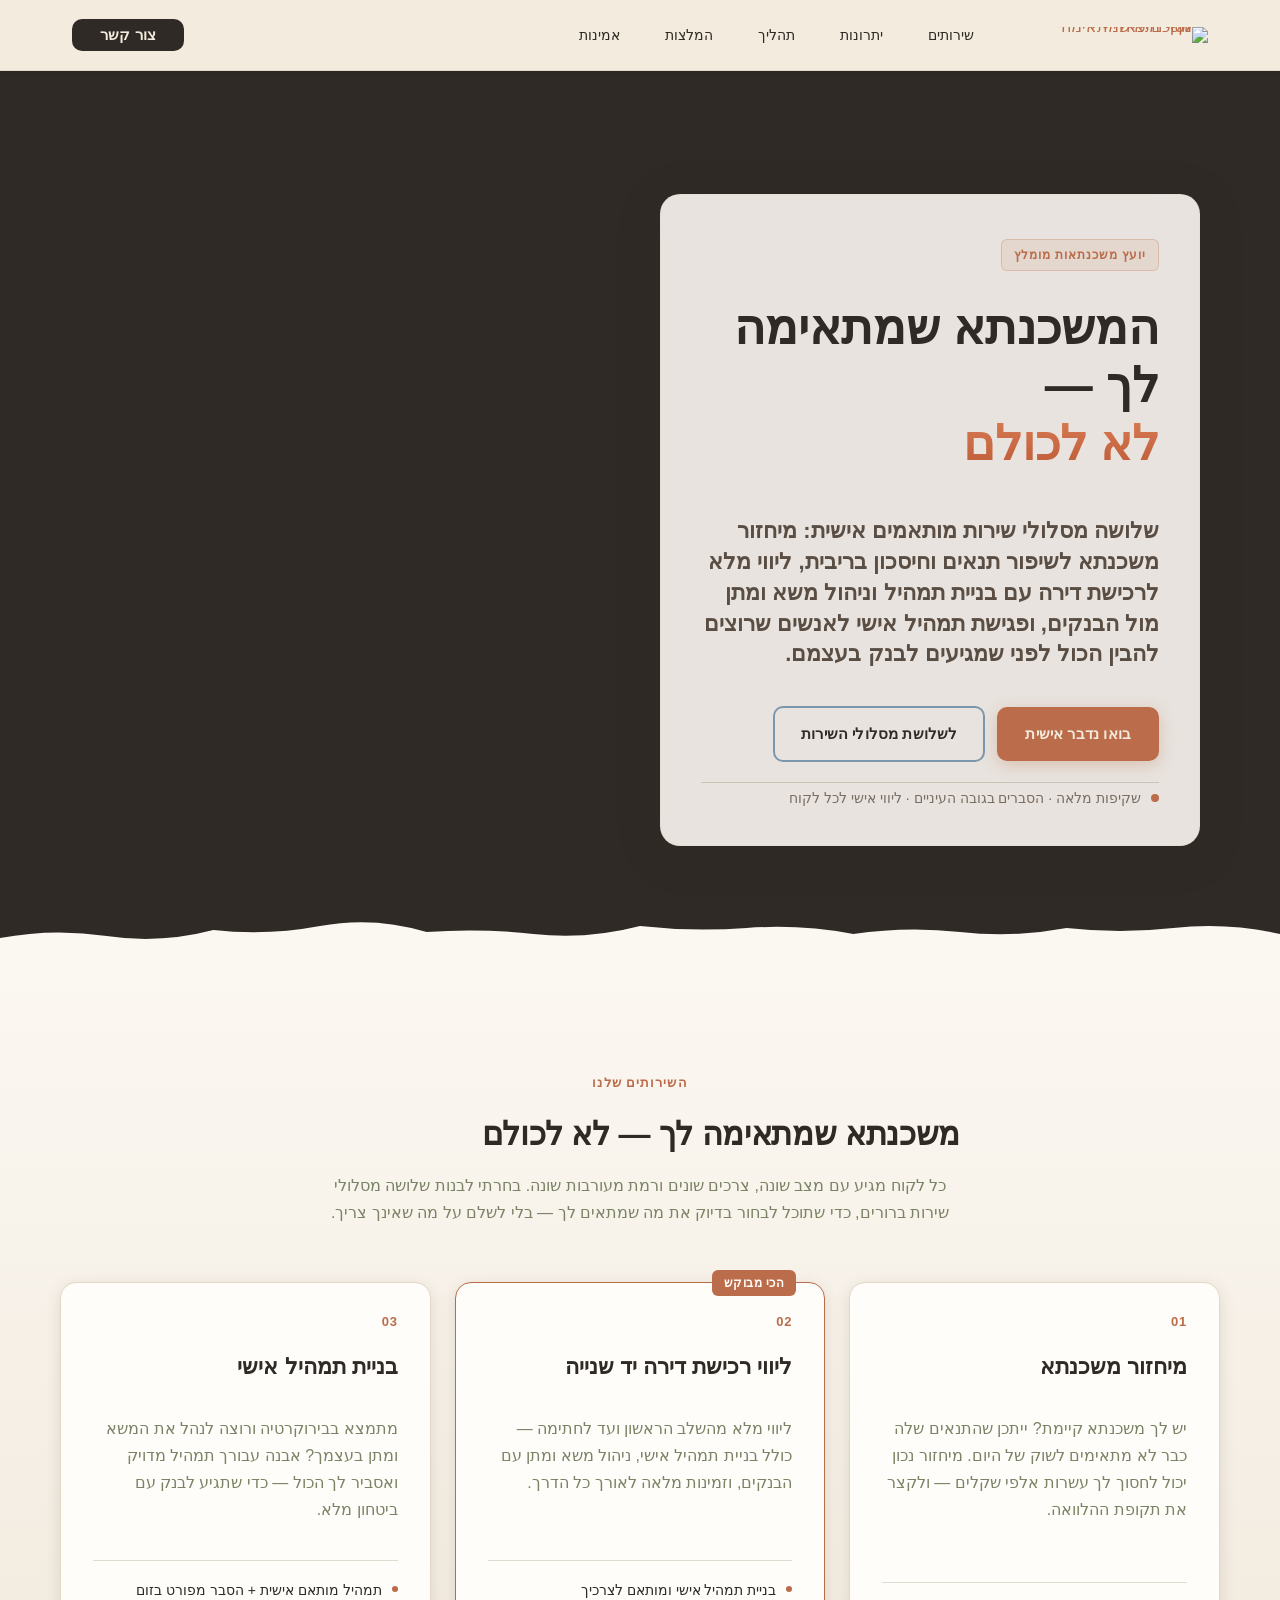
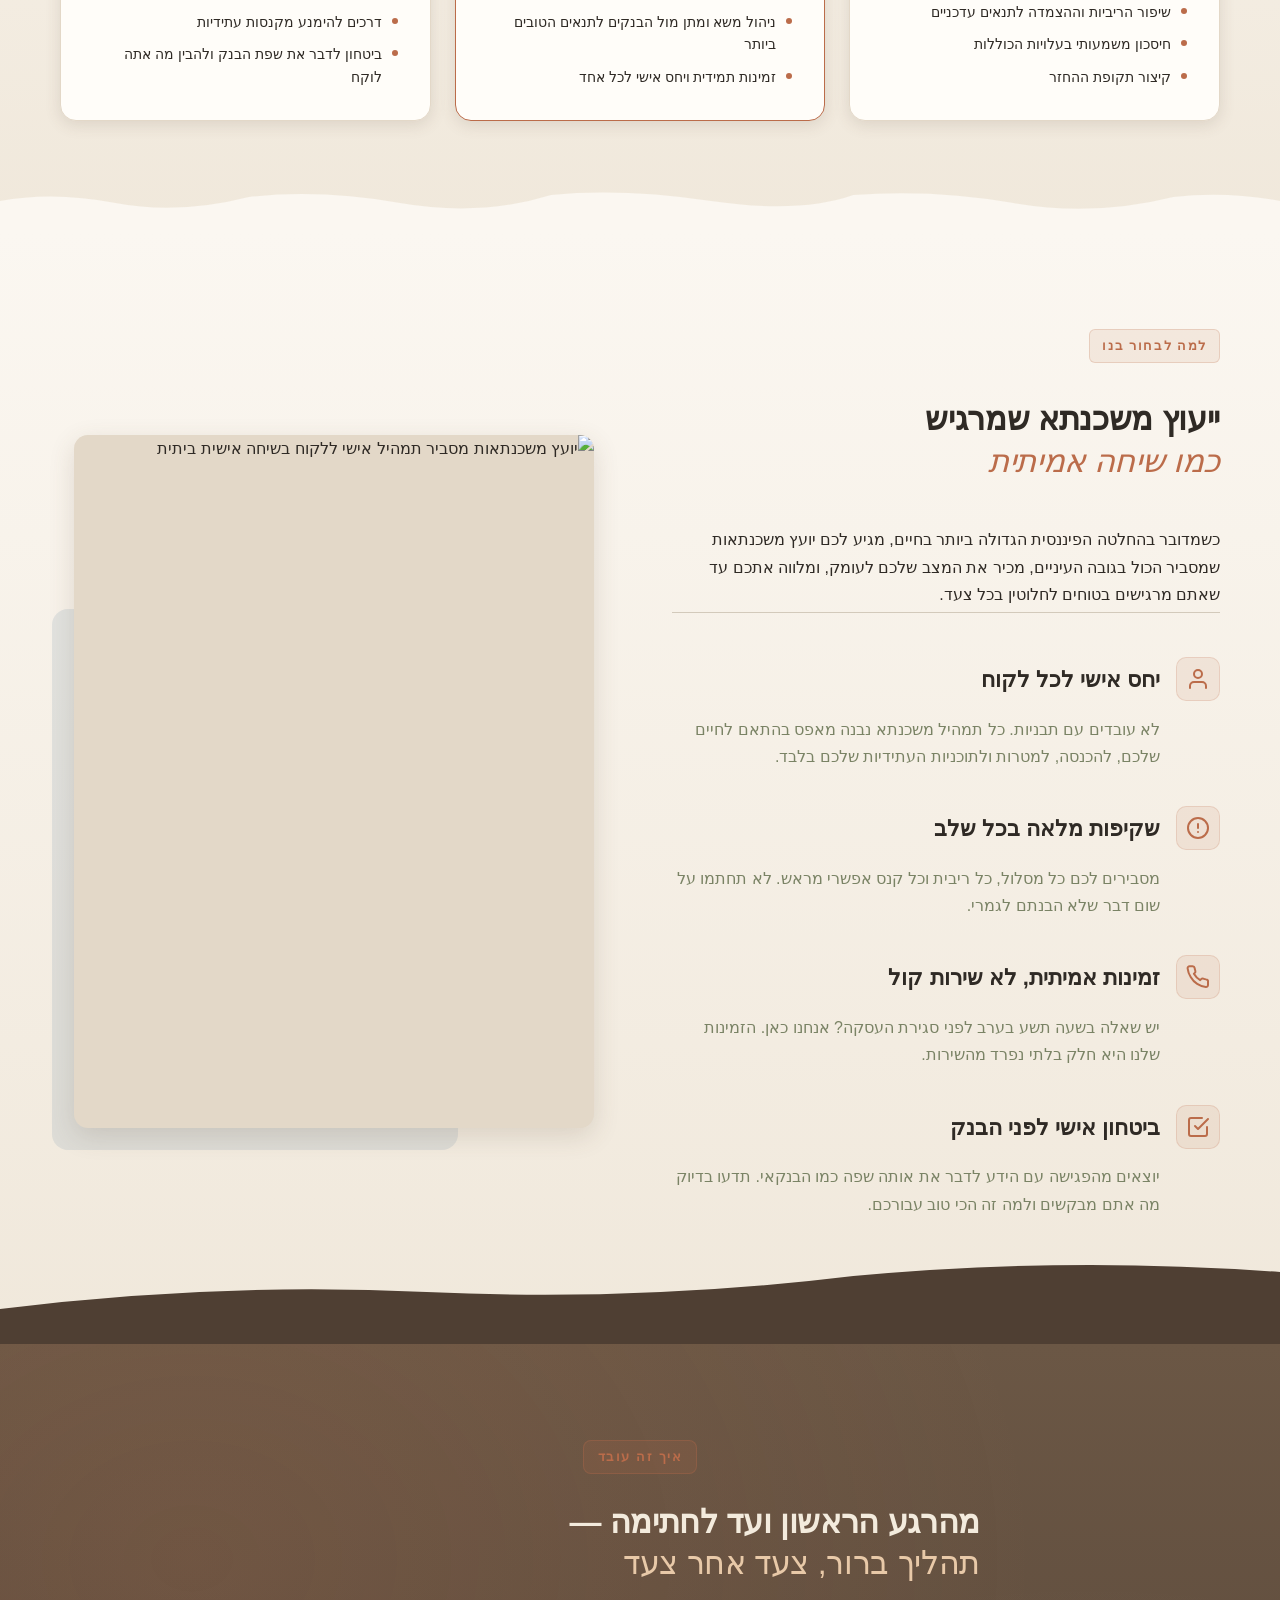
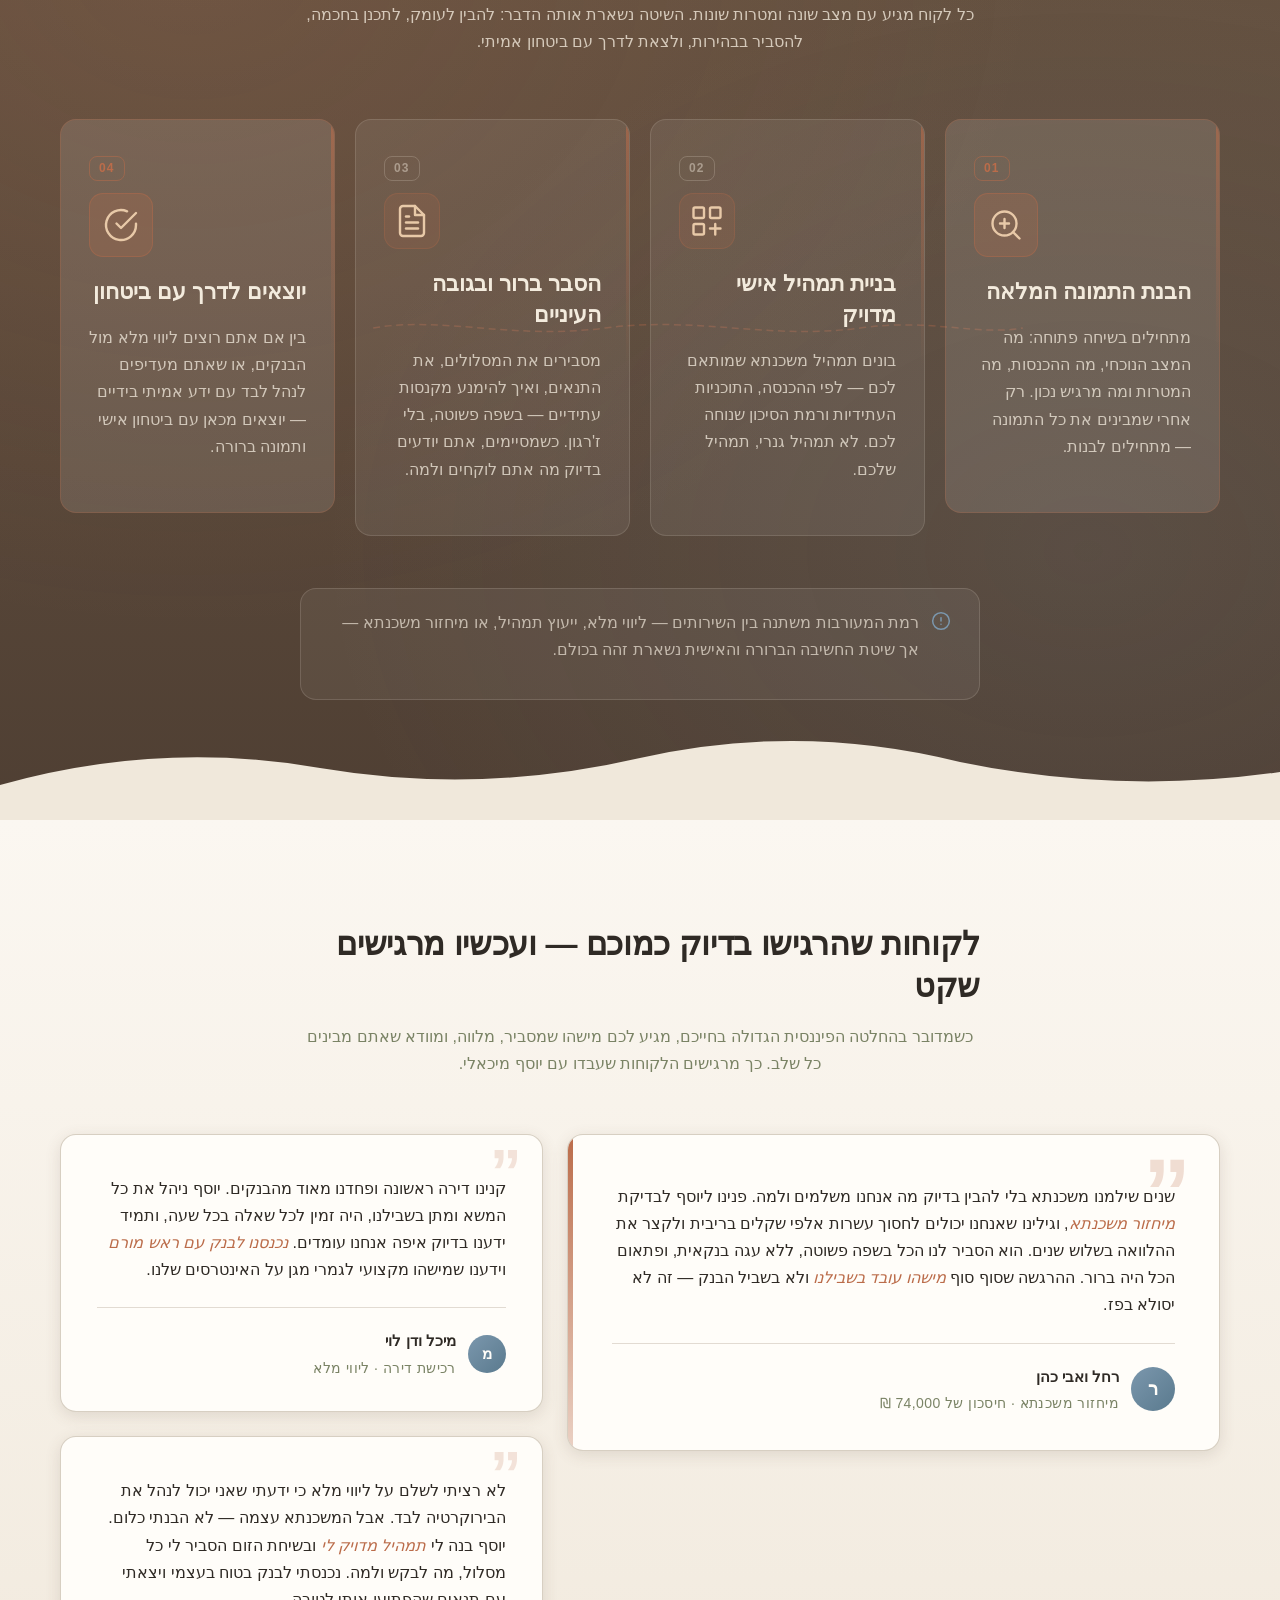
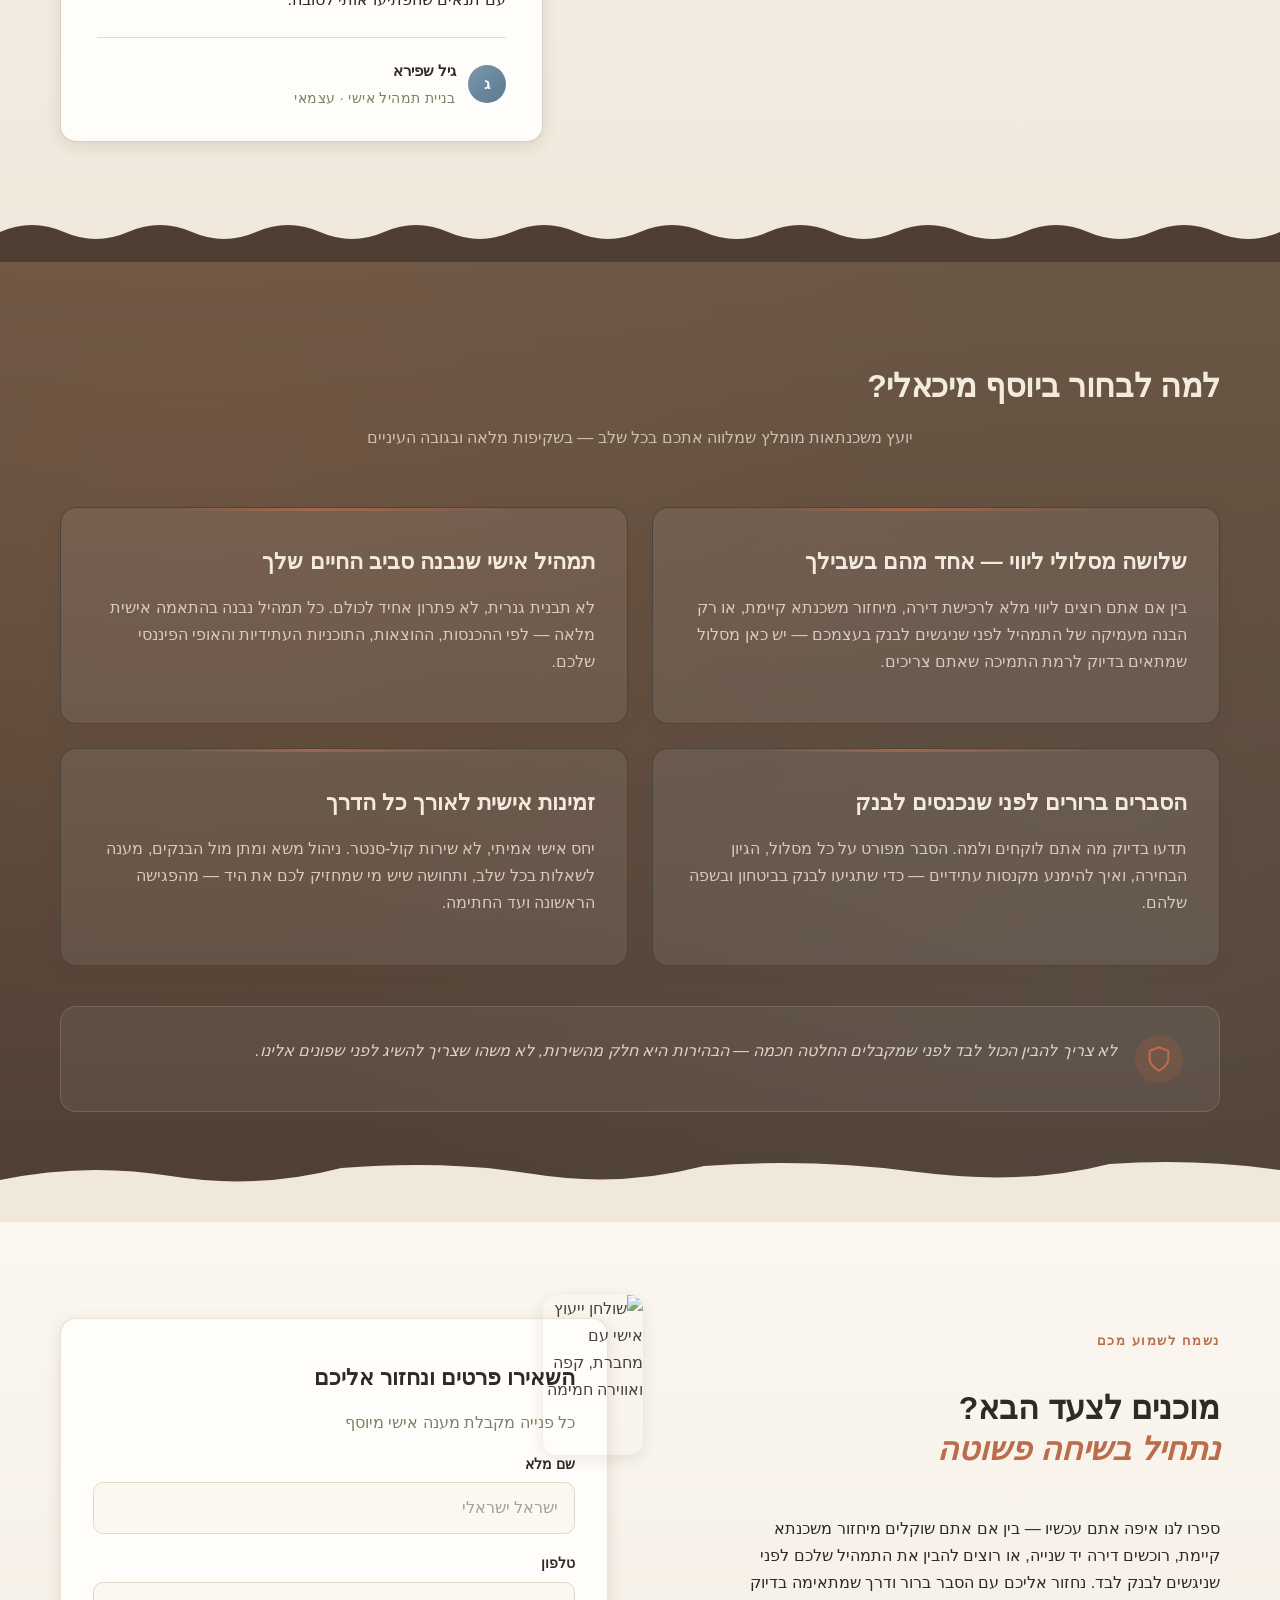
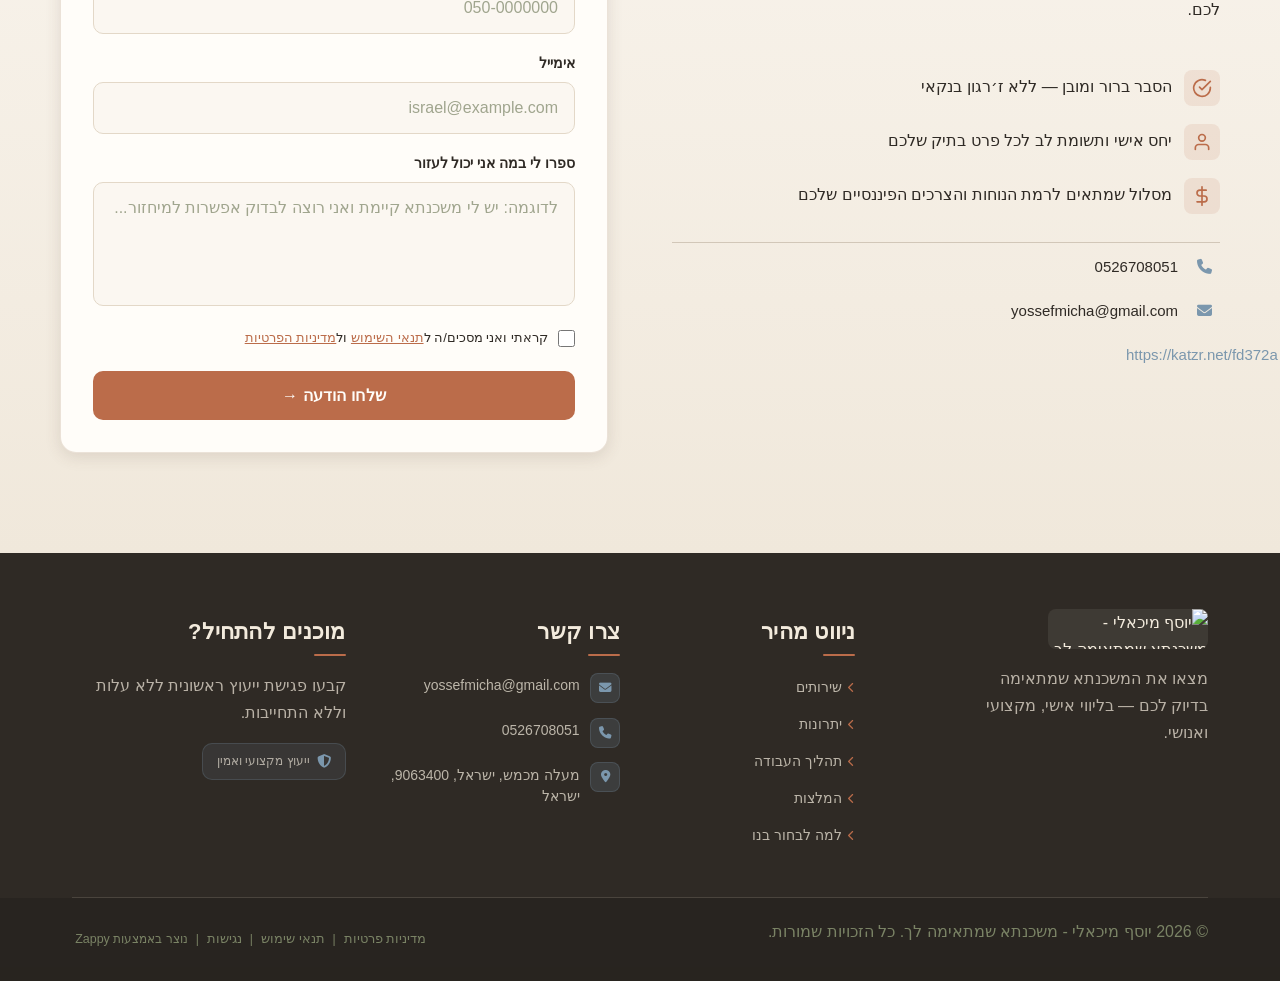
==== index.html @ ecaf6a0c "Incremental sync: 1 page(s) — update_text, update_alignment" ====
<!DOCTYPE html>
<html lang="he" dir="rtl">
<head>
    <meta charset="UTF-8">
    <meta name="viewport" content="width=device-width, initial-scale=1.0">
    <meta name="robots" content="index, follow">
    <title>יועץ משכנתאות מומלץ שחוסך לך כסף — יוסף מיכאלי - משכנתא שמתאימה לך</title>
    <meta name="description" content="רוצה משכנתא שעובדת בשבילך? יוסף מיכאלי מציע ייעוץ אישי, שקוף ומקצועי לרכישת דירה ומיחזור משכנתא. חסוך בריבית ותגיע לבנק בביטחון מלא.">
    <meta name="keywords" content="יועץ משכנתאות מומלץ, מיחזור משכנתא חיסכון בריבית, ייעוץ משכנתא לרכישת דירה יד שנייה, יועץ משכנתאות, תכנון תמהיל הלוואה">
    
    <!-- Favicons -->
    <link rel="icon" type="image/x-icon" href="/assets/favicon.ico">
    <link rel="icon" type="image/png" sizes="16x16" href="/assets/favicon-16x16.png">
    <link rel="icon" type="image/png" sizes="32x32" href="/assets/favicon-32x32.png">
    <link rel="icon" type="image/png" sizes="48x48" href="/assets/favicon-48x48.png">
    <link rel="icon" type="image/png" sizes="192x192" href="/assets/favicon-192x192.png">
    <link rel="icon" type="image/png" sizes="512x512" href="/assets/favicon-512x512.png">
    <link rel="apple-touch-icon" href="/assets/apple-touch-icon.png">
    <!-- Zappy Analytics -->
<script>
(function() {
  'use strict';
  
  // Configuration
  var config = {
    websiteId: '65981abc-c65f-439b-b1f8-ade1b8e1bbc7',
    apiUrl: 'https://api.zappy5.com/api/analytics/track',
    sessionDuration: 30 * 60 * 1000, // 30 minutes
    visitorDuration: 30 * 24 * 60 * 60 * 1000, // 30 days
    trackPageViews: true,
    trackClicks: true,
    trackFormSubmissions: true
  };
  
  // Generate or retrieve persistent visitor ID (30 days)
  function getVisitorId() {
    var visitorKey = 'zappy_visitor_' + config.websiteId;
    var visitor = null;
    
    try {
      visitor = localStorage.getItem(visitorKey);
      if (visitor) {
        var visitorData = JSON.parse(visitor);
        var now = Date.now();
        
        // Check if visitor ID is still valid (30 days)
        if (now - visitorData.created < config.visitorDuration) {
          // Update last seen timestamp
          visitorData.lastSeen = now;
          localStorage.setItem(visitorKey, JSON.stringify(visitorData));
          return visitorData.id;
        }
      }
    } catch (e) {
      console.warn('Zappy Analytics: LocalStorage not available');
    }
    
    // Generate new visitor ID
    var newVisitorId = 'zv_' + Date.now() + '_' + Math.random().toString(36).substr(2, 9);
    
    try {
      localStorage.setItem(visitorKey, JSON.stringify({
        id: newVisitorId,
        created: Date.now(),
        lastSeen: Date.now()
      }));
    } catch (e) {
      // Continue without local storage
    }
    
    return newVisitorId;
  }
  
  // Generate or retrieve session ID (30 minutes)
  function getSessionId() {
    var sessionKey = 'zappy_session_' + config.websiteId;
    var session = null;
    
    try {
      session = sessionStorage.getItem(sessionKey);
      if (session) {
        var sessionData = JSON.parse(session);
        var now = Date.now();
        
        // Check if session is still valid
        if (now - sessionData.timestamp < config.sessionDuration) {
          // Update timestamp
          sessionData.timestamp = now;
          sessionStorage.setItem(sessionKey, JSON.stringify(sessionData));
          return sessionData.id;
        }
      }
    } catch (e) {
      console.warn('Zappy Analytics: SessionStorage not available');
    }
    
    // Generate new session ID
    var newSessionId = 'zs_' + Date.now() + '_' + Math.random().toString(36).substr(2, 9);
    
    try {
      sessionStorage.setItem(sessionKey, JSON.stringify({
        id: newSessionId,
        timestamp: Date.now()
      }));
    } catch (e) {
      // Continue without session storage
    }
    
    return newSessionId;
  }
  
  var visitorId = getVisitorId();
  var sessionId = getSessionId();
  
  // Track an event
  function trackEvent(eventType, data) {
    data = data || {};
    
    var eventData = {
      website_id: config.websiteId,
      event_type: eventType,
      page_path: window.location.pathname,
      referrer: document.referrer || 'direct',
      visitor_id: visitorId,
      session_id: sessionId,
      metadata: data
    };
    
    // Use sendBeacon if available (better for page unload events)
    if (navigator.sendBeacon) {
      var blob = new Blob([JSON.stringify(eventData)], { type: 'application/json' });
      navigator.sendBeacon(config.apiUrl, blob);
    } else {
      // Fallback to fetch
      fetch(config.apiUrl, {
        method: 'POST',
        headers: {
          'Content-Type': 'application/json'
        },
        body: JSON.stringify(eventData),
        keepalive: true
      }).catch(function(error) {
        console.warn('Zappy Analytics: Failed to track event', error);
      });
    }
  }
  
  // Track page view
  if (config.trackPageViews) {
    trackEvent('pageview', {
      title: document.title,
      url: window.location.href
    });
  }
  
  // Track clicks on important elements
  if (config.trackClicks) {
    document.addEventListener('click', function(e) {
      var target = e.target;
      
      // Track button clicks (counted as actions)
      if (target.tagName === 'BUTTON' || target.closest('button')) {
        var button = target.tagName === 'BUTTON' ? target : target.closest('button');
        trackEvent('click', {
          element: 'button',
          text: button.textContent.trim().substring(0, 100),
          id: button.id || null,
          class: button.className || null
        });
      }
      
      // Track link clicks (navigation - not counted as actions)
      else if (target.tagName === 'A' || target.closest('a')) {
        var link = target.tagName === 'A' ? target : target.closest('a');
        trackEvent('navigation', {
          element: 'link',
          text: link.textContent.trim().substring(0, 100),
          href: link.href,
          external: link.hostname !== window.location.hostname
        });
      }
    }, true);
  }
  
  // Track form submissions
  if (config.trackFormSubmissions) {
    document.addEventListener('submit', function(e) {
      var form = e.target;
      
      trackEvent('form_submit', {
        form_id: form.id || null,
        form_name: form.name || null,
        form_action: form.action || null,
        form_method: form.method || 'GET'
      });
    }, true);
  }
  
  // Track time on page (send on page unload)
  var pageLoadTime = Date.now();
  
  window.addEventListener('beforeunload', function() {
    var timeOnPage = Math.floor((Date.now() - pageLoadTime) / 1000); // in seconds
    
    trackEvent('page_unload', {
      time_on_page: timeOnPage,
      page_path: window.location.pathname
    });
  });
  
  // Expose tracking function globally for custom events
  window.zappyAnalytics = {
    track: trackEvent,
    getVisitorId: function() { return visitorId; },
    getSessionId: function() { return sessionId; }
  };
  
})();
</script>
<!-- End Zappy Analytics -->
    <meta property="og:title" content="יועץ משכנתאות מומלץ שחוסך לך כסף — יוסף מיכאלי - משכנתא שמתאימה לך">
    <meta property="og:description" content="רוצה משכנתא שעובדת בשבילך? יוסף מיכאלי מציע ייעוץ אישי, שקוף ומקצועי לרכישת דירה ומיחזור משכנתא. חסוך בריבית ותגיע לבנק בביטחון מלא.">
    <meta name="twitter:card" content="summary_large_image">
    <meta name="twitter:title" content="יועץ משכנתאות מומלץ שחוסך לך כסף — יוסף מיכאלי - משכנתא שמתאימה לך">
    <meta name="twitter:description" content="רוצה משכנתא שעובדת בשבילך? יוסף מיכאלי מציע ייעוץ אישי, שקוף ומקצועי לרכישת דירה ומיחזור משכנתא. חסוך בריבית ותגיע לבנק בביטחון מלא.">
    <meta property="og:type" content="website">
  <meta property="og:locale" content="he_IL">
  
  
  
  
  
  <link rel="stylesheet" href="https://cdnjs.cloudflare.com/ajax/libs/font-awesome/6.4.0/css/all.min.css">

    <!-- Favicons -->
    <link rel="icon" type="image/x-icon" href="/assets/favicon.ico">
    <link rel="icon" type="image/png" sizes="16x16" href="/assets/favicon-16x16.png">
    <link rel="icon" type="image/png" sizes="32x32" href="/assets/favicon-32x32.png">
    <link rel="icon" type="image/png" sizes="48x48" href="/assets/favicon-48x48.png">
    <link rel="icon" type="image/png" sizes="192x192" href="/assets/favicon-192x192.png">
    <link rel="icon" type="image/png" sizes="512x512" href="/assets/favicon-512x512.png">
    <link rel="apple-touch-icon" href="/assets/apple-touch-icon.png">
    <!-- Cookie Consent -->
    <link rel="stylesheet" href="https://cdn.jsdelivr.net/npm/vanilla-cookieconsent@3/dist/cookieconsent.css">
    <script src="https://cdn.jsdelivr.net/npm/vanilla-cookieconsent@3/dist/cookieconsent.umd.js"></script>
    <!-- Mickidum Accessibility Toolbar -->
    <script src="https://cdn.jsdelivr.net/gh/mickidum/acc_toolbar/acctoolbar/acctoolbar.min.js"></script>
    <link rel="stylesheet" href="/styles.css">

    <style id="zappy-dropdown-submenu-styles">
      /* ========== DESKTOP DROPDOWN SUBMENU STYLES ========== */
      /* Base styles for dropdown submenus - parent must be positioned */
      .nav-menu li:has(.sub-menu), nav li:has(.sub-menu), .navbar li:has(.sub-menu), #navMenu li:has(.sub-menu) { position: relative; }
      /* Submenu base - hidden by default */
      .nav-menu .sub-menu, nav .sub-menu, .navbar .sub-menu, #navMenu .sub-menu { display: block !important; position: absolute !important; top: 100%; left: 0; min-width: 220px; background: white; border-radius: 8px; box-shadow: 0 8px 25px rgba(0,0,0,0.15); padding: 8px 0; opacity: 0; visibility: hidden; transform: translateY(10px); transition: all 0.3s ease; z-index: 1000; list-style: none; pointer-events: none; }
      /* CRITICAL: Desktop hover styles to show dropdown */
      .nav-menu li:hover > .sub-menu, nav li:hover > .sub-menu, .navbar li:hover > .sub-menu, #navMenu li:hover > .sub-menu { opacity: 1 !important; visibility: visible !important; transform: translateY(0) !important; pointer-events: auto !important; }
      /* Submenu item styling */
      .sub-menu li { list-style: none; margin: 0; padding: 0; }
      .sub-menu a { display: block !important; padding: 10px 16px !important; color: var(--text-dark, #333) !important; font-weight: 500; text-decoration: none; white-space: nowrap; transition: background-color 0.2s; }
      .sub-menu .zappy-nav-child > a { padding-left: 28px !important; font-size: 0.9em !important; opacity: 0.85 !important; }
      [dir="rtl"] .sub-menu .zappy-nav-child > a, html[lang="he"] .sub-menu .zappy-nav-child > a, html[lang="ar"] .sub-menu .zappy-nav-child > a { padding-left: 10px !important; padding-right: 28px !important; }
      .sub-menu .zappy-nav-parent > a { font-weight: 600 !important; }
      .sub-menu a:hover { background-color: #f5f5f5; }
      /* RTL (Hebrew/Arabic) dropdown positioning */
      [dir="rtl"] .nav-menu .sub-menu, [dir="rtl"] nav .sub-menu, [dir="rtl"] .navbar .sub-menu, html[lang="he"] .nav-menu .sub-menu, html[lang="he"] nav .sub-menu, html[lang="he"] .navbar .sub-menu, html[lang="ar"] .nav-menu .sub-menu, html[lang="ar"] nav .sub-menu, html[lang="ar"] .navbar .sub-menu { left: auto !important; right: 0 !important; }
      /* Hide empty dropdown menus (exclude catalog sub-menus that use <a> children instead of <li>) */
      .sub-menu:empty, .sub-menu:not(:has(li:not(.zappy-hidden-menu-item))):not(:has(> a)), .sub-menu:not(:has(li)):not(:has(> a)) { display: none !important; opacity: 0 !important; visibility: hidden !important; pointer-events: none !important; }
      /* Desktop: show submenu on Menu Group hover */
      li:has(.menu-group-title):hover > .sub-menu { opacity: 1 !important; visibility: visible !important; transform: translateY(0) !important; pointer-events: auto !important; }
      /* Menu Group title styling */
      .nav-menu > li > .menu-group-title, #navMenu > li > .menu-group-title { display: inline-block; padding: 0.5rem 1rem; cursor: default; user-select: none; }
      
      /* ========== MOBILE SUBMENU STYLES ========== */
      @media (max-width: 768px) {
        .nav-menu .sub-menu, nav .sub-menu, .navbar .sub-menu, #navMenu .sub-menu { position: static !important; transform: none !important; box-shadow: none !important; background: transparent !important; max-height: 0; overflow: hidden; opacity: 0; visibility: hidden; transition: max-height 0.3s ease, opacity 0.3s ease; padding: 0 !important; border-radius: 0 !important; }
        .navbar .sub-menu.mobile-expanded, .nav-menu .sub-menu.mobile-expanded, #navMenu .sub-menu.mobile-expanded { max-height: none !important; overflow-y: visible !important; opacity: 1 !important; visibility: visible !important; padding: 8px 0 8px 16px !important; }
        [dir="rtl"] .sub-menu.mobile-expanded, html[lang="he"] .sub-menu.mobile-expanded { padding: 8px 16px 8px 0 !important; }
        /* Disable hover behavior on mobile */
        .nav-menu li:hover > .sub-menu, nav li:hover > .sub-menu, .navbar li:hover > .sub-menu, #navMenu li:hover > .sub-menu { opacity: 0; visibility: hidden; pointer-events: none; }
        .nav-menu li > .sub-menu.mobile-expanded, nav li > .sub-menu.mobile-expanded, .navbar li > .sub-menu.mobile-expanded, #navMenu li > .sub-menu.mobile-expanded { opacity: 1 !important; visibility: visible !important; pointer-events: auto !important; }
        .nav-menu li:has(.sub-menu), nav li:has(.sub-menu), .navbar li:has(.sub-menu), #navMenu li:has(.sub-menu) { display: flex !important; flex-wrap: wrap !important; align-items: center !important; position: relative !important; min-height: 44px !important; }
        .nav-menu li:has(.sub-menu) > a, nav li:has(.sub-menu) > a, .navbar li:has(.sub-menu) > a, #navMenu li:has(.sub-menu) > a { flex: 1 !important; min-width: 0 !important; }
        .nav-menu li:has(.sub-menu) > .menu-group-title, nav li:has(.sub-menu) > .menu-group-title, .navbar li:has(.sub-menu) > .menu-group-title, #navMenu li:has(.sub-menu) > .menu-group-title { flex: 1 !important; min-width: 0 !important; padding: 0 !important; line-height: inherit !important; }
        .nav-menu li:has(.sub-menu) > .sub-menu, nav li:has(.sub-menu) > .sub-menu, .navbar li:has(.sub-menu) > .sub-menu, #navMenu li:has(.sub-menu) > .sub-menu { flex-basis: 100% !important; width: 100% !important; }
        .nav-menu li:has(.sub-menu) > a [class*="chevron"], .nav-menu li:has(.sub-menu) > a [class*="arrow"], .nav-menu li:has(.sub-menu) > a .fa-chevron-down, .nav-menu li:has(.sub-menu) > a .fa-angle-down, nav li:has(.sub-menu) > a [class*="chevron"], nav li:has(.sub-menu) > a [class*="arrow"], #navMenu li:has(.sub-menu) > a [class*="chevron"], #navMenu li:has(.sub-menu) > a [class*="arrow"] { display: none !important; visibility: hidden !important; }
        .mobile-submenu-toggle { display: flex !important; align-items: center !important; justify-content: center !important; width: 44px !important; height: auto !important; background: transparent !important; border: none !important; cursor: pointer !important; color: var(--text-dark) !important; position: static !important; flex-shrink: 0 !important; align-self: stretch !important; z-index: 2 !important; padding: 0 !important; margin: 0 !important; }
        .mobile-submenu-toggle::after { content: '' !important; width: 0 !important; height: 0 !important; border-left: 6px solid transparent !important; border-right: 6px solid transparent !important; border-top: 7px solid currentColor !important; transition: transform 0.3s ease !important; }
        .mobile-submenu-toggle.expanded::after { transform: rotate(180deg) !important; }
        .sub-menu a { padding: 10px 0 !important; display: block !important; color: var(--text-dark) !important; white-space: normal !important; }
        .sub-menu .zappy-nav-child > a { padding-left: 28px !important; font-size: 0.9em !important; opacity: 0.85 !important; }
        [dir="rtl"] .sub-menu .zappy-nav-child > a, html[lang="he"] .sub-menu .zappy-nav-child > a, html[lang="ar"] .sub-menu .zappy-nav-child > a { padding-left: 0 !important; padding-right: 28px !important; }
        .sub-menu .zappy-nav-parent > a { font-weight: 600 !important; }
        .nav-menu.active, #navMenu.active { max-width: 100vw !important; overflow-x: hidden !important; box-sizing: border-box !important; }
        .navbar .sub-menu li a, nav.navbar .sub-menu li a, .zappy-products-dropdown .sub-menu a { color: var(--text-dark) !important; }
      }
      @media (min-width: 769px) { .mobile-submenu-toggle { display: none !important; } }
    </style>

    <style id="mobile-lang-menu-deployed-css">
    @media (max-width: 768px) {
      .lang-switcher,
      .nav-cta-container .lang-switcher,
      .nav-container .lang-switcher,
      .navbar .lang-switcher,
      .navbar .nav-cta-container .lang-switcher,
      .nav-icons-left .lang-switcher,
      .nav-ecommerce-icons .lang-switcher { display: none !important; }
      .mobile-lang-menu { width: 100%; border-top: 1px solid rgba(128,128,128,0.2); padding: 8px 0 0 0; margin-top: 8px; }
      .mobile-lang-toggle { display: flex !important; align-items: center; justify-content: space-between; width: 100%; padding: 12px 16px; background: none; border: none; cursor: pointer; font-size: 15px; color: inherit; font-family: inherit; }
      .mobile-lang-toggle::after { content: ''; display: inline-block; width: 8px; height: 8px; border-right: 2px solid currentColor; border-bottom: 2px solid currentColor; transform: rotate(45deg); transition: transform 0.3s ease; margin-left: 8px; }
      .mobile-lang-toggle.expanded::after { transform: rotate(-135deg); }
      .mobile-lang-options { max-height: 0; overflow: hidden; transition: max-height 0.3s ease; }
      .mobile-lang-options.expanded { max-height: 300px; }
      .mobile-lang-option { display: flex !important; align-items: center; gap: 10px; padding: 10px 24px; text-decoration: none; color: inherit; font-size: 14px; font-family: inherit; }
      .mobile-lang-option:hover { background: rgba(128,128,128,0.1); }
      .mobile-lang-option.active { font-weight: 600; opacity: 0.7; pointer-events: none; }
      .mobile-lang-option img { width: 20px; height: 20px; border-radius: 50%; }
    }
    @media (min-width: 769px) {
      .mobile-lang-menu { display: none !important; }
    }
    </style>

    <style id="zappy-widget-visibility">
      #mic-access-tool-general-button, .mic-access-tool-general-button,
      #mic-init-access-tool .mic-access-tool-general-button, #mic-init-access-tool #mic-access-tool-general-button,
      ._access-icon, #mic-access-tool-box, .mic-access-tool-box,
      #mic-init-access-tool #mic-access-tool-box, div[id*="mic-access-tool-box"], ._access-menu {
        display: none !important; visibility: hidden !important; opacity: 0 !important; pointer-events: none !important;
      }
    </style>
</head>
<body>

  <nav class="navbar" dir="rtl">
  <button class="mobile-toggle" id="mobileToggle" aria-label="Menu">
    <svg class="hamburger-icon" width="24" height="24" viewBox="0 0 24 24" fill="none">
      <path d="M3 12h18M3 6h18M3 18h18" stroke="currentColor" stroke-width="2" stroke-linecap="round"></path>
    </svg>
    <svg class="close-icon" width="24" height="24" viewBox="0 0 24 24" fill="none" style="display: none;">
      <path d="M18 6L6 18M6 6l12 12" stroke="currentColor" stroke-width="2" stroke-linecap="round"></path>
    </svg>
  </button>

  <button class="phone-header-btn" data-phone="0526708051" aria-label="Call">
    <svg width="20" height="20" viewBox="0 0 24 24" fill="currentColor">
      <path d="M22 16.92v3a2 2 0 0 1-2.18 2 19.79 19.79 0 0 1-8.63-3.07 19.5 19.5 0 0 1-6-6 19.79 19.79 0 0 1-3.07-8.67A2 2 0 0 1 4.11 2h3a2 2 0 0 1 2 1.72 12.84 12.84 0 0 0 .7 2.81 2 2 0 0 1-.45 2.11L8.09 9.91a16 16 0 0 0 6 6l1.27-1.27a2 2 0 0 1 2.11-.45 12.84 12.84 0 0 0 2.81.7A2 2 0 0 1 22 16.92z"></path>
    </svg>
  </button>

  <div class="nav-container">
    <div class="nav-right-group"><div class="nav-brand">
      <a href="/" class="logo-link">
        <img src="/assets/logo.webp" alt="יוסף מיכאלי - משכנתא שמתאימה לך" class="logo">
      </a>
    </div><ul class="nav-menu" id="navMenu"><li><a href="#services">שירותים</a></li><li><a href="#benefits">יתרונות</a></li><li><a href="#process">תהליך</a></li><li><a href="#testimonials">המלצות</a></li><li><a href="#trust-signals">אמינות</a></li></ul></div>

    

    <div class="nav-cta-container">
      <a href="#contact" class="nav-cta-btn">צור קשר</a>
    </div>
  </div>
</nav>
<script>

// Navbar Mobile Menu Toggle and Contrast Fix
(function() {
  // Use 'load' event instead of 'DOMContentLoaded' to ensure we run AFTER all other scripts
  window.addEventListener('load', function() {
    
    // FIX MOBILE BUTTON CONTRAST
    // Detect navbar background color and apply contrasting color to mobile buttons
    const navbar = document.querySelector('.navbar, nav, header');
    if (!navbar) {
      console.log('[Navbar] Navbar element not found');
      return;
    }
    
    // DECLARE VARIABLES EARLY to avoid Temporal Dead Zone errors
    // These are used in multiple places below
    let mobileToggle = document.getElementById('mobileToggle') ||
                       document.querySelector('.mobile-toggle') ||
                       document.querySelector('.hamburger') ||
                       document.querySelector('.hamburger-menu') ||
                       document.querySelector('.menu-toggle') ||
                       document.querySelector('.burger-menu') ||
                       document.querySelector('[aria-label="Menu"]') ||
                       document.querySelector('[aria-label="תפריט"]');
    
    const phoneBtn = document.querySelector('.phone-header-btn');
    
    const computedStyle = window.getComputedStyle(navbar);
    let bgColor = computedStyle.backgroundColor;
    
    console.log('[Navbar] Initial navbar background:', bgColor);
    
    // Check if background is transparent or rgba with 0 alpha
    const isTransparent = bgColor === 'transparent' || 
                         bgColor === 'rgba(0, 0, 0, 0)' ||
                         (bgColor.startsWith('rgba') && bgColor.includes(', 0)'));
    
    if (isTransparent) {
      // Check for background-image or gradient
      const bgImage = computedStyle.backgroundImage;
      if (bgImage && bgImage !== 'none') {
        console.log('[Navbar] Navbar has background image/gradient, using dark text');
        bgColor = 'rgb(240, 240, 240)'; // Assume light background
      } else {
        // Transparent navbar - check body background
        const bodyBg = window.getComputedStyle(document.body).backgroundColor;
        console.log('[Navbar] Navbar transparent, using body background:', bodyBg);
        bgColor = bodyBg;
      }
    }
    
    // Calculate luminance to determine if background is light or dark
    const rgb = bgColor.match(/\d+/g);
    if (rgb && rgb.length >= 3) {
      const r = parseInt(rgb[0]);
      const g = parseInt(rgb[1]);
      const b = parseInt(rgb[2]);
      const luminance = (0.299 * r + 0.587 * g + 0.114 * b) / 255;
      
      // Mobile button colors are set by Claude's AI-generated CSS (same as .nav-menu a)
      // No dynamic color overrides needed - colors come from the generated navbar CSS
      console.log('[Navbar] Mobile button colors preserved from Claude CSS (luminance:', luminance.toFixed(2) + ')');
      
      // FIX ICON SIZES - Ensure SVGs are properly sized and visible
      // INJECT CRITICAL CSS TO OVERRIDE ANY CONFLICTING RULES
      const criticalCSS = document.createElement('style');
      criticalCSS.id = 'zappy-mobile-nav-fix';
      const htmlLang = document.documentElement.lang || 'en';
      const htmlDir = document.documentElement.dir || 'ltr';
      // Check both dir attribute AND lang for RTL detection
      // dir="rtl" is the most reliable indicator
      const isRTL = htmlDir === 'rtl' || htmlLang === 'he' || htmlLang === 'ar';
      
      criticalCSS.textContent = `
        /* Hide mobile buttons on desktop, show only on mobile */
        @media (min-width: 769px) {
          .mobile-toggle,
          .phone-header-btn {
            display: none !important;
          }
        }
        
        /* Show and position mobile buttons correctly on mobile */
        @media (max-width: 768px) {
          .mobile-toggle,
          .phone-header-btn {
            position: absolute !important;
            top: 50% !important;
            transform: translateY(-50%) !important;
            z-index: 1001 !important;
            display: flex !important;
            align-items: center !important;
            justify-content: center !important;
            width: 36px !important;
            height: 36px !important;
            border-radius: 50% !important;
            border: none !important;
            cursor: pointer !important;
            padding: 6px !important;
            background: none !important;
            color: var(--nav-text, var(--text-dark)) !important;
          }
          
          /* LTR positioning (default): hamburger LEFT, phone RIGHT */
          html:not([dir="rtl"]):not([lang="he"]):not([lang="ar"]) .mobile-toggle,
          html[dir="ltr"] .mobile-toggle {
            left: 12px !important;
            right: auto !important;
          }
          html:not([dir="rtl"]):not([lang="he"]):not([lang="ar"]) .phone-header-btn,
          html[dir="ltr"] .phone-header-btn {
            right: 12px !important;
            left: auto !important;
          }
          
          /* RTL positioning: hamburger RIGHT, phone LEFT */
          html[dir="rtl"] .mobile-toggle,
          html[lang="he"] .mobile-toggle,
          html[lang="ar"] .mobile-toggle {
            right: 12px !important;
            left: auto !important;
          }
          html[dir="rtl"] .phone-header-btn,
          html[lang="he"] .phone-header-btn,
          html[lang="ar"] .phone-header-btn {
            left: 12px !important;
            right: auto !important;
          }
          
          /* CRITICAL: Ensure nav-container has min-height on mobile */
          /* All children are positioned absolutely/fixed on mobile, so height:auto collapses to 0 */
          .nav-container {
            min-height: 70px !important;
            position: relative !important;
          }
          
          /* Ensure SVG icons are properly sized and inherit color */
          .mobile-toggle svg,
          .phone-header-btn svg {
            width: 24px !important;
            height: 24px !important;
            /* Don't force display - let JavaScript control hamburger/close toggle */
          }
          
          /* Reset nav-cta-container on mobile - remove desktop box-shadow/padding */
          /* that creates a visible ghost box when CTA button is hidden */
          .nav-cta-container {
            box-shadow: none !important;
            padding: 0 !important;
          }
          
          /* Hide nav-cta-container entirely on mobile when there's no lang-switcher */
          /* (only the CTA button is inside, and it's hidden on mobile) */
          .nav-cta-container:not(:has(.lang-switcher)) {
            display: none !important;
          }
          
          /* CRITICAL: Prevent hero image fade gradient from bleeding over headline text */
          /* The .image-fade-gradient has bottom: -30px (extends below parent) */
          /* On mobile stacked layout, this overlaps the h1 text below the image */
          .hero-image-column {
            overflow: hidden !important;
          }
          .image-fade-gradient {
            bottom: 0 !important;
          }
          
          /* Hide desktop language switcher on mobile - hamburger menu handles it */
          /* High specificity to override stored CSS */
          .lang-switcher,
          .nav-cta-container .lang-switcher,
          .nav-container .lang-switcher,
          .navbar .lang-switcher,
          .navbar .nav-cta-container .lang-switcher {
            display: none !important;
          }
        }
      `;
      
      // Remove existing fix if present and inject new one
      const existing = document.getElementById('zappy-mobile-nav-fix');
      if (existing) existing.remove();
      document.head.appendChild(criticalCSS);
      
      console.log('[Navbar] Critical CSS injected for mobile nav positioning');
      
      // ONLY apply inline positioning styles on mobile viewport
      // On desktop, the CSS handles hiding these buttons with display: none
      // Inline styles were breaking desktop layout by overriding CSS
      const isMobileViewport = window.innerWidth <= 768;
      
      if (mobileToggle) {
        // Icon sizing applies to all viewports for consistency
        const hamburgerIcon = mobileToggle.querySelector('.hamburger-icon');
        const closeIcon = mobileToggle.querySelector('.close-icon');
        
        if (hamburgerIcon) {
          hamburgerIcon.style.setProperty('width', '24px', 'important');
          hamburgerIcon.style.setProperty('height', '24px', 'important');
          hamburgerIcon.style.setProperty('display', 'block', 'important'); // Show hamburger by default
        }
        if (closeIcon) {
          closeIcon.style.setProperty('width', '24px', 'important');
          closeIcon.style.setProperty('height', '24px', 'important');
          closeIcon.style.setProperty('display', 'none', 'important'); // Hide close icon by default
        }
        
        // ONLY set positioning inline styles on mobile
        if (isMobileViewport) {
          mobileToggle.style.setProperty('position', 'absolute', 'important');
          mobileToggle.style.setProperty('top', '50%', 'important');
          mobileToggle.style.setProperty('transform', 'translateY(-50%)', 'important');
          mobileToggle.style.setProperty('z-index', '1001', 'important');
          
          // Clear any inline left/right so CSS can take over based on html[dir]
          mobileToggle.style.removeProperty('left');
          mobileToggle.style.removeProperty('right');
          
          console.log('[Navbar] Mobile toggle positioning applied (mobile viewport)');
        } else {
          // On desktop, clear any positioning styles to let CSS handle it
          mobileToggle.style.removeProperty('position');
          mobileToggle.style.removeProperty('top');
          mobileToggle.style.removeProperty('transform');
          mobileToggle.style.removeProperty('z-index');
          mobileToggle.style.removeProperty('left');
          mobileToggle.style.removeProperty('right');
          console.log('[Navbar] Desktop viewport - cleared mobile toggle inline positioning');
        }
      }
      
      if (phoneBtn) {
        // Icon sizing applies to all viewports
        const phoneIcon = phoneBtn.querySelector('svg');
        if (phoneIcon) {
          phoneIcon.style.width = '24px';
          phoneIcon.style.height = '24px';
          phoneIcon.setAttribute('width', '24');
          phoneIcon.setAttribute('height', '24');
        }
        
        // ONLY set positioning inline styles on mobile
        if (isMobileViewport) {
          phoneBtn.style.setProperty('position', 'absolute', 'important');
          phoneBtn.style.setProperty('top', '50%', 'important');
          phoneBtn.style.setProperty('transform', 'translateY(-50%)', 'important');
          phoneBtn.style.setProperty('z-index', '1001', 'important');
          
          // Clear any inline left/right so CSS can take over based on html[dir]
          phoneBtn.style.removeProperty('left');
          phoneBtn.style.removeProperty('right');
          
          console.log('[Navbar] Phone button positioning applied (mobile viewport)');
        } else {
          // On desktop, clear any positioning styles to let CSS handle it
          phoneBtn.style.removeProperty('position');
          phoneBtn.style.removeProperty('top');
          phoneBtn.style.removeProperty('transform');
          phoneBtn.style.removeProperty('z-index');
          phoneBtn.style.removeProperty('left');
          phoneBtn.style.removeProperty('right');
          console.log('[Navbar] Desktop viewport - cleared phone button inline positioning');
        }
      }
    } else {
      console.log('[Navbar] Could not parse background color:', bgColor);
    }
    
    // MOBILE MENU TOGGLE
    // Re-query in case DOM changed (mobileToggle already declared at top of function)
    mobileToggle = document.getElementById('mobileToggle') ||
                   document.querySelector('.mobile-toggle') ||
                   document.querySelector('.hamburger') ||
                   document.querySelector('.hamburger-menu') ||
                   document.querySelector('.menu-toggle') ||
                   document.querySelector('.burger-menu') ||
                   document.querySelector('[aria-label="Menu"]') ||
                   document.querySelector('[aria-label="תפריט"]');
    
    // EXPANDED SEARCH: Find nav menu by ID or class
    const navMenu = document.getElementById('navMenu') ||
                  document.querySelector('.nav-menu') ||
                  document.querySelector('.nav-links') ||
                  document.querySelector('nav ul:not(.submenu)');
    
    if (!mobileToggle || !navMenu) {
      console.log('[Navbar] Mobile toggle or menu not found:', { toggle: !!mobileToggle, menu: !!navMenu });
      return;
    }
    
    // Ensure navMenu has ID for CSS targeting
    if (!navMenu.id) {
      navMenu.id = 'navMenu';
    }
    
    console.log('[Navbar] Initializing mobile menu...');
    
    // Remove any existing event listeners by cloning the button
    const newToggle = mobileToggle.cloneNode(true);
    mobileToggle.parentNode.replaceChild(newToggle, mobileToggle);
    
    // Toggle menu on button click - use newToggle now
    newToggle.addEventListener('click', function(e) {
      e.preventDefault();
      e.stopPropagation();
      
      const hamburgerIcon = this.querySelector('.hamburger-icon');
      const closeIcon = this.querySelector('.close-icon');
      const isActive = navMenu.classList.contains('active');
      
      if (isActive) {
        // Close menu
        navMenu.classList.remove('active');
        if (hamburgerIcon) hamburgerIcon.style.setProperty('display', 'block', 'important');
        if (closeIcon) closeIcon.style.setProperty('display', 'none', 'important');
        document.body.style.overflow = '';
        console.log('[Navbar] Menu closed');
      } else {
        // Open menu
        navMenu.classList.add('active');
        if (hamburgerIcon) hamburgerIcon.style.setProperty('display', 'none', 'important');
        if (closeIcon) closeIcon.style.setProperty('display', 'block', 'important');
        document.body.style.overflow = 'hidden';
        console.log('[Navbar] Menu opened');
      }
    });
    
    // Close menu when clicking nav links (but NOT dropdown toggles)
    const navLinks = navMenu.querySelectorAll('a');
    navLinks.forEach(function(link) {
      link.addEventListener('click', function() {
        // Don't close if it's a dropdown child (unless it's a real navigation link)
        if (this.getAttribute('href') === '#') return;
        
        const hamburgerIcon = newToggle.querySelector('.hamburger-icon');
        const closeIcon = newToggle.querySelector('.close-icon');
        
        navMenu.classList.remove('active');
        if (hamburgerIcon) hamburgerIcon.style.setProperty('display', 'block', 'important');
        if (closeIcon) closeIcon.style.setProperty('display', 'none', 'important');
        document.body.style.overflow = '';
        console.log('[Navbar] Menu closed (link clicked)');
      });
    });
    
    // DROPDOWN MENU TOGGLE (for mobile and touch devices)
    var dropdownToggles = navMenu.querySelectorAll('.dropdown-toggle');
    dropdownToggles.forEach(function(toggle) {
      toggle.addEventListener('click', function(e) {
        e.preventDefault();
        e.stopPropagation();
        var parent = this.closest('.nav-dropdown');
        if (!parent) return;
        
        // Close other open dropdowns at the same level
        var siblings = parent.parentNode.querySelectorAll('.nav-dropdown.open');
        siblings.forEach(function(sib) {
          if (sib !== parent) sib.classList.remove('open');
        });
        
        parent.classList.toggle('open');
        console.log('[Navbar] Dropdown toggled:', parent.classList.contains('open') ? 'open' : 'closed');
      });
    });
    
    // Close dropdowns when clicking outside
    document.addEventListener('click', function(e) {
      if (!e.target.closest('.nav-dropdown')) {
        var openDropdowns = document.querySelectorAll('.nav-dropdown.open');
        openDropdowns.forEach(function(dd) { dd.classList.remove('open'); });
      }
    });
    
    console.log('[Navbar] Dropdown handlers initialized for ' + dropdownToggles.length + ' dropdowns');
    
    // Phone button functionality (phoneBtn already declared at top of function)
    if (phoneBtn) {
      phoneBtn.addEventListener('click', function() {
        // Get phone number from placeholder in page or use default
        const phoneLinks = document.querySelectorAll('a[href^="tel:"]');
        const phoneNumber = phoneLinks.length > 0 
          ? phoneLinks[0].getAttribute('href').replace('tel:', '')
          : '0526708051';
        
        window.location.href = 'tel:' + phoneNumber;
        console.log('[Navbar] Phone button clicked');
      });
    }
    
    console.log('[Navbar] Mobile menu initialized successfully');
    
    // === WHATSAPP BUTTON VISIBILITY FIX ===
    // Ensure WhatsApp floating button is hidden on desktop and visible on mobile
    // IMPORTANT: Only target the floating button by its class, NOT generic wa.me links
    const handleWhatsAppVisibility = function() {
      const whatsappBtn = document.querySelector('.whatsapp-float');
      if (whatsappBtn) {
        const isDesktop = window.innerWidth >= 769;
        if (isDesktop) {
          whatsappBtn.style.setProperty('display', 'none', 'important');
          whatsappBtn.style.setProperty('visibility', 'hidden', 'important');
          whatsappBtn.style.setProperty('opacity', '0', 'important');
          whatsappBtn.style.setProperty('pointer-events', 'none', 'important');
          console.log('[WhatsApp] Button hidden on desktop');
        } else {
          whatsappBtn.style.removeProperty('display');
          whatsappBtn.style.removeProperty('visibility');
          whatsappBtn.style.removeProperty('opacity');
          whatsappBtn.style.removeProperty('pointer-events');
          console.log('[WhatsApp] Button visible on mobile');
        }
      }
    };
    
    // Run on load
    handleWhatsAppVisibility();
    
    // Run on resize with debouncing
    let resizeTimer;
    window.addEventListener('resize', function() {
      clearTimeout(resizeTimer);
      resizeTimer = setTimeout(handleWhatsAppVisibility, 100);
    });
  });
})();

</script>
  
  <main>
    <section id="hero" class="index-hero-section" data-layout-spec="בית-hero" dir="rtl" data-hero-type="fullscreen-scrim">
  <!-- Background Image -->
  <div class="index-hero-bg">
    <img data-hero-bg="true" data-placeholder="index-hero-image-1" data-context="Warm daylight home consultation scene: a friendly Israeli mortgage advisor sitting across a dining table from a couple, notebook pages and printed mortgage documents spread on the table, a steaming coffee cup nearby, natural sunlight streaming through a window, relaxed and trusting body language, warm home interior with wooden furniture, soft cream and terracotta tones, photorealistic, wide angle, horizontal format, no text overlays" width="1440" height="900" src="/assets/site-index-hero-image-1.webp" alt="יועץ משכנתאות מקצועי בפגישה אישית עם לקוחות בבית">
  </div>

  <!-- Scrim overlay -->
  <div class="index-hero-scrim" aria-hidden="true"></div>

  <!-- Content Card -->
  <div class="index-hero-container">
    <div class="index-hero-card">
      <span class="index-hero-label">יועץ משכנתאות מומלץ</span>

      <h1 class="index-hero-h1">המשכנתא שמתאימה לך —<br><em>לא לכולם</em></h1>

      <h3 class="index-hero-subtitle">שלושה מסלולי שירות מותאמים אישית: מיחזור משכנתא לשיפור תנאים וחיסכון בריבית, ליווי מלא לרכישת דירה עם בניית תמהיל וניהול משא ומתן מול הבנקים, ופגישת תמהיל אישי לאנשים שרוצים להבין הכול לפני שמגיעים לבנק בעצמם.</h3>

      <div class="index-hero-ctas">
        <a href="#contact" class="index-hero-btn-primary">בואו נדבר אישית</a>
        <a href="#services" class="index-hero-btn-secondary">לשלושת מסלולי השירות</a>
      </div>

      <div class="index-hero-trust">
        <span class="index-hero-trust-dot" aria-hidden="true"></span>
        <small>שקיפות מלאה · הסברים בגובה העיניים · ליווי אישי לכל לקוח</small>
      </div>
    </div>
  </div>

  <!-- Bottom torn-paper divider -->
  <div class="index-hero-divider-wrapper">
    <svg data-no-icon-edit="true" aria-hidden="true" viewBox="0 0 1440 72" preserveAspectRatio="none" xmlns="http://www.w3.org/2000/svg">
      <path d="M0,72 L0,38 Q60,28 120,36 T240,30 Q300,36 360,26 T480,32 Q540,28 600,34 T720,26 Q780,32 840,28 T960,34 Q1020,26 1080,32 T1200,28 Q1260,34 1320,28 T1440,34 L1440,72 Z" fill="#FBF7F1"></path>
    </svg>
  </div>
</section>

<section id="services" class="index-services-section" data-layout-spec="בית-services" dir="rtl">
  <div class="index-services-container">
    <!-- Intro Block -->
    <div class="index-services-intro">
      <span class="index-services-eyebrow">השירותים שלנו</span>
      <h2 class="index-services-title">משכנתא שמתאימה לך — לא לכולם</h2>
      <p class="index-services-subtitle">כל לקוח מגיע עם מצב שונה, צרכים שונים ורמת מעורבות שונה. בחרתי לבנות שלושה מסלולי שירות ברורים, כדי שתוכל לבחור בדיוק את מה שמתאים לך — בלי לשלם על מה שאינך צריך.</p>
    </div>

    <!-- Cards Grid -->
    <div class="index-services-grid">

      <!-- Card 1: מיחזור -->
      <article class="index-services-card">
        <div class="index-services-card-number">01</div>
        <h3 class="index-services-card-title">מיחזור משכנתא</h3>
        <p class="index-services-card-desc">יש לך משכנתא קיימת? ייתכן שהתנאים שלה כבר לא מתאימים לשוק של היום. מיחזור נכון יכול לחסוך לך עשרות אלפי שקלים — ולקצר את תקופת ההלוואה.</p>
        <ul class="index-services-bullets">
          <li>שיפור הריביות וההצמדה לתנאים עדכניים</li>
          <li>חיסכון משמעותי בעלויות הכוללות</li>
          <li>קיצור תקופת ההחזר</li>
        </ul>
      </article>

      <!-- Card 2: רכישת דירה -->
      <article class="index-services-card index-services-card--featured">
        <div class="index-services-card-number">02</div>
        <h3 class="index-services-card-title">ליווי רכישת דירה יד שנייה</h3>
        <p class="index-services-card-desc">ליווי מלא מהשלב הראשון ועד לחתימה — כולל בניית תמהיל אישי, ניהול משא ומתן עם הבנקים, וזמינות מלאה לאורך כל הדרך.</p>
        <ul class="index-services-bullets">
          <li>בניית תמהיל אישי ומותאם לצרכיך</li>
          <li>ניהול משא ומתן מול הבנקים לתנאים הטובים ביותר</li>
          <li>זמינות תמידית ויחס אישי לכל אחד</li>
        </ul>
      </article>

      <!-- Card 3: תמהיל אישי -->
      <article class="index-services-card">
        <div class="index-services-card-number">03</div>
        <h3 class="index-services-card-title">בניית תמהיל אישי</h3>
        <p class="index-services-card-desc">מתמצא בבירוקרטיה ורוצה לנהל את המשא ומתן בעצמך? אבנה עבורך תמהיל מדויק ואסביר לך הכול — כדי שתגיע לבנק עם ביטחון מלא.</p>
        <ul class="index-services-bullets">
          <li>תמהיל מותאם אישית + הסבר מפורט בזום</li>
          <li>דרכים להימנע מקנסות עתידיות</li>
          <li>ביטחון לדבר את שפת הבנק ולהבין מה אתה לוקח</li>
        </ul>
      </article>

    </div>
    <!-- End Cards Grid -->
  </div>

  <!-- Bottom Wave Divider -->
  <div class="index-services-divider-wrapper">
    <svg data-no-icon-edit="true" aria-hidden="true" viewBox="0 0 1440 80" preserveAspectRatio="none" xmlns="http://www.w3.org/2000/svg">
      <path d="M0,80 L0,48 Q60,38 130,50 T280,44 Q360,36 450,50 T620,42 Q700,35 800,48 T960,42 Q1050,36 1140,50 T1320,44 Q1380,38 1440,48 L1440,80 Z" fill="#FBF7F1"></path>
    </svg>
  </div>
</section>

<section id="benefits" class="index-benefits-section" data-layout-spec="בית-benefits" dir="rtl">
  <div class="index-benefits-container">
    <div class="index-benefits-grid">

      <!-- Content Column (START = RIGHT in RTL) -->
      <div class="index-benefits-content">
        <span class="index-benefits-eyebrow">למה לבחור בנו</span>
        <h2 class="index-benefits-heading">ייעוץ משכנתא שמרגיש<br><em>כמו שיחה אמיתית</em></h2>
        <p class="index-benefits-intro">כשמדובר בהחלטה הפיננסית הגדולה ביותר בחיים, מגיע לכם יועץ משכנתאות שמסביר הכול בגובה העיניים, מכיר את המצב שלכם לעומק, ומלווה אתכם עד שאתם מרגישים בטוחים לחלוטין בכל צעד.</p>

        <ul class="index-benefits-list">
          <li class="index-benefits-item">
            <div class="index-benefits-icon-wrap">
              <svg data-element-type="icon" data-icon-type="svg" xmlns="http://www.w3.org/2000/svg" width="24" height="24" viewBox="0 0 24 24" fill="none" stroke="currentColor" stroke-width="2" stroke-linecap="round" stroke-linejoin="round" aria-hidden="true">
                <path d="M20 21v-2a4 4 0 0 0-4-4H8a4 4 0 0 0-4 4v2"></path>
                <circle cx="12" cy="7" r="4"></circle>
              </svg>
            </div>
            <div class="index-benefits-item-content">
              <h3 class="index-benefits-item-title">יחס אישי לכל לקוח</h3>
              <p class="index-benefits-item-text">לא עובדים עם תבניות. כל תמהיל משכנתא נבנה מאפס בהתאם לחיים שלכם, להכנסה, למטרות ולתוכניות העתידיות שלכם בלבד.</p>
            </div>
          </li>

          <li class="index-benefits-item">
            <div class="index-benefits-icon-wrap">
              <svg data-element-type="icon" data-icon-type="svg" xmlns="http://www.w3.org/2000/svg" width="24" height="24" viewBox="0 0 24 24" fill="none" stroke="currentColor" stroke-width="2" stroke-linecap="round" stroke-linejoin="round" aria-hidden="true">
                <circle cx="12" cy="12" r="10"></circle>
                <line x1="12" y1="8" x2="12" y2="12"></line>
                <line x1="12" y1="16" x2="12.01" y2="16"></line>
              </svg>
            </div>
            <div class="index-benefits-item-content">
              <h3 class="index-benefits-item-title">שקיפות מלאה בכל שלב</h3>
              <p class="index-benefits-item-text">מסבירים לכם כל מסלול, כל ריבית וכל קנס אפשרי מראש. לא תחתמו על שום דבר שלא הבנתם לגמרי.</p>
            </div>
          </li>

          <li class="index-benefits-item">
            <div class="index-benefits-icon-wrap">
              <svg data-element-type="icon" data-icon-type="svg" xmlns="http://www.w3.org/2000/svg" width="24" height="24" viewBox="0 0 24 24" fill="none" stroke="currentColor" stroke-width="2" stroke-linecap="round" stroke-linejoin="round" aria-hidden="true">
                <path d="M22 16.92v3a2 2 0 0 1-2.18 2 19.79 19.79 0 0 1-8.63-3.07A19.5 19.5 0 0 1 4.69 12 19.79 19.79 0 0 1 1.61 3.41 2 2 0 0 1 3.6 1.22h3a2 2 0 0 1 2 1.72c.127.96.361 1.903.7 2.81a2 2 0 0 1-.45 2.11L7.91 8.82a16 16 0 0 0 6.29 6.29l.98-.98a2 2 0 0 1 2.11-.45c.907.339 1.85.573 2.81.7A2 2 0 0 1 22 16.92z"></path>
              </svg>
            </div>
            <div class="index-benefits-item-content">
              <h3 class="index-benefits-item-title">זמינות אמיתית, לא שירות קול</h3>
              <p class="index-benefits-item-text">יש שאלה בשעה תשע בערב לפני סגירת העסקה? אנחנו כאן. הזמינות שלנו היא חלק בלתי נפרד מהשירות.</p>
            </div>
          </li>

          <li class="index-benefits-item">
            <div class="index-benefits-icon-wrap">
              <svg data-element-type="icon" data-icon-type="svg" xmlns="http://www.w3.org/2000/svg" width="24" height="24" viewBox="0 0 24 24" fill="none" stroke="currentColor" stroke-width="2" stroke-linecap="round" stroke-linejoin="round" aria-hidden="true">
                <polyline points="9 11 12 14 22 4"></polyline>
                <path d="M21 12v7a2 2 0 0 1-2 2H5a2 2 0 0 1-2-2V5a2 2 0 0 1 2-2h11"></path>
              </svg>
            </div>
            <div class="index-benefits-item-content">
              <h3 class="index-benefits-item-title">ביטחון אישי לפני הבנק</h3>
              <p class="index-benefits-item-text">יוצאים מהפגישה עם הידע לדבר את אותה שפה כמו הבנקאי. תדעו בדיוק מה אתם מבקשים ולמה זה הכי טוב עבורכם.</p>
            </div>
          </li>
        </ul>
      </div>

      <!-- Imagery Column (END = LEFT in RTL) -->
      <div class="index-benefits-image-col">
        <div class="index-benefits-image-wrapper">
          <div class="index-benefits-backplate" aria-hidden="true"></div>
          <figure class="index-benefits-figure">
            <img data-placeholder="index-benefits-image-1" data-context="Warm, intimate home setting showing a mortgage advisor and client sitting at a kitchen table, having a face-to-face conversation. Open notebooks with handwritten notes and highlighted pages visible on the table. Natural light, soft warm tones, genuine human connection. No formal office setting — feels like a trusted friend explaining financial options clearly. Israeli-style home environment, relaxed and personal atmosphere." src="/assets/site-index-benefits-image-1.webp" width="600" height="740" alt="יועץ משכנתאות מסביר תמהיל אישי ללקוח בשיחה אישית ביתית" class="index-benefits-photo">
          </figure>
        </div>
      </div>

    </div>
  </div>

  <!-- Bottom diagonal divider -->
  <div class="index-benefits-divider-wrapper">
    <svg data-no-icon-edit="true" aria-hidden="true" viewBox="0 0 1200 90" preserveAspectRatio="none" xmlns="http://www.w3.org/2000/svg">
      <path d="M0,90 L0,55 Q200,28 400,38 Q600,48 800,22 Q1000,2 1200,18 L1200,90 Z" fill="#4F3F33"></path>
    </svg>
  </div>
</section>

<section id="process" class="index-process-section" data-layout-spec="בית-process" dir="rtl">
  <div class="index-process-container">

    <!-- Section Header -->
    <div class="index-process-header">
      <span class="index-process-label">איך זה עובד</span>
      <h2 class="index-process-title">מהרגע הראשון ועד לחתימה —<br><em>תהליך ברור, צעד אחר צעד</em></h2>
      <p class="index-process-subtitle">כל לקוח מגיע עם מצב שונה ומטרות שונות. השיטה נשארת אותה הדבר: להבין לעומק, לתכנן בחכמה, להסביר בבהירות, ולצאת לדרך עם ביטחון אמיתי.</p>
    </div>

    <!-- Steps Grid -->
    <div class="index-process-steps">

      <!-- Connector Lines (desktop) -->
      <div class="index-process-connectors" aria-hidden="true">
        <svg data-no-icon-edit="true" aria-hidden="true" viewBox="0 0 900 40" preserveAspectRatio="none" xmlns="http://www.w3.org/2000/svg">
          <path d="M220,20 C280,8 340,32 420,20 C500,8 560,32 640,20 C700,10 740,28 780,20" stroke="rgba(187,108,74,0.35)" stroke-width="1.5" fill="none" stroke-dasharray="6 4"></path>
        </svg>
      </div>

      <!-- Step 1 -->
      <article class="index-process-step index-process-step--first">
        <div class="index-process-step-number" aria-label="שלב ראשון">01</div>
        <div class="index-process-step-icon">
          <svg data-element-type="icon" data-icon-type="svg" xmlns="http://www.w3.org/2000/svg" width="36" height="36" viewBox="0 0 24 24" fill="none" stroke="currentColor" stroke-width="1.6" stroke-linecap="round" stroke-linejoin="round"><circle cx="11" cy="11" r="8"></circle><path d="m21 21-4.35-4.35"></path><path d="M11 8v6M8 11h6"></path></svg>
        </div>
        <div class="index-process-step-content">
          <h3>הבנת התמונה המלאה</h3>
          <p>מתחילים בשיחה פתוחה: מה המצב הנוכחי, מה ההכנסות, מה המטרות ומה מרגיש נכון. רק אחרי שמבינים את כל התמונה — מתחילים לבנות.</p>
        </div>
        <div class="index-process-step-accent" aria-hidden="true"></div>
      </article>

      <!-- Step 2 -->
      <article class="index-process-step">
        <div class="index-process-step-number" aria-label="שלב שני">02</div>
        <div class="index-process-step-icon">
          <svg data-element-type="icon" data-icon-type="svg" xmlns="http://www.w3.org/2000/svg" width="36" height="36" viewBox="0 0 24 24" fill="none" stroke="currentColor" stroke-width="1.6" stroke-linecap="round" stroke-linejoin="round"><rect x="3" y="3" width="7" height="7" rx="1"></rect><rect x="14" y="3" width="7" height="7" rx="1"></rect><rect x="3" y="14" width="7" height="7" rx="1"></rect><path d="M14 17h7M17.5 14v7"></path></svg>
        </div>
        <div class="index-process-step-content">
          <h3>בניית תמהיל אישי מדויק</h3>
          <p>בונים תמהיל משכנתא שמותאם לכם — לפי ההכנסה, התוכניות העתידיות ורמת הסיכון שנוחה לכם. לא תמהיל גנרי, תמהיל שלכם.</p>
        </div>
        <div class="index-process-step-accent" aria-hidden="true"></div>
      </article>

      <!-- Step 3 -->
      <article class="index-process-step">
        <div class="index-process-step-number" aria-label="שלב שלישי">03</div>
        <div class="index-process-step-icon">
          <svg data-element-type="icon" data-icon-type="svg" xmlns="http://www.w3.org/2000/svg" width="36" height="36" viewBox="0 0 24 24" fill="none" stroke="currentColor" stroke-width="1.6" stroke-linecap="round" stroke-linejoin="round"><path d="M14 2H6a2 2 0 0 0-2 2v16a2 2 0 0 0 2 2h12a2 2 0 0 0 2-2V8z"></path><polyline points="14 2 14 8 20 8"></polyline><line x1="16" y1="13" x2="8" y2="13"></line><line x1="16" y1="17" x2="8" y2="17"></line><polyline points="10 9 9 9 8 9"></polyline></svg>
        </div>
        <div class="index-process-step-content">
          <h3>הסבר ברור ובגובה העיניים</h3>
          <p>מסבירים את המסלולים, את התנאים, ואיך להימנע מקנסות עתידיים — בשפה פשוטה, בלי ז'רגון. כשמסיימים, אתם יודעים בדיוק מה אתם לוקחים ולמה.</p>
        </div>
        <div class="index-process-step-accent" aria-hidden="true"></div>
      </article>

      <!-- Step 4 -->
      <article class="index-process-step index-process-step--last">
        <div class="index-process-step-number" aria-label="שלב רביעי">04</div>
        <div class="index-process-step-icon">
          <svg data-element-type="icon" data-icon-type="svg" xmlns="http://www.w3.org/2000/svg" width="36" height="36" viewBox="0 0 24 24" fill="none" stroke="currentColor" stroke-width="1.6" stroke-linecap="round" stroke-linejoin="round"><path d="M22 11.08V12a10 10 0 1 1-5.93-9.14"></path><polyline points="22 4 12 14.01 9 11.01"></polyline></svg>
        </div>
        <div class="index-process-step-content">
          <h3>יוצאים לדרך עם ביטחון</h3>
          <p>בין אם אתם רוצים ליווי מלא מול הבנקים, או שאתם מעדיפים לנהל לבד עם ידע אמיתי בידיים — יוצאים מכאן עם ביטחון אישי ותמונה ברורה.</p>
        </div>
        <div class="index-process-step-accent" aria-hidden="true"></div>
      </article>

    </div>
    <!-- End Steps Grid -->

    <!-- Footer Note -->
    <div class="index-process-footnote">
      <div class="index-process-footnote-inner">
        <span class="index-process-footnote-icon" aria-hidden="true">
          <svg data-element-type="icon" data-icon-type="svg" xmlns="http://www.w3.org/2000/svg" width="20" height="20" viewBox="0 0 24 24" fill="none" stroke="currentColor" stroke-width="1.8" stroke-linecap="round" stroke-linejoin="round"><circle cx="12" cy="12" r="10"></circle><line x1="12" y1="8" x2="12" y2="12"></line><line x1="12" y1="16" x2="12.01" y2="16"></line></svg>
        </span>
        <p>רמת המעורבות משתנה בין השירותים — ליווי מלא, ייעוץ תמהיל, או מיחזור משכנתא — אך שיטת החשיבה הברורה והאישית נשארת זהה בכולם.</p>
      </div>
    </div>

  </div>

  <!-- Bottom Divider: Cream arc into next light section -->
  <div class="index-process-divider-wrapper">
    <svg data-no-icon-edit="true" aria-hidden="true" viewBox="0 0 1440 90" preserveAspectRatio="none" xmlns="http://www.w3.org/2000/svg">
      <path d="M0,90 L0,55 Q180,10 360,38 Q540,65 720,28 Q900,-8 1080,32 Q1260,65 1440,42 L1440,90 Z" fill="#F0E8DB"></path>
    </svg>
  </div>

</section>

<section id="testimonials" class="index-testimonials-section" data-layout-spec="בית-testimonials" dir="rtl">
  <div class="index-testimonials-container">
    <div class="index-testimonials-header">
      <h2 class="index-testimonials-title">לקוחות שהרגישו בדיוק כמוכם — ועכשיו מרגישים שקט</h2>
      <p class="index-testimonials-subtitle">כשמדובר בהחלטה הפיננסית הגדולה בחייכם, מגיע לכם מישהו שמסביר, מלווה, ומוודא שאתם מבינים כל שלב. כך מרגישים הלקוחות שעבדו עם יוסף מיכאלי.</p>
    </div>

    <div class="index-testimonials-grid">

      <!-- Large card - refinancing -->
      <article class="index-testimonials-card index-testimonials-card--large">
        <div class="index-testimonials-quote-mark" aria-hidden="true">”</div>
        <blockquote class="index-testimonials-quote">
          <p>שנים שילמנו משכנתא בלי להבין בדיוק מה אנחנו משלמים ולמה. פנינו ליוסף לבדיקת <em class="index-testimonials-emphasis">מיחזור משכנתא</em>, וגילינו שאנחנו יכולים לחסוך עשרות אלפי שקלים בריבית ולקצר את ההלוואה בשלוש שנים. הוא הסביר לנו הכל בשפה פשוטה, ללא עגה בנקאית, ופתאום הכל היה ברור. ההרגשה שסוף סוף <em class="index-testimonials-emphasis">מישהו עובד בשבילנו</em> ולא בשביל הבנק — זה לא יסולא בפז.</p>
        </blockquote>
        <footer class="index-testimonials-author">
          <div class="index-testimonials-author-avatar" aria-hidden="true">
            <span>ר</span>
          </div>
          <div class="index-testimonials-author-info">
            <strong class="index-testimonials-author-name">רחל ואבי כהן</strong>
            <small class="index-testimonials-author-role">מיחזור משכנתא · חיסכון של 74,000 ₪</small>
          </div>
        </footer>
      </article>

      <!-- Right column: two stacked smaller cards -->
      <div class="index-testimonials-stack">

        <!-- Small card 1 - home purchase -->
        <article class="index-testimonials-card index-testimonials-card--small">
          <div class="index-testimonials-quote-mark index-testimonials-quote-mark--sm" aria-hidden="true">”</div>
          <blockquote class="index-testimonials-quote">
            <p>קנינו דירה ראשונה ופחדנו מאוד מהבנקים. יוסף ניהל את כל המשא ומתן בשבילנו, היה זמין לכל שאלה בכל שעה, ותמיד ידענו בדיוק איפה אנחנו עומדים. <em class="index-testimonials-emphasis">נכנסנו לבנק עם ראש מורם</em> וידענו שמישהו מקצועי לגמרי מגן על האינטרסים שלנו.</p>
          </blockquote>
          <footer class="index-testimonials-author">
            <div class="index-testimonials-author-avatar" aria-hidden="true">
              <span>מ</span>
            </div>
            <div class="index-testimonials-author-info">
              <strong class="index-testimonials-author-name">מיכל ודן לוי</strong>
              <small class="index-testimonials-author-role">רכישת דירה · ליווי מלא</small>
            </div>
          </footer>
        </article>

        <!-- Small card 2 - loan mix consultation -->
        <article class="index-testimonials-card index-testimonials-card--small">
          <div class="index-testimonials-quote-mark index-testimonials-quote-mark--sm" aria-hidden="true">”</div>
          <blockquote class="index-testimonials-quote">
            <p>לא רציתי לשלם על ליווי מלא כי ידעתי שאני יכול לנהל את הבירוקרטיה לבד. אבל המשכנתא עצמה — לא הבנתי כלום. יוסף בנה לי <em class="index-testimonials-emphasis">תמהיל מדויק לי</em> ובשיחת הזום הסביר לי כל מסלול, מה לבקש ולמה. נכנסתי לבנק בטוח בעצמי ויצאתי עם תנאים שהפתיעו אותי לטובה.</p>
          </blockquote>
          <footer class="index-testimonials-author">
            <div class="index-testimonials-author-avatar" aria-hidden="true">
              <span>ג</span>
            </div>
            <div class="index-testimonials-author-info">
              <strong class="index-testimonials-author-name">גיל שפירא</strong>
              <small class="index-testimonials-author-role">בניית תמהיל אישי · עצמאי</small>
            </div>
          </footer>
        </article>

      </div>
    </div>
  </div>

  <!-- Bottom scallop divider -->
  <div class="index-testimonials-divider-wrapper">
    <svg data-no-icon-edit="true" aria-hidden="true" viewBox="0 0 1200 72" preserveAspectRatio="none" xmlns="http://www.w3.org/2000/svg">
      <path d="M0,72 L0,42 Q30,28 60,42 Q90,56 120,42 Q150,28 180,42 Q210,56 240,42 Q270,28 300,42 Q330,56 360,42 Q390,28 420,42 Q450,56 480,42 Q510,28 540,42 Q570,56 600,42 Q630,28 660,42 Q690,56 720,42 Q750,28 780,42 Q810,56 840,42 Q870,28 900,42 Q930,56 960,42 Q990,28 1020,42 Q1050,56 1080,42 Q1110,28 1140,42 Q1170,56 1200,42 L1200,72 Z" fill="#4F3F33"></path>
    </svg>
  </div>
</section>

<section id="trust-signals" class="index-trust-signals-section" data-layout-spec="בית-trust-signals" dir="rtl">
  <div class="trust-container">
    <div class="trust-header">
      <h2 class="trust-title">למה לבחור ביוסף מיכאלי?</h2>
      <p class="trust-subtitle">יועץ משכנתאות מומלץ שמלווה אתכם בכל שלב — בשקיפות מלאה ובגובה העיניים</p>
    </div>

    <div class="trust-grid">
      <article class="trust-card">
        <div class="trust-card-accent"></div>
        <div class="trust-card-inner">
          <h3 class="trust-card-title">שלושה מסלולי ליווי — אחד מהם בשבילך</h3>
          <p class="trust-card-text">בין אם אתם רוצים ליווי מלא לרכישת דירה, מיחזור משכנתא קיימת, או רק הבנה מעמיקה של התמהיל לפני שניגשים לבנק בעצמכם — יש כאן מסלול שמתאים בדיוק לרמת התמיכה שאתם צריכים.</p>
        </div>
      </article>

      <article class="trust-card">
        <div class="trust-card-accent"></div>
        <div class="trust-card-inner">
          <h3 class="trust-card-title">תמהיל אישי שנבנה סביב החיים שלך</h3>
          <p class="trust-card-text">לא תבנית גנרית, לא פתרון אחיד לכולם. כל תמהיל נבנה בהתאמה אישית מלאה — לפי ההכנסות, ההוצאות, התוכניות העתידיות והאופי הפיננסי שלכם.</p>
        </div>
      </article>

      <article class="trust-card">
        <div class="trust-card-accent"></div>
        <div class="trust-card-inner">
          <h3 class="trust-card-title">הסברים ברורים לפני שנכנסים לבנק</h3>
          <p class="trust-card-text">תדעו בדיוק מה אתם לוקחים ולמה. הסבר מפורט על כל מסלול, הגיון הבחירה, ואיך להימנע מקנסות עתידיים — כדי שתגיעו לבנק בביטחון ובשפה שלהם.</p>
        </div>
      </article>

      <article class="trust-card">
        <div class="trust-card-accent"></div>
        <div class="trust-card-inner">
          <h3 class="trust-card-title">זמינות אישית לאורך כל הדרך</h3>
          <p class="trust-card-text">יחס אישי אמיתי, לא שירות קול-סנטר. ניהול משא ומתן מול הבנקים, מענה לשאלות בכל שלב, ותחושה שיש מי שמחזיק לכם את היד — מהפגישה הראשונה ועד החתימה.</p>
        </div>
      </article>
    </div>

    <div class="trust-reassurance-strip">
      <div class="trust-strip-icon">
        <svg data-element-type="icon" data-icon-type="svg" xmlns="http://www.w3.org/2000/svg" width="28" height="28" viewBox="0 0 24 24" fill="none" stroke="currentColor" stroke-width="1.8" stroke-linecap="round" stroke-linejoin="round" aria-hidden="true"><path d="M12 22s8-4 8-10V5l-8-3-8 3v7c0 6 8 10 8 10z"></path></svg>
      </div>
      <p class="trust-strip-text">לא צריך להבין הכול לבד לפני שמקבלים החלטה חכמה — הבהירות היא חלק מהשירות, לא משהו שצריך להשיג לפני שפונים אלינו.</p>
    </div>
  </div>

  <div class="trust-divider-wrapper">
    <svg data-no-icon-edit="true" aria-hidden="true" viewBox="0 0 1200 90" preserveAspectRatio="none" xmlns="http://www.w3.org/2000/svg">
      <path d="M0,90 L0,48 Q80,30 160,44 T320,36 Q420,28 500,42 T660,34 Q760,26 860,40 T1040,32 Q1120,26 1200,38 L1200,90 Z" fill="#F0E8DB"></path>
    </svg>
  </div>
</section>

<section id="contact" class="index-contact-section" data-layout-spec="בית-contact" dir="rtl">
  <div class="index-contact-container">

    <!-- START: Emotional closing content -->
    <div class="index-contact-start">
      <div class="index-contact-eyebrow">נשמח לשמוע מכם</div>
      <h2 class="index-contact-heading">מוכנים לצעד הבא?<br><span class="index-contact-heading-accent">נתחיל בשיחה פשוטה</span></h2>
      <p class="index-contact-intro">ספרו לנו איפה אתם עכשיו — בין אם אתם שוקלים מיחזור משכנתא קיימת, רוכשים דירה יד שנייה, או רוצים להבין את התמהיל שלכם לפני שניגשים לבנק לבד. נחזור אליכם עם הסבר ברור ודרך שמתאימה בדיוק לכם.</p>

      <ul class="index-contact-reassurance">
        <li class="index-contact-reassurance-item" data-grid-item-index="0">
          <span class="index-contact-reassurance-icon" aria-hidden="true">
            <svg data-element-type="icon" data-icon-type="svg" xmlns="http://www.w3.org/2000/svg" width="20" height="20" viewBox="0 0 24 24" fill="none" stroke="currentColor" stroke-width="2" stroke-linecap="round" stroke-linejoin="round"><path d="M22 11.08V12a10 10 0 1 1-5.93-9.14"></path><polyline points="22 4 12 14.01 9 11.01"></polyline></svg>
          </span>
          <span class="index-contact-reassurance-text">הסבר ברור ומובן — ללא ז׳רגון בנקאי</span>
        </li>
        <li class="index-contact-reassurance-item" data-grid-item-index="1">
          <span class="index-contact-reassurance-icon" aria-hidden="true">
            <svg data-element-type="icon" data-icon-type="svg" xmlns="http://www.w3.org/2000/svg" width="20" height="20" viewBox="0 0 24 24" fill="none" stroke="currentColor" stroke-width="2" stroke-linecap="round" stroke-linejoin="round"><path d="M20 21v-2a4 4 0 0 0-4-4H8a4 4 0 0 0-4 4v2"></path><circle cx="12" cy="7" r="4"></circle></svg>
          </span>
          <span class="index-contact-reassurance-text">יחס אישי ותשומת לב לכל פרט בתיק שלכם</span>
        </li>
        <li class="index-contact-reassurance-item" data-grid-item-index="2">
          <span class="index-contact-reassurance-icon" aria-hidden="true">
            <svg data-element-type="icon" data-icon-type="svg" xmlns="http://www.w3.org/2000/svg" width="20" height="20" viewBox="0 0 24 24" fill="none" stroke="currentColor" stroke-width="2" stroke-linecap="round" stroke-linejoin="round"><line x1="12" y1="1" x2="12" y2="23"></line><path d="M17 5H9.5a3.5 3.5 0 0 0 0 7h5a3.5 3.5 0 0 1 0 7H6"></path></svg>
          </span>
          <span class="index-contact-reassurance-text">מסלול שמתאים לרמת הנוחות והצרכים הפיננסיים שלכם</span>
        </li>
      </ul>

      <div class="index-contact-direct" style="justify-content: flex-start; width: 100%; margin-left: 0px; margin-right: 0px; text-align: right;">
        <div class="index-contact-direct-item">
          <span class="index-contact-direct-icon" aria-hidden="true"><i class="fa fa-phone" data-element-type="icon" data-element-id="icon-1777014167114-t7zdrrpwy" data-icon-type="fontawesome"></i></span>
          <a href="tel:0526708051" class="index-contact-direct-link">0526708051</a>
        </div>
        <div class="index-contact-direct-item">
          <span class="index-contact-direct-icon" aria-hidden="true"><i class="fa fa-envelope" data-element-type="icon" data-element-id="icon-1777014167114-vasmdg7sq" data-icon-type="fontawesome"></i></span>
          <a href="mailto:yossefmicha@gmail.com" class="index-contact-direct-link">yossefmicha@gmail.com</a>
        </div>
        <div class="index-contact-direct-item" style="outline: none;">
          <span class="index-contact-direct-icon" aria-hidden="true">&nbsp;https://katzr.net/fd372a<svg xmlns="http://www.w3.org/2000/svg" aria-hidden="true" role="img" width="64" height="64" viewBox="0 0 24 24" data-icon="ic:baseline-whatsapp" data-iconify="ic:baseline-whatsapp" data-element-type="icon" data-element-id="native-icon-1777014176998-gaj6l13b9" data-icon-type="iconify" data-size-adjusted="true" style="width: 64px !important; height: 64px !important; display: inline-block; vertical-align: -0.125em; color: rgb(47, 42, 37); cursor: pointer;" class="iconify iconify--ic"><path fill="currentColor" d="M19.05 4.91A9.82 9.82 0 0 0 12.04 2c-5.46 0-9.91 4.45-9.91 9.91c0 1.75.46 3.45 1.32 4.95L2.05 22l5.25-1.38c1.45.79 3.08 1.21 4.74 1.21c5.46 0 9.91-4.45 9.91-9.91c0-2.65-1.03-5.14-2.9-7.01m-7.01 15.24c-1.48 0-2.93-.4-4.2-1.15l-.3-.18l-3.12.82l.83-3.04l-.2-.31a8.26 8.26 0 0 1-1.26-4.38c0-4.54 3.7-8.24 8.24-8.24c2.2 0 4.27.86 5.82 2.42a8.18 8.18 0 0 1 2.41 5.83c.02 4.54-3.68 8.23-8.22 8.23m4.52-6.16c-.25-.12-1.47-.72-1.69-.81c-.23-.08-.39-.12-.56.12c-.17.25-.64.81-.78.97c-.14.17-.29.19-.54.06c-.25-.12-1.05-.39-1.99-1.23c-.74-.66-1.23-1.47-1.38-1.72c-.14-.25-.02-.38.11-.51c.11-.11.25-.29.37-.43s.17-.25.25-.41c.08-.17.04-.31-.02-.43s-.56-1.34-.76-1.84c-.2-.48-.41-.42-.56-.43h-.48c-.17 0-.43.06-.66.31c-.22.25-.86.85-.86 2.07s.89 2.4 1.01 2.56c.12.17 1.75 2.67 4.23 3.74c.59.26 1.05.41 1.41.52c.59.19 1.13.16 1.56.1c.48-.07 1.47-.6 1.67-1.18c.21-.58.21-1.07.14-1.18s-.22-.16-.47-.28"></path></svg></span>
          <a href="#" target="_blank" class="index-contact-direct-link" style="display:none !important;">שלחו הודעה בוואטסאפ</a>
        </div>
      </div>
    </div>

    <!-- END: Form card -->
    <div class="index-contact-end">
      <div class="index-contact-form-card">

        <!-- Lifestyle image tile peeking from top-end corner -->
        <div class="index-contact-image-tile" aria-hidden="true">
          <img data-placeholder="index-contact-image-1" data-context="Warm, intimate consultation moment at a kitchen table: an open notebook with handwritten mortgage notes, a ceramic coffee mug with steam, natural morning light, a pen resting on paper, soft warm tones of cream and terracotta, documentary-style photography, no people visible, cozy home atmosphere suggesting a personal financial consultation" width="180" height="280" src="/assets/site-index-contact-image-1.webp" alt="שולחן ייעוץ אישי עם מחברת, קפה ואווירה חמימה" data-element-type="image" data-element-id="img-1777014167116-ktdpdjtmp" style="">
        </div>

        <div class="index-contact-form-inner">
          <h3 class="index-contact-form-title">השאירו פרטים ונחזור אליכם</h3>
          <p class="index-contact-form-subtitle">כל פנייה מקבלת מענה אישי מיוסף</p>

          <form class="contact-form index-contact-form" novalidate="">
            <div class="index-contact-field">
              <label for="contact-name" class="index-contact-label">שם מלא</label>
              <input type="text" id="contact-name" name="name" class="index-contact-input" placeholder="ישראל ישראלי" required="">
            </div>
            <div class="index-contact-field">
              <label for="contact-phone" class="index-contact-label">טלפון</label>
              <input type="tel" id="contact-phone" name="phone" class="index-contact-input" placeholder="050-0000000" required="">
            </div>
            <div class="index-contact-field">
              <label for="contact-email" class="index-contact-label">אימייל</label>
              <input type="email" id="contact-email" name="email" class="index-contact-input" placeholder="israel@example.com">
            </div>
            <div class="index-contact-field">
              <label for="contact-message" class="index-contact-label">ספרו לי במה אני יכול לעזור</label>
              <textarea id="contact-message" name="message" class="index-contact-textarea" rows="4" placeholder="לדוגמה: יש לי משכנתא קיימת ואני רוצה לבדוק אפשרות למיחזור..."></textarea>
            </div>

            <div class="privacy-consent">
              <label class="privacy-consent-label">
                <input type="checkbox" name="privacy_consent" class="privacy-consent-checkbox" required="">
                <span>קראתי ואני מסכים/ה ל<a href="/terms" target="_blank">תנאי השימוש</a> ול<a href="/privacy" target="_blank">מדיניות הפרטיות</a></span>
              </label>
            </div>

            <button type="submit" class="index-contact-submit" data-element-type="button" data-element-id="btn-1777014167110-dwwghnpd4" data-native-element="true">שלחו הודעה →</button>
          </form>
        </div>
      </div>
    </div>

  </div>
</section>
  </main>
  
  <footer class="site-footer" dir="rtl">
  <div class="footer-top">
    <div class="footer-container">

      <!-- Column 1: Company Info -->
      <div class="footer-col footer-brand">
        <div class="footer-logo-wrap">
          <img src="/assets/logo.webp" alt="יוסף מיכאלי - משכנתא שמתאימה לך" class="logo">
        </div>
        <p class="footer-tagline">מצאו את המשכנתא שמתאימה בדיוק לכם — בליווי אישי, מקצועי ואנושי.</p>
        <div class="footer-social">
          <a href="#" aria-label="Facebook" class="social-link" style="display:none !important;"><i class="fab fa-facebook-f"></i></a>
          <a href="#" aria-label="Instagram" class="social-link" style="display:none !important;"><i class="fab fa-instagram"></i></a>
          <a href="#" aria-label="WhatsApp" class="social-link" style="display:none !important;"><i class="fab fa-whatsapp"></i></a>
        </div>
      </div>

      <!-- Column 2: Quick Links -->
      <div class="footer-col footer-links-col">
        <h3 class="footer-heading">ניווט מהיר</h3>
        <ul class="footer-links">
          <li><a href="#services"><i class="fas fa-chevron-left footer-link-icon"></i>שירותים</a></li>
          <li><a href="#benefits"><i class="fas fa-chevron-left footer-link-icon"></i>יתרונות</a></li>
          <li><a href="#process"><i class="fas fa-chevron-left footer-link-icon"></i>תהליך העבודה</a></li>
          <li><a href="#testimonials"><i class="fas fa-chevron-left footer-link-icon"></i>המלצות</a></li>
          <li><a href="#trust-signals"><i class="fas fa-chevron-left footer-link-icon"></i>למה לבחור בנו</a></li>
        </ul>
      </div>

      <!-- Column 3: Contact Info -->
      <div class="footer-col footer-contact-col">
        <h3 class="footer-heading">צרו קשר</h3>
        <ul class="footer-contact">
          <li>
            <span class="contact-icon"><i class="fas fa-envelope"></i></span>
            <span class="contact-text"><a href="mailto:yossefmicha@gmail.com">yossefmicha@gmail.com</a></span>
          </li>
          <li>
            <span class="contact-icon"><i class="fas fa-phone"></i></span>
            <span class="contact-text"><a href="tel:0526708051">0526708051</a></span>
          </li>
          <li><a href="/"><span class="contact-icon"><i class="fas fa-map-marker-alt"></i></span>
            <span class="contact-text">מעלה מכמש, ישראל, 9063400, ישראל</span></a></li>
        </ul>
      </div>

      <!-- Column 4: CTA / Trust -->
      <div class="footer-col footer-cta-col">
        <h3 class="footer-heading">מוכנים להתחיל?</h3>
        <p class="footer-cta-text">קבעו פגישת ייעוץ ראשונית ללא עלות וללא התחייבות.</p>
        <a href="#" class="footer-cta-btn" style="display:none !important;"><i class="fab fa-whatsapp"></i> שלחו הודעה עכשיו</a>
        <div class="footer-trust-badge">
          <i class="fas fa-shield-alt"></i>
          <span>ייעוץ מקצועי ואמין</span>
        </div>
      </div>

    </div>
  </div>

  <!-- Divider -->
  <div class="footer-divider-wrap">
    <div class="footer-container">
      <div class="footer-divider"></div>
    </div>
  </div>

  <!-- Bottom Bar -->
  <div class="footer-bottom">
    <div class="footer-container footer-bottom-inner">
      <p class="footer-copyright">© 2026 יוסף מיכאלי - משכנתא שמתאימה לך. כל הזכויות שמורות.</p>
      <div class="footer-legal">
        <a href="/privacy">מדיניות פרטיות</a>
        <span class="footer-legal-sep">|</span>
        <a href="/terms">תנאי שימוש</a>
        <span class="footer-legal-sep">|</span>
        <a href="/accessibility">נגישות</a>
        <span class="footer-legal-sep">|</span>
        <a href="https://zappy5.com" target="_blank" class="zappy-attribution">נוצר באמצעות Zappy</a>
      </div>
    </div>
  </div>
</footer>
  
  <a href="https://wa.me/[whatsapp_handle]" class="whatsapp-float" aria-label="WhatsApp">
    <i class="fab fa-whatsapp"></i>
  </a>
  
  <div data-integration="accessibility:toolbar"></div>

    <script src="/script.js"></script>

    <script id="zappy-mobile-submenu-script">
    (function() {
      function initMobileSubmenuToggles() {
        if (window.innerWidth > 768) {
          document.querySelectorAll('.mobile-submenu-toggle').forEach(function(btn) { btn.remove(); });
          document.querySelectorAll('.sub-menu.mobile-expanded').forEach(function(menu) { menu.classList.remove('mobile-expanded'); });
          return;
        }
        var items = document.querySelectorAll('.nav-menu li:has(.sub-menu), nav li:has(.sub-menu), .navbar li:has(.sub-menu), #navMenu li:has(.sub-menu)');
        items.forEach(function(li) {
          if (li.querySelector('.mobile-submenu-toggle')) return;
          var submenu = li.querySelector('.sub-menu');
          var parentLink = li.querySelector(':scope > a');
          if (!submenu || !parentLink) return;
          var toggleBtn = document.createElement('button');
          toggleBtn.className = 'mobile-submenu-toggle';
          toggleBtn.setAttribute('aria-label', 'Toggle submenu');
          toggleBtn.setAttribute('type', 'button');
          parentLink.insertAdjacentElement('afterend', toggleBtn);
          toggleBtn.addEventListener('click', function(e) {
            e.preventDefault(); e.stopPropagation();
            document.querySelectorAll('.sub-menu.mobile-expanded').forEach(function(menu) {
              if (menu !== submenu) { menu.classList.remove('mobile-expanded'); var t = menu.parentElement.querySelector('.mobile-submenu-toggle'); if(t) t.classList.remove('expanded'); }
            });
            submenu.classList.toggle('mobile-expanded');
            toggleBtn.classList.toggle('expanded');
          });
        });
      }
      if (document.readyState === 'loading') { document.addEventListener('DOMContentLoaded', initMobileSubmenuToggles); }
      else { initMobileSubmenuToggles(); }
      var resizeTimer; window.addEventListener('resize', function() { clearTimeout(resizeTimer); resizeTimer = setTimeout(initMobileSubmenuToggles, 250); });
      // Re-initialize when mobile menu becomes visible (MutationObserver)
      var observer = new MutationObserver(function(mutations) {
        mutations.forEach(function(mutation) {
          if (mutation.type === 'attributes') {
            var target = mutation.target;
            if (target.classList && (target.classList.contains('active') || target.classList.contains('open'))) {
              setTimeout(initMobileSubmenuToggles, 100);
            }
          }
        });
      });
      setTimeout(function() {
        document.querySelectorAll('.mobile-menu, .nav-menu, #navMenu, nav').forEach(function(menu) {
          observer.observe(menu, { attributes: true, attributeFilter: ['class', 'style'] });
        });
      }, 500);
    })();
    </script>

    <script id="zappy-mobile-lang-menu-script">
    (function() {
      function initMobileLangMenu() {
        if (window.innerWidth > 768) {
          var existingMenu = document.querySelector('.mobile-lang-menu');
          if (existingMenu) existingMenu.remove();
          return;
        }
        if (document.querySelector('.mobile-lang-menu')) return;
        var switcher = document.querySelector('.lang-switcher');
        if (!switcher) return;
        var dropdown = switcher.querySelector('.lang-switcher-dropdown');
        if (!dropdown) return;
        var options = dropdown.querySelectorAll('.lang-option');
        if (options.length === 0) return;
        var navMenu = document.getElementById('navMenu') || document.querySelector('.nav-menu') || document.querySelector('nav ul');
        if (!navMenu) return;
        var currentLang = document.documentElement.lang || 'en';
        var langConfigs = {
          he: {name:'עברית',flag:'https://api.iconify.design/circle-flags/il.svg'},
          en: {name:'English',flag:'https://api.iconify.design/circle-flags/us.svg'},
          ar: {name:'العربية',flag:'https://api.iconify.design/circle-flags/sa.svg'},
          fr: {name:'Français',flag:'https://api.iconify.design/circle-flags/fr.svg'},
          es: {name:'Español',flag:'https://api.iconify.design/circle-flags/es.svg'},
          de: {name:'Deutsch',flag:'https://api.iconify.design/circle-flags/de.svg'},
          ru: {name:'Русский',flag:'https://api.iconify.design/circle-flags/ru.svg'},
          zh: {name:'中文',flag:'https://api.iconify.design/circle-flags/cn.svg'},
          ja: {name:'日本語',flag:'https://api.iconify.design/circle-flags/jp.svg'},
          pt: {name:'Português',flag:'https://api.iconify.design/circle-flags/br.svg'},
          it: {name:'Italiano',flag:'https://api.iconify.design/circle-flags/it.svg'},
          ko: {name:'한국어',flag:'https://api.iconify.design/circle-flags/kr.svg'}
        };
        var container = document.createElement('div');
        container.className = 'mobile-lang-menu';
        var currentConfig = langConfigs[currentLang] || {name:currentLang,flag:''};
        var toggleBtn = document.createElement('button');
        toggleBtn.className = 'mobile-lang-toggle';
        toggleBtn.type = 'button';
        var currentFlagHtml = currentConfig.flag ? '<img src="' + currentConfig.flag + '" width="20" height="20" alt="" style="border-radius:50%;margin-right:8px;margin-left:8px;">' : '';
        toggleBtn.innerHTML = currentFlagHtml + currentConfig.name;
        container.appendChild(toggleBtn);
        var optionsDiv = document.createElement('div');
        optionsDiv.className = 'mobile-lang-options';
        var currentLink = document.createElement('a');
        currentLink.className = 'mobile-lang-option active';
        currentLink.href = '#';
        currentLink.innerHTML = currentFlagHtml + currentConfig.name;
        optionsDiv.appendChild(currentLink);
        options.forEach(function(opt) {
          var link = document.createElement('a');
          link.className = 'mobile-lang-option';
          link.href = opt.getAttribute('href');
          link.innerHTML = opt.innerHTML;
          optionsDiv.appendChild(link);
        });
        container.appendChild(optionsDiv);
        navMenu.appendChild(container);
        toggleBtn.addEventListener('click', function(e) {
          e.preventDefault();
          e.stopPropagation();
          toggleBtn.classList.toggle('expanded');
          optionsDiv.classList.toggle('expanded');
        });
      }
      if (document.readyState === 'loading') { document.addEventListener('DOMContentLoaded', initMobileLangMenu); }
      else { initMobileLangMenu(); }
      window.addEventListener('resize', function() { clearTimeout(window._mlrt); window._mlrt = setTimeout(initMobileLangMenu, 250); });
    })();
    </script>
</body>
</html>
---- styles.css ----
/* Self-hosted fonts (Inter + Rubik for multi-language support) */

/* Inter font (English / LTR languages) */
@font-face {
  font-family: 'Inter';
  font-style: normal;
  font-weight: 400;
  font-display: swap;
  src: url('assets/fonts/Inter-Regular.woff2') format('woff2');
}

@font-face {
  font-family: 'Inter';
  font-style: normal;
  font-weight: 500;
  font-display: swap;
  src: url('assets/fonts/Inter-Medium.woff2') format('woff2');
}

@font-face {
  font-family: 'Inter';
  font-style: normal;
  font-weight: 600;
  font-display: swap;
  src: url('assets/fonts/Inter-SemiBold.woff2') format('woff2');
}

@font-face {
  font-family: 'Inter';
  font-style: normal;
  font-weight: 700;
  font-display: swap;
  src: url('assets/fonts/Inter-Bold.woff2') format('woff2');
}

/* Rubik font (Hebrew / RTL languages) */
@font-face {
  font-family: 'Rubik';
  font-style: normal;
  font-weight: 400;
  font-display: swap;
  src: url('assets/fonts/Rubik-Regular.woff2') format('woff2');
}

@font-face {
  font-family: 'Rubik';
  font-style: normal;
  font-weight: 500;
  font-display: swap;
  src: url('assets/fonts/Rubik-Medium.woff2') format('woff2');
}

@font-face {
  font-family: 'Rubik';
  font-style: normal;
  font-weight: 600;
  font-display: swap;
  src: url('assets/fonts/Rubik-SemiBold.woff2') format('woff2');
}

@font-face {
  font-family: 'Rubik';
  font-style: normal;
  font-weight: 700;
  font-display: swap;
  src: url('assets/fonts/Rubik-Bold.woff2') format('woff2');
}


/* Self-hosted fonts (Inter + Rubik for multi-language support) */

/* Inter font (English / LTR languages) */
@font-face {
  font-family: 'Inter';
  font-style: normal;
  font-weight: 400;
  font-display: swap;
  src: url('assets/fonts/Inter-Regular.woff2') format('woff2');
}

@font-face {
  font-family: 'Inter';
  font-style: normal;
  font-weight: 500;
  font-display: swap;
  src: url('assets/fonts/Inter-Medium.woff2') format('woff2');
}

@font-face {
  font-family: 'Inter';
  font-style: normal;
  font-weight: 600;
  font-display: swap;
  src: url('assets/fonts/Inter-SemiBold.woff2') format('woff2');
}

@font-face {
  font-family: 'Inter';
  font-style: normal;
  font-weight: 700;
  font-display: swap;
  src: url('assets/fonts/Inter-Bold.woff2') format('woff2');
}

/* Rubik font (Hebrew / RTL languages) */
@font-face {
  font-family: 'Rubik';
  font-style: normal;
  font-weight: 400;
  font-display: swap;
  src: url('assets/fonts/Rubik-Regular.woff2') format('woff2');
}

@font-face {
  font-family: 'Rubik';
  font-style: normal;
  font-weight: 500;
  font-display: swap;
  src: url('assets/fonts/Rubik-Medium.woff2') format('woff2');
}

@font-face {
  font-family: 'Rubik';
  font-style: normal;
  font-weight: 600;
  font-display: swap;
  src: url('assets/fonts/Rubik-SemiBold.woff2') format('woff2');
}

@font-face {
  font-family: 'Rubik';
  font-style: normal;
  font-weight: 700;
  font-display: swap;
  src: url('assets/fonts/Rubik-Bold.woff2') format('woff2');
}
@import url('https://fonts.googleapis.com/css2?family=Assistant:wght@300;400;500;600;700&family=Heebo:wght@300;400;500;600;700&display=swap');

:root {
  --primary: #2F2A25;
  --secondary: #7B97AD;
  --accent: #BB6C4A;
  --bg-light: #F3EBDD;
  --bg-dark: #2F2A25;
  --text-dark: #2F2A25;
  --text-light: #F3EBDD;
  --text-muted: #7A8365;
  --border-light: #E3D8C8;
  --border-dark: #4A443D;
  --nav-bg: #F3EBDD;
  --nav-text: #2F2A25;
  --nav-text-hover: #BB6C4A;

  --radius-sm: 6px;
  --radius-card: 16px;
  --radius-btn: 10px;
  --radius-img: 14px;
  --radius-badge: 8px;
  --radius-input: 10px;
  --shadow-subtle: 0 1px 3px rgba(59,50,43,0.08), inset 0 1px 3px rgba(59,50,43,0.08);
  --shadow-card: 0 4px 16px rgba(94,73,54,0.14);
  --shadow-elevated: 0 8px 26px rgba(94,73,54,0.16);
  --shadow-btn-hover: 0 8px 26px rgba(94,73,54,0.16);
  --spacing-section: 96px;
  --spacing-section-mobile: 56px;
  --spacing-card-padding: 32px;
  --spacing-card-gap: 24px;
  --spacing-element-gap: 16px;
  --transition-default: all 0.22s ease;
  --transition-hover: transform 0.22s ease, box-shadow 0.22s ease, background 0.22s ease;

  --gradient-primary: linear-gradient(180deg, #8AA06D 0%, #6F8558 100%);
  --gradient-gold-shine: linear-gradient(180deg, #F5E9D3 0%, #E7D3B2 100%);
  --gradient-secondary: linear-gradient(180deg, #D77B52 0%, #BE5C39 100%);
  --gradient-gold-accent: linear-gradient(135deg, #F2E4CA 0%, #E4CFAD 100%);
  --gradient-dark-section: linear-gradient(180deg, #6B5745 0%, #4F3F33 100%);
  --gradient-overlay-dark: linear-gradient(180deg, rgba(59,50,43,0.08) 0%, rgba(59,50,43,0.28) 100%);
  --gradient-light-section: linear-gradient(180deg, #FBF7F1 0%, #F0E8DB 100%);
  --gradient-overlay-light: linear-gradient(180deg, rgba(255,253,249,0.82) 0%, rgba(255,253,249,0.94) 100%);
}

*,
*::before,
*::after {
  box-sizing: border-box;
  margin: 0;
  padding: 0;
}

html {
  font-size: 16px !important;
  direction: rtl;
  scroll-behavior: smooth;
  -webkit-text-size-adjust: 100%;
  -moz-text-size-adjust: 100%;
  text-size-adjust: 100%;
}

body {
  font-size: 16px !important;
  line-height: 1.7 !important;
  font-family: 'Rubik', sans-serif;
  color: var(--text-dark);
  background-color: var(--bg-light);
  direction: rtl;
  text-align: right;
  -webkit-font-smoothing: antialiased;
  -moz-osx-font-smoothing: grayscale;
  min-height: 100vh;
}

h1,
h2,
h3,
h4,
h5,
h6 {
  font-family: 'Rubik', sans-serif;
  color: var(--text-dark);
  font-weight: 600;
  direction: rtl;
  text-align: right;
}

h1 {
  font-size: 48px !important;
  font-weight: 700 !important;
  line-height: 1.2 !important;
  margin-bottom: 1rem !important;
  margin-top: 0.5rem !important;
}

h2 {
  font-size: 32px !important;
  font-weight: 600 !important;
  line-height: 1.3 !important;
  margin-bottom: 1rem !important;
  margin-top: 0.5rem !important;
}

h3 {
  font-size: 22px !important;
  font-weight: 600 !important;
  line-height: 1.4 !important;
  margin-bottom: 1rem !important;
  margin-top: 0.5rem !important;
}

p {
  font-size: 16px !important;
  font-weight: 400 !important;
  line-height: 1.7 !important;
  margin-bottom: 1rem !important;
  font-family: 'Rubik', sans-serif;
  color: var(--text-dark);
}

small,
.small-text {
  font-size: 14px !important;
  font-weight: 400 !important;
  line-height: 1.6 !important;
  font-family: 'Rubik', sans-serif;
}

span,
div,
li,
td,
th,
label,
input,
textarea,
select,
button {
  font-family: 'Rubik', sans-serif;
}

a {
  color: var(--accent, var(--primary));
  text-decoration: none;
  transition: var(--transition-default);
}

a:hover {
  color: var(--primary);
  text-decoration: none;
}

.site-footer a {
  color: inherit;
}

.site-footer a:hover {
  color: inherit;
  opacity: 0.85;
}

ul,
ol {
  list-style: none;
  padding: 0;
  margin: 0;
}

img,
svg,
video {
  max-width: 100%;
  display: block;
}

img {
  height: auto;
}

button {
  cursor: pointer;
  border: none;
  background: none;
  font-family: 'Rubik', sans-serif;
}

input,
textarea,
select {
  font-family: 'Rubik', sans-serif;
  font-size: 16px;
  direction: rtl;
  text-align: right;
}

table {
  border-collapse: collapse;
  border-spacing: 0;
}

hr {
  border: none;
  border-top: 1px solid var(--border-light);
  margin: 2rem 0;
}

@media (max-width: 1024px) {
  h1 {
    font-size: 36px !important;
  }

  h2 {
    font-size: 28px !important;
  }

  h3 {
    font-size: 20px !important;
  }

  p {
    font-size: 15px !important;
  }
}

@media (max-width: 768px) {
  h1 {
    font-size: 28px !important;
    margin-bottom: 1rem !important;
    margin-top: 0.5rem !important;
  }

  h2 {
    font-size: 22px !important;
    margin-bottom: 1rem !important;
    margin-top: 0.5rem !important;
  }

  h3 {
    font-size: 18px !important;
    margin-bottom: 1rem !important;
    margin-top: 0.5rem !important;
  }

  p {
    font-size: 14px !important;
  }
}

.container {
  max-width: 1160px;
  margin: 0 auto;
  padding: 0 20px;
  width: 100%;
}

.btn {
  display: inline-flex;
  align-items: center;
  justify-content: center;
  gap: 8px;
  border-radius: var(--radius-btn);
  padding: 14px 28px;
  font-weight: 600;
  font-size: 16px;
  text-transform: none;
  transition: var(--transition-hover);
  cursor: pointer;
  border: none;
  text-decoration: none;
  font-family: 'Rubik', sans-serif;
  line-height: 1;
  white-space: nowrap;
}

.btn:hover {
  box-shadow: var(--shadow-btn-hover);
  transform: translateY(-2px);
  text-decoration: none;
}

.btn:active {
  transform: translateY(0);
}

.btn-primary {
  background: var(--accent);
  color: var(--text-light);
}

.btn-primary:hover {
  background: #a85c3c;
  color: var(--text-light);
}

.btn-secondary {
  background: var(--secondary);
  color: var(--text-light);
}

.btn-secondary:hover {
  background: #6a8498;
  color: var(--text-light);
}

.btn-outline {
  background: transparent;
  color: var(--accent);
  border: 2px solid var(--accent);
}

.btn-outline:hover {
  background: var(--accent);
  color: var(--text-light);
}

.section {
  padding: var(--spacing-section) 0;
}

.section-dark {
  background: var(--bg-dark);
  color: var(--text-light);
}

.section-dark h1,
.section-dark h2,
.section-dark h3,
.section-dark p {
  color: var(--text-light);
}

.section-light {
  background: var(--bg-light);
  color: var(--text-dark);
}

.card {
  background: #fff;
  border-radius: var(--radius-card);
  padding: var(--spacing-card-padding);
  box-shadow: var(--shadow-card);
  transition: var(--transition-hover);
}

.card:hover {
  box-shadow: var(--shadow-elevated);
  transform: translateY(-3px);
}

.badge {
  display: inline-block;
  border-radius: var(--radius-badge);
  padding: 4px 12px;
  font-size: 13px;
  font-weight: 600;
  background: var(--bg-light);
  color: var(--text-muted);
}

.text-center {
  text-align: center;
}

.text-right {
  text-align: right;
}

.text-left {
  text-align: left;
}

.text-muted {
  color: var(--text-muted);
}

.text-accent {
  color: var(--accent);
}

.text-light {
  color: var(--text-light);
}

.text-dark {
  color: var(--text-dark);
}

.d-flex {
  display: flex;
}

.d-grid {
  display: grid;
}

.align-center {
  align-items: center;
}

.justify-center {
  justify-content: center;
}

.gap-sm {
  gap: var(--spacing-element-gap);
}

.gap-md {
  gap: var(--spacing-card-gap);
}

.w-100 {
  width: 100%;
}

.img-rounded {
  border-radius: var(--radius-img);
}

.shadow-card {
  box-shadow: var(--shadow-card);
}

.shadow-subtle {
  box-shadow: var(--shadow-subtle);
}

.visually-hidden {
  position: absolute;
  width: 1px;
  height: 1px;
  padding: 0;
  margin: -1px;
  overflow: hidden;
  clip: rect(0, 0, 0, 0);
  white-space: nowrap;
  border: 0;
}

@media (max-width: 768px) {
  .section {
    padding: var(--spacing-section-mobile) 0;
  }

  .container {
    padding: 0 16px;
  }

  .card {
    padding: 20px;
  }

  .btn {
    padding: 12px 22px;
    font-size: 15px;
  }

  .hide-mobile {
    display: none !important;
  }
}

@media (min-width: 769px) {
  .hide-desktop {
    display: none !important;
  }
}

@media (max-width: 480px) {
  .container {
    padding: 0 12px;
  }

  .btn {
    padding: 11px 18px;
    font-size: 14px;
  }
}

.whatsapp-float {
  position: fixed;
  bottom: 20px;
  left: 20px;
  width: 60px;
  height: 60px;
  background: #25D366;
  color: white;
  border-radius: 50%;
  display: flex;
  align-items: center;
  justify-content: center;
  font-size: 30px;
  z-index: 999;
  box-shadow: 0 4px 12px rgba(0,0,0,0.15);
  text-decoration: none;
  transition: transform 0.3s, box-shadow 0.3s;
}

.whatsapp-float:hover {
  transform: scale(1.1);
  box-shadow: 0 6px 20px rgba(0,0,0,0.2);
  color: white;
}

@media (min-width: 769px) {
  .whatsapp-float {
    display: none !important;
  }
}

/* Navbar Styles */
:root {
  --nav-bg: #F3EBDD;
  --nav-text: #2F2A25;
  --nav-text-hover: #BB6C4A;
  --primary: #2F2A25;
  --secondary: #7B97AD;
  --accent: #BB6C4A;
  --bg-light: #F3EBDD;
  --bg-dark: #2F2A25;
  --text-dark: #2F2A25;
  --text-light: #F3EBDD;
  --text-muted: #7A8365;
  --border-light: #E3D8C8;
  --border-dark: #4A443D;
}

.navbar {
  position: fixed;
  top: 0;
  right: 0;
  left: 0;
  z-index: 1000;
  background-color: var(--nav-bg);
  border-bottom: 1px solid var(--border-light);
  box-shadow: 0 2px 16px rgba(47, 42, 37, 0.07);
  width: 100%;
  direction: rtl;
}

.nav-container {
  display: flex;
  align-items: center;
  justify-content: space-between;
  max-width: 1200px;
  margin: 0 auto;
  padding: 0 24px;
  height: 68px;
  gap: 32px;
}

.nav-brand {
  flex-shrink: 0;
  display: flex;
  align-items: center;
}

.logo-link {
  display: flex;
  align-items: center;
  text-decoration: none;
}

.logo {
  max-height: 40px;
  height: auto;
  width: auto;
  display: block;
}

.nav-menu {
  display: flex;
  align-items: center;
  list-style: none;
  margin: 0;
  padding: 0;
  gap: 4px;
  flex: 1;
  justify-content: center;
}

.nav-item {
  position: relative;
}

.nav-link {
  display: inline-block;
  color: var(--nav-text);
  text-decoration: none;
  font-size: 0.95rem;
  font-weight: 500;
  padding: 8px 14px;
  border-radius: 8px;
  transition: color 0.22s ease, background 0.22s ease;
  white-space: nowrap;
  letter-spacing: 0.01em;
  position: relative;
}

.nav-link::after {
  content: '';
  position: absolute;
  bottom: 4px;
  right: 14px;
  left: 14px;
  height: 2px;
  background-color: var(--accent);
  border-radius: 2px;
  transform: scaleX(0);
  transform-origin: center;
  transition: transform 0.22s ease;
}

.nav-link:hover {
  color: var(--nav-text-hover);
  background-color: rgba(187, 108, 74, 0.07);
}

.nav-link:hover::after {
  transform: scaleX(1);
}

.nav-cta-container {
  flex-shrink: 0;
  margin-left: auto;
  display: flex;
  align-items: center;
}

.nav-cta-btn {
  display: inline-block;
  background-color: var(--primary);
  color: var(--text-light);
  text-decoration: none;
  font-size: 0.95rem;
  font-weight: 600;
  padding: 14px 28px;
  border-radius: 10px;
  letter-spacing: 0.01em;
  text-transform: none;
  transition: transform 0.22s ease, box-shadow 0.22s ease, background 0.22s ease;
  white-space: nowrap;
  border: none;
  cursor: pointer;
  line-height: 1;
}

.nav-cta-btn:hover {
  background-color: var(--accent);
  transform: translateY(-2px);
  box-shadow: 0 8px 26px rgba(94, 73, 54, 0.16);
  color: var(--text-light);
}

.mobile-toggle {
  display: none;
  position: absolute;
  right: 16px;
  top: 50%;
  transform: translateY(-50%);
  background: none;
  border: none;
  cursor: pointer;
  color: var(--nav-text);
  padding: 8px;
  border-radius: 8px;
  align-items: center;
  justify-content: center;
  transition: background 0.2s ease, color 0.2s ease;
  z-index: 1001;
}

.mobile-toggle:hover {
  background-color: rgba(187, 108, 74, 0.1);
  color: var(--accent);
}

.phone-header-btn {
  display: none;
  position: absolute;
  left: 16px;
  top: 50%;
  transform: translateY(-50%);
  background: none;
  border: none;
  cursor: pointer;
  color: var(--nav-text);
  padding: 8px;
  border-radius: 8px;
  align-items: center;
  justify-content: center;
  transition: background 0.2s ease, color 0.2s ease;
  z-index: 1001;
}

.phone-header-btn:hover {
  background-color: rgba(187, 108, 74, 0.1);
  color: var(--accent);
}

@media (max-width: 768px) {
  .navbar {
    position: fixed;
  }

  .mobile-toggle {
    display: flex;
  }

  .phone-header-btn {
    display: flex;
  }

  .nav-container {
    padding: 0 64px;
    height: 60px;
    justify-content: center;
  }

  .nav-brand {
    justify-content: center;
  }

  .nav-menu {
    display: none;
    position: absolute;
    top: 60px;
    right: 0;
    left: 0;
    background-color: var(--nav-bg);
    flex-direction: column;
    align-items: stretch;
    padding: 12px 16px 20px;
    gap: 4px;
    border-bottom: 1px solid var(--border-light);
    box-shadow: 0 8px 24px rgba(47, 42, 37, 0.10);
    z-index: 999;
  }

  .nav-menu.is-open {
    display: flex;
  }

  .nav-link {
    display: block;
    padding: 12px 16px;
    font-size: 1rem;
    border-radius: 8px;
  }

  .nav-link::after {
    display: none;
  }

  .nav-cta-container {
    display: none;
  }

  .nav-menu.is-open + .nav-cta-container {
    display: flex;
  }
}
:root {
  --nav-bg: #F3EBDD;
  --nav-text: #2F2A25;
  --nav-text-hover: #BB6C4A;
  --primary: #2F2A25;
  --secondary: #7B97AD;
  --accent: #BB6C4A;
  --bg-light: #F3EBDD;
  --bg-dark: #2F2A25;
  --text-dark: #2F2A25;
  --text-light: #F3EBDD;
  --text-muted: #7A8365;
  --border-light: #E3D8C8;
  --border-dark: #4A443D;
}

.navbar {
  position: fixed;
  top: 0;
  right: 0;
  left: 0;
  z-index: 1000;
  background-color: var(--nav-bg);
  border-bottom: 1px solid var(--border-light);
  box-shadow: 0 2px 16px rgba(47, 42, 37, 0.07);
  width: 100%;
  direction: rtl;
}

.nav-container {
  display: flex;
  align-items: center;
  justify-content: space-between;
  max-width: 1200px;
  margin: 0 auto;
  padding: 0 24px;
  height: 68px;
  gap: 32px;
}

.nav-brand {
  flex-shrink: 0;
  display: flex;
  align-items: center;
}

.logo-link {
  display: flex;
  align-items: center;
  text-decoration: none;
}

.logo {
  max-height: 40px;
  height: auto;
  width: auto;
  display: block;
}

.nav-menu {
  display: flex;
  align-items: center;
  list-style: none;
  margin: 0;
  padding: 0;
  gap: 4px;
  flex: 1;
  justify-content: center;
}

.nav-item {
  position: relative;
}

.nav-link {
  display: inline-block;
  color: var(--nav-text);
  text-decoration: none;
  font-size: 0.95rem;
  font-weight: 500;
  padding: 8px 14px;
  border-radius: 8px;
  transition: color 0.22s ease, background 0.22s ease;
  white-space: nowrap;
  letter-spacing: 0.01em;
  position: relative;
}

.nav-link::after {
  content: '';
  position: absolute;
  bottom: 4px;
  right: 14px;
  left: 14px;
  height: 2px;
  background-color: var(--accent);
  border-radius: 2px;
  transform: scaleX(0);
  transform-origin: center;
  transition: transform 0.22s ease;
}

.nav-link:hover {
  color: var(--nav-text-hover);
  background-color: rgba(187, 108, 74, 0.07);
}

.nav-link:hover::after {
  transform: scaleX(1);
}

.nav-cta-container {
  flex-shrink: 0;
  margin-left: auto;
  display: flex;
  align-items: center;
}

.nav-cta-btn {
  display: inline-block;
  background-color: var(--primary);
  color: var(--text-light);
  text-decoration: none;
  font-size: 0.95rem;
  font-weight: 600;
  padding: 14px 28px;
  border-radius: 10px;
  letter-spacing: 0.01em;
  text-transform: none;
  transition: transform 0.22s ease, box-shadow 0.22s ease, background 0.22s ease;
  white-space: nowrap;
  border: none;
  cursor: pointer;
  line-height: 1;
}

.nav-cta-btn:hover {
  background-color: var(--accent);
  transform: translateY(-2px);
  box-shadow: 0 8px 26px rgba(94, 73, 54, 0.16);
  color: var(--text-light);
}

.mobile-toggle {
  display: none;
  position: absolute;
  right: 16px;
  top: 50%;
  transform: translateY(-50%);
  background: none;
  border: none;
  cursor: pointer;
  color: var(--nav-text);
  padding: 8px;
  border-radius: 8px;
  align-items: center;
  justify-content: center;
  transition: background 0.2s ease, color 0.2s ease;
  z-index: 1001;
}

.mobile-toggle:hover {
  background-color: rgba(187, 108, 74, 0.1);
  color: var(--accent);
}

.phone-header-btn {
  display: none;
  position: absolute;
  left: 16px;
  top: 50%;
  transform: translateY(-50%);
  background: none;
  border: none;
  cursor: pointer;
  color: var(--nav-text);
  padding: 8px;
  border-radius: 8px;
  align-items: center;
  justify-content: center;
  transition: background 0.2s ease, color 0.2s ease;
  z-index: 1001;
}

.phone-header-btn:hover {
  background-color: rgba(187, 108, 74, 0.1);
  color: var(--accent);
}

@media (max-width: 768px) {
  .navbar {
    position: fixed;
  }

  .mobile-toggle {
    display: flex;
  }

  .phone-header-btn {
    display: flex;
  }

  .nav-container {
    padding: 0 64px;
    height: 60px;
    justify-content: center;
  }

  .nav-brand {
    justify-content: center;
  }

  .nav-menu {
    display: none;
    position: absolute;
    top: 60px;
    right: 0;
    left: 0;
    background-color: var(--nav-bg);
    flex-direction: column;
    align-items: stretch;
    padding: 12px 16px 20px;
    gap: 4px;
    border-bottom: 1px solid var(--border-light);
    box-shadow: 0 8px 24px rgba(47, 42, 37, 0.10);
    z-index: 999;
  }

  .nav-menu.is-open {
    display: flex;
  }

  .nav-link {
    display: block;
    padding: 12px 16px;
    font-size: 1rem;
    border-radius: 8px;
  }

  .nav-link::after {
    display: none;
  }

  .nav-cta-container {
    display: none;
  }

  .nav-menu.is-open + .nav-cta-container {
    display: flex;
  }
}


/* ============================================
   NAVBAR LAYOUT - POST-GENERATION FIXES
   Structural layout only - colors from Claude
   ============================================ */

/* Base navbar styles - structural only, colors from AI */
.navbar {
  position: sticky;
  top: 0;
  width: 100%;
  z-index: 1000;
  /* Background color is set by Claude's CSS - don't override */
  box-shadow: 0 2px 4px rgba(0,0,0,0.1);
}

/* ============================================
   DESKTOP LAYOUT (>768px)
   ============================================ */

/* Nav container - constrains max width and provides padding */
.nav-container {
  display: flex;
  align-items: center;
  gap: 1rem;
  position: relative;
  max-width: 1400px;
  margin: 0 auto;
  padding: 1rem 2rem;
  width: 100%;
  box-sizing: border-box;
  min-height: 70px;
}

/* Logo styling (desktop) — mobile logo stays at 110px/35px, do not adjust */
.logo {
  max-height: 40px;
  max-width: 160px !important;
  height: auto;
  width: auto;
  display: block;
  object-fit: contain;
  transition: opacity 0.3s ease;
}

.logo:hover {
  opacity: 0.8;
}

.logo-link {
  display: inline-flex;
  align-items: center;
  text-decoration: none;
  line-height: 0;
}

.logo-link:focus {
  outline: none;
}

/* Remove browser default dark focus box on mouse-click; preserve for keyboard (:focus-visible). */
.navbar a:focus:not(:focus-visible),
.navbar button:focus:not(:focus-visible),
.nav-menu a:focus:not(:focus-visible) {
  outline: none;
}
.navbar a:focus-visible,
.navbar button:focus-visible,
.nav-menu a:focus-visible {
  outline: 2px solid var(--primary-color, var(--primary, #2F2A25));
  outline-offset: 2px;
}

/* Nav brand container */
.nav-brand {
  display: flex;
  align-items: center;
  flex-shrink: 0;
  margin: 0;
}

/* Navigation menu - positioned adjacent to logo */
.nav-menu {
  display: flex;
  list-style: none;
  gap: 0.2rem;
  margin: 0;
  padding: 0;
  align-items: center;
  flex-wrap: nowrap;
  flex: 1;
  min-width: 0;
}

.nav-menu li {
  margin: 0;
  padding: 0;
}

.nav-menu > li > a,
.nav-menu > .nav-item > a {
  text-decoration: none;
  transition: color 0.3s ease;
  font-weight: 500;
  font-size: 0.9rem;
  padding: 0.5rem 0.65rem;
  white-space: nowrap;
  color: var(--nav-text, var(--text-dark)) !important;
}

.nav-menu > li > a:hover,
.nav-menu > .nav-item > a:hover {
  color: var(--nav-text-hover, var(--secondary)) !important;
}

/* CTA Container - pushed to end of navbar */
.nav-cta-container {
  margin-left: auto;
  display: flex;
  align-items: center;
  align-self: center;
  height: auto;
  max-height: none;
  padding-top: 0;
  padding-bottom: 0;
}

.nav-cta-item {
  list-style: none;
  margin: 0;
  padding: 0;
}

/* Search container inside CTA area — vertically center to match CTA button */
.nav-cta-container .zappy-search-container {
  align-self: center;
}
.nav-cta-container p {
  margin: 0 !important;
}

/* CTA button - prevent stretching to fill navbar height.
   AI CSS provides colors/gradients/etc - we only constrain sizing.
   display: inline-flex + max-height: 44px keeps it as a compact pill. */
.nav-cta-btn {
  display: inline-flex;
  align-items: center;
  align-self: center;
  height: auto;
  max-height: 44px;
  padding-top: 0.5rem;
  padding-bottom: 0.5rem;
  white-space: nowrap;
  box-sizing: border-box;
  overflow: hidden;
}

/* ============================================
   LTR DESKTOP LAYOUT (English, Spanish, French)
   ============================================ */
html[dir="ltr"] .nav-container,
html[lang="en"] .nav-container,
html[lang="es"] .nav-container,
html[lang="fr"] .nav-container {
  justify-content: flex-start;
}

html[dir="ltr"] .nav-menu,
html[lang="en"] .nav-menu,
html[lang="es"] .nav-menu,
html[lang="fr"] .nav-menu {
  margin-left: 0;
  margin-right: 0;
}

html[dir="ltr"] .nav-cta-container,
html[lang="en"] .nav-cta-container,
html[lang="es"] .nav-cta-container,
html[lang="fr"] .nav-cta-container {
  margin-left: auto;
  margin-right: 0;
}

/* ============================================
   RTL DESKTOP LAYOUT (Hebrew, Arabic)
   ============================================ */
html[dir="rtl"] .nav-container,
html[lang="he"] .nav-container,
html[lang="ar"] .nav-container {
  flex-direction: row-reverse;
  justify-content: space-between;
}

/* CTA on the left in RTL */
html[dir="rtl"] .nav-cta-container,
html[lang="he"] .nav-cta-container,
html[lang="ar"] .nav-cta-container {
  order: -1;
  margin: 0;
}

/* Wrapper groups menu and logo together on the right */
html[dir="rtl"] .nav-right-group,
html[lang="he"] .nav-right-group,
html[lang="ar"] .nav-right-group {
  display: flex;
  align-items: center;
  gap: 1rem;
  order: 1;
  flex: 1;
  min-width: 0;
  flex-direction: row-reverse;
}

/* Within wrapper: Logo on far right, menu to its left */
html[dir="rtl"] .nav-right-group .nav-brand,
html[lang="he"] .nav-right-group .nav-brand,
html[lang="ar"] .nav-right-group .nav-brand {
  order: 2;
}

html[dir="rtl"] .nav-right-group .nav-menu,
html[lang="he"] .nav-right-group .nav-menu,
html[lang="ar"] .nav-right-group .nav-menu {
  order: 1;
}

/* ============================================
   DROPDOWN MENUS (Desktop)
   ============================================ */
.nav-dropdown {
  position: relative;
}

.dropdown-toggle {
  background: none;
  border: none;
  cursor: pointer;
  font-family: 'Rubik', sans-serif;
  font-size: 0.9rem;
  font-weight: 500;
  display: inline-flex;
  align-items: center;
  gap: 4px;
  padding: 0.5rem 0.65rem;
  color: var(--nav-text, var(--text-dark)) !important;
  transition: color 0.3s ease;
  white-space: nowrap;
}

.dropdown-toggle:hover {
  color: var(--nav-text-hover, var(--secondary)) !important;
}

.dropdown-arrow {
  width: 10px;
  height: 10px;
  flex-shrink: 0;
  transition: transform 0.2s ease;
}

.nav-dropdown:hover .dropdown-arrow,
.nav-dropdown.open .dropdown-arrow {
  transform: rotate(180deg);
}

.nav-dropdown {
  overflow: visible !important;
}

.dropdown-menu {
  display: none;
  position: absolute;
  top: calc(100% + 8px);
  min-width: 220px;
  background: var(--bg-light, #ffffff);
  box-shadow: 0 8px 24px rgba(0,0,0,0.15);
  border-radius: 8px;
  padding: 8px 0;
  z-index: 100001;
  list-style: none;
  margin: 0;
}

html[dir="rtl"] .dropdown-menu,
html[lang="he"] .dropdown-menu,
html[lang="ar"] .dropdown-menu {
  right: 0;
  left: auto;
}

html[dir="ltr"] .dropdown-menu,
html:not([dir="rtl"]):not([lang="he"]):not([lang="ar"]) .dropdown-menu {
  left: 0;
  right: auto;
}

@media (min-width: 769px) {
  .nav-dropdown:hover > .dropdown-menu {
    display: block;
  }
}

.dropdown-menu li {
  margin: 0;
  padding: 0;
}

.dropdown-menu li a {
  display: block;
  padding: 10px 20px;
  text-decoration: none;
  white-space: nowrap;
  font-weight: 400;
  font-size: 0.9em;
  color: var(--text-dark, #1a1a1a) !important;
  transition: background 0.2s ease, color 0.2s ease;
}

.dropdown-menu li a:hover {
  background: rgba(128,128,128,0.1);
  color: var(--nav-text-hover, var(--accent, var(--primary))) !important;
}

/* Desktop: Hide mobile-only elements */
@media (min-width: 769px) {
  .mobile-toggle,
  .phone-header-btn {
    display: none !important;
  }
  
  /* Hide Contact in nav-menu on desktop (it shows in CTA container instead) */
  .nav-menu .mobile-contact-link {
    display: none !important;
  }
  
  /* When .nav-right-group wrapper is absent, the nav-container has 3 direct
     children (brand, menu, CTA) with space-between. flex:1 makes the menu
     fill the gap, and justify-content:flex-start pushes items toward the
     logo side instead of centering them in the available space. */
  .nav-menu {
    flex: 1 !important;
    justify-content: flex-start !important;
  }
}

/* ============================================
   MOBILE RESPONSIVE (≤768px)
   ============================================ */
@media (max-width: 768px) {
  /* Reset nav-container for mobile */
  /* CRITICAL: Reset position properties to prevent conflict with AI-generated mobile CSS */
  /* Some AI generations set .nav-container to position:fixed for slide-out menus, */
  /* position:relative is needed so .nav-brand (position:absolute) centers within it */
  .nav-container {
    padding: 0.75rem 1rem;
    gap: 0;
    justify-content: center !important;
    position: relative !important;
    top: auto !important;
    right: auto !important;
    left: auto !important;
    height: auto !important;
    min-height: 70px !important; /* Ensure height for absolutely positioned mobile buttons */
    width: 100% !important;
  }
  
  /* Show mobile elements - positioned as direct children of navbar */
  .mobile-toggle {
    position: absolute;
    top: 50%;
    transform: translateY(-50%);
    left: 12px; /* LTR default - hamburger on left */
    right: auto;
    display: flex !important;
    align-items: center;
    justify-content: center;
    background: none;
    border: none;
    cursor: pointer;
    padding: 6px;
    z-index: 1001;
    width: 36px !important;
    height: 36px !important;
    color: var(--nav-text, var(--text-dark)) !important;
  }
  
  .phone-header-btn {
    position: absolute;
    top: 50%;
    transform: translateY(-50%);
    right: 12px; /* LTR default - phone on right */
    left: auto;
    display: flex !important;
    align-items: center;
    justify-content: center;
    background: none;
    border: none;
    cursor: pointer;
    padding: 6px;
    z-index: 1001;
    width: 36px !important;
    height: 36px !important;
    color: var(--nav-text, var(--text-dark)) !important;
  }
  
  /* Ensure logo-link is centered */
  .logo-link, .nav-brand a {
    display: flex !important;
    justify-content: center !important;
    margin: 0 auto !important;
  }
  
  .mobile-toggle svg,
  .phone-header-btn svg {
    width: 24px !important;
    height: 24px !important;
    color: inherit !important;
    fill: none !important;
    stroke: currentColor !important;
    stroke-width: 2 !important;
    transition: opacity 0.3s ease;
  }
  
  .mobile-toggle svg path,
  .phone-header-btn svg path {
    stroke: currentColor !important;
  }
  
  .mobile-toggle img,
  .phone-header-btn img {
    width: 24px !important;
    height: 24px !important;
    /* Filter removed - preserve original image colors */
    /* ColorContrastService will handle contrast adjustments */
  }
  
  .mobile-toggle:hover svg,
  .phone-header-btn:hover svg {
    opacity: 0.8;
  }
  
  /* Remove default button styles */
  .mobile-toggle:focus,
  .mobile-toggle:active,
  .phone-header-btn:focus,
  .phone-header-btn:active {
    outline: none;
    border: none;
    box-shadow: none;
  }
  
  /* Center logo on mobile - applies to both LTR and RTL */
  /* RTL selectors added for higher specificity to override desktop RTL rules */
  /* IMPORTANT: Do NOT use margin shorthand (margin: 0 auto) — it resets margin-top
     which breaks AI centering hacks (top:50% + margin-top:-Npx).
     Use explicit left/right + transform for robust vertical centering. */
  .nav-brand,
  html[dir="rtl"] .nav-brand,
  html[lang="he"] .nav-brand,
  html[lang="ar"] .nav-brand,
  html[dir="rtl"] .nav-right-group .nav-brand,
  html[lang="he"] .nav-right-group .nav-brand,
  html[lang="ar"] .nav-right-group .nav-brand {
    position: absolute !important;
    left: 50% !important;
    top: 50% !important;
    transform: translate(-50%, -50%) !important;
    margin: 0 !important;
    text-align: center;
    order: 0 !important;
  }
  
  /* Mobile logo size: fixed at 35px/110px — do not adjust, especially for e-commerce/catalog sites */
  .logo {
    max-height: 35px !important;
    max-width: 110px !important;
  }
  
  /* Hide RTL wrapper on mobile */
  .nav-right-group {
    display: contents !important;
  }
  
  /* Hide CTA container on mobile - Contact will be in hamburger menu */
  .nav-cta-container {
    display: none !important;
  }
  
  /* Mobile menu - hidden by default */
  /* CRITICAL: flex-direction: column must have !important to override any desktop rules */
  .nav-menu {
    position: fixed;
    top: 70px;
    width: 50%;
    max-width: 300px;
    /* Mobile menu is position:fixed so it CANNOT inherit background from navbar.
       When --nav-bg is transparent (hero-overlay navbars), the menu would be invisible.
       Always use a solid background derived from the palette. */
    background-color: var(--bg-light, #ffffff) !important;
    flex-direction: column !important;
    gap: 0;
    padding: 20px 0;
    box-shadow: 0 4px 12px rgba(0,0,0,0.15);
    display: none;
    z-index: 999;
    margin: 0 !important;
    /* Align menu items to top, not center */
    align-items: stretch !important;
    justify-content: flex-start !important;
  }
  
  .nav-menu.active {
    display: flex !important;
    flex-direction: column !important;
  }
  
  .nav-menu li {
    width: 100%;
  }
  
  /* Show mobile-contact-link in hamburger menu */
  .nav-menu .mobile-contact-link {
    display: block !important;
  }
  
  /* LTR mobile menu text alignment - left aligned */
  html[dir="ltr"] .nav-menu a,
  html:not([dir="rtl"]):not([lang="he"]):not([lang="ar"]) .nav-menu a {
    text-align: left !important;
  }
  
  .nav-menu a {
    display: block;
    padding: 15px 30px;
    width: 100%;
    font-weight: 500;
  }
  
  /* Mobile dropdown menus */
  .nav-dropdown {
    position: static;
  }
  
  .dropdown-toggle {
    display: flex;
    width: 100%;
    padding: 15px 30px;
    font-weight: 500;
    justify-content: space-between;
  }
  
  .dropdown-menu {
    position: static !important;
    box-shadow: none !important;
    border-radius: 0 !important;
    padding: 0 !important;
    background: rgba(128,128,128,0.06) !important;
    min-width: auto !important;
    max-height: 0 !important;
    overflow: hidden !important;
    opacity: 1 !important;
    visibility: visible !important;
    transform: none !important;
    transition: max-height 0.3s ease !important;
  }
  
  .nav-dropdown .dropdown-menu {
    display: block;
    max-height: 0 !important;
    overflow: hidden !important;
  }
  
  .nav-dropdown.open > .dropdown-menu {
    display: block !important;
    max-height: none !important;
    overflow-y: visible !important;
    padding: 0.5rem 0 !important;
  }
  
  .dropdown-menu li a {
    padding: 12px 30px 12px 50px !important;
    font-size: 0.9em;
  }
  
  html[dir="rtl"] .dropdown-menu li a,
  html[lang="he"] .dropdown-menu li a,
  html[lang="ar"] .dropdown-menu li a {
    padding: 12px 50px 12px 30px !important;
  }

  /* Mobile submenu links: use nav panel text color instead of desktop submenu color.
     Desktop submenu uses light bg + dark text, but mobile submenu is inline (transparent)
     within the nav panel which may be dark. Cannot use 'inherit' because the container
     chain (.sub-menu, li) has dark color — only nav <a> tags get light color explicitly. */
  .navbar .sub-menu li a,
  nav.navbar .sub-menu li a,
  .nav-menu .sub-menu a,
  .zappy-products-dropdown .sub-menu a,
  .sub-menu a {
    color: var(--nav-text, var(--text-dark)) !important;
    white-space: normal !important;
  }
  .mobile-submenu-toggle {
    color: var(--nav-text, var(--text-dark)) !important;
  }

  /* Force sub-menu hidden by default on mobile */
  .navbar .zappy-products-dropdown .sub-menu,
  .navbar .zappy-products-dropdown > .sub-menu {
    display: none !important;
    position: static !important;
    max-height: 0 !important;
    overflow: hidden !important;
     !important;
    visibility: hidden !important;
    pointer-events: none !important;
    box-shadow: none !important;
    border: none !important;
    padding: 0 !important;
    transform: none !important;
  }
  /* Disable hover-triggered dropdowns on mobile — only open via click (.open class) */
  .navbar .zappy-products-dropdown:hover .sub-menu,
  .navbar .zappy-products-dropdown:hover > .sub-menu,
  .navbar .zappy-products-dropdown:focus-within .sub-menu,
  .navbar .zappy-products-dropdown:focus-within > .sub-menu,
  .navbar .menu-item-has-children:hover > .sub-menu,
  .navbar .nav-dropdown:hover > .dropdown-menu {
    display: none !important;
     !important;
    visibility: hidden !important;
    max-height: 0 !important;
    pointer-events: none !important;
  }
  .navbar .zappy-products-dropdown.open .sub-menu,
  .navbar .zappy-products-dropdown.open > .sub-menu,
  .navbar .zappy-products-dropdown .sub-menu.mobile-expanded,
  .navbar .zappy-products-dropdown > .sub-menu.mobile-expanded,
  .navbar .menu-item-has-children.open > .sub-menu,
  .navbar .menu-item-has-children > .sub-menu.mobile-expanded,
  .navbar .nav-dropdown.open > .dropdown-menu {
    display: block !important;
    opacity: 1 !important;
    visibility: visible !important;
    max-height: none !important;
    pointer-events: auto !important;
    position: static !important;
    overflow-y: visible !important;
    padding: 0.5rem 0 !important;
  }

  /* Prevent hero image fade gradient from bleeding over headline text below */
  /* The .image-fade-gradient has bottom: -30px which extends below parent; */
  /* on mobile stacked layout this overlaps the h1 text */
  .hero-image-column {
    overflow: hidden !important;
  }
  .image-fade-gradient {
    bottom: 0 !important;
  }
}

/* ============================================
   LTR POSITIONING (English, Spanish, French, etc.)
   For LTR mobile: hamburger on LEFT, phone on RIGHT
   Uses !important to override any inline styles
   ============================================ */
@media (max-width: 768px) {
  html[dir="ltr"] .mobile-toggle,
  html:not([dir="rtl"]):not([lang="he"]):not([lang="ar"]) .mobile-toggle {
    left: 12px !important;
    right: auto !important;
  }
  
  html[dir="ltr"] .phone-header-btn,
  html:not([dir="rtl"]):not([lang="he"]):not([lang="ar"]) .phone-header-btn {
    right: 12px !important;
    left: auto !important;
  }
  
  html[dir="ltr"] .nav-menu,
  html:not([dir="rtl"]):not([lang="he"]):not([lang="ar"]) .nav-menu {
    left: 0 !important;
    right: auto !important;
  }
}

/* ============================================
   RTL POSITIONING (Hebrew, Arabic)
   For RTL mobile: hamburger on RIGHT, phone on LEFT
   (natural mirror of LTR layout)
   Uses !important to override any inline styles
   ============================================ */
@media (max-width: 768px) {
  html[dir="rtl"] .mobile-toggle,
  html[lang="he"] .mobile-toggle,
  html[lang="ar"] .mobile-toggle {
    left: auto !important;
    right: 12px !important;
  }
  
  html[dir="rtl"] .phone-header-btn,
  html[lang="he"] .phone-header-btn,
  html[lang="ar"] .phone-header-btn {
    left: 12px !important;
    right: auto !important;
  }
  
  html[dir="rtl"] .nav-menu,
  html[lang="he"] .nav-menu,
  html[lang="ar"] .nav-menu {
    right: 0 !important;
    left: auto !important;
  }
  
  html[dir="rtl"] .nav-menu a,
  html[lang="he"] .nav-menu a,
  html[lang="ar"] .nav-menu a {
    text-align: right !important;
  }
  
  /* Hide desktop language switcher on mobile - hamburger menu handles it */
  /* High specificity to override stored CSS */
  .lang-switcher,
  .nav-cta-container .lang-switcher,
  .nav-container .lang-switcher,
  .navbar .lang-switcher,
  .navbar .nav-cta-container .lang-switcher {
    display: none !important;
  }
}

/* ============================================
   CLONED SITE NAVBAR FIXES
   For sites without nav-right-group wrapper
   ============================================ */

/* Force navbar to be truly full width */
header {
  width: 100% !important;
  max-width: 100% !important;
  margin: 0 !important;
  padding: 0 !important;
  box-sizing: border-box !important;
}

.navbar {
  width: 100% !important;
  max-width: 100% !important;
  margin: 0 !important;
  left: 0 !important;
  right: 0 !important;
}

nav.navbar {
  position: fixed;
  top: 0;
  left: 0;
  right: 0;
  width: 100% !important;
  max-width: none !important;
  overflow-x: hidden !important;
}

/* iOS Safari fix: When the page has hidden horizontal overflow (which iOS
   does not clip on the <html> element), width: 100% / 100vw on a fixed
   element resolves to the visual viewport width, which can exceed the
   actual layout viewport. This pushes children positioned with right:0
   off-screen to the right.

   Two-part fix:
   1. Navbar — left:0 + right:0 + width:auto + overflow-x:hidden anchors
      the navbar to the real layout viewport on all mobile browsers.
   2. Mobile dropdown menu — position:fixed + right:0 on the menu still
      anchors to the iOS visual viewport (regardless of its navbar parent).
      We use a CSS variable --ios-viewport-gap, set by a runtime JS snippet
      (see ensureIOSNavbarGapFix in githubService) to
      (window.innerWidth - document.documentElement.clientWidth). Shifting
      the menu's 'right' by that gap lands it on the real layout-viewport
      right edge on iOS, and is a no-op on every other browser (gap=0).  */
@media (max-width: 768px) {
  .navbar,
  nav.navbar {
    width: auto !important;
    max-width: none !important;
    left: 0 !important;
    right: 0 !important;
    overflow-x: hidden !important;
    box-sizing: border-box !important;
  }
  /* Selector list mirrors the RTL selectors used elsewhere in Zappy CSS so
     this rule wins the cascade via equal-or-higher specificity. */
  #navMenu,
  .nav-menu,
  html[dir="rtl"] .nav-menu,
  html[dir="rtl"] .navbar .nav-menu,
  html[dir="rtl"] nav .nav-menu,
  html[dir="rtl"] header .nav-menu,
  html[dir="rtl"] .nav-container .nav-menu,
  [dir="rtl"] .navbar .nav-menu,
  [dir="rtl"] nav .nav-menu,
  [dir="rtl"] header .nav-menu,
  [dir="rtl"] .nav-container .nav-menu,
  [dir="rtl"] .nav-menu,
  html[lang="he"] .nav-menu,
  html[lang="ar"] .nav-menu {
    position: fixed !important;
    top: var(--zappy-navbar-bottom, 70px) !important;
    right: var(--ios-viewport-gap, 0px) !important;
  }
}

/* Constrained nav-container - content limited to 1200px and centered */
.nav-container {
  width: 100% !important;
  max-width: 1200px !important;
  margin: 0 auto !important;
  padding: 0 2rem !important;
  box-sizing: border-box !important;
  display: flex !important;
  align-items: center !important;
  justify-content: space-between !important;
}

/* RTL layout for cloned sites (without nav-right-group) */
/* Base RTL styles - apply to all screens */
html[dir="rtl"] .nav-container,
html[lang="he"] .nav-container,
html[lang="ar"] .nav-container {
  justify-content: space-between !important;
}

/* Logo stays on right in RTL - DESKTOP ONLY */
/* On mobile, logo should be centered (handled by mobile media query) */
@media (min-width: 769px) {
  html[dir="rtl"] .nav-brand,
  html[dir="rtl"] .logo-link,
  html[lang="he"] .nav-brand,
  html[lang="he"] .logo-link,
  html[lang="ar"] .nav-brand,
  html[lang="ar"] .logo-link {
    order: 2 !important;
    margin-left: 1.5rem !important;
  }
}

/* Base RTL nav-menu styles - display:flex but NOT flex-direction (that's desktop-only) */
html[dir="rtl"] .nav-menu,
html[lang="he"] .nav-menu,
html[lang="ar"] .nav-menu {
  order: 1 !important;
  margin-right: 0 !important;
  margin-left: 0 !important;
}

/* CTA button pushed to far left in RTL */
html[dir="rtl"] .cta-button,
html[dir="rtl"] a.cta-button,
html[dir="rtl"] .nav-cta-btn,
html[lang="he"] .cta-button,
html[lang="he"] a.cta-button,
html[lang="he"] .nav-cta-btn,
html[lang="ar"] .cta-button,
html[lang="ar"] a.cta-button,
html[lang="ar"] .nav-cta-btn {
  order: 0 !important;
  margin-right: auto !important;
  margin-left: 0 !important;
}

/* DESKTOP ONLY: Horizontal flex layout for RTL navbar - prevents breaking mobile vertical menu */
@media (min-width: 769px) {
  html[dir="rtl"] .nav-container,
  html[lang="he"] .nav-container,
  html[lang="ar"] .nav-container {
    flex-direction: row-reverse !important;
  }
  
  html[dir="rtl"] .nav-menu,
  html[lang="he"] .nav-menu,
  html[lang="ar"] .nav-menu {
    display: flex !important;
    flex-direction: row !important;
    align-items: center !important;
    gap: 1.5rem !important;
    /* flex:1 ensures menu fills space between brand and CTA so items
       stay adjacent to the logo instead of centering when the
       .nav-right-group wrapper is absent (cloned sites, etc.).
       justify-content: flex-start pushes items toward the logo
       (in RTL, flex-start = right side, adjacent to the brand). */
    flex: 1 !important;
    justify-content: flex-start !important;
  }
}

/* ============================================
   END NAVBAR FIXES
   ============================================ */

/* Post-generation fix: Remove main element margin-top and padding-top */
main { margin-top: 0 !important; padding-top: 0 !important; }


/* Footer Styles */
:root {
  --primary: #2F2A25;
  --secondary: #7B97AD;
  --accent: #BB6C4A;
  --bg-light: #F3EBDD;
  --bg-dark: #2F2A25;
  --text-dark: #2F2A25;
  --text-light: #F3EBDD;
  --text-muted: #7A8365;
  --border-light: #E3D8C8;
  --border-dark: #4A443D;
}

.site-footer {
  background-color: var(--bg-dark);
  color: var(--text-light);
  font-family: 'Rubik', sans-serif;
  direction: rtl;
  text-align: right;
}

.footer-container {
  max-width: 1200px;
  margin: 0 auto;
  padding: 0 2rem;
}

/* ── TOP SECTION ── */
.footer-top {
  padding: 3.5rem 0 2.5rem;
}

.footer-top .footer-container {
  display: grid;
  grid-template-columns: 1.6fr 1fr 1.2fr 1.4fr;
  gap: 2.5rem;
  align-items: start;
}

/* ── COLUMN: BRAND ── */
.footer-logo-wrap {
  margin-bottom: 1rem;
  min-height: 40px;
  display: flex;
  align-items: center;
}

.footer-logo-wrap .logo {
  display: block;
  max-width: 150px;
  height: auto;
  border-radius: 8px;
  background: rgba(243,235,221,0.08);
}

.footer-tagline {
  color: rgba(243,235,221,0.70);
  font-size: 0.875rem;
  line-height: 1.7;
  margin: 0 0 1.4rem 0;
  max-width: 240px;
}

/* ── SOCIAL ── */
.footer-social {
  display: flex;
  gap: 0.65rem;
  flex-wrap: wrap;
}

.footer-social .social-link {
  display: inline-flex;
  align-items: center;
  justify-content: center;
  width: 38px;
  height: 38px;
  border-radius: 10px;
  background: rgba(187,108,74,0.18);
  color: var(--text-light);
  font-size: 0.9rem;
  text-decoration: none;
  border: 1px solid rgba(187,108,74,0.30);
  transition: transform 0.22s ease, box-shadow 0.22s ease, background 0.22s ease;
}

.footer-social .social-link:hover {
  background: var(--accent);
  border-color: var(--accent);
  color: #fff;
  transform: translateY(-2px);
  box-shadow: 0 4px 14px rgba(187,108,74,0.35);
}

/* ── HEADINGS ── */
.footer-heading {
  font-size: 0.95rem;
  font-weight: 700;
  color: var(--text-light);
  margin: 0 0 1.1rem 0;
  letter-spacing: 0.01em;
  position: relative;
  padding-bottom: 0.55rem;
}

.footer-heading::after {
  content: '';
  position: absolute;
  bottom: 0;
  right: 0;
  width: 32px;
  height: 2px;
  background: var(--accent);
  border-radius: 2px;
}

/* ── QUICK LINKS ── */
.footer-links {
  list-style: none;
  margin: 0;
  padding: 0;
}

.footer-links li {
  margin-bottom: 0.55rem;
}

.footer-links a {
  color: rgba(243,235,221,0.72);
  text-decoration: none;
  font-size: 0.875rem;
  display: inline-flex;
  align-items: center;
  gap: 0.4rem;
  transition: color 0.22s ease, transform 0.22s ease;
  border-radius: 6px;
}

.footer-links a:hover {
  color: var(--text-light);
  transform: translateX(-3px);
}

.footer-link-icon {
  font-size: 0.65rem;
  color: var(--accent);
  flex-shrink: 0;
}

/* ── CONTACT ── */
.footer-contact {
  list-style: none;
  margin: 0;
  padding: 0;
}

.footer-contact li {
  display: flex;
  align-items: flex-start;
  gap: 0.65rem;
  margin-bottom: 0.85rem;
}

.contact-icon {
  display: inline-flex;
  align-items: center;
  justify-content: center;
  width: 30px;
  height: 30px;
  min-width: 30px;
  border-radius: 8px;
  background: rgba(123,151,173,0.18);
  color: var(--secondary);
  font-size: 0.78rem;
  margin-top: 1px;
  border: 1px solid rgba(123,151,173,0.22);
  flex-shrink: 0;
}

.contact-text {
  color: rgba(243,235,221,0.72);
  font-size: 0.875rem;
  line-height: 1.5;
  padding-top: 0.2rem;
}

.contact-text a {
  color: rgba(243,235,221,0.72);
  text-decoration: none;
  transition: color 0.22s ease;
}

.contact-text a:hover {
  color: var(--text-light);
}

/* ── CTA COLUMN ── */
.footer-cta-text {
  color: rgba(243,235,221,0.70);
  font-size: 0.875rem;
  line-height: 1.65;
  margin: 0 0 1.1rem 0;
}

.footer-cta-btn {
  display: inline-flex;
  align-items: center;
  gap: 0.5rem;
  background: var(--accent);
  color: #fff;
  text-decoration: none;
  font-size: 0.875rem;
  font-weight: 600;
  padding: 0.65rem 1.2rem;
  border-radius: 10px;
  margin-bottom: 1.2rem;
  transition: transform 0.22s ease, box-shadow 0.22s ease, background 0.22s ease;
  box-shadow: 0 1px 3px rgba(59,50,43,0.08);
}

.footer-cta-btn:hover {
  background: #c97a57;
  transform: translateY(-2px);
  box-shadow: 0 6px 18px rgba(187,108,74,0.38);
}

.footer-trust-badge {
  display: inline-flex;
  align-items: center;
  gap: 0.45rem;
  background: rgba(123,151,173,0.12);
  border: 1px solid rgba(123,151,173,0.22);
  border-radius: 10px;
  padding: 0.45rem 0.85rem;
  font-size: 0.78rem;
  color: rgba(243,235,221,0.65);
}

.footer-trust-badge i {
  color: var(--secondary);
  font-size: 0.85rem;
}

/* ── DIVIDER ── */
.footer-divider-wrap {
  padding: 0;
}

.footer-divider {
  border: none;
  border-top: 1px solid var(--border-dark);
  margin: 0;
}

/* ── BOTTOM BAR ── */
.footer-bottom {
  padding: 1.25rem 0;
  background: rgba(0,0,0,0.15);
}

.footer-bottom-inner {
  display: flex;
  align-items: center;
  justify-content: space-between;
  flex-wrap: wrap;
  gap: 0.75rem;
}

.footer-copyright {
  color: rgba(243,235,221,0.50);
  font-size: 0.8rem;
  margin: 0;
}

.footer-legal {
  display: flex;
  align-items: center;
  flex-wrap: wrap;
  gap: 0.3rem;
}

.footer-legal a {
  color: rgba(243,235,221,0.55);
  text-decoration: none;
  font-size: 0.8rem;
  transition: color 0.22s ease;
  border-radius: 6px;
  padding: 0.1rem 0.2rem;
}

.footer-legal a:hover {
  color: var(--text-light);
}

.footer-legal-sep {
  color: rgba(243,235,221,0.25);
  font-size: 0.75rem;
  user-select: none;
}

.zappy-attribution {
  color: rgba(123,151,173,0.70) !important;
  font-size: 0.78rem !important;
  transition: color 0.22s ease !important;
}

.zappy-attribution:hover {
  color: var(--secondary) !important;
}

/* ── RESPONSIVE ── */
@media (max-width: 1024px) {
  .footer-top .footer-container {
    grid-template-columns: 1fr 1fr;
    gap: 2rem;
  }
}

@media (max-width: 767px) {
  .footer-top .footer-container {
    grid-template-columns: 1fr;
    gap: 2rem;
  }

  .footer-top {
    padding: 2.5rem 0 2rem;
  }

  .footer-tagline {
    max-width: 100%;
  }

  .footer-bottom-inner {
    flex-direction: column;
    align-items: flex-start;
    gap: 0.6rem;
  }

  .footer-legal {
    gap: 0.25rem;
  }

  .footer-links a:hover {
    transform: none;
  }
}


/* Footer Contrast Guard — overrides dark-on-dark text */
.site-footer .contact-list a,
.site-footer .contact-list li,
.site-footer .contact-list span,
.site-footer .footer-legal a,
.site-footer .copyright p,
.site-footer .footer-description,
.site-footer .footer-bottom a,
.site-footer .footer-bottom p,
.site-footer .footer-bottom span:not(.separator) {
  color: #7A8365 !important;
}
.site-footer .contact-list a:hover,
.site-footer .footer-legal a:hover,
.site-footer .footer-bottom a:hover {
  color: #F3EBDD !important;
}
.site-footer .footer-legal .separator {
  color: #4A443D !important;
}
/* Footer contact alignment fix */
.footer-contact li > a { display: flex; align-items: flex-start; gap: inherit; }
/* RTL footer contact: icon on the right (start) side, text on the left */
html[dir="rtl"] .footer-contact li,
html[dir="rtl"] .site-footer .footer-contact li,
html[dir="rtl"] .site-footer .footer-col:nth-child(3) .footer-contact li {
  flex-direction: row !important;
  justify-content: flex-start !important;
}
html[dir="rtl"] .footer-contact .contact-icon { order: 0 !important; }
html[dir="rtl"] .footer-contact .contact-text { order: 1 !important; }
html[dir="rtl"] .footer-contact li > a { flex-direction: row !important; }
/* index-hero */
.index-hero-section {
  position: relative;
  width: 100%;
  min-height: 100vh;
  overflow: visible;
  display: flex;
  align-items: center;
  background-color: #2F2A25;
  color: var(--text-light);
  padding-bottom: 72px;
}

/* ── Background image ── */
.index-hero-section .index-hero-bg {
  position: absolute;
  inset: 0;
  z-index: 0;
  overflow: hidden;
}

.index-hero-section .index-hero-bg img {
  display: block;
  width: 100%;
  height: 100%;
  object-fit: cover;
  object-position: center center;
}

/* ── Scrim overlay ── */
.index-hero-section .index-hero-scrim {
  position: absolute;
  inset: 0;
  z-index: 1;
  pointer-events: none;
  background-image:
    linear-gradient(270deg,
      rgba(47, 42, 37, 0.82) 0%,
      rgba(47, 42, 37, 0.62) 45%,
      rgba(47, 42, 37, 0.18) 75%,
      rgba(47, 42, 37, 0.04) 100%
    );
}

/* ── Container ── */
.index-hero-section .index-hero-container {
  position: relative;
  z-index: 10;
  width: 100%;
  max-width: 1200px;
  margin: 0 auto;
  padding: 140px 40px 40px;
  display: flex;
  justify-content: flex-start;
  align-items: center;
  min-height: 100vh;
  box-sizing: border-box;
}

/* ── Card ── */
.index-hero-section .index-hero-card {
  background: rgba(251, 247, 241, 0.91);
  backdrop-filter: blur(6px);
  -webkit-backdrop-filter: blur(6px);
  border: 1px solid rgba(230, 221, 208, 0.75);
  border-radius: 20px;
  padding: 44px 40px 36px;
  max-width: 540px;
  width: 100%;
  box-shadow: 0 8px 40px rgba(47, 42, 37, 0.28);
  color: var(--text-dark);
  display: flex;
  flex-direction: column;
  gap: 20px;
  margin-block-start: 40px;
}

/* ── Label chip ── */
.index-hero-section .index-hero-label {
  display: inline-block;
  font-size: 12px;
  font-weight: 600;
  letter-spacing: 0.08em;
  text-transform: uppercase;
  color: var(--accent);
  background: rgba(187, 108, 74, 0.10);
  border: 1px solid rgba(187, 108, 74, 0.25);
  border-radius: 6px;
  padding: 5px 12px;
  align-self: flex-start;
  font-family: 'Rubik', sans-serif;
}

/* ── H1 ── */
.index-hero-section .index-hero-h1 {
  font-family: 'Rubik', sans-serif;
  font-size: clamp(2rem, 4.5vw, 3rem);
  font-weight: 700;
  line-height: 1.2;
  color: var(--text-dark);
  margin: 0;
  text-align: right;
}

.index-hero-section .index-hero-h1 em {
  font-style: normal;
  background: linear-gradient(180deg, #D77B52 0%, #BE5C39 100%);
  -webkit-background-clip: text;
  -webkit-text-fill-color: transparent;
  background-clip: text;
}

/* ── Subtitle ── */
.index-hero-section .index-hero-subtitle {
  font-family: 'Rubik', sans-serif;
  font-size: 15px;
  font-weight: 400;
  line-height: 1.75;
  color: #5A4E44;
  margin: 0;
  text-align: right;
}

/* ── CTAs ── */
.index-hero-section .index-hero-ctas {
  display: flex;
  flex-direction: row;
  flex-wrap: wrap;
  gap: 12px;
  align-items: center;
  justify-content: flex-start;
}

.index-hero-section .index-hero-btn-primary {
  display: inline-block;
  background: var(--accent);
  color: var(--text-light);
  font-family: 'Rubik', sans-serif;
  font-size: 15px;
  font-weight: 600;
  letter-spacing: 0.01em;
  padding: 14px 28px;
  border-radius: 10px;
  text-decoration: none;
  box-shadow: 0 4px 16px rgba(187, 108, 74, 0.30);
  transition: background 0.22s ease, box-shadow 0.22s ease, transform 0.18s ease;
  white-space: nowrap;
}

.index-hero-section .index-hero-btn-primary:hover {
  background: #a85a38;
  box-shadow: 0 8px 26px rgba(187, 108, 74, 0.38);
  transform: translateY(-2px);
}

.index-hero-section .index-hero-btn-secondary {
  display: inline-block;
  background: transparent;
  color: var(--primary);
  font-family: 'Rubik', sans-serif;
  font-size: 15px;
  font-weight: 600;
  letter-spacing: 0.01em;
  padding: 13px 26px;
  border-radius: 10px;
  border: 2px solid var(--secondary);
  text-decoration: none;
  transition: background 0.22s ease, box-shadow 0.22s ease, transform 0.18s ease, border-color 0.22s ease;
  white-space: nowrap;
}

.index-hero-section .index-hero-btn-secondary:hover {
  background: rgba(123, 151, 173, 0.12);
  border-color: var(--primary);
  transform: translateY(-2px);
  box-shadow: 0 4px 14px rgba(94, 73, 54, 0.12);
}

/* ── Trust line ── */
.index-hero-section .index-hero-trust {
  display: flex;
  flex-direction: row;
  align-items: center;
  gap: 10px;
  padding-block-start: 4px;
  border-block-start: 1px solid rgba(182, 169, 150, 0.55);
}

.index-hero-section .index-hero-trust-dot {
  display: inline-block;
  width: 8px;
  height: 8px;
  border-radius: 50%;
  background: var(--accent);
  flex-shrink: 0;
}

.index-hero-section .index-hero-trust small {
  font-family: 'Rubik', sans-serif;
  font-size: 13px;
  font-weight: 500;
  color: #7A6E64;
  line-height: 1.5;
  text-align: right;
}

/* ── Bottom divider ── */
.index-hero-section .index-hero-divider-wrapper {
  position: absolute;
  bottom: 0;
  left: 0;
  width: 100%;
  height: 72px;
  pointer-events: none;
  z-index: 5;
}

.index-hero-section .index-hero-divider-wrapper svg {
  display: block;
  width: 100%;
  height: 100%;
}

/* ── RESPONSIVE ── */
@media (max-width: 768px) {
  .index-hero-section {
    min-height: 100svh;
    align-items: flex-start;
  }

  .index-hero-section .index-hero-scrim {
    background-image:
      linear-gradient(180deg,
        rgba(47, 42, 37, 0.72) 0%,
        rgba(47, 42, 37, 0.55) 50%,
        rgba(47, 42, 37, 0.20) 100%
      );
  }

  .index-hero-section .index-hero-container {
    padding: 110px 16px 24px;
    min-height: 100svh;
    align-items: flex-start;
  }

  .index-hero-section .index-hero-card {
    max-width: 100%;
    padding: 28px 20px 24px;
    gap: 16px;
    margin-block-start: 0;
    background: rgba(251, 247, 241, 0.94);
  }

  .index-hero-section .index-hero-h1 {
    font-size: 1.75rem;
    line-height: 1.25;
  }

  .index-hero-section .index-hero-subtitle {
    font-size: 14px;
    line-height: 1.7;
  }

  .index-hero-section .index-hero-ctas {
    flex-direction: column;
    align-items: stretch;
  }

  .index-hero-section .index-hero-btn-primary,
  .index-hero-section .index-hero-btn-secondary {
    text-align: center;
    padding: 14px 20px;
  }
}

@media (min-width: 769px) and (max-width: 1024px) {
  .index-hero-section .index-hero-card {
    max-width: 460px;
  }

  .index-hero-section .index-hero-container {
    padding: 130px 32px 40px;
  }
}

/* index-services */
.index-services-section {
  position: relative;
  overflow: visible;
  background-color: #FBF7F1;
  background-image: linear-gradient(180deg, #FBF7F1 0%, #F0E8DB 100%);
  color: var(--text-dark);
  padding: 96px 24px 112px;
  direction: rtl;
}

.index-services-section .index-services-container {
  max-width: 1160px;
  margin: 0 auto;
  padding: 0;
}

/* ── Intro Block ── */
.index-services-section .index-services-intro {
  text-align: center;
  max-width: 640px;
  margin: 0 auto 56px;
}

.index-services-section .index-services-eyebrow {
  display: inline-block;
  font-size: 13px;
  font-weight: 600;
  letter-spacing: 0.08em;
  color: var(--accent);
  text-transform: uppercase;
  margin-bottom: 12px;
}

.index-services-section .index-services-title {
  font-family: 'Rubik', sans-serif;
  font-size: 32px;
  font-weight: 500;
  line-height: 1.3;
  color: var(--text-dark);
  margin: 0 0 16px;
  letter-spacing: -0.01em;
}

.index-services-section .index-services-subtitle {
  font-family: 'Rubik', sans-serif;
  font-size: 16px;
  line-height: 1.7;
  color: var(--text-muted);
  margin: 0;
  text-align: center;
  max-width: none !important;
}

/* ── Cards Grid ── */
.index-services-section .index-services-grid {
  display: grid;
  grid-template-columns: 1fr;
  gap: 24px;
  direction: rtl;
}

@media (min-width: 768px) {
  .index-services-section .index-services-grid {
    grid-template-columns: repeat(3, 1fr);
  }
}

/* ── Card Base ── */
.index-services-section .index-services-card {
  background: #FFFDF9;
  border-radius: 16px;
  border: 1px solid var(--border-light);
  box-shadow: 0 4px 16px rgba(94,73,54,0.14);
  padding: 32px;
  display: flex;
  flex-direction: column;
  gap: 16px;
  transition: transform 0.22s ease, box-shadow 0.22s ease;
  text-align: right;
  position: relative;
}

.index-services-section .index-services-card:hover {
  transform: translateY(-3px);
  box-shadow: 0 8px 26px rgba(94,73,54,0.16);
}

/* ── Featured Card (middle) ── */
.index-services-section .index-services-card--featured {
  border-color: var(--accent);
  border-width: 1.5px;
  background: #FFFDF9;
}

.index-services-section .index-services-card--featured::before {
  content: 'הכי מבוקש';
  position: absolute;
  top: -13px;
  right: 28px;
  background: var(--accent);
  color: #FFFDF9;
  font-size: 12px;
  font-weight: 600;
  letter-spacing: 0.04em;
  padding: 3px 12px;
  border-radius: 6px;
  font-family: 'Rubik', sans-serif;
}

/* ── Card Number ── */
.index-services-section .index-services-card-number {
  font-family: 'Rubik', sans-serif;
  font-size: 13px;
  font-weight: 700;
  letter-spacing: 0.06em;
  color: var(--accent);
  line-height: 1;
}

/* ── Card Title ── */
.index-services-section .index-services-card-title {
  font-family: 'Rubik', sans-serif;
  font-size: 22px;
  font-weight: 600;
  line-height: 1.35;
  color: var(--text-dark);
  margin: 0;
}

/* ── Card Description ── */
.index-services-section .index-services-card-desc {
  font-family: 'Rubik', sans-serif;
  font-size: 16px;
  line-height: 1.7;
  color: var(--text-muted);
  margin: 0;
  flex-grow: 1;
}

/* ── Bullet List ── */
.index-services-section .index-services-bullets {
  list-style: none;
  margin: 0;
  padding: 0;
  display: flex;
  flex-direction: column;
  gap: 10px;
  border-top: 1px solid rgba(182,169,150,0.4);
  padding-top: 18px;
  margin-top: 4px;
}

.index-services-section .index-services-bullets li {
  display: flex;
  flex-direction: row;
  align-items: flex-start;
  gap: 10px;
  font-family: 'Rubik', sans-serif;
  font-size: 14px;
  line-height: 1.6;
  color: var(--text-dark);
  text-align: right;
}

.index-services-section .index-services-bullets li::before {
  content: '';
  display: inline-block;
  width: 6px;
  height: 6px;
  min-width: 6px;
  border-radius: 50%;
  background-color: var(--accent);
  margin-top: 7px;
  flex-shrink: 0;
}

/* ── Bottom Wave Divider ── */
.index-services-section .index-services-divider-wrapper {
  position: absolute;
  bottom: 0;
  left: 0;
  width: 100%;
  height: 80px;
  pointer-events: none;
  z-index: 5;
}

.index-services-section .index-services-divider-wrapper svg {
  display: block;
  width: 100%;
  height: 100%;
}

/* ── Mobile ── */
@media (max-width: 767px) {
  .index-services-section {
    padding: 56px 16px 100px;
  }

  .index-services-section .index-services-intro {
    margin-bottom: 36px;
  }

  .index-services-section .index-services-title {
    font-size: 26px;
  }

  .index-services-section .index-services-grid {
    grid-template-columns: 1fr !important;
    gap: 20px;
  }

  .index-services-section .index-services-card {
    padding: 24px 20px;
  }

  .index-services-section .index-services-card--featured::before {
    right: 20px;
  }
}

/* index-benefits */
.index-benefits-section {
  position: relative;
  overflow: visible;
  background-color: #FBF7F1;
  background-image: linear-gradient(180deg, #FBF7F1 0%, #F0E8DB 100%);
  color: var(--text-dark);
  padding: 96px 24px 110px;
  direction: rtl;
}

.index-benefits-section .index-benefits-container {
  max-width: 1160px;
  margin: 0 auto;
  position: relative;
  z-index: 1;
}

/* ── Grid Layout ────────────────────────────────── */
.index-benefits-section .index-benefits-grid {
  display: grid;
  grid-template-columns: 1fr 1fr;
  gap: 64px;
  align-items: center;
  direction: rtl;
}

/* ── Content Column ─────────────────────────────── */
.index-benefits-section .index-benefits-content {
  display: flex;
  flex-direction: column;
  gap: 28px;
}

.index-benefits-section .index-benefits-eyebrow {
  display: inline-block;
  font-family: 'Rubik', sans-serif;
  font-size: 13px;
  font-weight: 600;
  letter-spacing: 0.12em;
  text-transform: uppercase;
  color: var(--accent);
  background: rgba(187, 108, 74, 0.1);
  border: 1px solid rgba(187, 108, 74, 0.22);
  border-radius: 6px;
  padding: 5px 12px;
  width: fit-content;
}

.index-benefits-section .index-benefits-heading {
  font-family: 'Rubik', sans-serif;
  font-size: 32px;
  font-weight: 500;
  line-height: 1.3;
  letter-spacing: -0.01em;
  color: var(--text-dark);
  margin: 0;
}

.index-benefits-section .index-benefits-heading em {
  font-style: italic;
  font-weight: 400;
  color: var(--accent);
  font-family: 'Rubik', sans-serif;
}

.index-benefits-section .index-benefits-intro {
  font-family: 'Rubik', sans-serif;
  font-size: 16px;
  line-height: 1.75;
  color: var(--text-dark);
  margin: 0;
  padding-bottom: 4px;
  border-bottom: 1px solid rgba(182, 169, 150, 0.55);
}

/* ── Benefits List ──────────────────────────────── */
.index-benefits-section .index-benefits-list {
  list-style: none;
  margin: 0;
  padding: 0;
  display: flex;
  flex-direction: column;
  gap: 20px;
}

.index-benefits-section .index-benefits-item {
  display: grid;
  grid-template-columns: 44px 1fr;
  gap: 16px;
  align-items: flex-start;
  direction: rtl;
}

.index-benefits-section .index-benefits-icon-wrap {
  width: 44px;
  height: 44px;
  background: rgba(187, 108, 74, 0.1);
  border: 1px solid rgba(187, 108, 74, 0.18);
  border-radius: 10px;
  display: flex;
  align-items: center;
  justify-content: center;
  flex-shrink: 0;
  color: var(--accent);
  transition: background 0.22s ease, box-shadow 0.22s ease;
}

.index-benefits-section .index-benefits-item:hover .index-benefits-icon-wrap {
  background: rgba(187, 108, 74, 0.18);
  box-shadow: 0 4px 16px rgba(94, 73, 54, 0.14);
}

.index-benefits-section .index-benefits-item-content {
  display: flex;
  flex-direction: column;
  gap: 4px;
}

.index-benefits-section .index-benefits-item-title {
  font-family: 'Rubik', sans-serif;
  font-size: 17px;
  font-weight: 600;
  line-height: 1.4;
  color: var(--text-dark);
  margin: 0;
}

.index-benefits-section .index-benefits-item-text {
  font-family: 'Rubik', sans-serif;
  font-size: 16px;
  line-height: 1.65;
  color: var(--text-muted);
  margin: 0;
}

/* ── Image Column ───────────────────────────────── */
.index-benefits-section .index-benefits-image-col {
  position: relative;
  display: flex;
  align-items: center;
  justify-content: center;
}

.index-benefits-section .index-benefits-image-wrapper {
  position: relative;
  width: 100%;
  max-width: 520px;
}

/* Backplate peeking from END-bottom corner (left-bottom in RTL visual = inline-end) */
.index-benefits-section .index-benefits-backplate {
  position: absolute;
  bottom: -22px;
  inset-inline-end: -22px;
  width: 78%;
  height: 78%;
  background: var(--secondary);
  opacity: 0.18;
  border-radius: 16px;
  z-index: 0;
}

.index-benefits-section .index-benefits-figure {
  position: relative;
  z-index: 1;
  margin: 0;
  border-radius: 14px;
  overflow: hidden;
  box-shadow: 0 8px 26px rgba(94, 73, 54, 0.16);
  background: var(--border-light);
}

.index-benefits-section .index-benefits-photo {
  display: block;
  width: 100%;
  height: auto;
  aspect-ratio: 3 / 4;
  object-fit: cover;
  border-radius: 14px;
}

/* ── Bottom Divider ─────────────────────────────── */
.index-benefits-section .index-benefits-divider-wrapper {
  position: absolute;
  bottom: 0;
  left: 0;
  width: 100%;
  height: 90px;
  pointer-events: none;
  z-index: 5;
}

.index-benefits-section .index-benefits-divider-wrapper svg {
  display: block;
  width: 100%;
  height: 100%;
}

/* ── Mobile Styles ──────────────────────────────── */
@media (max-width: 768px) {
  .index-benefits-section {
    padding: 56px 16px 90px;
  }

  .index-benefits-section .index-benefits-grid {
    grid-template-columns: 1fr;
    gap: 40px;
  }

  .index-benefits-section .index-benefits-heading {
    font-size: 26px;
  }

  .index-benefits-section .index-benefits-image-col {
    
  }

  .index-benefits-section .index-benefits-image-wrapper {
    max-width: 100%;
  }

  .index-benefits-section .index-benefits-photo {
    aspect-ratio: 4 / 3;
  }

  .index-benefits-section .index-benefits-backplate {
    bottom: -14px;
    inset-inline-end: -12px;
    width: 72%;
    height: 72%;
  }

  .index-benefits-section .index-benefits-item {
    grid-template-columns: 40px 1fr;
    gap: 12px;
  }

  .index-benefits-section .index-benefits-icon-wrap {
    width: 40px;
    height: 40px;
  }

  .index-benefits-section .index-benefits-divider-wrapper {
    height: 60px;
  }
}
/* ZAPPY_POSTGEN_GUARD_RTL_ORDER:בית-benefits — stripped 1 order declaration(s) conflicting with RTL grid */


/* index-process */
.index-process-section {
  position: relative;
  overflow: visible;
  direction: rtl;
  background-color: #4F3F33;
  background-image:
    radial-gradient(ellipse at 15% 20%, rgba(187,108,74,0.12) 0%, transparent 55%),
    radial-gradient(ellipse at 85% 75%, rgba(123,151,173,0.10) 0%, transparent 50%),
    linear-gradient(180deg, #6B5745 0%, #4F3F33 100%);
  color: var(--text-light);
  padding: 96px 24px 110px;
}

.index-process-section .index-process-container {
  max-width: 1160px;
  margin: 0 auto;
  position: relative;
  z-index: 1;
}

/* ── Header ── */
.index-process-section .index-process-header {
  text-align: center;
  margin-bottom: 64px;
  max-width: 680px;
  margin-inline: auto;
  margin-bottom: 64px;
}

.index-process-section .index-process-label {
  display: inline-block;
  font-size: 0.8125rem;
  font-weight: 600;
  letter-spacing: 0.12em;
  text-transform: uppercase;
  color: var(--accent);
  background: rgba(187,108,74,0.14);
  border: 1px solid rgba(187,108,74,0.3);
  border-radius: var(--radius-badge, 8px);
  padding: 5px 14px;
  margin-bottom: 20px;
}

.index-process-section .index-process-title {
  font-family: 'Rubik', sans-serif;
  font-size: 2rem;
  font-weight: 500;
  line-height: 1.3;
  color: var(--text-light);
  margin: 0 0 20px;
  letter-spacing: -0.01em;
}

.index-process-section .index-process-title em {
  font-style: normal;
  font-family: 'Rubik', sans-serif;
  font-weight: 400;
  color: #E8C9A8;
}

.index-process-section .index-process-subtitle {
  font-size: 1rem;
  line-height: 1.75;
  color: rgba(243,235,221,0.78);
  margin: 0;
  text-align: center;
}

/* ── Steps Layout ── */
.index-process-section .index-process-steps {
  position: relative;
  display: grid;
  grid-template-columns: 1fr;
  gap: 20px;
  direction: rtl;
}

/* Connector SVG (desktop only) */
.index-process-section .index-process-connectors {
  display: none;
  position: absolute;
  top: 50%;
  right: 5%;
  width: 90%;
  height: 40px;
  transform: translateY(-50%);
  pointer-events: none;
  z-index: 0;
}

.index-process-section .index-process-connectors svg {
  width: 100%;
  height: 100%;
  display: block;
}

/* ── Step Card ── */
.index-process-section .index-process-step {
  position: relative;
  background: rgba(255,253,249,0.07);
  border: 1px solid rgba(243,235,221,0.13);
  border-radius: var(--radius-card, 16px);
  padding: 32px 28px 28px;
  transition: transform 0.22s ease, box-shadow 0.22s ease, background 0.22s ease;
  overflow: hidden;
  z-index: 1;
  display: flex;
  flex-direction: column;
  align-items: flex-end;
  text-align: right;
  gap: 12px;
}

.index-process-section .index-process-step:hover {
  background: rgba(255,253,249,0.11);
  transform: translateY(-3px);
  box-shadow: 0 8px 26px rgba(0,0,0,0.22);
}

.index-process-section .index-process-step--first,
.index-process-section .index-process-step--last {
  background: rgba(255,253,249,0.11);
  border-color: rgba(187,108,74,0.28);
}

.index-process-section .index-process-step--first .index-process-step-number,
.index-process-section .index-process-step--last .index-process-step-number {
  color: var(--accent);
  border-color: rgba(187,108,74,0.5);
}

/* Step number */
.index-process-section .index-process-step-number {
  font-family: 'Rubik', sans-serif;
  font-size: 0.75rem;
  font-weight: 700;
  letter-spacing: 0.1em;
  color: rgba(243,235,221,0.45);
  border: 1px solid rgba(243,235,221,0.2);
  border-radius: var(--radius-badge, 8px);
  padding: 3px 9px;
  line-height: 1.4;
  align-self: flex-end;
}

/* Step icon */
.index-process-section .index-process-step-icon {
  width: 56px;
  height: 56px;
  border-radius: 14px;
  background: rgba(187,108,74,0.15);
  border: 1px solid rgba(187,108,74,0.25);
  display: flex;
  align-items: center;
  justify-content: center;
  color: #E8C9A8;
  flex-shrink: 0;
  align-self: flex-end;
}

.index-process-section .index-process-step--first .index-process-step-icon,
.index-process-section .index-process-step--last .index-process-step-icon {
  width: 64px;
  height: 64px;
  background: rgba(187,108,74,0.22);
  border-color: rgba(187,108,74,0.4);
}

.index-process-section .index-process-step-icon svg {
  display: block;
}

/* Step content */
.index-process-section .index-process-step-content {
  flex: 1;
  width: 100%;
}

.index-process-section .index-process-step-content h3 {
  font-family: 'Rubik', sans-serif;
  font-size: 1.1875rem;
  font-weight: 600;
  line-height: 1.35;
  color: var(--text-light);
  margin: 0 0 10px;
  text-align: right;
}

.index-process-section .index-process-step--first .index-process-step-content h3,
.index-process-section .index-process-step--last .index-process-step-content h3 {
  font-size: 1.25rem;
}

.index-process-section .index-process-step-content p {
  font-size: 1rem;
  line-height: 1.72;
  color: rgba(243,235,221,0.75);
  margin: 0;
  text-align: right;
}

/* Decorative accent stripe */
.index-process-section .index-process-step-accent {
  position: absolute;
  top: 0;
  right: 0;
  width: 3px;
  height: 60%;
  background: linear-gradient(180deg, rgba(187,108,74,0.6) 0%, transparent 100%);
  border-radius: 0 16px 0 0;
  pointer-events: none;
}

/* ── Footnote ── */
.index-process-section .index-process-footnote {
  margin-top: 52px;
  display: flex;
  justify-content: center;
}

.index-process-section .index-process-footnote-inner {
  display: flex;
  flex-direction: row;
  align-items: flex-start;
  gap: 12px;
  background: rgba(255,253,249,0.06);
  border: 1px solid rgba(243,235,221,0.15);
  border-radius: var(--radius-card, 16px);
  padding: 20px 28px;
  max-width: 680px;
  text-align: right;
  direction: rtl;
}

.index-process-section .index-process-footnote-icon {
  color: var(--secondary);
  flex-shrink: 0;
  margin-top: 2px;
}

.index-process-section .index-process-footnote-inner p {
  font-size: 0.9375rem;
  line-height: 1.7;
  color: rgba(243,235,221,0.68);
  margin: 0;
  text-align: right;
}

/* ── Bottom Divider ── */
.index-process-section .index-process-divider-wrapper {
  position: absolute;
  bottom: 0;
  left: 0;
  width: 100%;
  height: 90px;
  pointer-events: none;
  z-index: 5;
}

.index-process-section .index-process-divider-wrapper svg {
  display: block;
  width: 100%;
  height: 100%;
}

/* ═══════════════════════════════════════
   DESKTOP LAYOUT (≥ 768px)
═══════════════════════════════════════ */
@media (min-width: 768px) {
  .index-process-section {
    padding: 96px 32px 120px;
  }

  .index-process-section .index-process-steps {
    grid-template-columns: repeat(4, 1fr);
    gap: 20px;
    align-items: start;
  }

  .index-process-section .index-process-connectors {
    display: block;
  }

  .index-process-section .index-process-step {
    padding: 32px 24px;
    min-height: 280px;
  }

  .index-process-section .index-process-step--first,
  .index-process-section .index-process-step--last {
    min-height: 308px;
    padding: 36px 26px;
  }

  .index-process-section .index-process-step-content h3 {
    font-size: 1.125rem;
  }

  .index-process-section .index-process-step--first .index-process-step-content h3,
  .index-process-section .index-process-step--last .index-process-step-content h3 {
    font-size: 1.25rem;
  }
}

/* ═══════════════════════════════════════
   LARGE DESKTOP (≥ 1024px)
═══════════════════════════════════════ */
@media (min-width: 1024px) {
  .index-process-section .index-process-title {
    font-size: 2.25rem;
  }

  .index-process-section .index-process-step {
    padding: 36px 28px;
  }

  .index-process-section .index-process-step-content h3 {
    font-size: 1.1875rem;
  }

  .index-process-section .index-process-step--first .index-process-step-content h3,
  .index-process-section .index-process-step--last .index-process-step-content h3 {
    font-size: 1.375rem;
  }
}

/* ═══════════════════════════════════════
   MOBILE (≤ 767px)
═══════════════════════════════════════ */
@media (max-width: 767px) {
  .index-process-section {
    padding: 56px 16px 100px;
  }

  .index-process-section .index-process-header {
    margin-bottom: 40px;
  }

  .index-process-section .index-process-title {
    font-size: 1.625rem;
  }

  .index-process-section .index-process-steps {
    grid-template-columns: 1fr !important;
    gap: 16px;
  }

  .index-process-section .index-process-step,
  .index-process-section .index-process-step--first,
  .index-process-section .index-process-step--last {
    min-height: unset;
    padding: 24px 20px;
  }

  .index-process-section .index-process-step-icon {
    width: 48px;
    height: 48px;
  }

  .index-process-section .index-process-step--first .index-process-step-icon,
  .index-process-section .index-process-step--last .index-process-step-icon {
    width: 52px;
    height: 52px;
  }

  .index-process-section .index-process-footnote-inner {
    padding: 16px 18px;
    flex-direction: column;
    gap: 8px;
  }

  .index-process-section .index-process-divider-wrapper {
    height: 60px;
  }
}

/* index-testimonials */
.index-testimonials-section {
  position: relative;
  overflow: visible;
  background-color: #F0E8DB;
  background-image: linear-gradient(180deg, #FBF7F1 0%, #F0E8DB 100%);
  color: var(--text-dark);
  padding: 96px 24px 120px;
  direction: rtl;
}

.index-testimonials-section .index-testimonials-container {
  max-width: 1160px;
  margin: 0 auto;
  position: relative;
  z-index: 1;
}

/* Header */
.index-testimonials-section .index-testimonials-header {
  text-align: center;
  margin-bottom: 56px;
  max-width: 680px;
  margin-inline: auto;
  margin-bottom: 56px;
}

.index-testimonials-section .index-testimonials-title {
  font-family: 'Rubik', sans-serif;
  font-size: 32px;
  font-weight: 500;
  line-height: 1.3;
  color: var(--text-dark);
  letter-spacing: -0.01em;
  margin: 0 0 16px;
}

.index-testimonials-section .index-testimonials-subtitle {
  font-family: 'Rubik', sans-serif;
  font-size: 16px;
  line-height: 1.7;
  color: var(--text-muted);
  margin: 0;
  text-align: center;
}

/* Grid layout: large card on right, two stacked on left */
.index-testimonials-section .index-testimonials-grid {
  display: grid;
  grid-template-columns: 1.15fr 0.85fr;
  gap: 24px;
  align-items: start;
  direction: rtl;
}

/* Stack of two small cards */
.index-testimonials-section .index-testimonials-stack {
  display: flex;
  flex-direction: column;
  gap: 24px;
}

/* Base card */
.index-testimonials-section .index-testimonials-card {
  background: #FFFDF9;
  border-radius: 16px;
  border: 1px solid rgba(182, 169, 150, 0.55);
  box-shadow: 0 4px 16px rgba(94, 73, 54, 0.14);
  padding: 40px 36px 32px;
  position: relative;
  transition: transform 0.22s ease, box-shadow 0.22s ease;
  overflow: hidden;
}

.index-testimonials-section .index-testimonials-card:hover {
  transform: translateY(-3px);
  box-shadow: 0 8px 26px rgba(94, 73, 54, 0.16);
}

/* Large card extra styling */
.index-testimonials-section .index-testimonials-card--large {
  padding: 48px 44px 36px;
}

.index-testimonials-section .index-testimonials-card--large::before {
  content: '';
  position: absolute;
  inset-inline-end: 0;
  top: 0;
  width: 5px;
  height: 100%;
  background: linear-gradient(180deg, var(--accent) 0%, rgba(187, 108, 74, 0.3) 100%);
  border-radius: 0 16px 16px 0;
}

/* Oversized quotation mark */
.index-testimonials-section .index-testimonials-quote-mark {
  font-family: 'Rubik', sans-serif;
  font-size: 96px;
  line-height: 0.7;
  color: var(--accent);
  opacity: 0.22;
  position: absolute;
  top: 24px;
  inset-inline-start: 28px;
  pointer-events: none;
  user-select: none;
  font-weight: 700;
}

.index-testimonials-section .index-testimonials-quote-mark--sm {
  font-size: 64px;
  top: 16px;
  inset-inline-start: 20px;
  opacity: 0.18;
}

/* Blockquote */
.index-testimonials-section .index-testimonials-quote {
  margin: 0 0 24px;
  padding: 0;
  border: none;
}

.index-testimonials-section .index-testimonials-quote p {
  font-family: 'Rubik', sans-serif;
  font-size: 16px;
  line-height: 1.75;
  color: var(--text-dark);
  margin: 0;
  text-align: right;
  position: relative;
  z-index: 1;
}

.index-testimonials-section .index-testimonials-card--large .index-testimonials-quote p {
  font-size: 16px;
  line-height: 1.8;
}

/* Serif emphasis inside quotes */
.index-testimonials-section .index-testimonials-emphasis {
  font-family: 'Rubik', sans-serif;
  font-style: italic;
  color: var(--accent);
  font-weight: 400;
}

/* Author row */
.index-testimonials-section .index-testimonials-author {
  display: flex;
  flex-direction: row;
  align-items: center;
  gap: 12px;
  direction: rtl;
  border-top: 1px solid rgba(182, 169, 150, 0.4);
  padding-top: 20px;
  margin-top: 0;
}

.index-testimonials-section .index-testimonials-author-avatar {
  width: 44px;
  height: 44px;
  border-radius: 50%;
  background: linear-gradient(135deg, var(--secondary) 0%, #5a7a8e 100%);
  display: flex;
  align-items: center;
  justify-content: center;
  flex-shrink: 0;
  color: #FFFDF9;
  font-family: 'Rubik', sans-serif;
  font-size: 18px;
  font-weight: 600;
}

.index-testimonials-section .index-testimonials-card--small .index-testimonials-author-avatar {
  width: 38px;
  height: 38px;
  font-size: 15px;
}

.index-testimonials-section .index-testimonials-author-info {
  display: flex;
  flex-direction: column;
  gap: 3px;
}

.index-testimonials-section .index-testimonials-author-name {
  font-family: 'Rubik', sans-serif;
  font-size: 15px;
  font-weight: 600;
  color: var(--text-dark);
  display: block;
}

.index-testimonials-section .index-testimonials-author-role {
  font-family: 'Rubik', sans-serif;
  font-size: 13px;
  font-weight: 500;
  color: var(--text-muted);
  letter-spacing: 0.03em;
  display: block;
}

/* Bottom scallop divider */
.index-testimonials-section .index-testimonials-divider-wrapper {
  position: absolute;
  bottom: 0;
  left: 0;
  width: 100%;
  height: 72px;
  pointer-events: none;
  z-index: 5;
}

.index-testimonials-section .index-testimonials-divider-wrapper svg {
  display: block;
  width: 100%;
  height: 100%;
}

/* ── RESPONSIVE ── */
@media (max-width: 900px) {
  .index-testimonials-section .index-testimonials-grid {
    grid-template-columns: 1fr;
  }

  .index-testimonials-section .index-testimonials-card--large::before {
    width: 100%;
    height: 4px;
    top: 0;
    inset-inline-end: 0;
    border-radius: 16px 16px 0 0;
  }
}

@media (max-width: 768px) {
  .index-testimonials-section {
    padding: 56px 16px 100px;
  }

  .index-testimonials-section .index-testimonials-header {
    margin-bottom: 36px;
  }

  .index-testimonials-section .index-testimonials-title {
    font-size: 26px;
  }

  .index-testimonials-section .index-testimonials-card {
    padding: 32px 24px 24px;
  }

  .index-testimonials-section .index-testimonials-card--large {
    padding: 36px 24px 28px;
  }

  .index-testimonials-section .index-testimonials-quote-mark {
    font-size: 72px;
    top: 18px;
    inset-inline-start: 16px;
  }

  .index-testimonials-section .index-testimonials-quote-mark--sm {
    font-size: 52px;
  }

  .index-testimonials-section .index-testimonials-stack {
    gap: 16px;
  }

  .index-testimonials-section .index-testimonials-grid {
    gap: 16px;
  }
}

/* index-trust-signals */
.index-trust-signals-section {
  position: relative;
  overflow: visible;
  background-color: #4F3F33;
  background-image:
    radial-gradient(ellipse at 15% 20%, rgba(187,108,74,0.10) 0%, transparent 55%),
    radial-gradient(ellipse at 85% 75%, rgba(123,151,173,0.08) 0%, transparent 50%),
    linear-gradient(180deg, #6B5745 0%, #4F3F33 100%);
  color: var(--text-light);
  padding: 96px 24px 110px;
  direction: rtl;
}

.index-trust-signals-section .trust-container {
  max-width: 1160px;
  margin: 0 auto;
  position: relative;
  z-index: 1;
}

/* Header */
.index-trust-signals-section .trust-header {
  text-align: center;
  margin-bottom: 56px;
}

.index-trust-signals-section .trust-title {
  font-family: 'Rubik', sans-serif;
  font-size: 32px;
  font-weight: 600;
  line-height: 1.3;
  color: var(--text-light);
  margin: 0 0 14px;
  letter-spacing: -0.01em;
}

.index-trust-signals-section .trust-subtitle {
  font-family: 'Rubik', sans-serif;
  font-size: 16px;
  line-height: 1.7;
  color: rgba(243,235,221,0.72);
  margin: 0;
  max-width: 580px;
  margin-inline-start: auto;
  margin-inline-end: auto;
}

/* Grid */
.index-trust-signals-section .trust-grid {
  display: grid;
  grid-template-columns: repeat(2, 1fr);
  gap: 24px;
  direction: rtl;
  margin-bottom: 40px;
}

/* Cards */
.index-trust-signals-section .trust-card {
  background: rgba(255,253,249,0.07);
  border: 1px solid var(--border-dark);
  border-radius: 16px;
  padding: 0;
  box-shadow: 0 4px 16px rgba(94,73,54,0.14);
  transition: transform 0.22s ease, box-shadow 0.22s ease;
  overflow: hidden;
  position: relative;
}

.index-trust-signals-section .trust-card:hover {
  transform: translateY(-3px);
  box-shadow: 0 8px 26px rgba(94,73,54,0.22);
}

.index-trust-signals-section .trust-card-accent {
  height: 3px;
  background: linear-gradient(90deg, transparent 0%, var(--accent) 40%, transparent 100%);
  opacity: 0.65;
  width: 60%;
  margin-inline-start: auto;
  margin-inline-end: auto;
  border-radius: 2px;
  margin-top: 0;
}

.index-trust-signals-section .trust-card-inner {
  padding: 28px 32px 32px;
}

.index-trust-signals-section .trust-card-title {
  font-family: 'Rubik', sans-serif;
  font-size: 22px;
  font-weight: 600;
  line-height: 1.4;
  color: var(--text-light);
  margin: 0 0 12px;
  text-align: start;
}

.index-trust-signals-section .trust-card-text {
  font-family: 'Rubik', sans-serif;
  font-size: 16px;
  line-height: 1.7;
  color: rgba(243,235,221,0.78);
  margin: 0;
  text-align: start;
}

/* Reassurance Strip */
.index-trust-signals-section .trust-reassurance-strip {
  display: flex;
  align-items: center;
  gap: 18px;
  background: rgba(255,253,249,0.06);
  border: 1px solid rgba(243,235,221,0.15);
  border-radius: 16px;
  padding: 28px 36px;
  direction: rtl;
  text-align: start;
}

.index-trust-signals-section .trust-strip-icon {
  flex-shrink: 0;
  width: 48px;
  height: 48px;
  background: rgba(187,108,74,0.18);
  border-radius: 50%;
  display: flex;
  align-items: center;
  justify-content: center;
  color: var(--accent);
}

.index-trust-signals-section .trust-strip-text {
  font-family: 'Rubik', sans-serif;
  font-size: 16px;
  line-height: 1.75;
  color: rgba(243,235,221,0.85);
  margin: 0;
  font-style: italic;
  text-align: start;
}

/* Divider */
.index-trust-signals-section .trust-divider-wrapper {
  position: absolute;
  bottom: 0;
  left: 0;
  width: 100%;
  height: 90px;
  pointer-events: none;
  z-index: 5;
}

.index-trust-signals-section .trust-divider-wrapper svg {
  display: block;
  width: 100%;
  height: 100%;
}

/* Responsive — Mobile */
@media (max-width: 768px) {
  .index-trust-signals-section {
    padding: 56px 16px 100px;
  }

  .index-trust-signals-section .trust-header {
    margin-bottom: 36px;
  }

  .index-trust-signals-section .trust-title {
    font-size: 26px;
  }

  .index-trust-signals-section .trust-grid {
    grid-template-columns: 1fr !important;
    gap: 16px;
  }

  .index-trust-signals-section .trust-card-inner {
    padding: 20px 20px 24px;
  }

  .index-trust-signals-section .trust-card-title {
    font-size: 19px;
  }

  .index-trust-signals-section .trust-reassurance-strip {
    flex-direction: column;
    align-items: flex-start;
    gap: 12px;
    padding: 20px 20px;
  }

  .index-trust-signals-section .trust-divider-wrapper {
    height: 60px;
  }
}

/* index-contact */
.index-contact-section {
  background-color: #F0E8DB;
  background-image: linear-gradient(180deg, #FBF7F1 0%, #F0E8DB 100%);
  color: var(--text-dark);
  padding: 96px 24px 100px;
  position: relative;
  overflow: visible;
  direction: rtl;
}

.index-contact-section .index-contact-container {
  max-width: 1160px;
  margin: 0 auto;
  display: grid;
  grid-template-columns: 1fr 1fr;
  gap: 64px;
  align-items: start;
  direction: rtl;
}

/* ── START COLUMN ── */
.index-contact-section .index-contact-start {
  display: flex;
  flex-direction: column;
  gap: 28px;
  padding-top: 12px;
}

.index-contact-section .index-contact-eyebrow {
  font-family: 'Rubik', sans-serif;
  font-size: 13px;
  font-weight: 600;
  letter-spacing: 0.12em;
  text-transform: uppercase;
  color: var(--accent);
  text-align: right;
}

.index-contact-section .index-contact-heading {
  font-family: 'Rubik', sans-serif;
  font-size: 32px;
  font-weight: 500;
  line-height: 1.3;
  color: var(--text-dark);
  margin: 0;
  text-align: right;
}

.index-contact-section .index-contact-heading-accent {
  color: var(--accent);
  font-style: italic;
}

.index-contact-section .index-contact-intro {
  font-family: 'Rubik', sans-serif;
  font-size: 16px;
  line-height: 1.75;
  color: var(--text-dark);
  margin: 0;
  text-align: right;
  max-width: 480px;
}

/* Reassurance list */
.index-contact-section .index-contact-reassurance {
  list-style: none;
  margin: 0;
  padding: 0;
  display: flex;
  flex-direction: column;
  gap: 16px;
}

.index-contact-section .index-contact-reassurance-item {
  display: flex;
  flex-direction: row;
  align-items: flex-start;
  gap: 12px;
  text-align: right;
}

.index-contact-section .index-contact-reassurance-icon {
  flex-shrink: 0;
  width: 36px;
  height: 36px;
  background: rgba(187, 108, 74, 0.12);
  border-radius: 8px;
  display: flex;
  align-items: center;
  justify-content: center;
  color: var(--accent);
  margin-top: 2px;
}

.index-contact-section .index-contact-reassurance-text {
  font-family: 'Rubik', sans-serif;
  font-size: 16px;
  line-height: 1.6;
  color: var(--text-dark);
  padding-top: 6px;
}

/* Direct contact links */
.index-contact-section .index-contact-direct {
  display: flex;
  flex-direction: column;
  gap: 12px;
  padding-top: 8px;
  border-top: 1px solid rgba(182, 169, 150, 0.55);
}

.index-contact-section .index-contact-direct-item {
  display: flex;
  flex-direction: row;
  align-items: center;
  gap: 10px;
}

.index-contact-section .index-contact-direct-icon {
  flex-shrink: 0;
  width: 32px;
  height: 32px;
  display: flex;
  align-items: center;
  justify-content: center;
  color: var(--secondary);
  font-size: 15px;
}

.index-contact-section .index-contact-direct-link {
  font-family: 'Rubik', sans-serif;
  font-size: 15px;
  color: var(--text-dark);
  text-decoration: none;
  transition: color 0.22s ease;
  direction: ltr;
  text-align: right;
}

.index-contact-section .index-contact-direct-link:hover {
  color: var(--accent);
}

/* ── END COLUMN: Form card ── */
.index-contact-section .index-contact-end {
  position: relative;
}

.index-contact-section .index-contact-form-card {
  background: #FFFDF9;
  border-radius: 16px;
  border: 1px solid rgba(230, 221, 208, 0.8);
  box-shadow: 0 4px 16px rgba(94, 73, 54, 0.14);
  overflow: visible;
  position: relative;
}

/* Image tile peeking from top-start (left in RTL = visual left) corner */
.index-contact-section .index-contact-image-tile {
  position: absolute;
  top: -24px;
  inset-inline-start: -36px;
  width: 100px;
  z-index: 0;
  pointer-events: none;
}

.index-contact-section .index-contact-image-tile img {
  width: 100px;
  height: 160px;
  object-fit: cover;
  border-radius: 14px;
  box-shadow: 0 4px 16px rgba(94, 73, 54, 0.14);
  display: block;
  opacity: 0.88;
}

/* Form inner content sits above the image tile */
.index-contact-section .index-contact-form-inner {
  position: relative;
  z-index: 1;
  padding: 36px 32px 32px;
}

.index-contact-section .index-contact-form-title {
  font-family: 'Rubik', sans-serif;
  font-size: 22px;
  font-weight: 600;
  line-height: 1.4;
  color: var(--text-dark);
  margin: 0 0 6px;
  text-align: right;
}

.index-contact-section .index-contact-form-subtitle {
  font-family: 'Rubik', sans-serif;
  font-size: 14px;
  line-height: 1.6;
  color: var(--text-muted);
  margin: 0 0 28px;
  text-align: right;
}

/* Form fields */
.index-contact-section .index-contact-form {
  display: flex;
  flex-direction: column;
  gap: 18px;
}

.index-contact-section .index-contact-field {
  display: flex;
  flex-direction: column;
  gap: 6px;
}

.index-contact-section .index-contact-label {
  font-family: 'Rubik', sans-serif;
  font-size: 14px;
  font-weight: 600;
  color: var(--text-dark);
  text-align: right;
}

.index-contact-section .index-contact-input,
.index-contact-section .index-contact-textarea {
  font-family: 'Rubik', sans-serif;
  font-size: 16px;
  line-height: 1.5;
  color: var(--text-dark);
  background: #FBF7F1;
  border: 1px solid var(--border-light);
  border-radius: 10px;
  padding: 13px 16px;
  width: 100%;
  box-sizing: border-box;
  transition: border-color 0.22s ease, box-shadow 0.22s ease;
  text-align: right;
  direction: rtl;
  outline: none;
  resize: none;
}

.index-contact-section .index-contact-input::placeholder,
.index-contact-section .index-contact-textarea::placeholder {
  color: var(--text-muted);
  opacity: 0.7;
}

.index-contact-section .index-contact-input:focus,
.index-contact-section .index-contact-textarea:focus {
  border-color: var(--secondary);
  box-shadow: 0 0 0 3px rgba(123, 151, 173, 0.18);
  background: #FFFDF9;
}

.index-contact-section .index-contact-textarea {
  min-height: 110px;
}

/* Privacy consent */
.index-contact-section .privacy-consent {
  margin-top: 4px;
  color: var(--text-dark);
}

.index-contact-section .privacy-consent-label {
  display: flex;
  flex-direction: row;
  align-items: flex-start;
  gap: 10px;
  cursor: pointer;
  font-family: 'Rubik', sans-serif;
  font-size: 13px;
  line-height: 1.6;
  color: var(--text-dark);
  text-align: right;
}

.index-contact-section .privacy-consent-checkbox {
  flex-shrink: 0;
  width: 17px;
  height: 17px;
  margin-top: 2px;
  accent-color: var(--accent);
  cursor: pointer;
}

.index-contact-section .privacy-consent a {
  color: var(--accent);
  text-decoration: underline;
}

.index-contact-section .privacy-consent a:hover {
  color: var(--primary);
}

/* Submit button */
.index-contact-section .index-contact-submit {
  font-family: 'Rubik', sans-serif;
  font-size: 16px;
  font-weight: 600;
  letter-spacing: 0.01em;
  color: #FFFDF9;
  background: var(--accent);
  border: none;
  border-radius: 10px;
  padding: 15px 32px;
  cursor: pointer;
  width: 100%;
  text-align: center;
  transition: background 0.22s ease, box-shadow 0.22s ease, transform 0.18s ease;
  margin-top: 4px;
}

.index-contact-section .index-contact-submit:hover {
  background: #a55a3a;
  box-shadow: 0 8px 26px rgba(94, 73, 54, 0.16);
  transform: translateY(-2px);
}

.index-contact-section .index-contact-submit:active {
  transform: translateY(0);
}

/* ── RESPONSIVE ── */
@media (max-width: 900px) {
  .index-contact-section .index-contact-container {
    grid-template-columns: 1fr;
    gap: 48px;
  }

  .index-contact-section .index-contact-intro {
    max-width: 100%;
  }
}

@media (max-width: 768px) {
  .index-contact-section {
    padding: 56px 16px 72px;
  }

  .index-contact-section .index-contact-container {
    grid-template-columns: 1fr;
    gap: 36px;
  }

  .index-contact-section .index-contact-heading {
    font-size: 26px;
  }

  .index-contact-section .index-contact-image-tile {
    position: static;
    display: none;
  }

  .index-contact-section .index-contact-form-inner {
    padding: 24px 20px 24px;
  }

  .index-contact-section .index-contact-form-card {
    overflow: hidden;
  }

  .index-contact-section .index-contact-start {
    gap: 20px;
  }

  .index-contact-section .index-contact-reassurance {
    gap: 12px;
  }
}

@media (min-width: 901px) {
  .index-contact-section .index-contact-image-tile {
    display: block;
  }
}



/* Global font override - exclude icon fonts and special elements */
*:not(.fas):not(.far):not(.fab):not(.fa):not([class*="fa-"]):not(.iconify):not([class*="icon"]):not(code):not(pre):not(i[class*="fa"]) {
  font-family: 'Rubik', sans-serif !important;
}


/* Logo size constraint - enforce max-height only */
.logo, img.logo, .logo img, .logo-link img, .nav-brand img {
  max-height: 40px !important;
  height: auto !important;
  width: auto !important;
  object-fit: contain !important;
}


/* Hide WhatsApp float button on desktop (mobile-only) */
@media (min-width: 769px) {
  .whatsapp-float {
    display: none !important;
    visibility: hidden !important;
    opacity: 0 !important;
    pointer-events: none !important;
  }
}


/* Footer contact alignment fix */
.footer-contact li > a { display: flex; align-items: flex-start; gap: inherit; }

/* RTL footer contact: icon on the right (start) side, text on the left */
html[dir="rtl"] .footer-contact li, html[dir="rtl"] .site-footer .footer-contact li, html[dir="rtl"] .site-footer .footer-col:nth-child(3) .footer-contact li { flex-direction: row !important; justify-content: flex-start !important; }
html[dir="rtl"] .footer-contact .contact-icon { order: 0 !important; }
html[dir="rtl"] .footer-contact .contact-text { order: 1 !important; }
html[dir="rtl"] .footer-contact li > a { flex-direction: row !important; }


/* ============================================
   MOBILE RESPONSIVE FIXES (Auto-generated)
   Safe, minimal fixes for common overflow issues
   ============================================ */

@media (max-width: 768px) {
  
  /* 1. GLOBAL FIXES - Essential for preventing horizontal scroll */
  html, body {
    width: 100% !important;
    max-width: 100vw !important;
    overflow-x: hidden !important;
    box-sizing: border-box !important;
  }
  
  *, *::before, *::after {
    box-sizing: border-box !important;
  }

  /* 2. FORM FIXES - Forms often have fixed widths */
  input[type="text"],
  input[type="email"],
  input[type="tel"],
  input[type="number"],
  input[type="url"],
  input[type="search"],
  select,
  textarea {
    width: 100% !important;
    max-width: 100% !important;
    min-width: 0 !important;
    box-sizing: border-box !important;
  }

  .form-field,
  .form-group,
  .input-group {
    width: 100% !important;
    max-width: 100% !important;
    box-sizing: border-box !important;
  }

  /* 3. GRID TO COLUMN CONVERSION */
  /* Only convert grids that don't have proper mobile handling */
  [style*="display: grid"]:not([data-zappy-auto-grid="true"]):not(.zappy-preserve-css-grid),
  [style*="display:grid"]:not([data-zappy-auto-grid="true"]):not(.zappy-preserve-css-grid),
  .grid:not([data-zappy-auto-grid="true"]):not(.zappy-preserve-css-grid) {
    display: flex !important;
    flex-direction: column !important;
    gap: 1rem !important;
  }
  
  /* Ensure auto-grids use single column on mobile */
  [data-zappy-auto-grid="true"] {
    display: grid !important;
    grid-template-columns: 1fr !important;
    gap: 1.5rem !important;
  }
  
  /* Force single-column for AI-generated grids with class names like gallery-grid, features-grid, etc. */
  /* These often have fixed column counts (repeat(3, 1fr) or repeat(4, 1fr)) that don't fit mobile */
  [class*="-grid"]:not([data-zappy-auto-grid="true"]):not([data-zappy-explicit-columns="true"]) {
    grid-template-columns: 1fr !important;
  }
  
  /* Reset any column/row spanning items on mobile - they cause overflow */
  [class*="-grid"] > [class*="-large"],
  [class*="-grid"] > [class*="-item-large"],
  [class*="-grid"] > [style*="grid-column: span"],
  [class*="-grid"] > [style*="grid-row: span"] {
    grid-column: span 1 !important;
    grid-row: span 1 !important;
  }
  
  /* Fix zoom wrapper images to be responsive on mobile */
  [data-zappy-zoom-wrapper="true"] {
    width: 100% !important;
    max-width: 100% !important;
    height: auto !important;
  }
  
  [data-zappy-zoom-wrapper="true"] img {
    position: relative !important;
    width: 100% !important;
    height: auto !important;
    max-height: 300px !important;
    object-fit: cover !important;
    top: 0 !important;
    left: 0 !important;
  }

  /* Hero sections need extra padding-top to clear the sticky navbar */
  /* The navbar is ~70px tall, so hero needs at least 100px padding-top */
  /* IMPORTANT: Use section tag to avoid matching child elements like buttons that contain "-hero-section" in their BEM class */
  section[class*="-hero-section"]:first-of-type,
  main > section:first-child {
    padding-top: 100px !important;
  }

  /* 4. TYPOGRAPHY SCALING - Only headings, NOT spans (breaks icons) */
  h1 {
    font-size: clamp(28px, 8vw, 48px) !important;
  }
  
  h2 {
    font-size: clamp(24px, 6vw, 36px) !important;
  }
  
  h3 {
    font-size: clamp(20px, 5vw, 28px) !important;
  }
  
  h4 {
    font-size: clamp(18px, 4vw, 24px) !important;
  }

  /* Body text scaling - exclude spans to avoid breaking icons */
  p, li {
    font-size: clamp(14px, 4vw, 18px) !important;
  }

  /* 5. IMAGE RESPONSIVENESS */
  img {
    max-width: 100% !important;
    height: auto !important;
  }

  /* 5b. HERO BG IMAGE EXCEPTION - fullscreen hero backgrounds must fill their
     absolute-positioned wrapper, not shrink to natural aspect-ratio height.
     data-hero-bg is added deterministically by sectionGenerationService. */
  img[data-hero-bg] {
    height: 100% !important;
    width: 100% !important;
    object-fit: cover !important;
  }

  /* 6. MULTI-COLUMN LAYOUTS */
  .columns,
  [style*="column-count"],
  [style*="columns:"] {
    column-count: 1 !important;
    columns: 1 !important;
  }

  /* 7. TABLES */
  table {
    width: 100% !important;
    display: block !important;
    overflow-x: auto !important;
  }

  /* 8. CARDS/BLOCKS */
  .card,
  .block,
  .box {
    width: 100% !important;
    max-width: 100% !important;
  }

  /* 9. HERO SECTIONS - Targeted selectors only */
  section.hero,
  section.hero-section,
  section[class*="hero-section"] {
    min-height: auto !important;
    height: auto !important;
    padding: 2rem 1rem !important;
  }

  /* 9b. HERO SECTION CHILDREN - prevent 100vh min-height on inner wrappers
     AI often sets content-wrappers / scrim divs to min-height:100vh which
     creates huge empty space on mobile. Reset direct children so the section
     sizes to its content. Absolute-positioned backgrounds are unaffected. */
  section.hero > *,
  section.hero-section > *,
  section[class*="hero-section"] > * {
    min-height: auto !important;
  }

  /* 9c. FULLSCREEN HERO EXCEPTION — from sharedMobileCss.js */

  section[data-hero-type*="fullscreen"] {
    height: auto !important;
    min-height: 100svh !important;
    padding: 0 0 90px 0 !important;
  }
  section[data-hero-type*="fullscreen"] > [class*="-container"]:not([class*="bg"]):not([class*="scrim"]):not([class*="divider"]),
  section[data-hero-type*="fullscreen"] > .container {
    padding-bottom: 100px !important;
    min-height: auto !important;
  }

  /* 10. HERO TITLE ACCENTS - ensure inline display for proper text flow */
  h1 span[class*="accent"],
  h2 span[class*="accent"],
  .hero-title span,
  .hero-heading span {
    display: inline !important;
  }

  /* 11. PACKAGES/CARDS GRIDS - Specific class targeting */
  .packages-grid,
  .cards-grid,
  .pricing-grid {
    display: flex !important;
    flex-direction: column !important;
    width: 100% !important;
  }

  /* 12. PREVENT HORIZONTAL SCROLL - Safety net */
  body > * {
    max-width: 100vw !important;
  }
}

/* END MOBILE RESPONSIVE FIXES */


/* Legal Pages Content Styles */

/* Legal Pages Content Styles */
.legal-page-content {
  padding: 120px 0 60px;
  min-height: 60vh;
  color: inherit;
}

.legal-page-content .container {
  max-width: 800px;
  margin: 0 auto;
  padding: 0 20px;
}

.legal-page-content h1 {
  font-size: 2.5rem;
  margin-bottom: 1rem;
  color: inherit;
}

.legal-page-content .last-updated {
  color: #666;
  margin-bottom: 2rem;
  font-style: italic;
}

.legal-page-content h2 {
  font-size: 1.5rem;
  margin-top: 2rem;
  margin-bottom: 1rem;
  color: inherit;
}

.legal-page-content p {
  margin-bottom: 1rem;
  line-height: 1.7;
}

.legal-page-content ul {
  margin-bottom: 1.5rem;
  padding-left: 1.5rem;
}

[dir="rtl"] .legal-page-content ul {
  padding-left: 0;
  padding-right: 1.5rem;
}

.legal-page-content li {
  margin-bottom: 0.5rem;
  line-height: 1.6;
}

.legal-page-content .contact-box,
.legal-page-content .contact-info {
  background: rgba(0, 0, 0, 0.03);
  padding: 1.5rem;
  border-radius: 8px;
  margin-top: 1.5rem;
  border: 1px solid rgba(0, 0, 0, 0.08);
}

.legal-page-content .contact-box a,
.legal-page-content .contact-info a {
  color: inherit;
  text-decoration: underline;
}

.legal-page-content .contact-box a:hover,
.legal-page-content .contact-info a:hover {
  opacity: 0.8;
}

.legal-page-content .important-notice,
.legal-page-content .legal-reference {
  background: rgba(0, 0, 0, 0.03);
  padding: 1rem 1.5rem;
  border-radius: 8px;
  margin: 1.5rem 0;
  border-left: 4px solid currentColor;
}

[dir="rtl"] .legal-page-content .important-notice,
[dir="rtl"] .legal-page-content .legal-reference {
  border-left: none;
  border-right: 4px solid currentColor;
}


/* Cookie Consent Styles */

/* Cookie Consent Customizations */
:root {
  --cc-btn-primary-bg: #3b82f6;
  --cc-btn-primary-border: #3b82f6;
  --cc-btn-primary-hover-bg: #2269dd;
}

#cc--main {
  font-family: inherit !important;
}

.cc-btn.cc--btn-primary {
  background-color: var(--cc-btn-primary-bg) !important;
  border-color: var(--cc-btn-primary-border) !important;
}

.cc-btn.cc--btn-primary:hover {
  background-color: var(--cc-btn-primary-hover-bg) !important;
}

/* Responsive adjustments */
@media (max-width: 768px) {
  #cc--main .cc__btn {
    font-size: 14px !important;
    padding: 8px 16px !important;
  }
  
  .cc__modal .cc__modal-content {
    margin: 10px !important;
  }
}

/* Cookie preferences button in footer */
.cookie-preferences-btn:hover {
  text-decoration: none !important;
}

/* Accessibility Styles */

/* Basic Accessibility Enhancements */
:root {
  --accessibility-focus: #2F2A25;
}

/* Skip link styles */
.skip-link:focus {
  position: absolute !important;
  top: 6px !important;
  left: 6px !important;
  background: #000 !important;
  color: white !important;
  padding: 8px !important;
  text-decoration: none !important;
  z-index: 10000 !important;
  border-radius: 4px !important;
}

/* Enhanced focus indicators */
*:focus {
  outline: 2px solid var(--accessibility-focus) !important;
  outline-offset: 2px !important;
}

/* High contrast mode support */
@media (prefers-contrast: high) {
  * {
    border-color: currentColor !important;
  }
}

/* Reduced motion support */
@media (prefers-reduced-motion: reduce) {
  *,
  *::before,
  *::after {
    animation-duration: 0.01ms !important;
    animation-iteration-count: 1 !important;
    transition-duration: 0.01ms !important;
    scroll-behavior: auto !important;
  }
}

/* Screen reader only content */
.sr-only {
  position: absolute !important;
  width: 1px !important;
  height: 1px !important;
  padding: 0 !important;
  margin: -1px !important;
  overflow: hidden !important;
  clip: rect(0, 0, 0, 0) !important;
  white-space: nowrap !important;
  border: 0 !important;
}


/* Custom Accessibility Toolbar Styling - Zappy Style */

/* Main button icon - ONLY target the floating button, not menu elements */
#mic-access-tool-general-button {
  background-color: transparent !important;
  background: transparent !important;
  border: none !important;
  width: 32px !important;
  height: 32px !important;
  min-width: 32px !important;
  min-height: 32px !important;
  display: flex !important;
  align-items: center !important;
  justify-content: center !important;
  padding: 0 !important;
  line-height: 0 !important;
  position: relative !important;
  overflow: hidden !important;
}

/* AGGRESSIVELY hide all text in the button */
#mic-access-tool-general-button,
#mic-access-tool-general-button *:not(svg):not(path):not(circle):not(rect):not(polygon):not(ellipse):not(line):not(polyline):not(g) {
  font-size: 0 !important;
  color: transparent !important;
  text-indent: -9999px !important;
  line-height: 0 !important;
  letter-spacing: -999em !important;
  white-space: nowrap !important;
}

/* Hide text nodes specifically */
#mic-access-tool-general-button::before,
#mic-access-tool-general-button::after {
  content: none !important;
  display: none !important;
}

/* Hover state - keep text hidden */
#mic-access-tool-general-button:hover {
  background-color: rgba(47, 42, 37, 0.1) !important;
  background: rgba(47, 42, 37, 0.1) !important;
  box-shadow: 0 2px 8px rgba(47, 42, 37, 0.2) !important;
  font-size: 0 !important;
  color: transparent !important;
  text-indent: -9999px !important;
}

/* Target the SVG and make it the selected color */
#mic-access-tool-general-button svg {
  width: 18px !important;
  height: 18px !important;
  max-width: 18px !important;
  max-height: 18px !important;
  position: absolute !important;
  top: 50% !important;
  left: 50% !important;
  transform: translate(-50%, -50%) !important;
  margin: 0 !important;
  /* Convert green to selected color using dynamic CSS filter */
  filter: invert(50%) sepia(100%) saturate(500%) hue-rotate(0deg) brightness(100%) contrast(100%) !important;
}

/* Also directly target all SVG elements to be the selected color */
#mic-access-tool-general-button svg,
#mic-access-tool-general-button svg *,
#mic-access-tool-general-button svg path,
#mic-access-tool-general-button svg circle,
#mic-access-tool-general-button svg rect,
#mic-access-tool-general-button svg polygon,
#mic-access-tool-general-button svg ellipse,
#mic-access-tool-general-button svg line,
#mic-access-tool-general-button svg polyline,
#mic-access-tool-general-button svg g {
  fill: #2F2A25 !important;
  stroke: #2F2A25 !important;
  color: #2F2A25 !important;
}

/* Target images if the icon is an img instead of SVG */
#mic-access-tool-general-button img,
#mic-access-tool-general-button i {
  width: 18px !important;
  height: 18px !important;
  position: absolute !important;
  top: 50% !important;
  left: 50% !important;
  transform: translate(-50%, -50%) !important;
  /* Convert green to selected color using dynamic filter */
  filter: invert(50%) sepia(100%) saturate(500%) hue-rotate(0deg) brightness(100%) contrast(100%) !important;
}

/* Menu header with selected color */
#mic-access-tool-box .mic-access-tool-box-header,
.mic-access-tool-box-header,
div[id*="mic-access-tool-box"] header,
div[id*="mic-access-tool-box"] .header {
  background: #2F2A25 !important;
  color: white !important;
}

/* Make header text white - title and close button */
#mic-access-tool-box .mic-access-tool-box-header *,
.mic-access-tool-box-header *,
div[id*="mic-access-tool-box"] header *,
div[id*="mic-access-tool-box"] .header * {
  color: white !important;
}

/* Close button text */
#mic-access-tool-box .mic-access-tool-box-header button,
#mic-access-tool-box .mic-access-tool-box-header a,
#mic-access-tool-box [class*="close"],
#mic-access-tool-box button[title*="close"],
#mic-access-tool-box button[title*="Close"] {
  color: white !important;
  background: transparent !important;
}

/* Active buttons and highlights in menu */
#mic-access-tool-box button.active,
#mic-access-tool-box button:hover,
div[id*="mic-access-tool-box"] button.active,
div[id*="mic-access-tool-box"] button:hover {
  border-color: #2F2A25 !important;
  color: #2F2A25 !important;
  background-color: rgba(47, 42, 37, 0.1) !important;
}

/* Reset button */
#mic-access-tool-box button[title*="reset"],
#mic-access-tool-box button[title*="Reset"],
#mic-access-tool-box [class*="reset"],
div[id*="mic-access-tool-box"] button[class*="reset"] {
  background: #2F2A25 !important;
  color: white !important;
}

/* Reset button text and icon */
#mic-access-tool-box button[title*="reset"] *,
#mic-access-tool-box button[title*="Reset"] *,
#mic-access-tool-box [class*="reset"] *,
div[id*="mic-access-tool-box"] button[class*="reset"] * {
  color: white !important;
}

/* Hide accessibility widget by default on all screen sizes */
/* TODO: Can be re-enabled in the future by removing display: none */
/* The widget can be shown via ALT+A keyboard shortcut (desktop only) */
/* Target Mickidum accessibility button with high specificity */
#mic-access-tool-general-button,
.mic-access-tool-general-button,
#mic-init-access-tool .mic-access-tool-general-button,
#mic-init-access-tool #mic-access-tool-general-button,
._access-icon {
  display: none !important; /* Hidden by default - can be re-enabled */
}

/* Target Mickidum accessibility menu with high specificity */
#mic-access-tool-box,
.mic-access-tool-box,
#mic-init-access-tool #mic-access-tool-box,
div[id*="mic-access-tool-box"],
._access-menu {
  display: none !important; /* Hidden by default - can be re-enabled */
}

/* Show accessibility widget when ALT+A keyboard shortcut is used (desktop only) */
body.accessibility-widget-visible #mic-access-tool-general-button,
body.accessibility-widget-visible .mic-access-tool-general-button,
body.accessibility-widget-visible #mic-init-access-tool .mic-access-tool-general-button,
body.accessibility-widget-visible #mic-init-access-tool #mic-access-tool-general-button,
body.accessibility-widget-visible ._access-icon {
  display: flex !important; /* Show button when visible class is added */
}

body.accessibility-widget-visible #mic-access-tool-box,
body.accessibility-widget-visible .mic-access-tool-box,
body.accessibility-widget-visible #mic-init-access-tool #mic-access-tool-box,
body.accessibility-widget-visible div[id*="mic-access-tool-box"],
body.accessibility-widget-visible ._access-menu {
  display: block !important; /* Show menu when visible class is added */
}

/* On mobile, ensure it stays hidden */
@media (max-width: 768px) {
  /* Hide the accessibility button on mobile - higher specificity */
  #mic-access-tool-general-button,
  .mic-access-tool-general-button,
  #mic-init-access-tool .mic-access-tool-general-button,
  #mic-init-access-tool #mic-access-tool-general-button,
  ._access-icon {
    display: none !important; /* Hidden on mobile - can be re-enabled */
  }
  
  /* Hide the accessibility menu on mobile - higher specificity */
  #mic-access-tool-box,
  .mic-access-tool-box,
  #mic-init-access-tool #mic-access-tool-box,
  div[id*="mic-access-tool-box"],
  ._access-menu {
    display: none !important; /* Hidden on mobile - can be re-enabled */
  }
  
  /* Ensure mobile never shows widget even with keyboard shortcut */
  body.accessibility-widget-visible #mic-access-tool-general-button,
  body.accessibility-widget-visible .mic-access-tool-general-button,
  body.accessibility-widget-visible #mic-init-access-tool .mic-access-tool-general-button,
  body.accessibility-widget-visible #mic-init-access-tool #mic-access-tool-general-button,
  body.accessibility-widget-visible ._access-icon,
  body.accessibility-widget-visible #mic-access-tool-box,
  body.accessibility-widget-visible .mic-access-tool-box,
  body.accessibility-widget-visible #mic-init-access-tool #mic-access-tool-box,
  body.accessibility-widget-visible div[id*="mic-access-tool-box"],
  body.accessibility-widget-visible ._access-menu {
    display: none !important;
  }
}
/* mobile-submenu-overflow-fix */
@media (max-width: 768px) {
  .navbar .sub-menu.mobile-expanded,
  .nav-menu .sub-menu.mobile-expanded,
  #navMenu .sub-menu.mobile-expanded,
  .zappy-products-dropdown .sub-menu.mobile-expanded,
  .zappy-products-dropdown > .sub-menu.mobile-expanded,
  .menu-item-has-children > .sub-menu.mobile-expanded {
    max-height: none !important;
    overflow-y: visible !important;
  }
  .menu-item-has-children,
  .zappy-products-dropdown,
  .nav-menu > li.menu-item-has-children {
    flex-shrink: 0 !important;
  }
  .sub-menu a,
  .navbar .sub-menu a,
  .navbar .sub-menu li a,
  nav.navbar .sub-menu li a,
  .zappy-products-dropdown .sub-menu a {
    white-space: normal !important;
  }
}


/* zappy-nav-child-indent */
.zappy-products-dropdown .zappy-nav-child > a,
.sub-menu .zappy-nav-child > a {
  padding-left: 28px !important;
  font-size: 0.9em !important;
  opacity: 0.85 !important;
}
[dir="rtl"] .zappy-products-dropdown .zappy-nav-child > a,
[dir="rtl"] .sub-menu .zappy-nav-child > a,
html[lang="he"] .zappy-products-dropdown .zappy-nav-child > a,
html[lang="he"] .sub-menu .zappy-nav-child > a,
html[lang="ar"] .zappy-products-dropdown .zappy-nav-child > a,
html[lang="ar"] .sub-menu .zappy-nav-child > a {
  padding-left: 0 !important;
  padding-right: 28px !important;
}
.zappy-products-dropdown .zappy-nav-parent > a,
.sub-menu .zappy-nav-parent > a {
  font-weight: 600 !important;
}
@media (max-width: 768px) {
  .nav-menu.active,
  #navMenu.active {
    max-width: 100vw !important;
    overflow-x: hidden !important;
    box-sizing: border-box !important;
  }
}


/* ========== EMPTY SUBMENU HIDING (Auto-added by Zappy) ========== */
.sub-menu:empty,
.dropdown-menu:empty,
.sub-menu.zappy-empty-submenu,
.dropdown-menu.zappy-empty-submenu,
.nav-menu .sub-menu.zappy-empty-submenu,
nav .sub-menu.zappy-empty-submenu,
.navbar .sub-menu.zappy-empty-submenu,
#navMenu .sub-menu.zappy-empty-submenu,
#navMenu .dropdown-menu.zappy-empty-submenu {
  display: none !important;
}


/* ========== RTL MOBILE NAVBAR FIX (zappy-rtl-mobile-fix) ========== */
/* High-specificity rules to ensure RTL positioning wins over any [lang="en"] conflicts */
/* For RTL sites: hamburger on RIGHT, phone on LEFT (mirror of LTR layout) */
/* NOTE: Includes both html[dir="rtl"] AND [dir="rtl"] selectors as fallback */
/* because some pages may be wrapped with <html lang="en"> (missing dir="rtl" on html) */
/* but still have dir="rtl" on <body> or other ancestor elements */

@media (max-width: 768px) {
  /* RTL Mobile Toggle (hamburger) - positioned on RIGHT */
  /* Using multiple parent selectors for higher specificity */
  html[dir="rtl"] .navbar .mobile-toggle,
  html[dir="rtl"] nav .mobile-toggle,
  html[dir="rtl"] header .mobile-toggle,
  html[dir="rtl"] .nav-container .mobile-toggle,
  html[dir="rtl"] .mobile-toggle,
  [dir="rtl"] .navbar .mobile-toggle,
  [dir="rtl"] nav .mobile-toggle,
  [dir="rtl"] header .mobile-toggle,
  [dir="rtl"] .nav-container .mobile-toggle,
  [dir="rtl"] .mobile-toggle,
  html[lang="he"] .mobile-toggle,
  html[lang="ar"] .mobile-toggle {
    left: auto !important;
    right: 15px !important;
  }
  
  /* RTL Phone Button - positioned on LEFT */
  html[dir="rtl"] .navbar .phone-header-btn,
  html[dir="rtl"] nav .phone-header-btn,
  html[dir="rtl"] header .phone-header-btn,
  html[dir="rtl"] .nav-container .phone-header-btn,
  html[dir="rtl"] .phone-header-btn,
  [dir="rtl"] .navbar .phone-header-btn,
  [dir="rtl"] nav .phone-header-btn,
  [dir="rtl"] header .phone-header-btn,
  [dir="rtl"] .nav-container .phone-header-btn,
  [dir="rtl"] .phone-header-btn,
  html[lang="he"] .phone-header-btn,
  html[lang="ar"] .phone-header-btn {
    left: 15px !important;
    right: auto !important;
  }
  
  /* RTL Mobile Menu - slides from RIGHT */
  html[dir="rtl"] .navbar .nav-menu,
  html[dir="rtl"] nav .nav-menu,
  html[dir="rtl"] header .nav-menu,
  html[dir="rtl"] .nav-container .nav-menu,
  html[dir="rtl"] .nav-menu,
  [dir="rtl"] .navbar .nav-menu,
  [dir="rtl"] nav .nav-menu,
  [dir="rtl"] header .nav-menu,
  [dir="rtl"] .nav-container .nav-menu,
  [dir="rtl"] .nav-menu,
  html[lang="he"] .nav-menu,
  html[lang="ar"] .nav-menu {
    left: auto !important;
    right: 0 !important;
  }
  
  /* RTL Mobile Menu Links - text align right */
  html[dir="rtl"] .nav-menu a,
  html[dir="rtl"] .nav-menu li,
  [dir="rtl"] .nav-menu a,
  [dir="rtl"] .nav-menu li,
  html[lang="he"] .nav-menu a,
  html[lang="he"] .nav-menu li,
  html[lang="ar"] .nav-menu a,
  html[lang="ar"] .nav-menu li {
    text-align: right !important;
  }
}

/* ========== END RTL MOBILE NAVBAR FIX ========== */


/* ========== NAV CONTAINER MIN-HEIGHT FIX (nav-container-min-height-fix) ========== */
/* On mobile, all nav children are position:absolute/fixed (out of flow), */
/* so height:auto collapses to 0px. min-height ensures the navbar is visible. */

/* DEFENSIVE: Ensure CTA container is visible on desktop */
/* This guards against CSS minifiers (CleanCSS level 2) that may pull */
/* the mobile display:none rule out of its @media query */
@media (min-width: 769px) {
  .nav-cta-container,
  .nav-cta-container:not(:has(.lang-switcher)) {
    display: flex !important;
    align-items: center !important;
  }
}

@media (max-width: 768px) {
  .nav-container {
    min-height: 70px !important;
    position: relative !important;
  }
  /* Reset nav-cta-container desktop styling (box-shadow/padding) on mobile */
  .nav-cta-container {
    box-shadow: none !important;
    padding: 0 !important;
  }
  /* Hide nav-cta-container when no lang-switcher (only CTA btn, which is hidden on mobile) */
  .nav-cta-container:not(:has(.lang-switcher)) {
    display: none !important;
  }
}

/* ========== END NAV CONTAINER MIN-HEIGHT FIX ========== */


/* ========== HERO IMAGE GRADIENT FIX (hero-image-gradient-fix) ========== */
/* Prevent hero image fade gradient from bleeding over headline text below. */
/* The .image-fade-gradient has bottom: -30px which extends below its parent; */
/* on mobile stacked layout this overlaps the h1 text. */

@media (max-width: 768px) {
  .hero-image-column {
    overflow: hidden !important;
  }
  .image-fade-gradient {
    bottom: 0 !important;
  }
}

/* ========== END HERO IMAGE GRADIENT FIX ========== */


/* ========== FULLSCREEN HERO OVERFLOW FIX (fullscreen-hero-overflow-fix) ========== */
@media (max-width: 768px) {

  section[data-hero-type*="fullscreen"] {
    height: auto !important;
    min-height: 100svh !important;
    padding: 0 0 90px 0 !important;
  }
  section[data-hero-type*="fullscreen"] > [class*="-container"]:not([class*="bg"]):not([class*="scrim"]):not([class*="divider"]),
  section[data-hero-type*="fullscreen"] > .container {
    padding-bottom: 100px !important;
    min-height: auto !important;
  }
}
/* ========== END FULLSCREEN HERO OVERFLOW FIX ========== */


/* ========== PRODUCT ICON STYLES (product-icon-styles) ========== */
.product-title-row { display: flex; align-items: flex-start; justify-content: space-between; gap: 16px; width: 100%; }
.product-title-row h1 { flex: 1; min-width: 0; }
.product-icon-actions { display: flex; gap: 8px; flex-shrink: 0; padding-top: 6px; }
.icon-btn { width: 36px; height: 36px; border: none; background: transparent; cursor: pointer; display: flex; align-items: center; justify-content: center; transition: color 0.2s; color: currentColor; padding: 0; }
.icon-btn:hover { color: var(--primary-color, #ff0083); }
.icon-btn.active { color: #e74c3c; }
.icon-btn.active .heart-outline { display: none !important; }
.icon-btn.active .heart-filled { display: block !important; }
.profile-section, .addresses-section, .favorites-section, .orders-section { border: 1px solid var(--border-color, rgba(128,128,128,0.2)); border-radius: 12px; padding: 24px; margin-bottom: 24px; background: transparent; }
.favorites-section h2 { font-size: 1.25rem; color: var(--text-color, #1f2937); margin-bottom: 20px; }
.favorites-loading { text-align: center; padding: 20px; color: var(--text-secondary, #6b7280); }
.favorites-empty { text-align: center; padding: 32px; color: var(--text-secondary, #6b7280); }
.favorites-empty p { margin-bottom: 16px; }
.favorites-grid { display: grid; grid-template-columns: repeat(auto-fill, minmax(180px, 1fr)); gap: 16px; }
.favorite-card { background: transparent; border: 1px solid var(--border-color, rgba(128,128,128,0.2)); border-radius: 10px; overflow: hidden; transition: box-shadow 0.2s; position: relative; }
.favorite-card:hover { box-shadow: 0 2px 12px rgba(0,0,0,0.08); }
.favorite-card-img { width: 100%; aspect-ratio: 1; object-fit: cover; }
.favorite-card-body { padding: 12px; }
.favorite-card-body h4 { font-size: 0.875rem; font-weight: 500; color: var(--text-color, #1f2937); margin: 0 0 6px 0; overflow: hidden; text-overflow: ellipsis; white-space: nowrap; }
.favorite-price { font-weight: 600; color: var(--primary-color, #ff0083); font-size: 0.9rem; }
.favorite-remove-btn { position: absolute; top: 8px; right: 8px; width: 28px; height: 28px; border-radius: 50%; border: none; background: rgba(255,255,255,0.9); color: #dc2626; cursor: pointer; display: flex; align-items: center; justify-content: center; font-size: 16px; transition: all 0.2s; box-shadow: 0 1px 4px rgba(0,0,0,0.1); }
.favorite-remove-btn:hover { background: #dc2626; color: white; }
@media (max-width: 480px) { .favorites-grid { grid-template-columns: repeat(2, 1fr); gap: 10px; } }
/* ========== END PRODUCT ICON STYLES ========== */

/* ========== ORPHANED_ZOOM_IMG_FIX ========== */
@media (max-width: 768px) {
  .zappy-preserve-css-grid > img[data-zappy-zoom],
  [class*="-grid"] > img[data-zappy-zoom] {
    position: relative !important;
    width: 100% !important;
    height: auto !important;
    max-width: 100% !important;
    max-height: 300px !important;
    object-fit: cover !important;
    left: auto !important;
    top: auto !important;
  }
}
/* ========== END ORPHANED_ZOOM_IMG_FIX ========== */


/* ========== GRID RESPONSIVE FIX (zappy-grid-mobile-fix) ========== */
/* Ensures grids with explicit columns use CSS variable and are responsive on mobile */

/* DESKTOP: Explicit column grids use CSS variable for grid-template-columns */
/* The deployment process ensures --zappy-grid-cols is always set in inline styles */
[data-zappy-explicit-columns="true"] {
  display: grid !important;
  grid-template-columns: var(--zappy-grid-cols, repeat(2, minmax(0, 1fr))) !important;
}
/* Carousel mode overrides grid display to allow flex-based track layout */
.zappy-carousel-mode,
[data-zappy-display-mode="carousel"] {
  display: block !important;
}

/* ZOOM WRAPPER: Ensure overflow:hidden and position:relative for crop zoom effect */
/* The wrapper clips the oversized image to create the zoom/crop effect */
/* position:relative is needed so absolutely positioned images stay within the wrapper */
[data-zappy-zoom-wrapper="true"] {
  overflow: hidden !important;
  position: relative !important;
}

/* Prevent inserted elements from exceeding their container width.
   max-width uses no !important so inline styles can set a specific constraint. */
.zappy-inserted-element {
  max-width: 100%;
  box-sizing: border-box !important;
}

@media (max-width: 768px) {
  /* Auto-grid (AI-generated) grids - force single column on mobile */
  .zappy-preserve-css-grid[data-zappy-auto-grid="true"],
  [data-zappy-auto-grid="true"] {
    grid-template-columns: 1fr !important;
    gap: 1.5rem !important;
  }
  
  /* Grid children: override min-width:auto so children with fixed-width
     content (e.g. zoom wrappers with width:448px!important) can shrink
     to fit the 1fr column instead of overflowing the grid container. */
  .zappy-preserve-css-grid[data-zappy-auto-grid="true"] > *,
  [data-zappy-auto-grid="true"] > *,
  [data-zappy-explicit-columns="true"] > * {
    min-width: 0 !important;
    max-width: 100% !important;
  }
  
  /* Featured grids - force single column on mobile */
  .featured-grid {
    grid-template-columns: 1fr !important;
  }
  
  /* Neutralize centering transforms on mobile */
  [data-zappy-center-transform] {
    transform: none !important;
  }
  
  /* Media-only grid items - constrain height on mobile */
  .zappy-preserve-css-grid[data-zappy-auto-grid="true"] > .zappy-grid-item-media-only,
  [data-zappy-auto-grid="true"] > .zappy-grid-item-media-only {
    height: auto !important;
    max-height: 300px !important;
  }
  
  .zappy-preserve-css-grid[data-zappy-auto-grid="true"] > .zappy-grid-item-media-only img,
  [data-zappy-auto-grid="true"] > .zappy-grid-item-media-only img {
    height: auto !important;
    max-height: 300px !important;
  }
  
  /* Full-width mode zoom wrappers - ensure image is visible (not collapsed) */
  [data-zappy-zoom-wrapper-width-mode="full"] img {
    position: relative !important;
    width: 100% !important;
    height: auto !important;
    max-width: 100% !important;
    max-height: 300px !important;
    left: auto !important;
    top: auto !important;
    object-fit: cover !important;
  }
  
  /* MOBILE: Explicit column grids - force single column on mobile */
  [data-zappy-explicit-columns="true"] {
    grid-template-columns: 1fr !important;
  }
  
  /* Inline grid with fixed pixel columns - make responsive */
  .zappy-inline-grid-active.zappy-preserve-css-grid {
    grid-template-columns: 1fr !important;
  }
  
  /* AI-generated section grids with common naming patterns */
  /* These often have fixed pixel column widths that don't adapt to mobile */
  [class*="-grid"]:not([data-zappy-auto-grid]):not(.zappy-preserve-css-grid):not([data-zappy-explicit-columns="true"]) {
    grid-template-columns: 1fr !important;
  }
  
  /* Reset any column/row spanning items on mobile - they cause overflow */
  /* Gallery grids often have -large items that span multiple columns */
  [class*="-grid"] > [class*="-large"],
  [class*="-grid"] > [class*="-item-large"],
  [class*="-grid"] > [style*="grid-column: span"],
  [class*="-grid"] > [style*="grid-row: span"] {
    grid-column: span 1 !important;
    grid-row: span 1 !important;
  }
  
  /* Common AI-generated visual/frame containers that may overflow */
  [class*="-visual"],
  [class*="-frame"] {
    width: 100% !important;
    max-width: 100% !important;
    min-width: 0 !important;
  }
  
  /* CRITICAL: Constrain zoom wrappers on mobile - they often have fixed pixel widths */
  [data-zappy-zoom-wrapper="true"] {
    width: 100% !important;
    max-width: 100% !important;
    min-width: 0 !important;
    height: auto !important;
  }
  
  /* Fix zoom wrapper images on mobile - make responsive */
  /* Exclude images with mobile overrides — those are handled by JS to honor user settings */
  [data-zappy-zoom-wrapper="true"] img:not([data-zappy-mobile-object-position]):not([data-zappy-mobile-zoom]) {
    position: relative !important;
    width: 100% !important;
    height: auto !important;
    max-height: 300px !important;
    max-width: 100% !important;
    object-fit: cover !important;
    top: auto !important;
    left: auto !important;
    right: auto !important;
    bottom: auto !important;
  }
  
  /* Carousel: ensure block display on mobile */
  .zappy-carousel-mode,
  [data-zappy-display-mode="carousel"] {
    display: block !important;
  }
  /* JS-initialized carousel: constrain wrapper on mobile */
  .zappy-carousel-js-init .zappy-carousel-container-wrapper {
    max-width: calc(100% - 20px) !important;
  }
  .zappy-carousel-js-init .zappy-carousel-item {
    min-width: 0 !important;
    max-width: 100% !important;
  }
  /* CSS-only fallback: if JS didn't initialize, stack items vertically */
  .zappy-carousel-mode:not(.zappy-carousel-js-init) .zappy-carousel-container-wrapper {
    width: 100% !important;
    max-width: 100% !important;
    overflow: visible !important;
  }
  .zappy-carousel-mode:not(.zappy-carousel-js-init) .zappy-carousel-track {
    flex-direction: column !important;
    transform: none !important;
    gap: 1.5rem !important;
  }
  .zappy-carousel-mode:not(.zappy-carousel-js-init) .zappy-carousel-item {
    width: 100% !important;
    min-width: 0 !important;
    max-width: 100% !important;
    flex: 0 0 auto !important;
  }
  .zappy-carousel-mode:not(.zappy-carousel-js-init) > :not(style):not(script):not(.zappy-carousel-btn):not(.zappy-carousel-dots):not(.zappy-carousel-container-wrapper) {
    width: 100% !important;
    min-width: 0 !important;
    max-width: 100% !important;
    flex: none !important;
  }
  .zappy-carousel-mode:not(.zappy-carousel-js-init) .zappy-carousel-btn,
  .zappy-carousel-mode:not(.zappy-carousel-js-init) .zappy-carousel-dots {
    display: none !important;
  }
  /* Carousel items: fix zoom wrapper padding creating excess spacing */
  .zappy-carousel-item [data-zappy-zoom-wrapper="true"],
  .zappy-carousel-mode > div [data-zappy-zoom-wrapper="true"] {
    padding-bottom: 0 !important;
    min-height: 0 !important;
    height: auto !important;
  }
  /* Carousel buttons: position inside the card area on mobile */
  .zappy-carousel-js-init > .zappy-carousel-btn {
    left: 4px !important;
    right: auto !important;
    width: 36px !important;
    height: 36px !important;
    font-size: 16px !important;
    background: rgba(255,255,255,0.9) !important;
  }
  .zappy-carousel-js-init > .zappy-carousel-btn.zappy-carousel-right {
    left: auto !important;
    right: 4px !important;
  }
  
  /* ========== MAIN PADDING FIX ========== */
  /* Fix double-padding from old V2 mobile CSS that applied padding to both main and sections */
  /* Exclude ecommerce-page which needs its own horizontal padding for proper mobile layout */
  main:not(.ecommerce-page) {
    padding-left: 0 !important;
    padding-right: 0 !important;
  }
  
  /* Hero sections need flex-column on mobile for proper stacking */
  section[class*="hero"],
  .home-Hero-section {
    flex-direction: column !important;
  }
  
  /* Hero sections need extra padding-top to clear the sticky navbar */
  /* The navbar is ~70px tall, so hero needs at least 100px padding-top */
  /* IMPORTANT: Use section tag to avoid matching child elements like buttons that contain "-hero-section" in their BEM class */
  section[class*="-hero-section"]:first-of-type,
  main > section:first-child {
    padding-top: 100px !important;
  }
  
  /* ========== HERO CONTAINER FULL-WIDTH (FULLSCREEN HEROES ONLY) ========== */
  /* Only strip container padding/width for heroes with actual background images.
     Text-only and side-by-side hero sections on inner pages need normal padding. */
  .hero-container,
  /* V2 generation-time fullscreen heroes */
  section[data-hero-type="fullscreen-scrim"] > .container,
  section[data-hero-type="fullscreen-card"] > .container,
  /* Editor-applied background images on hero sections */
  section[class*="hero"][data-zappy-bg-type="image"] > .container,
  section[class*="hero"][data-zappy-bg-type="video"] > .container,
  /* V1 fallback: hero sections with known bg structures */
  section[class*="hero"]:has(.hero-bg-container) > .container,
  section[class*="hero"]:has([data-hero-bg]) > .container {
    width: 100% !important;
    max-width: 100% !important;
  }
  
  /* ========== HERO WIDTH FIX ========== */
  /* Remove nested horizontal padding for fullscreen-type heroes only */
  .home-Hero-section .hero-container,
  .home-Hero-section .hero-content,
  .home-Hero-section .hero-metrics,
  .home-Hero-section .hero-image-column,
  .home-Hero-section .hero-image-frame,
  .home-Hero-section .container,
  .home-Hero-section .wrapper,
  /* V2 fullscreen heroes */
  section[data-hero-type="fullscreen-scrim"] .hero-container,
  section[data-hero-type="fullscreen-scrim"] .hero-content,
  section[data-hero-type="fullscreen-scrim"] .container,
  section[data-hero-type="fullscreen-card"] .hero-container,
  section[data-hero-type="fullscreen-card"] .hero-content,
  section[data-hero-type="fullscreen-card"] .container,
  /* Editor-applied background images on hero sections */
  section[class*="hero"][data-zappy-bg-type="image"] .hero-container,
  section[class*="hero"][data-zappy-bg-type="image"] .hero-content,
  section[class*="hero"][data-zappy-bg-type="image"] .container,
  section[class*="hero"][data-zappy-bg-type="video"] .hero-container,
  section[class*="hero"][data-zappy-bg-type="video"] .hero-content,
  section[class*="hero"][data-zappy-bg-type="video"] .container,
  /* V1 fallback: hero sections with known bg structures */
  section[class*="hero"]:has(.hero-bg-container) .hero-container,
  section[class*="hero"]:has(.hero-bg-container) .hero-content,
  section[class*="hero"]:has(.hero-bg-container) .container,
  section[class*="hero"]:has([data-hero-bg]) .hero-container,
  section[class*="hero"]:has([data-hero-bg]) .hero-content,
  section[class*="hero"]:has([data-hero-bg]) .container {
    padding-left: 0 !important;
    padding-right: 0 !important;
    padding-inline-start: 0 !important;
    padding-inline-end: 0 !important;
  }
  
  /* ========== HERO VERTICAL SPACING FIX ========== */
  .home-Hero-section .hero-content,
  .home-Hero-section .hero-container,
  .home-Hero-section .hero-image-column {
    padding-top: 8px !important;
    padding-bottom: 8px !important;
  }
  
  .hero-cta-row {
    padding: 8px 0 !important;
    margin: 8px 0 12px !important;
  }
  
  .hero-content {
    gap: 12px !important;
  }
  
  .hero-metrics {
    gap: 10px !important;
  }
  
  .metric-card {
    padding: 12px !important;
  }
  
  .hero-container {
    gap: 16px !important;
  }

  /* ========== GRID OVERFLOW FIX ========== */
  /* CSS Grid items default to min-width:auto, preventing them from shrinking
     below their content's intrinsic size. Fixed-width zoom wrappers or large
     images inside grid items can force the column wider than the viewport. */
  .hero-container > * {
    min-width: 0 !important;
    overflow: hidden !important;
  }

  /* Zappy-inserted image elements with fixed-width zoom wrappers must
     respect the parent container width on mobile */
  .zappy-inserted-element,
  [data-zappy-zoom-wrapper] {
    max-width: 100% !important;
  }

  /* ========== FULLSCREEN HERO OVERFLOW FIX ========== */

  section[data-hero-type*="fullscreen"] {
    height: auto !important;
    min-height: 100svh !important;
    padding: 0 0 90px 0 !important;
  }
  section[data-hero-type*="fullscreen"] > [class*="-container"]:not([class*="bg"]):not([class*="scrim"]):not([class*="divider"]),
  section[data-hero-type*="fullscreen"] > .container {
    padding-bottom: 100px !important;
    min-height: auto !important;
  }
}

/* ========== HERO SECTION WIDTH CONSTRAINT (ALL VIEWPORTS) ========== */
/* Prevent hero sections from exceeding viewport width.                */
/* Root cause: AI-generated CSS may use width:100vw or add horizontal  */
/* padding to the section, causing it to overflow the viewport.        */
/* NOTE: Do NOT add overflow:hidden here — it clips SVG bottom dividers */
/* that need overflow:visible to extend into the next section.          */
section[class*="hero" i],
section[class*="Hero"],
section[data-hero-type] {
  max-width: 100% !important;
  box-sizing: border-box !important;
}

/* ========== SVG DIVIDER OVERLAY FIX ========== */
/* Many AI sections place .section-divider absolutely at the bottom of a section,
   which can overlap/cut off the last row of content. The safest CSS-only fix
   is to prevent overlay by forcing the divider into normal flow. */
.section-divider {
  position: relative !important;
  bottom: auto !important;
  top: auto !important;
  left: auto !important;
  right: auto !important;
  z-index: auto !important;
  margin-top: 16px !important;
}

.section-divider svg {
  display: block !important;
  width: 100% !important;
  height: auto !important;
}

/* Exclude small icon SVGs from full-width sizing - these are decorative icons, not wave dividers */
.section-divider svg.divider-icon,
.section-divider svg[width="32"],
.section-divider svg[width="24"],
.section-divider svg[width="48"],
.section-divider svg[viewBox="0 0 32 32"],
.section-divider svg[viewBox="0 0 24 24"],
.section-divider svg[viewBox="0 0 48 48"] {
  width: auto !important;
  height: auto !important;
  max-width: 64px !important;
  max-height: 64px !important;
}

/* ========== END SVG DIVIDER OVERLAY FIX ========== */

/* ========== HORIZONTAL-PAIR GRID MEDIA FIX ========== */
/* Ensures media in horizontal-pair grids fills columns correctly */

/* Image/video media cells: stretch to fill the grid cell */
.zappy-horizontal-grid[data-zappy-grid-kind="horizontal-pair"] [data-zappy-media-cell="true"]:not([data-element-type="icon"]) {
  position: relative !important;
  display: flex !important;
  flex-direction: column !important;
  align-items: stretch !important;
  justify-content: stretch !important;
  min-height: 0 !important;
}

/* Icon media cells: use flex for centering but allow alignment to be controlled by the editor */
.zappy-horizontal-grid[data-zappy-grid-kind="horizontal-pair"] [data-zappy-media-cell="true"][data-element-type="icon"] {
  position: relative !important;
  display: flex !important;
  min-height: 0 !important;
}

/* Images/videos: preserve aspect ratio while filling column width */
.zappy-horizontal-grid[data-zappy-grid-kind="horizontal-pair"] [data-zappy-media-cell="true"] > img,
.zappy-horizontal-grid[data-zappy-grid-kind="horizontal-pair"] [data-zappy-media-cell="true"] > video {
  width: 100% !important;
  max-width: 100% !important;
  height: auto !important;
  max-height: none !important;
  flex: 0 0 auto !important;
  min-height: 0 !important;
  display: block !important;
  object-fit: contain !important;
  object-position: center !important;
}

/* Icons/SVG: respect their explicit pixel size from the editor */
/* Do NOT force width/height: 100% - icons should use their inline size */
.zappy-horizontal-grid[data-zappy-grid-kind="horizontal-pair"] [data-zappy-media-cell="true"] > svg,
.zappy-horizontal-grid[data-zappy-grid-kind="horizontal-pair"] [data-zappy-media-cell="true"] > .iconify,
.zappy-horizontal-grid[data-zappy-grid-kind="horizontal-pair"] [data-zappy-media-cell="true"] > .iconify svg {
  flex: 0 0 auto !important;
  min-height: 0 !important;
  display: inline-block !important;
}

/* Non-media grid items (buttons, text, etc.) should NOT stretch */
.zappy-horizontal-grid[data-zappy-grid-kind="horizontal-pair"] > .zappy-inserted-element:not([data-zappy-media-cell]) {
  align-self: start !important;
  height: auto !important;
  width: auto !important;
  max-width: 100% !important;
}

/* Buttons inside non-media grid items should NOT stretch horizontally */
.zappy-horizontal-grid[data-zappy-grid-kind="horizontal-pair"] > .zappy-inserted-element:not([data-zappy-media-cell]) .btn,
.zappy-horizontal-grid[data-zappy-grid-kind="horizontal-pair"] > .zappy-inserted-element:not([data-zappy-media-cell]) [data-element-type="button"] {
  width: auto !important;
  flex: 0 0 auto !important;
}

/* ========== END HORIZONTAL-PAIR GRID MEDIA FIX ========== */

/* ========== END GRID RESPONSIVE FIX ========== */


/* ZAPPY_NAVBAR_CTA_ALIGNMENT_FIX */
.nav-cta-container .zappy-search-container,
.zappy-search-container { align-self: center; }
.nav-cta-container p { margin: 0 !important; }


/* ZAPPY_SECTION_BG_TYPE_FIX */
[data-zappy-bg-type="color"] { background-image: none !important; background-color: var(--zappy-bg-color, transparent) !important; }
[data-zappy-bg-type="image"] { background-image: linear-gradient(var(--zappy-bg-overlay, rgba(0,0,0,0)), var(--zappy-bg-overlay, rgba(0,0,0,0))), var(--zappy-bg-image, none) !important; background-size: cover !important; background-position: center !important; background-repeat: no-repeat !important; }
[data-zappy-bg-type="video"] { background-image: none !important; }


/* ZAPPY_IOS_NAVBAR_GAP_FIX */
/* iOS Safari does not clip overflow-x:hidden on <html>, so a page with any
   horizontal overflow ends up with visual viewport > layout viewport.
   position:fixed children anchored with right:0 (the mobile dropdown menu)
   then pin to the visual viewport right edge — off-screen past the navbar.
   Companion JS (ZAPPY_IOS_VIEWPORT_GAP_FIX in script.js) measures the gap
   and exposes it as --ios-viewport-gap; this rule uses it to shift the
   menu inward so it lands on the real layout-viewport right edge. On every
   other browser the gap is 0 and the rule is a no-op.

   The selector list below intentionally mirrors the RTL selectors used
   elsewhere in the stylesheet — we need equal-or-higher specificity to
   win the cascade (!important alone can't beat higher specificity). */
@media (max-width: 768px) {
  .navbar,
  nav.navbar {
    width: auto !important;
    max-width: none !important;
    left: 0 !important;
    right: 0 !important;
    overflow-x: hidden !important;
    box-sizing: border-box !important;
  }
  #navMenu,
  .nav-menu,
  html[dir="rtl"] .nav-menu,
  html[dir="rtl"] .navbar .nav-menu,
  html[dir="rtl"] nav .nav-menu,
  html[dir="rtl"] header .nav-menu,
  html[dir="rtl"] .nav-container .nav-menu,
  [dir="rtl"] .navbar .nav-menu,
  [dir="rtl"] nav .nav-menu,
  [dir="rtl"] header .nav-menu,
  [dir="rtl"] .nav-container .nav-menu,
  [dir="rtl"] .nav-menu,
  html[lang="he"] .nav-menu,
  html[lang="ar"] .nav-menu {
    /* Force position:fixed so the --ios-viewport-gap shift is measured
       against the (visual) viewport, not whatever container the menu may
       have been reparented into by earlier v1/v2 patches.
       --zappy-navbar-bottom is set by the runtime JS companion and
       defaults to 70px — this lets us override the v2 `top: 100%` (which
       with position:fixed would resolve to the full viewport height and
       push the menu off-screen). */
    position: fixed !important;
    top: var(--zappy-navbar-bottom, 70px) !important;
    right: var(--ios-viewport-gap, 0px) !important;
  }
}

/* Spec table BiDi fix: isolate cells so mixed LTR/RTL content renders correctly */
.specs-table th, .specs-table td { unicode-bidi: plaintext !important; }
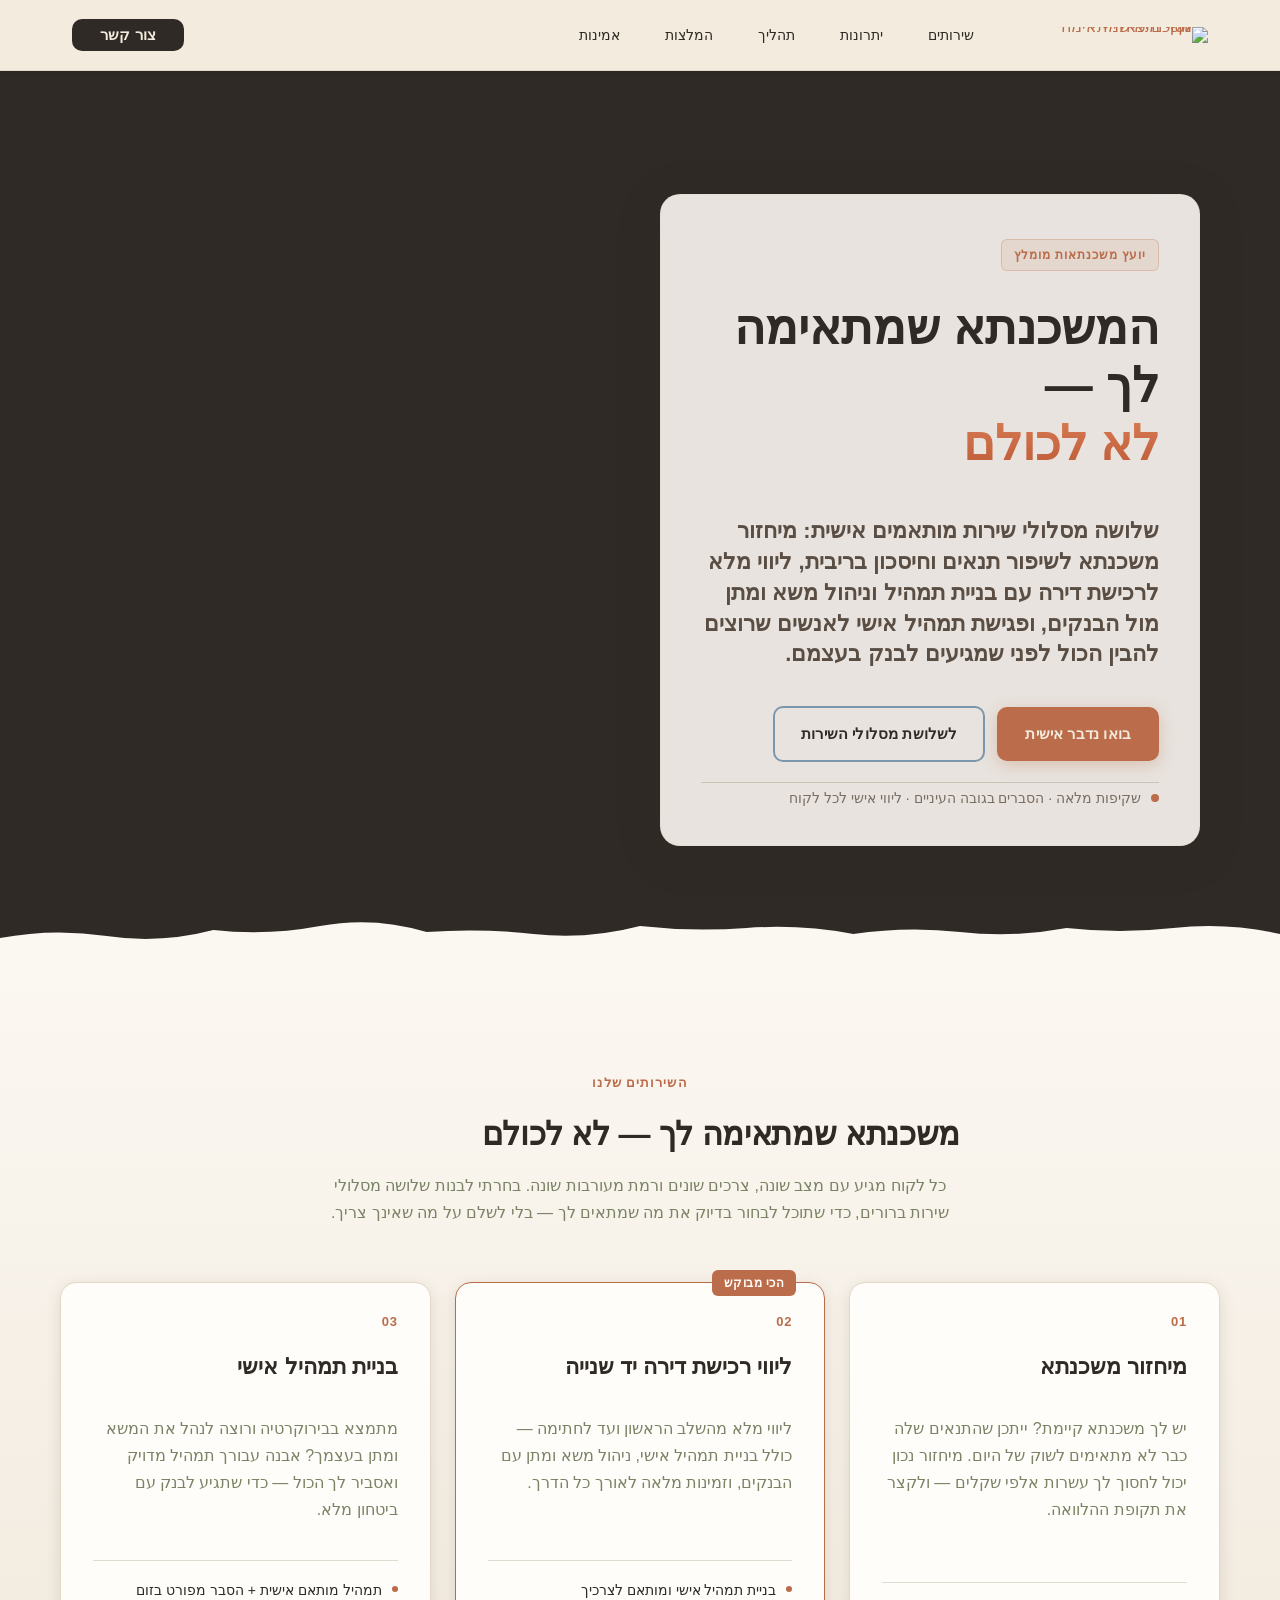
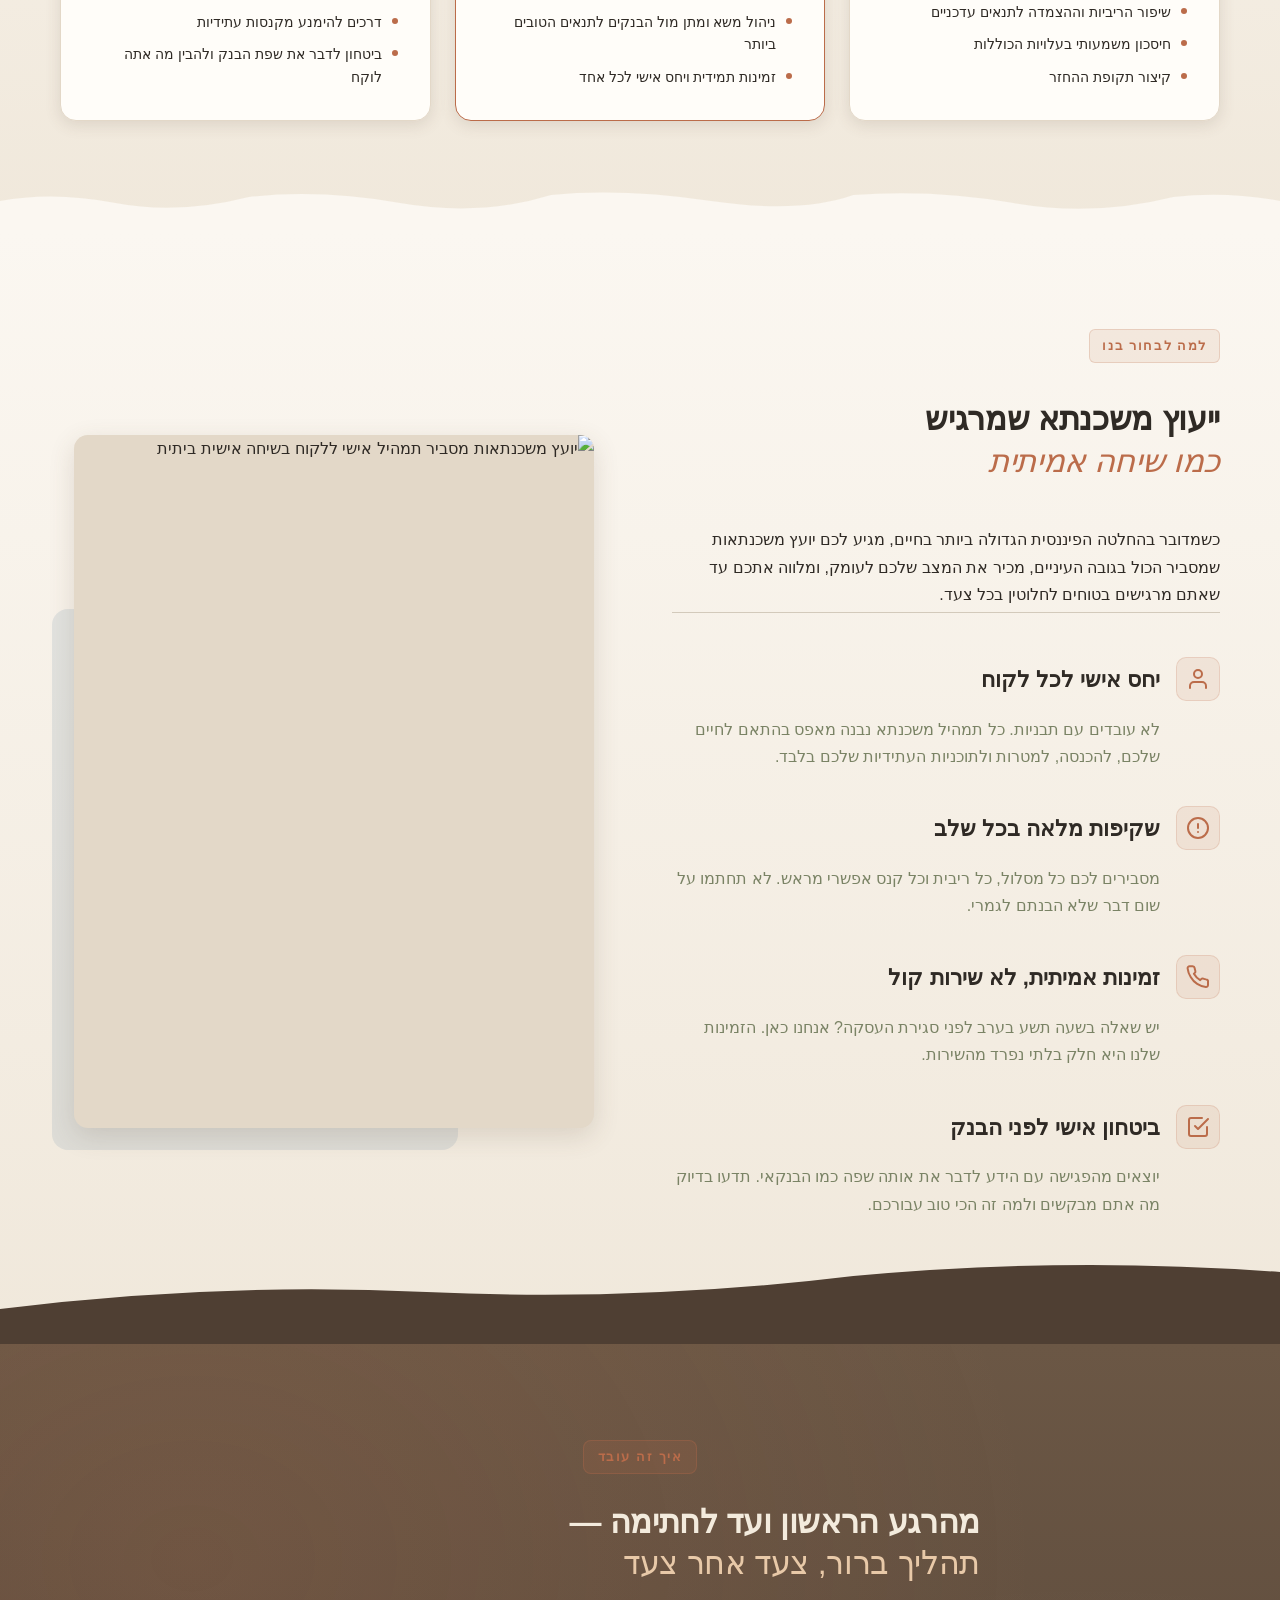
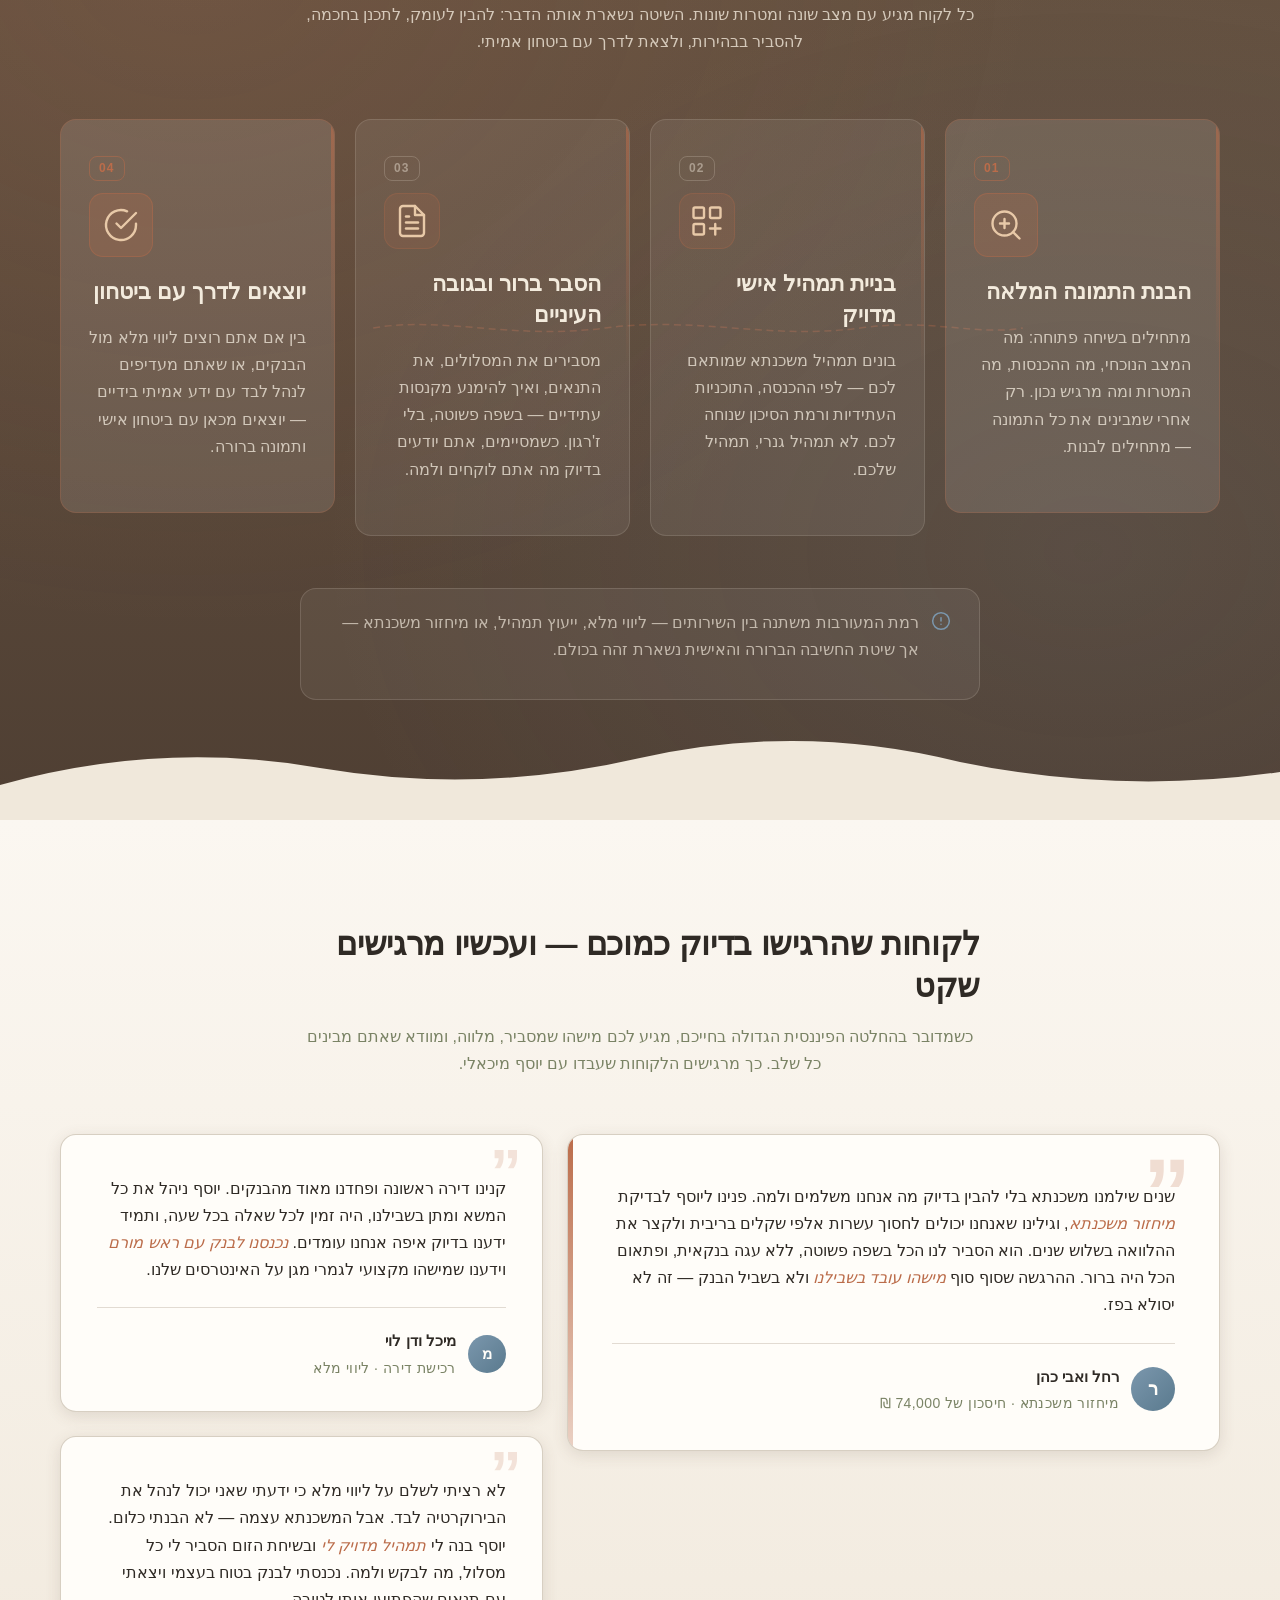
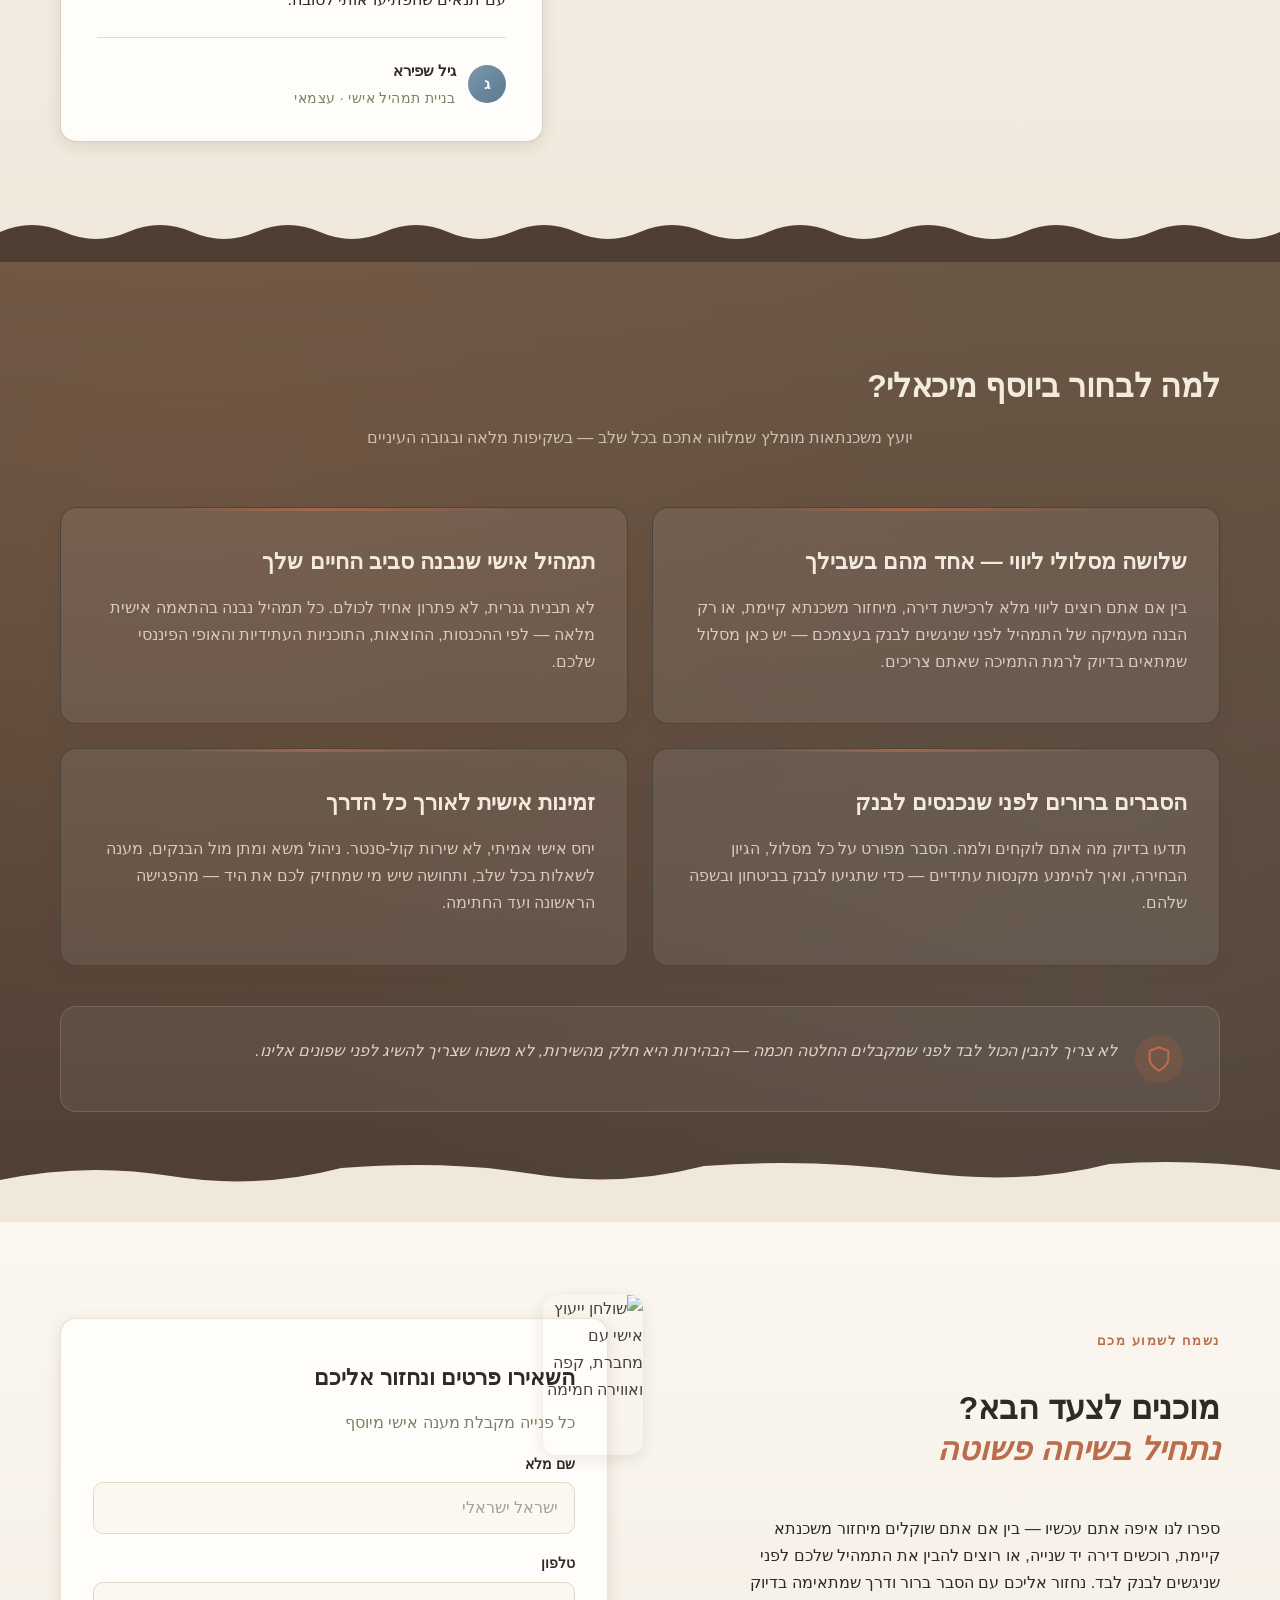
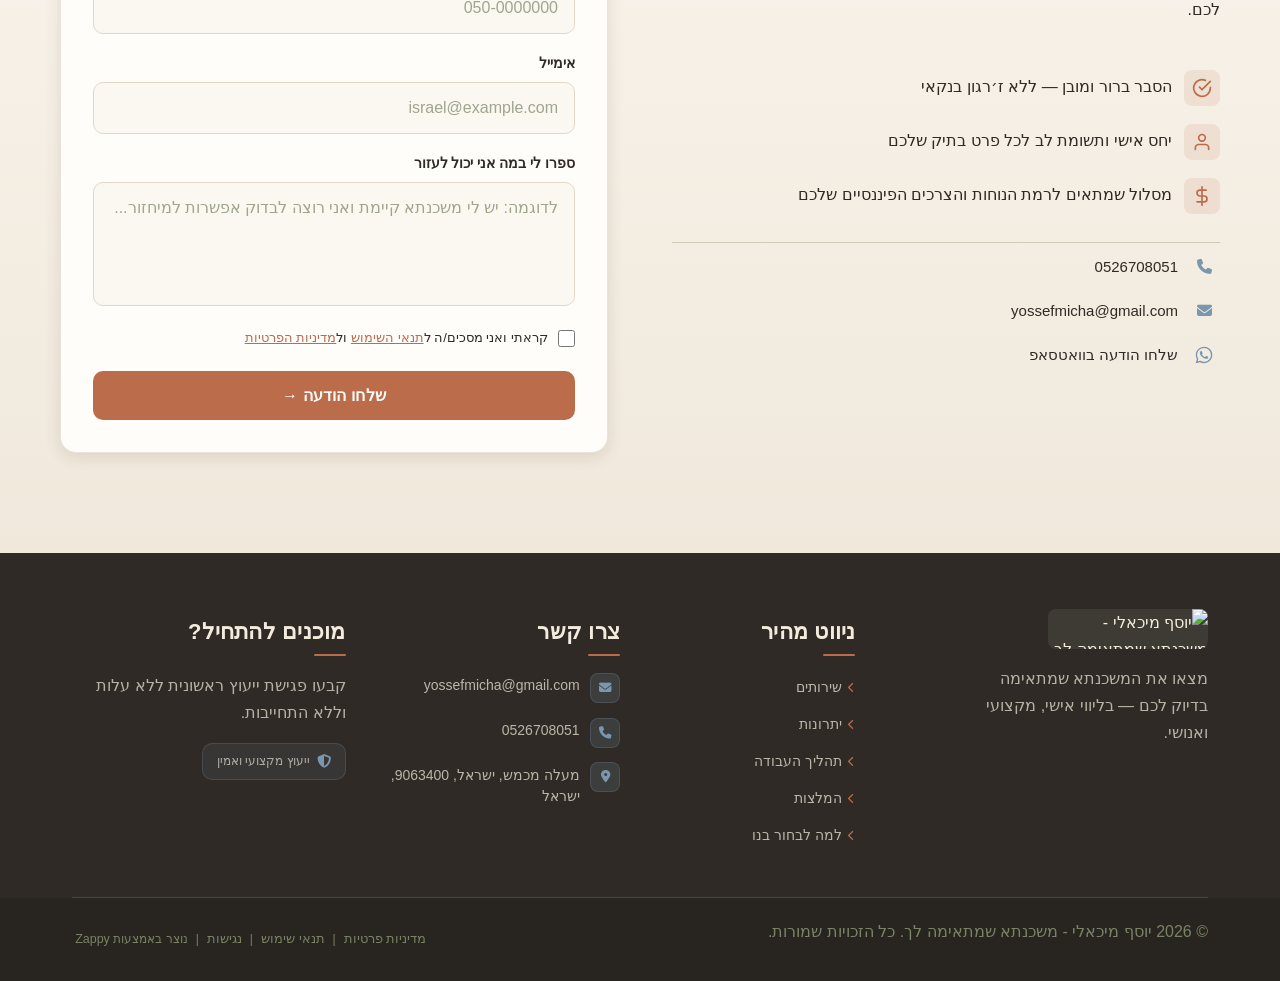
==== commit 8a66877f: "Background sync: Progressive GitHub Sync" ====
--- a/index.html
+++ b/index.html
@@ -1244,8 +1244,10 @@
           <a href="mailto:yossefmicha@gmail.com" class="index-contact-direct-link">yossefmicha@gmail.com</a>
         </div>
         <div class="index-contact-direct-item" style="outline: none;">
-          <span class="index-contact-direct-icon" aria-hidden="true">&nbsp;https://katzr.net/fd372a<svg xmlns="http://www.w3.org/2000/svg" aria-hidden="true" role="img" width="64" height="64" viewBox="0 0 24 24" data-icon="ic:baseline-whatsapp" data-iconify="ic:baseline-whatsapp" data-element-type="icon" data-element-id="native-icon-1777014176998-gaj6l13b9" data-icon-type="iconify" data-size-adjusted="true" style="width: 64px !important; height: 64px !important; display: inline-block; vertical-align: -0.125em; color: rgb(47, 42, 37); cursor: pointer;" class="iconify iconify--ic"><path fill="currentColor" d="M19.05 4.91A9.82 9.82 0 0 0 12.04 2c-5.46 0-9.91 4.45-9.91 9.91c0 1.75.46 3.45 1.32 4.95L2.05 22l5.25-1.38c1.45.79 3.08 1.21 4.74 1.21c5.46 0 9.91-4.45 9.91-9.91c0-2.65-1.03-5.14-2.9-7.01m-7.01 15.24c-1.48 0-2.93-.4-4.2-1.15l-.3-.18l-3.12.82l.83-3.04l-.2-.31a8.26 8.26 0 0 1-1.26-4.38c0-4.54 3.7-8.24 8.24-8.24c2.2 0 4.27.86 5.82 2.42a8.18 8.18 0 0 1 2.41 5.83c.02 4.54-3.68 8.23-8.22 8.23m4.52-6.16c-.25-.12-1.47-.72-1.69-.81c-.23-.08-.39-.12-.56.12c-.17.25-.64.81-.78.97c-.14.17-.29.19-.54.06c-.25-.12-1.05-.39-1.99-1.23c-.74-.66-1.23-1.47-1.38-1.72c-.14-.25-.02-.38.11-.51c.11-.11.25-.29.37-.43s.17-.25.25-.41c.08-.17.04-.31-.02-.43s-.56-1.34-.76-1.84c-.2-.48-.41-.42-.56-.43h-.48c-.17 0-.43.06-.66.31c-.22.25-.86.85-.86 2.07s.89 2.4 1.01 2.56c.12.17 1.75 2.67 4.23 3.74c.59.26 1.05.41 1.41.52c.59.19 1.13.16 1.56.1c.48-.07 1.47-.6 1.67-1.18c.21-.58.21-1.07.14-1.18s-.22-.16-.47-.28"></path></svg></span>
-          <a href="#" target="_blank" class="index-contact-direct-link" style="display:none !important;">שלחו הודעה בוואטסאפ</a>
+          <span class="index-contact-direct-icon" aria-hidden="true">
+            <svg xmlns="http://www.w3.org/2000/svg" viewBox="0 0 24 24" width="20" height="20" fill="currentColor" aria-hidden="true"><path d="M19.05 4.91A9.82 9.82 0 0 0 12.04 2c-5.46 0-9.91 4.45-9.91 9.91c0 1.75.46 3.45 1.32 4.95L2.05 22l5.25-1.38c1.45.79 3.08 1.21 4.74 1.21c5.46 0 9.91-4.45 9.91-9.91c0-2.65-1.03-5.14-2.9-7.01m-7.01 15.24c-1.48 0-2.93-.4-4.2-1.15l-.3-.18l-3.12.82l.83-3.04l-.2-.31a8.26 8.26 0 0 1-1.26-4.38c0-4.54 3.7-8.24 8.24-8.24c2.2 0 4.27.86 5.82 2.42a8.18 8.18 0 0 1 2.41 5.83c.02 4.54-3.68 8.23-8.22 8.23m4.52-6.16c-.25-.12-1.47-.72-1.69-.81c-.23-.08-.39-.12-.56.12c-.17.25-.64.81-.78.97c-.14.17-.29.19-.54.06c-.25-.12-1.05-.39-1.99-1.23c-.74-.66-1.23-1.47-1.38-1.72c-.14-.25-.02-.38.11-.51c.11-.11.25-.29.37-.43s.17-.25.25-.41c.08-.17.04-.31-.02-.43s-.56-1.34-.76-1.84c-.2-.48-.41-.42-.56-.43h-.48c-.17 0-.43.06-.66.31c-.22.25-.86.85-.86 2.07s.89 2.4 1.01 2.56c.12.17 1.75 2.67 4.23 3.74c.59.26 1.05.41 1.41.52c.59.19 1.13.16 1.56.1c.48-.07 1.47-.6 1.67-1.18c.21-.58.21-1.07.14-1.18s-.22-.16-.47-.28"></path></svg>
+          </span>
+          <a href="https://katzr.net/fd372a" target="_blank" class="index-contact-direct-link">שלחו הודעה בוואטסאפ</a>
         </div>
       </div>
     </div>
@@ -1256,7 +1258,7 @@
 
         <!-- Lifestyle image tile peeking from top-end corner -->
         <div class="index-contact-image-tile" aria-hidden="true">
-          <img data-placeholder="index-contact-image-1" data-context="Warm, intimate consultation moment at a kitchen table: an open notebook with handwritten mortgage notes, a ceramic coffee mug with steam, natural morning light, a pen resting on paper, soft warm tones of cream and terracotta, documentary-style photography, no people visible, cozy home atmosphere suggesting a personal financial consultation" width="180" height="280" src="/assets/site-index-contact-image-1.webp" alt="שולחן ייעוץ אישי עם מחברת, קפה ואווירה חמימה" data-element-type="image" data-element-id="img-1777014167116-ktdpdjtmp" style="">
+          <img data-placeholder="index-contact-image-1" data-context="Warm, intimate consultation moment at a kitchen table: an open notebook with handwritten mortgage notes, a ceramic coffee mug with steam, natural morning light, a pen resting on paper, soft warm tones of cream and terracotta, documentary-style photography, no people visible, cozy home atmosphere suggesting a personal financial consultation" width="180" height="280" src="/assets/site-index-contact-image-1.webp" alt="שולחן ייעוץ אישי עם מחברת, קפה ואווירה חמימה" data-element-type="image" data-element-id="img-1777014167116-ktdpdjtmp" >
         </div>
 
         <div class="index-contact-form-inner">
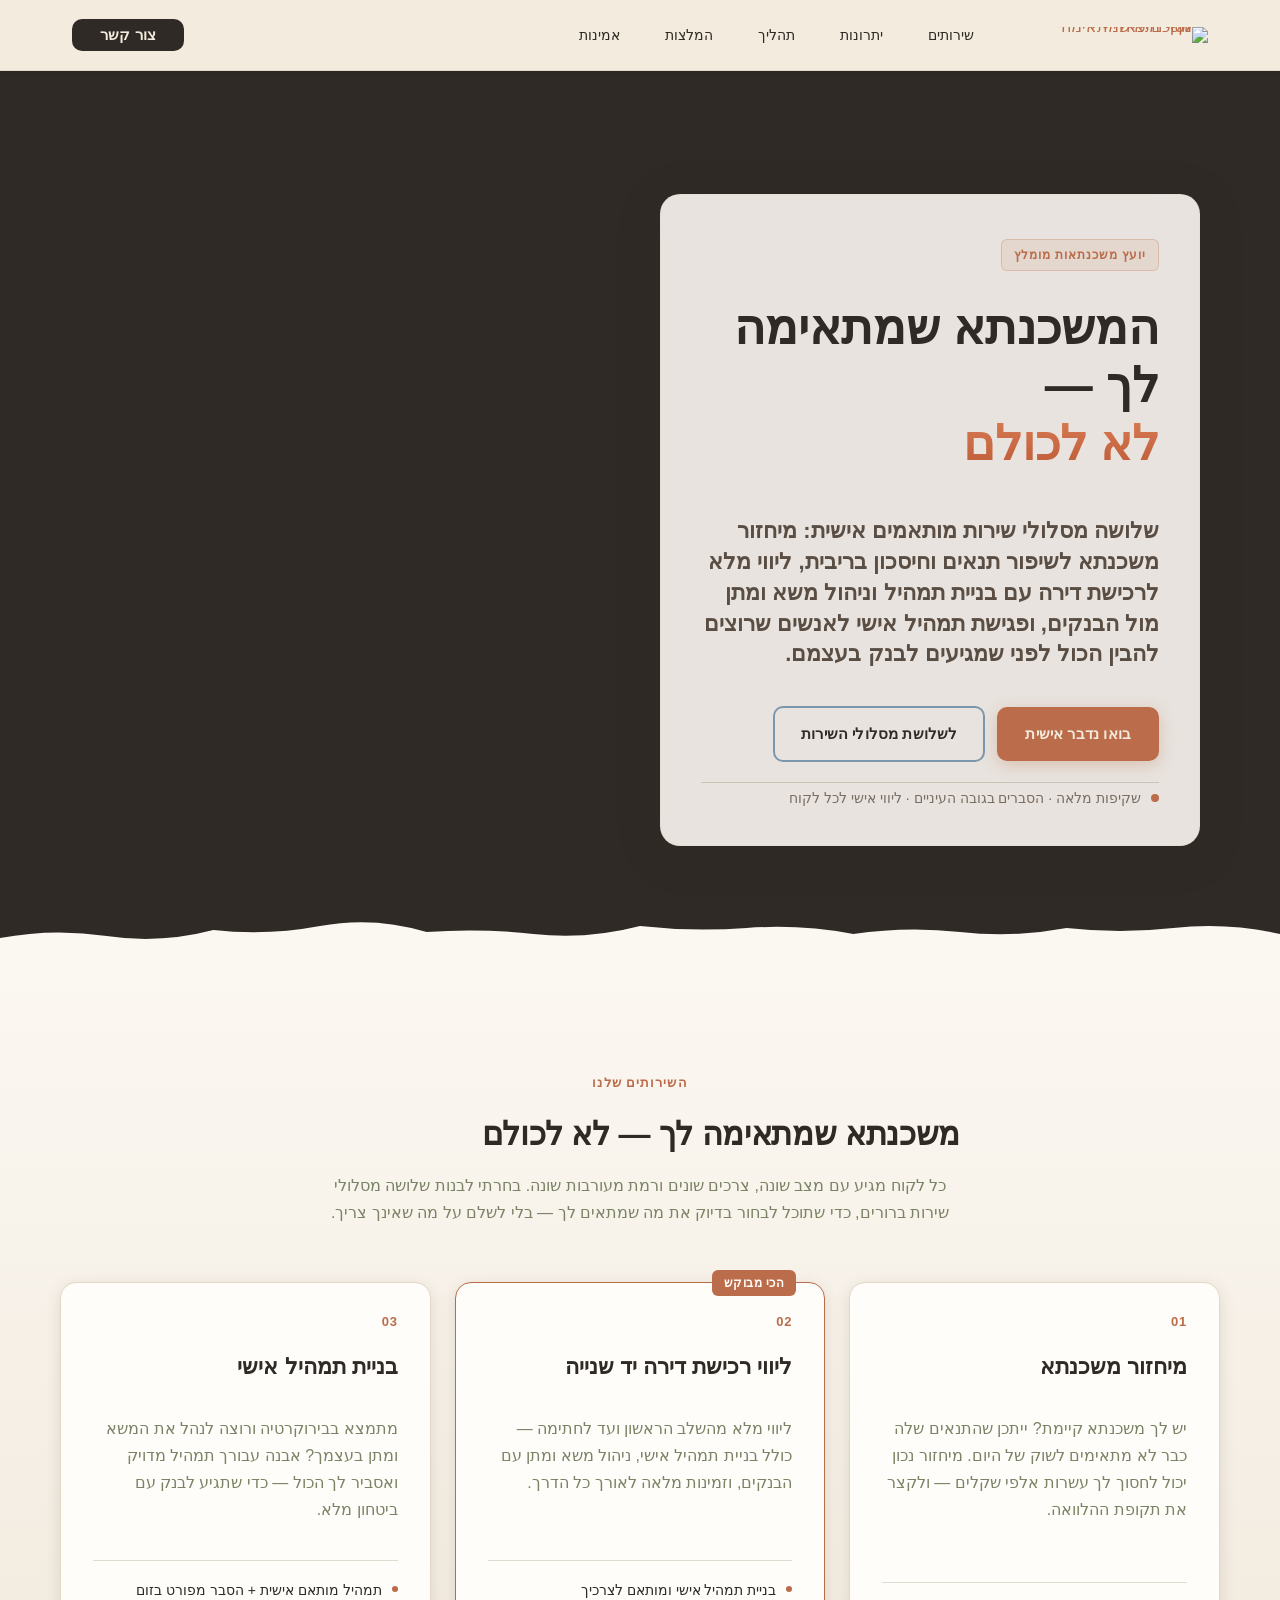
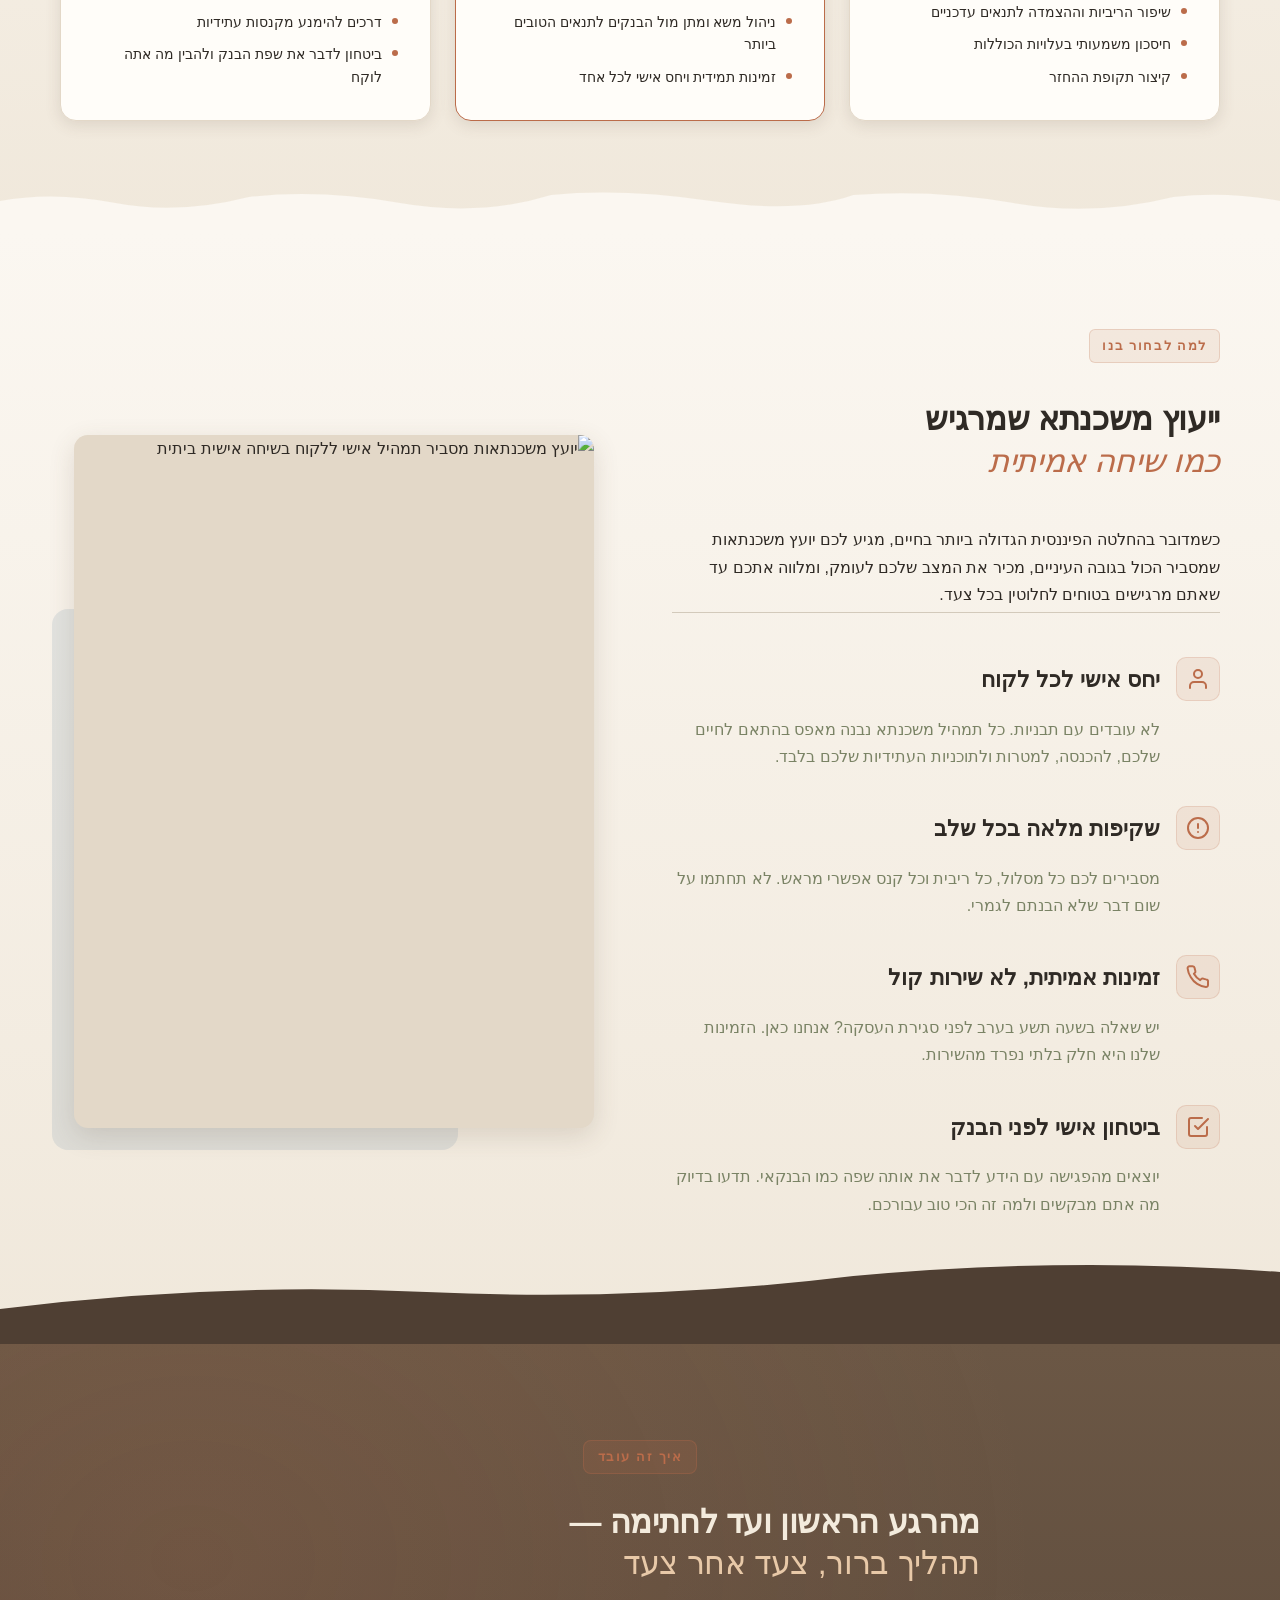
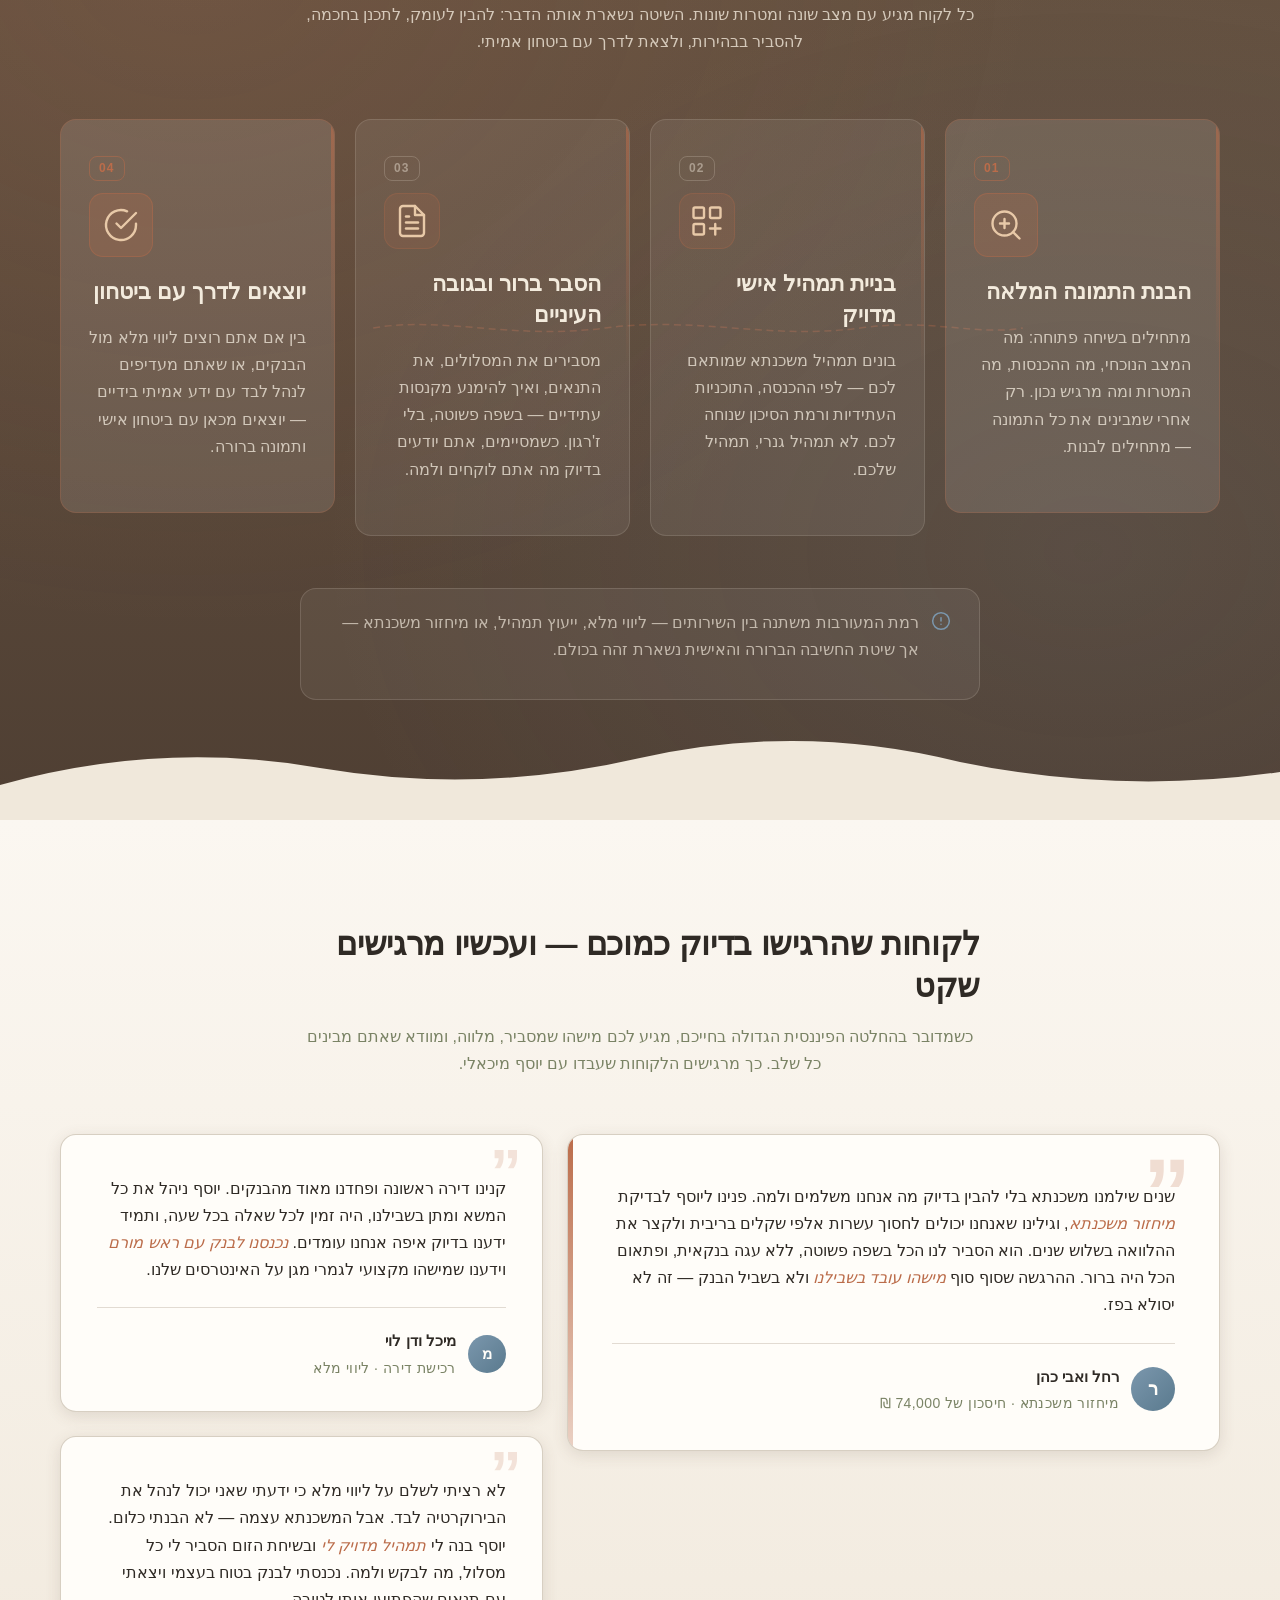
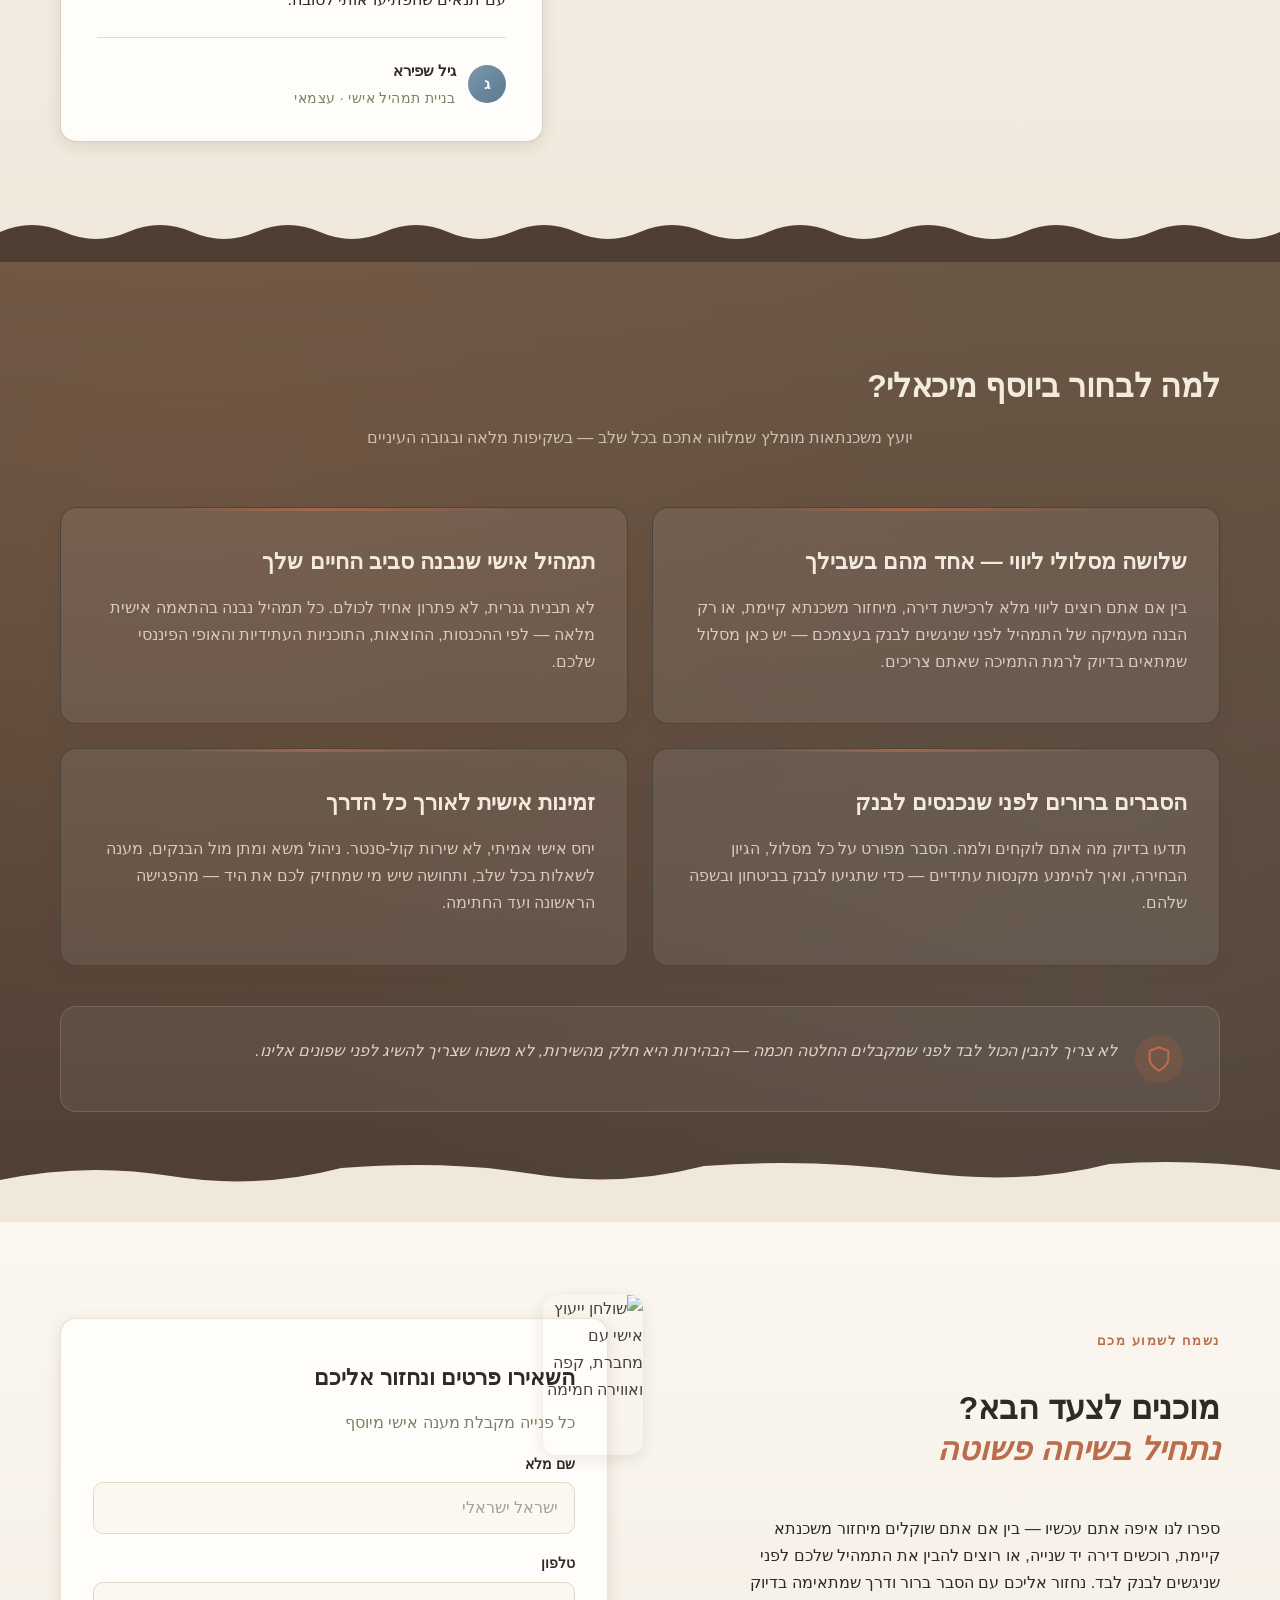
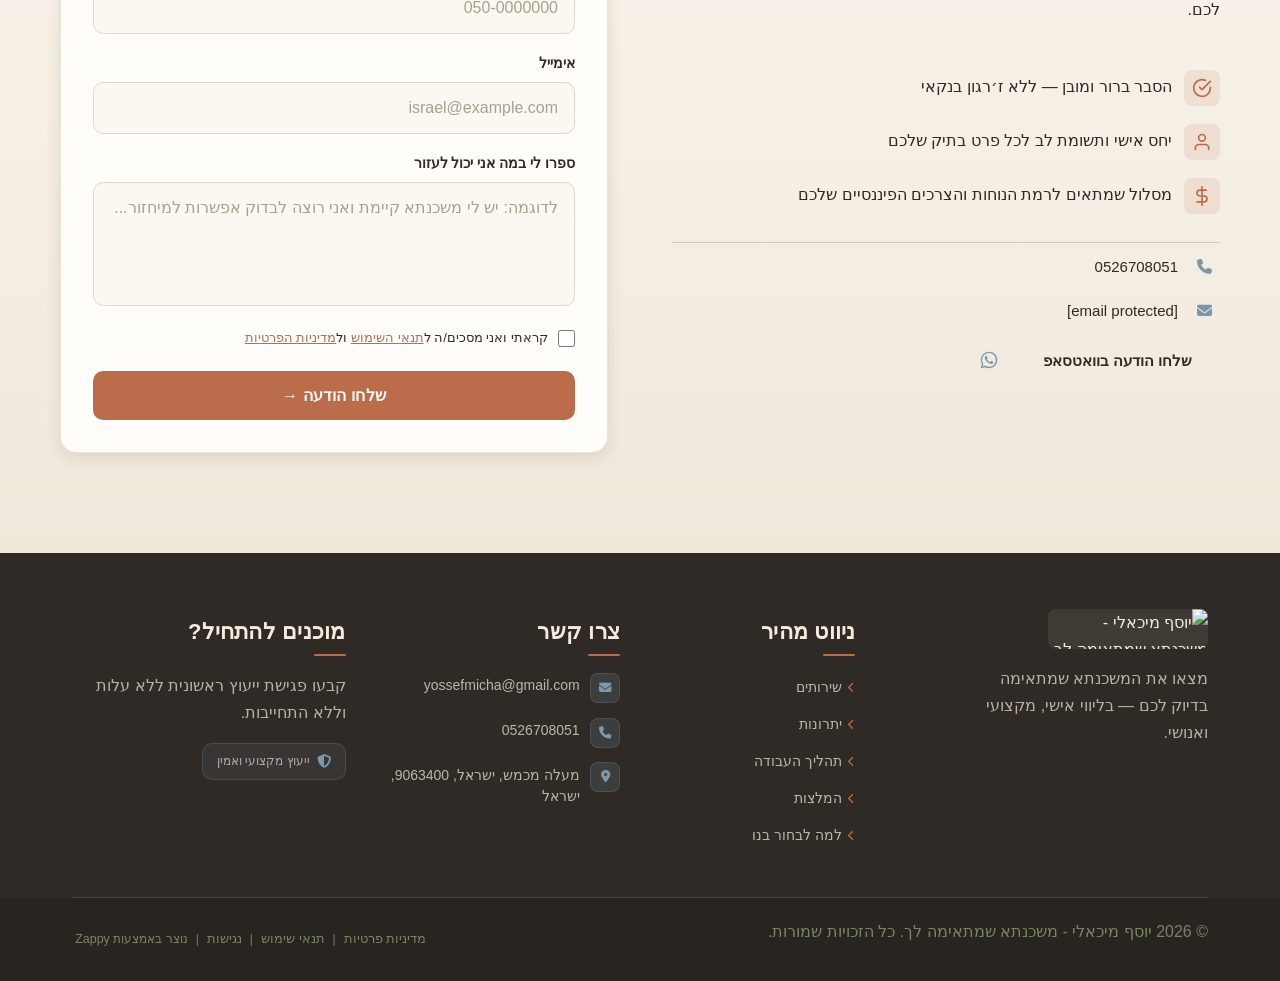
==== commit f0431b66: "Incremental sync: 1 page(s) — update_button, move_element, update_text" ====
--- a/index.html
+++ b/index.html
@@ -1239,15 +1239,15 @@
           <span class="index-contact-direct-icon" aria-hidden="true"><i class="fa fa-phone" data-element-type="icon" data-element-id="icon-1777014167114-t7zdrrpwy" data-icon-type="fontawesome"></i></span>
           <a href="tel:0526708051" class="index-contact-direct-link">0526708051</a>
         </div>
-        <div class="index-contact-direct-item">
-          <span class="index-contact-direct-icon" aria-hidden="true"><i class="fa fa-envelope" data-element-type="icon" data-element-id="icon-1777014167114-vasmdg7sq" data-icon-type="fontawesome"></i></span>
-          <a href="mailto:yossefmicha@gmail.com" class="index-contact-direct-link">yossefmicha@gmail.com</a>
-        </div>
-        <div class="index-contact-direct-item" style="outline: none;">
-          <span class="index-contact-direct-icon" aria-hidden="true">
-            <svg xmlns="http://www.w3.org/2000/svg" viewBox="0 0 24 24" width="20" height="20" fill="currentColor" aria-hidden="true"><path d="M19.05 4.91A9.82 9.82 0 0 0 12.04 2c-5.46 0-9.91 4.45-9.91 9.91c0 1.75.46 3.45 1.32 4.95L2.05 22l5.25-1.38c1.45.79 3.08 1.21 4.74 1.21c5.46 0 9.91-4.45 9.91-9.91c0-2.65-1.03-5.14-2.9-7.01m-7.01 15.24c-1.48 0-2.93-.4-4.2-1.15l-.3-.18l-3.12.82l.83-3.04l-.2-.31a8.26 8.26 0 0 1-1.26-4.38c0-4.54 3.7-8.24 8.24-8.24c2.2 0 4.27.86 5.82 2.42a8.18 8.18 0 0 1 2.41 5.83c.02 4.54-3.68 8.23-8.22 8.23m4.52-6.16c-.25-.12-1.47-.72-1.69-.81c-.23-.08-.39-.12-.56.12c-.17.25-.64.81-.78.97c-.14.17-.29.19-.54.06c-.25-.12-1.05-.39-1.99-1.23c-.74-.66-1.23-1.47-1.38-1.72c-.14-.25-.02-.38.11-.51c.11-.11.25-.29.37-.43s.17-.25.25-.41c.08-.17.04-.31-.02-.43s-.56-1.34-.76-1.84c-.2-.48-.41-.42-.56-.43h-.48c-.17 0-.43.06-.66.31c-.22.25-.86.85-.86 2.07s.89 2.4 1.01 2.56c.12.17 1.75 2.67 4.23 3.74c.59.26 1.05.41 1.41.52c.59.19 1.13.16 1.56.1c.48-.07 1.47-.6 1.67-1.18c.21-.58.21-1.07.14-1.18s-.22-.16-.47-.28"></path></svg>
+        <div class="index-contact-direct-item" style="">
+          <span class="index-contact-direct-icon" aria-hidden="true"><i class="fa fa-envelope" data-element-type="icon" data-element-id="icon-1777014167114-vasmdg7sq" data-icon-type="fontawesome" style="cursor: pointer;"></i></span>
+          <a href="/cdn-cgi/l/email-protection#fa839589899f9c979399929bba9d979b9396d4999597" class="index-contact-direct-link"><span class="__cf_email__" data-cfemail="3d44524e4e585b50545e555c7d5a505c5451135e5250">[email&nbsp;protected]</span></a>
+        </div>
+        <div class="index-contact-direct-item" style="">
+          <a href="https://katzr.net/fd372a" target="_blank" class="index-contact-direct-link btn btn-ghost" data-native-element="true" data-element-id="zappy-drop-e2hrbl2po" data-element-type="button" style="outline: none; color: rgb(47, 42, 37) !important; border-color: transparent !important; background-color: transparent !important; background-image: none !important;" rel="noopener noreferrer">שלחו הודעה בוואטסאפ</a><span class="index-contact-direct-icon" aria-hidden="true">
+            <svg xmlns="http://www.w3.org/2000/svg" viewBox="0 0 24 24" width="20" height="20" fill="currentColor" aria-hidden="true" data-element-type="icon" data-element-id="icon-1777014382703-pzln6rma2" data-icon-type="svg" style="cursor: pointer;"><path d="M19.05 4.91A9.82 9.82 0 0 0 12.04 2c-5.46 0-9.91 4.45-9.91 9.91c0 1.75.46 3.45 1.32 4.95L2.05 22l5.25-1.38c1.45.79 3.08 1.21 4.74 1.21c5.46 0 9.91-4.45 9.91-9.91c0-2.65-1.03-5.14-2.9-7.01m-7.01 15.24c-1.48 0-2.93-.4-4.2-1.15l-.3-.18l-3.12.82l.83-3.04l-.2-.31a8.26 8.26 0 0 1-1.26-4.38c0-4.54 3.7-8.24 8.24-8.24c2.2 0 4.27.86 5.82 2.42a8.18 8.18 0 0 1 2.41 5.83c.02 4.54-3.68 8.23-8.22 8.23m4.52-6.16c-.25-.12-1.47-.72-1.69-.81c-.23-.08-.39-.12-.56.12c-.17.25-.64.81-.78.97c-.14.17-.29.19-.54.06c-.25-.12-1.05-.39-1.99-1.23c-.74-.66-1.23-1.47-1.38-1.72c-.14-.25-.02-.38.11-.51c.11-.11.25-.29.37-.43s.17-.25.25-.41c.08-.17.04-.31-.02-.43s-.56-1.34-.76-1.84c-.2-.48-.41-.42-.56-.43h-.48c-.17 0-.43.06-.66.31c-.22.25-.86.85-.86 2.07s.89 2.4 1.01 2.56c.12.17 1.75 2.67 4.23 3.74c.59.26 1.05.41 1.41.52c.59.19 1.13.16 1.56.1c.48-.07 1.47-.6 1.67-1.18c.21-.58.21-1.07.14-1.18s-.22-.16-.47-.28"></path></svg>
           </span>
-          <a href="https://katzr.net/fd372a" target="_blank" class="index-contact-direct-link">שלחו הודעה בוואטסאפ</a>
+          
         </div>
       </div>
     </div>
@@ -1258,7 +1258,7 @@
 
         <!-- Lifestyle image tile peeking from top-end corner -->
         <div class="index-contact-image-tile" aria-hidden="true">
-          <img data-placeholder="index-contact-image-1" data-context="Warm, intimate consultation moment at a kitchen table: an open notebook with handwritten mortgage notes, a ceramic coffee mug with steam, natural morning light, a pen resting on paper, soft warm tones of cream and terracotta, documentary-style photography, no people visible, cozy home atmosphere suggesting a personal financial consultation" width="180" height="280" src="/assets/site-index-contact-image-1.webp" alt="שולחן ייעוץ אישי עם מחברת, קפה ואווירה חמימה" data-element-type="image" data-element-id="img-1777014167116-ktdpdjtmp" >
+          <img data-placeholder="index-contact-image-1" data-context="Warm, intimate consultation moment at a kitchen table: an open notebook with handwritten mortgage notes, a ceramic coffee mug with steam, natural morning light, a pen resting on paper, soft warm tones of cream and terracotta, documentary-style photography, no people visible, cozy home atmosphere suggesting a personal financial consultation" width="180" height="280" src="/assets/site-index-contact-image-1.webp" alt="שולחן ייעוץ אישי עם מחברת, קפה ואווירה חמימה" data-element-type="image" data-element-id="img-1777014167116-ktdpdjtmp">
         </div>
 
         <div class="index-contact-form-inner">
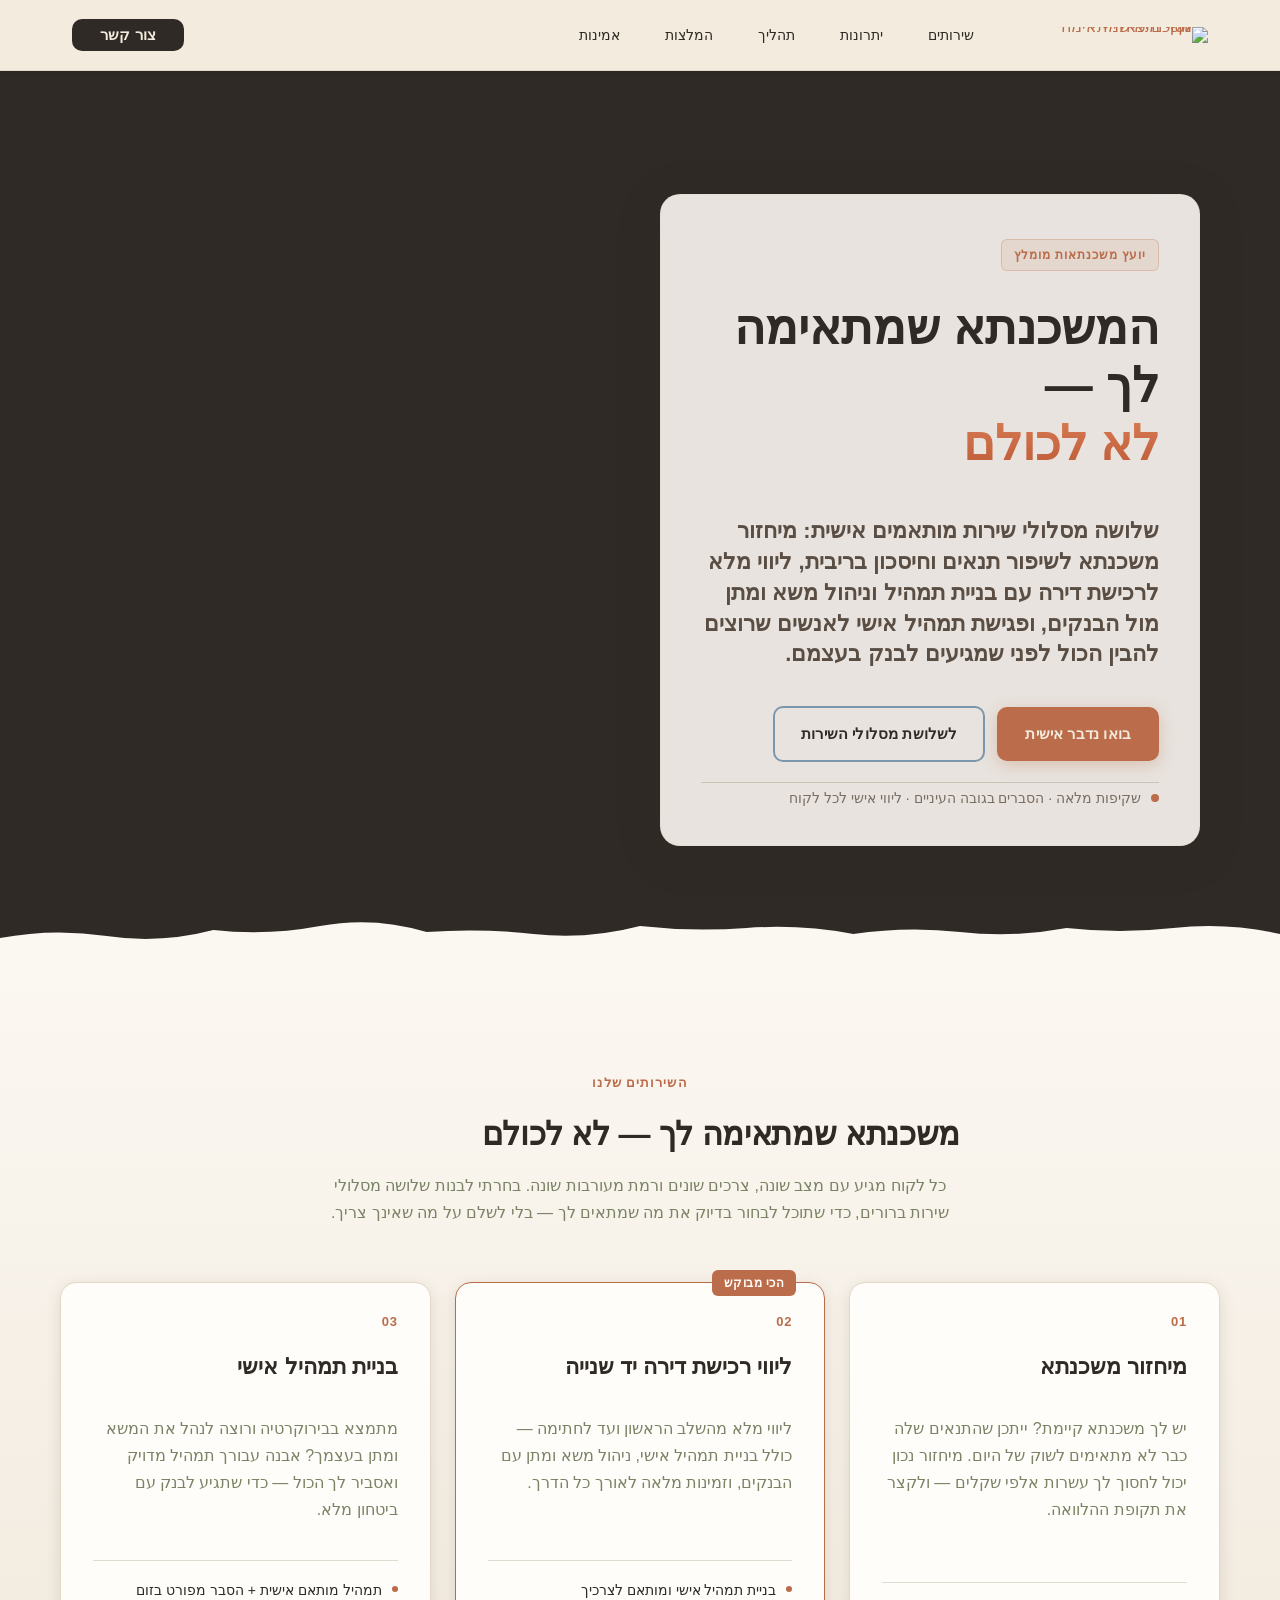
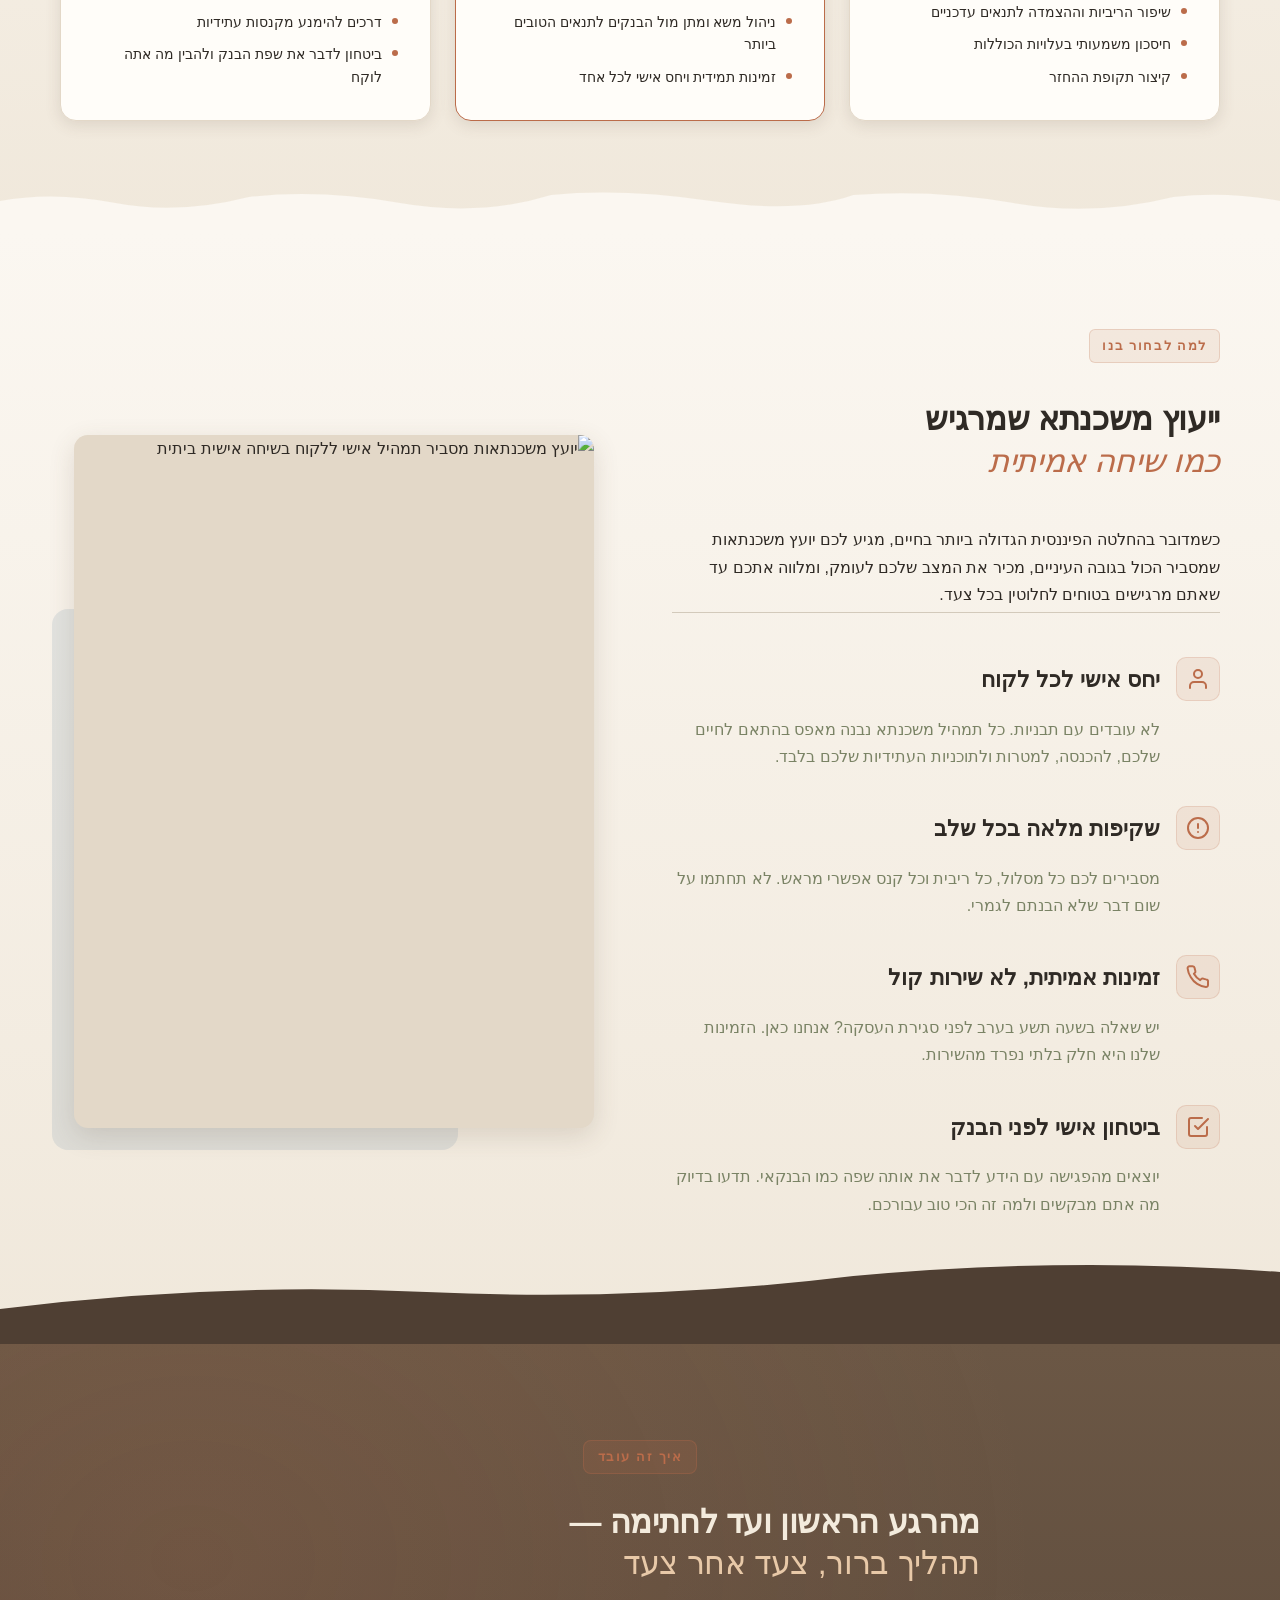
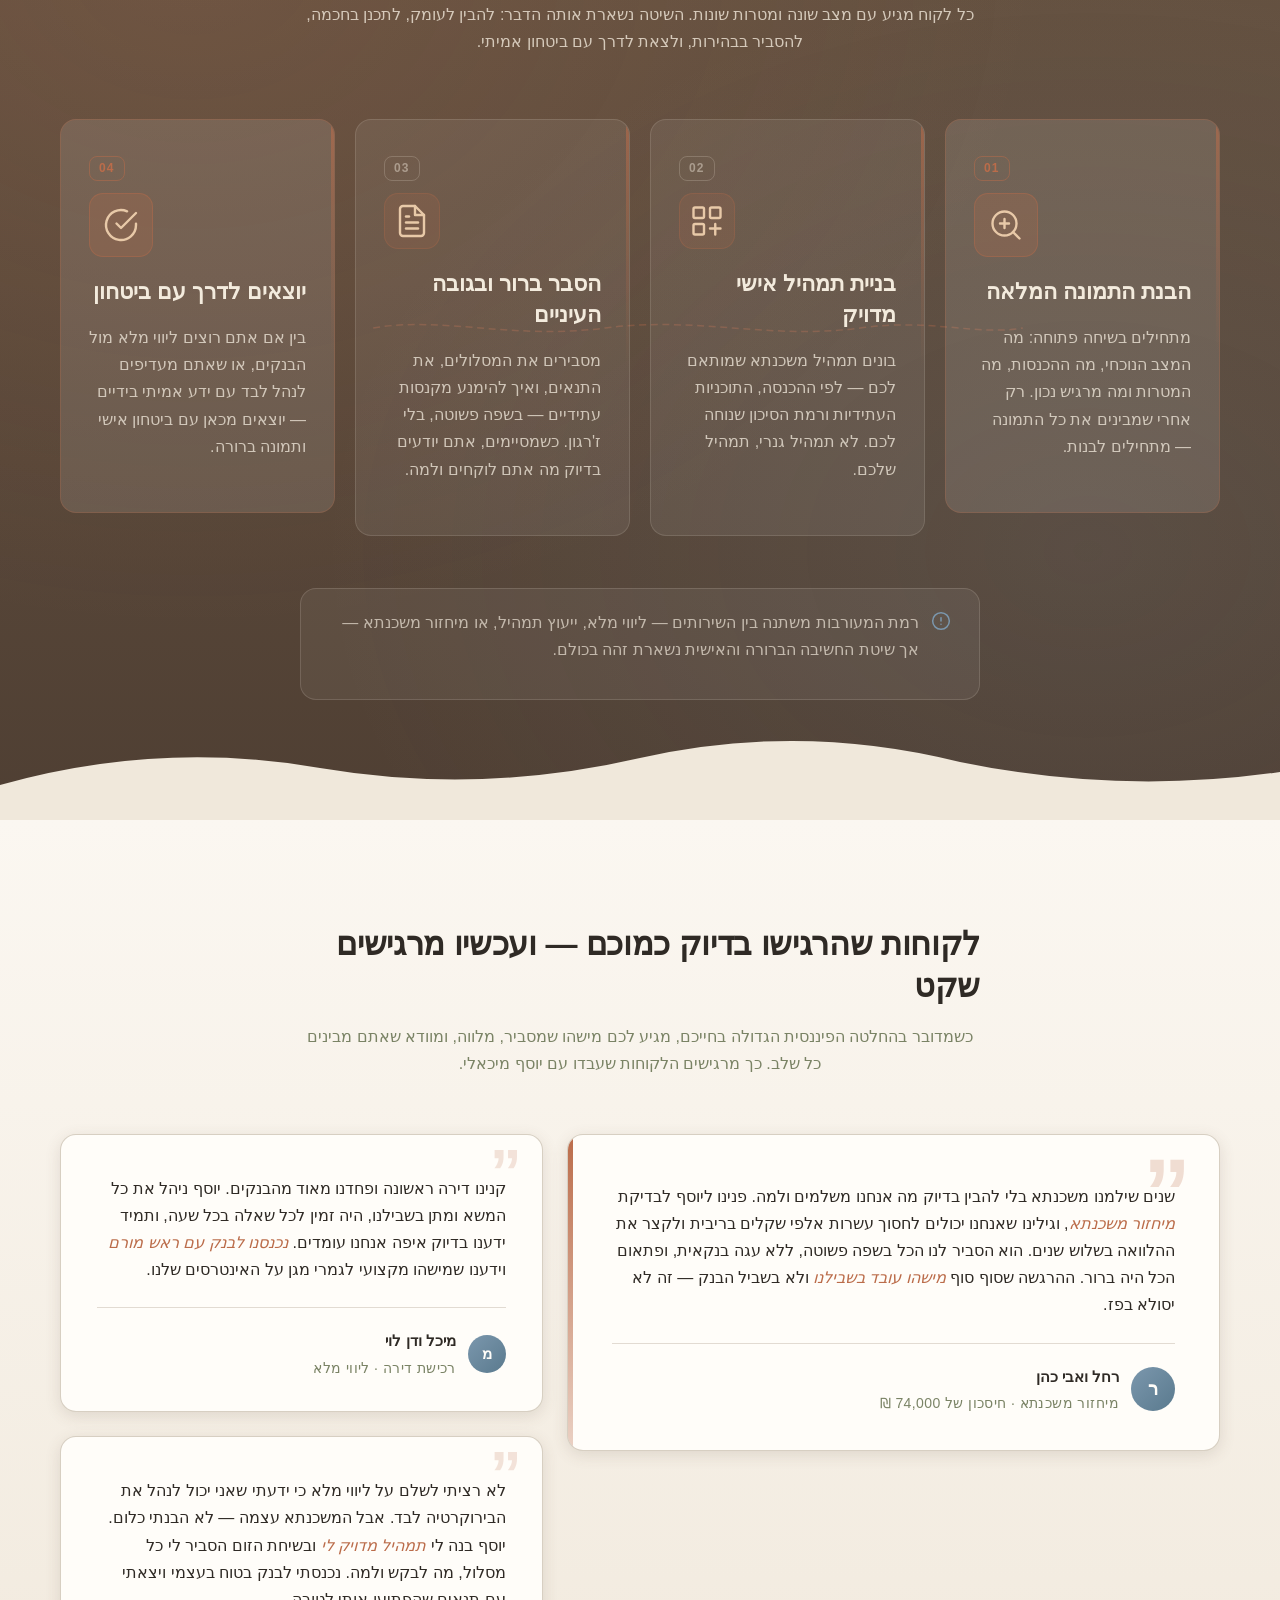
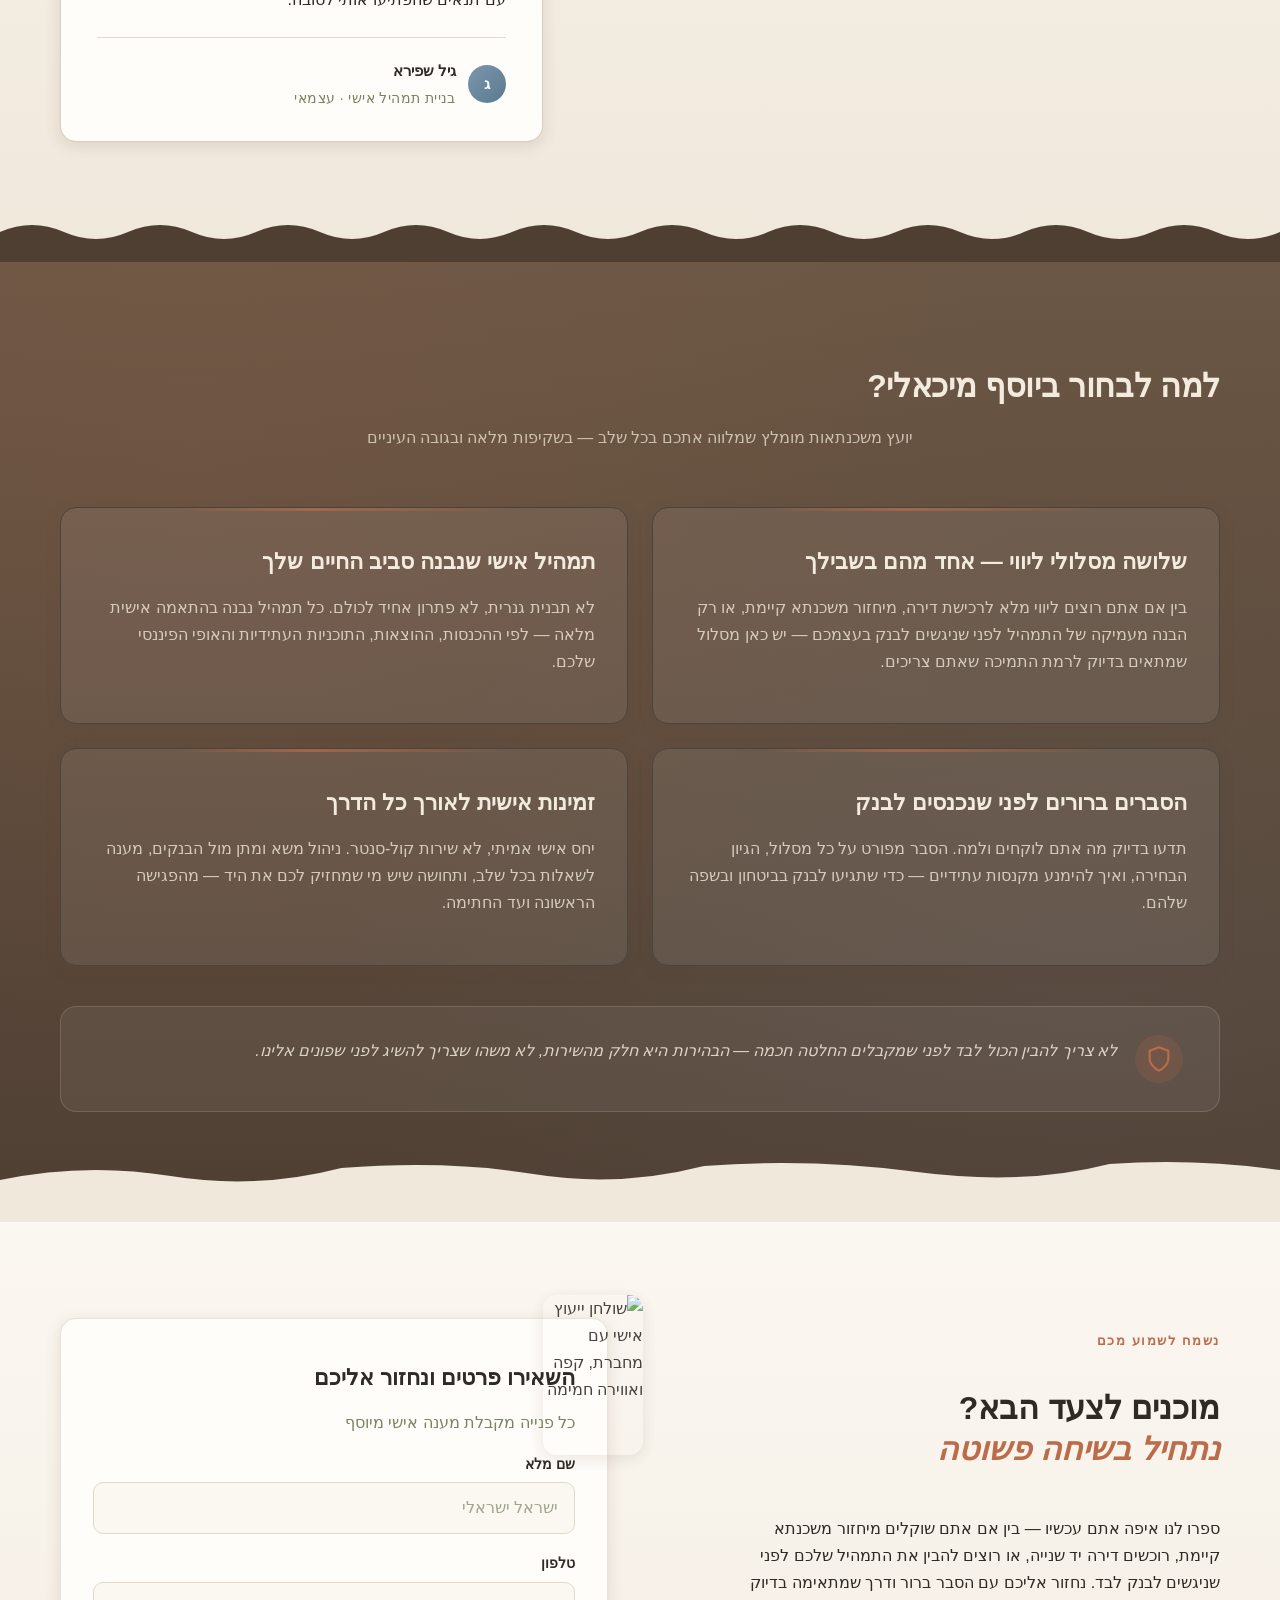
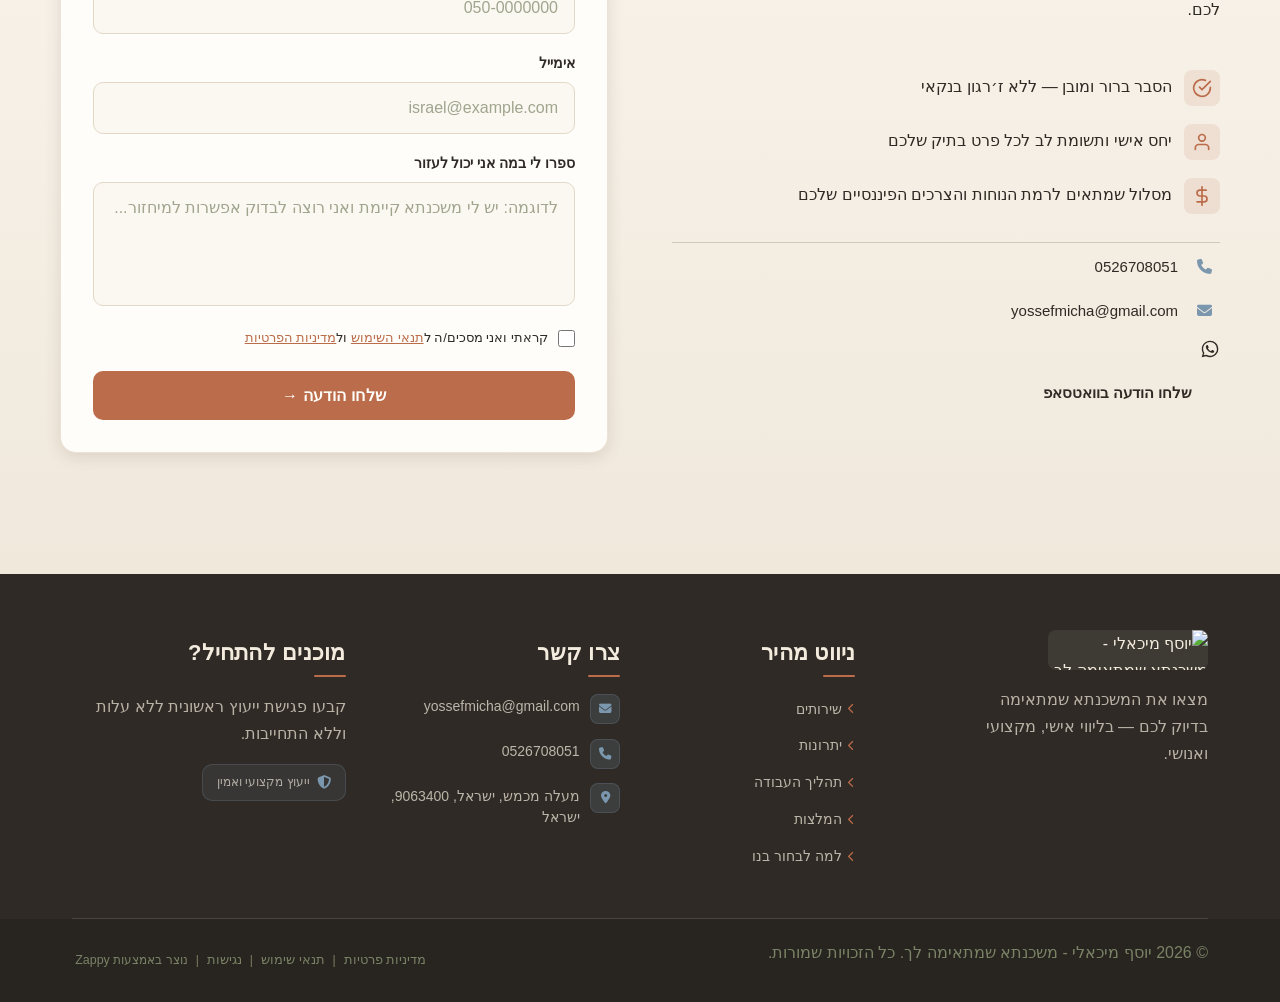
==== commit b0a4edf4: "Incremental sync: 1 page(s) — move_element" ====
--- a/index.html
+++ b/index.html
@@ -1241,11 +1241,11 @@
         </div>
         <div class="index-contact-direct-item" style="">
           <span class="index-contact-direct-icon" aria-hidden="true"><i class="fa fa-envelope" data-element-type="icon" data-element-id="icon-1777014167114-vasmdg7sq" data-icon-type="fontawesome" style="cursor: pointer;"></i></span>
-          <a href="/cdn-cgi/l/email-protection#fa839589899f9c979399929bba9d979b9396d4999597" class="index-contact-direct-link"><span class="__cf_email__" data-cfemail="3d44524e4e585b50545e555c7d5a505c5451135e5250">[email&nbsp;protected]</span></a>
-        </div>
-        <div class="index-contact-direct-item" style="">
-          <a href="https://katzr.net/fd372a" target="_blank" class="index-contact-direct-link btn btn-ghost" data-native-element="true" data-element-id="zappy-drop-e2hrbl2po" data-element-type="button" style="outline: none; color: rgb(47, 42, 37) !important; border-color: transparent !important; background-color: transparent !important; background-image: none !important;" rel="noopener noreferrer">שלחו הודעה בוואטסאפ</a><span class="index-contact-direct-icon" aria-hidden="true">
-            <svg xmlns="http://www.w3.org/2000/svg" viewBox="0 0 24 24" width="20" height="20" fill="currentColor" aria-hidden="true" data-element-type="icon" data-element-id="icon-1777014382703-pzln6rma2" data-icon-type="svg" style="cursor: pointer;"><path d="M19.05 4.91A9.82 9.82 0 0 0 12.04 2c-5.46 0-9.91 4.45-9.91 9.91c0 1.75.46 3.45 1.32 4.95L2.05 22l5.25-1.38c1.45.79 3.08 1.21 4.74 1.21c5.46 0 9.91-4.45 9.91-9.91c0-2.65-1.03-5.14-2.9-7.01m-7.01 15.24c-1.48 0-2.93-.4-4.2-1.15l-.3-.18l-3.12.82l.83-3.04l-.2-.31a8.26 8.26 0 0 1-1.26-4.38c0-4.54 3.7-8.24 8.24-8.24c2.2 0 4.27.86 5.82 2.42a8.18 8.18 0 0 1 2.41 5.83c.02 4.54-3.68 8.23-8.22 8.23m4.52-6.16c-.25-.12-1.47-.72-1.69-.81c-.23-.08-.39-.12-.56.12c-.17.25-.64.81-.78.97c-.14.17-.29.19-.54.06c-.25-.12-1.05-.39-1.99-1.23c-.74-.66-1.23-1.47-1.38-1.72c-.14-.25-.02-.38.11-.51c.11-.11.25-.29.37-.43s.17-.25.25-.41c.08-.17.04-.31-.02-.43s-.56-1.34-.76-1.84c-.2-.48-.41-.42-.56-.43h-.48c-.17 0-.43.06-.66.31c-.22.25-.86.85-.86 2.07s.89 2.4 1.01 2.56c.12.17 1.75 2.67 4.23 3.74c.59.26 1.05.41 1.41.52c.59.19 1.13.16 1.56.1c.48-.07 1.47-.6 1.67-1.18c.21-.58.21-1.07.14-1.18s-.22-.16-.47-.28"></path></svg>
+          <a href="mailto:yossefmicha@gmail.com" class="index-contact-direct-link">yossefmicha@gmail.com</a>
+        </div>
+        <svg xmlns="http://www.w3.org/2000/svg" viewBox="0 0 24 24" width="20" height="20" fill="currentColor" aria-hidden="true" data-element-type="icon" data-element-id="icon-1777014382703-pzln6rma2" data-icon-type="svg" style="cursor: pointer;"><path d="M19.05 4.91A9.82 9.82 0 0 0 12.04 2c-5.46 0-9.91 4.45-9.91 9.91c0 1.75.46 3.45 1.32 4.95L2.05 22l5.25-1.38c1.45.79 3.08 1.21 4.74 1.21c5.46 0 9.91-4.45 9.91-9.91c0-2.65-1.03-5.14-2.9-7.01m-7.01 15.24c-1.48 0-2.93-.4-4.2-1.15l-.3-.18l-3.12.82l.83-3.04l-.2-.31a8.26 8.26 0 0 1-1.26-4.38c0-4.54 3.7-8.24 8.24-8.24c2.2 0 4.27.86 5.82 2.42a8.18 8.18 0 0 1 2.41 5.83c.02 4.54-3.68 8.23-8.22 8.23m4.52-6.16c-.25-.12-1.47-.72-1.69-.81c-.23-.08-.39-.12-.56.12c-.17.25-.64.81-.78.97c-.14.17-.29.19-.54.06c-.25-.12-1.05-.39-1.99-1.23c-.74-.66-1.23-1.47-1.38-1.72c-.14-.25-.02-.38.11-.51c.11-.11.25-.29.37-.43s.17-.25.25-.41c.08-.17.04-.31-.02-.43s-.56-1.34-.76-1.84c-.2-.48-.41-.42-.56-.43h-.48c-.17 0-.43.06-.66.31c-.22.25-.86.85-.86 2.07s.89 2.4 1.01 2.56c.12.17 1.75 2.67 4.23 3.74c.59.26 1.05.41 1.41.52c.59.19 1.13.16 1.56.1c.48-.07 1.47-.6 1.67-1.18c.21-.58.21-1.07.14-1.18s-.22-.16-.47-.28"></path></svg><p class="zappy-editable"><a href="https://katzr.net/fd372a" target="_blank" class="index-contact-direct-link btn btn-ghost" data-native-element="true" data-element-id="zappy-drop-e2hrbl2po" data-element-type="button" style="outline: none; color: rgb(47, 42, 37) !important; border-color: transparent !important; background-color: transparent !important; background-image: none !important;" rel="noopener noreferrer">שלחו הודעה בוואטסאפ</a></p><div class="index-contact-direct-item" style="">
+          <span class="index-contact-direct-icon" aria-hidden="true">
+            
           </span>
           
         </div>
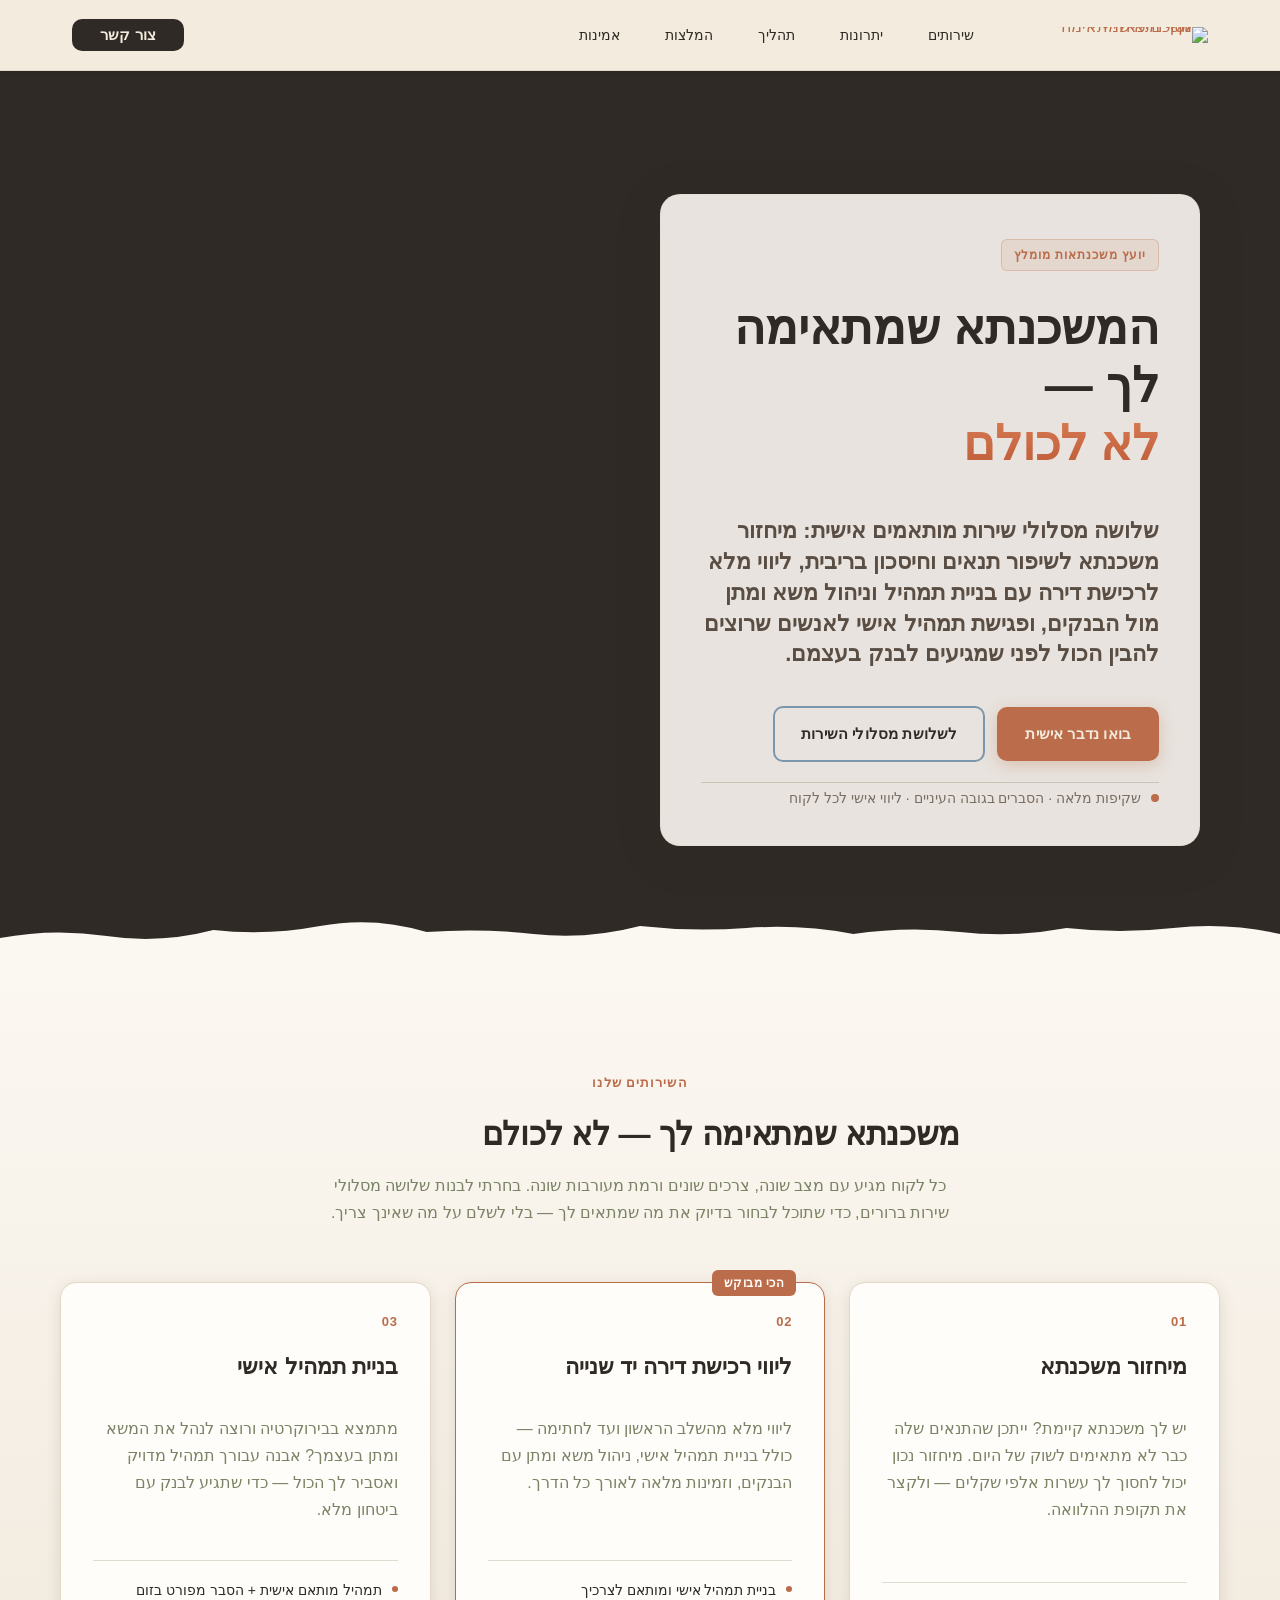
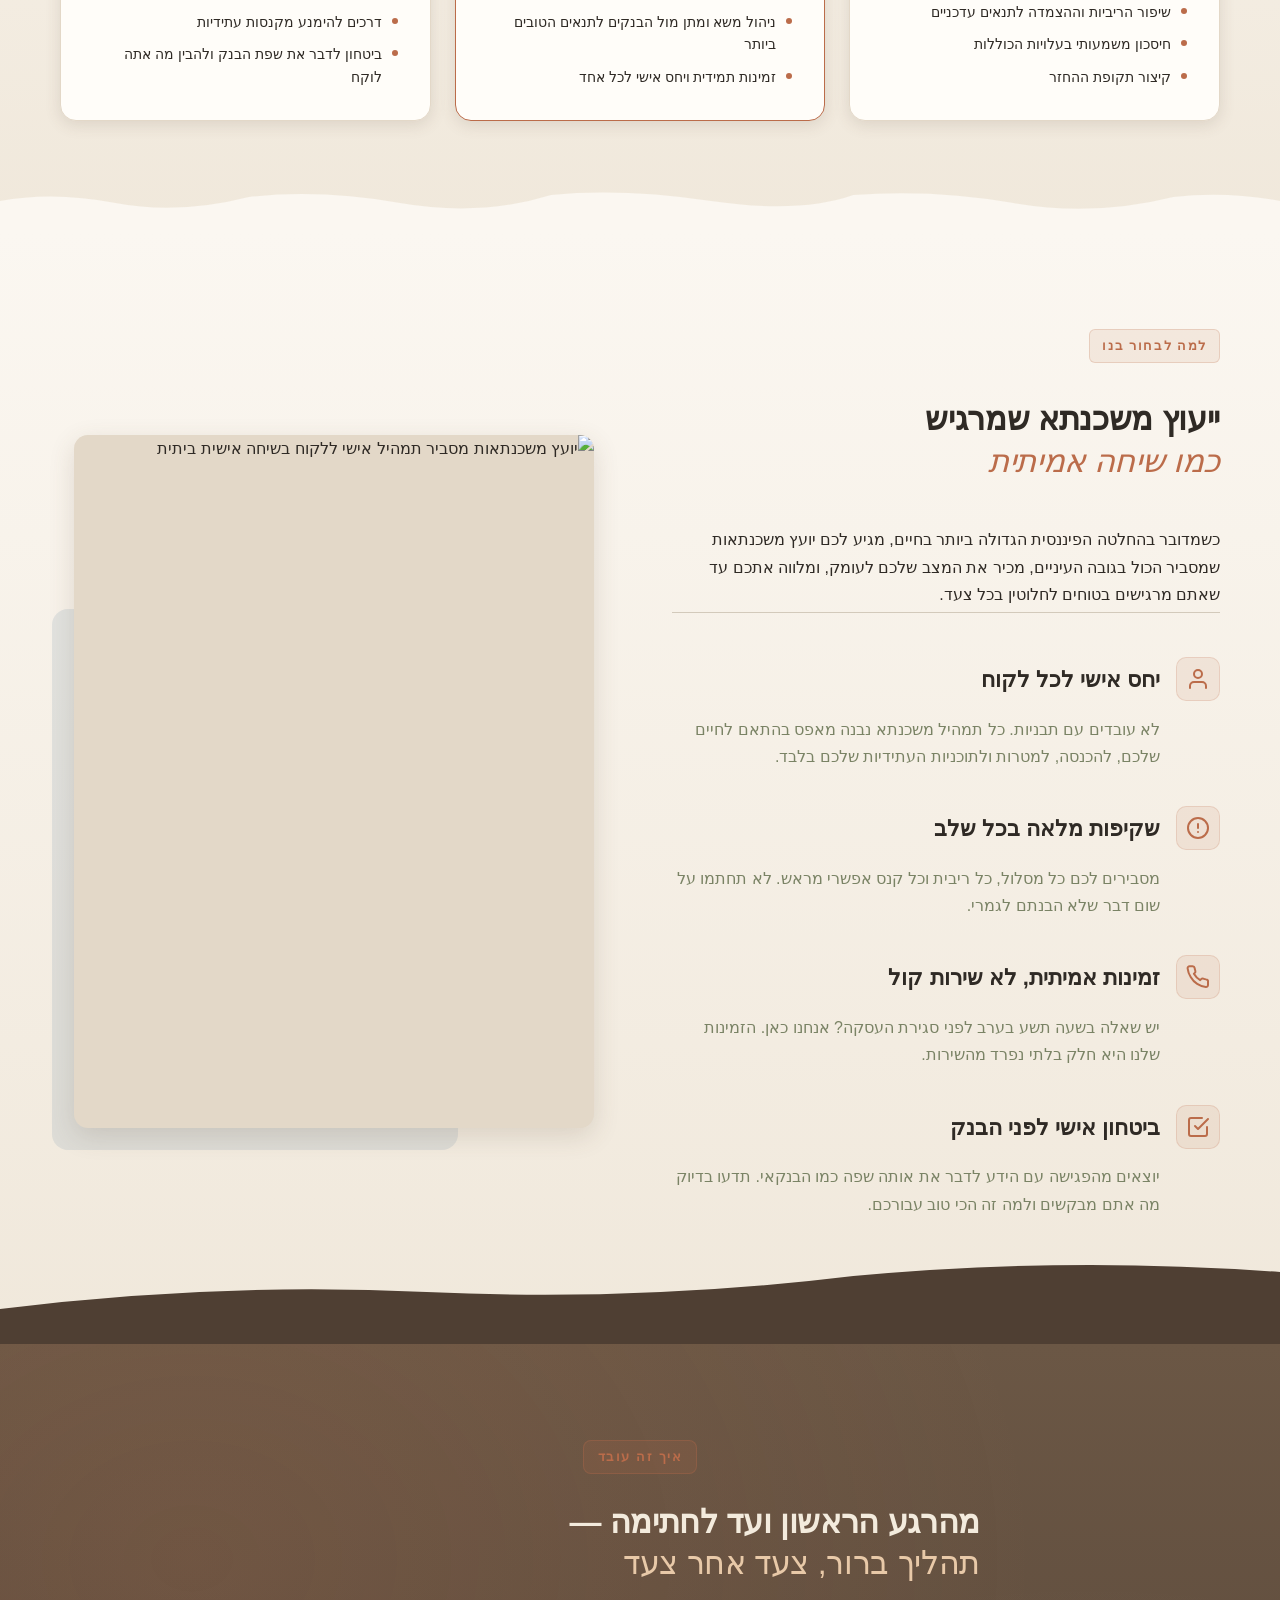
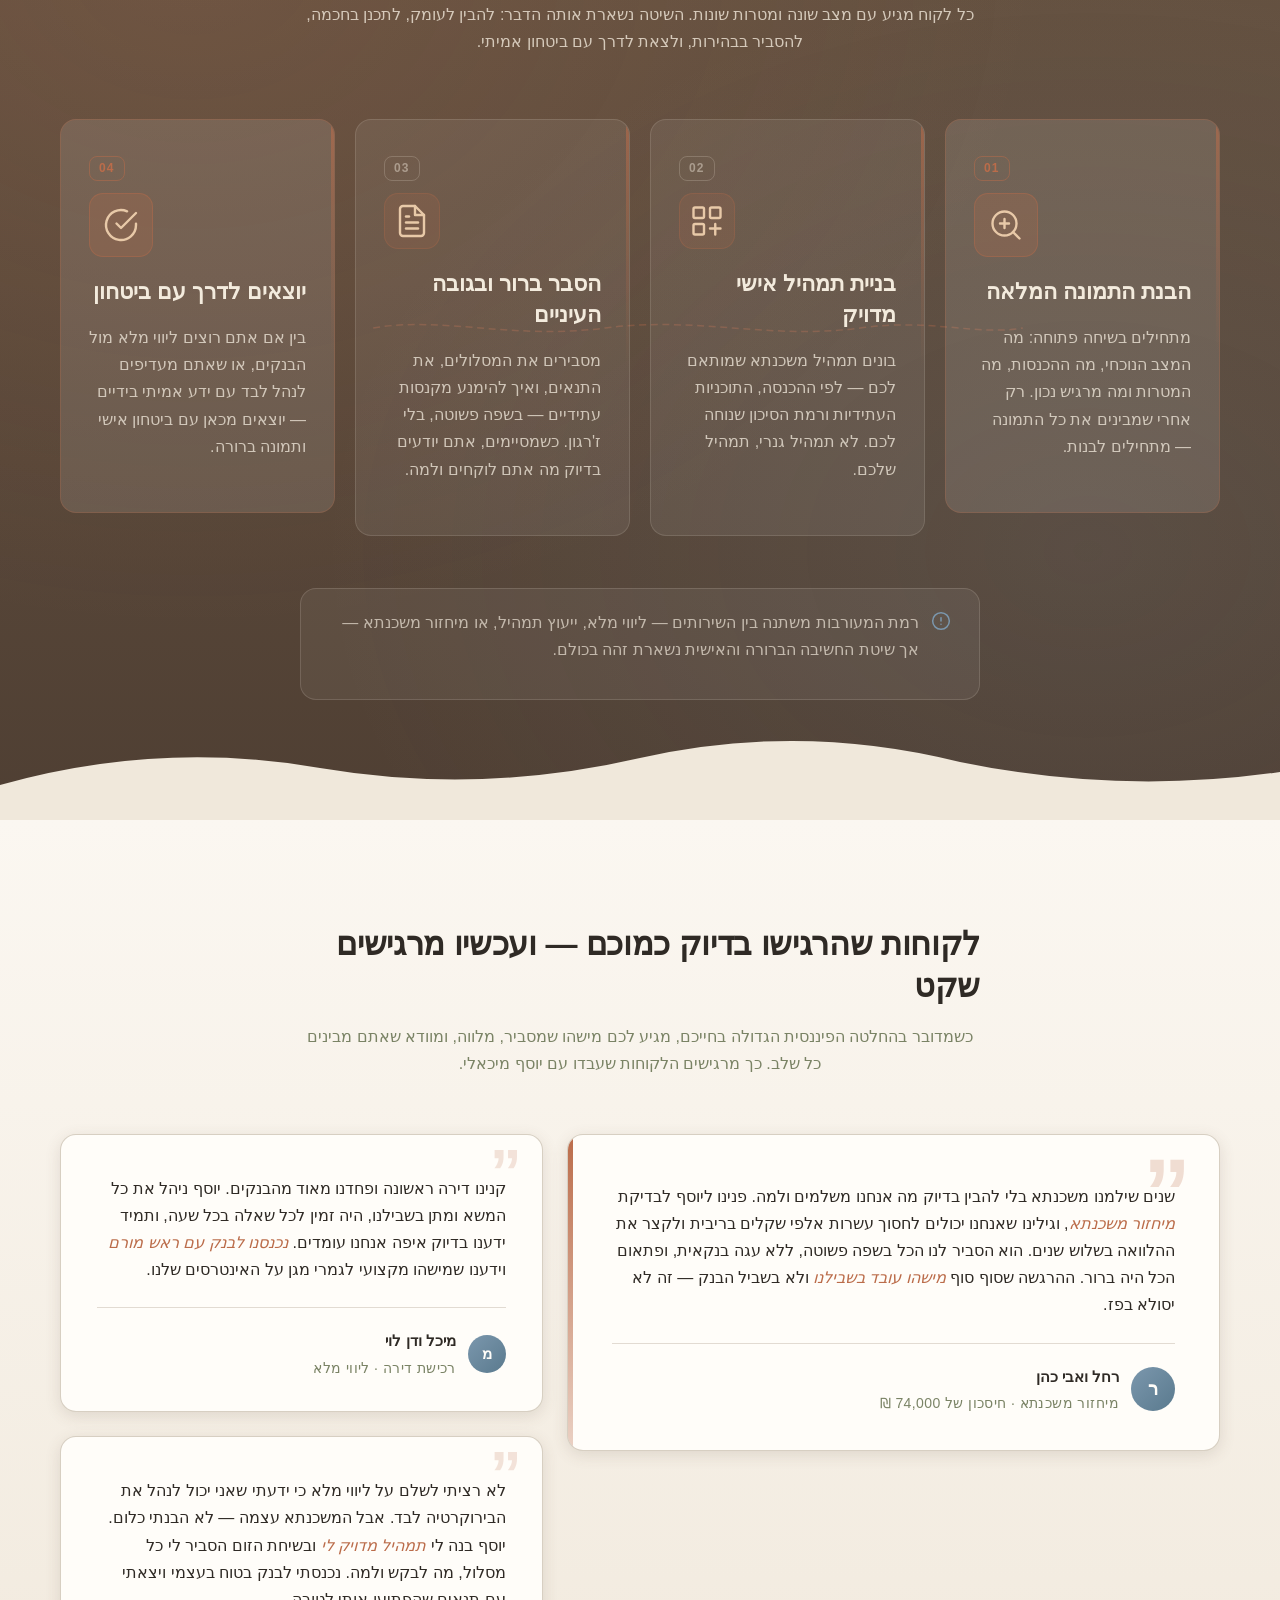
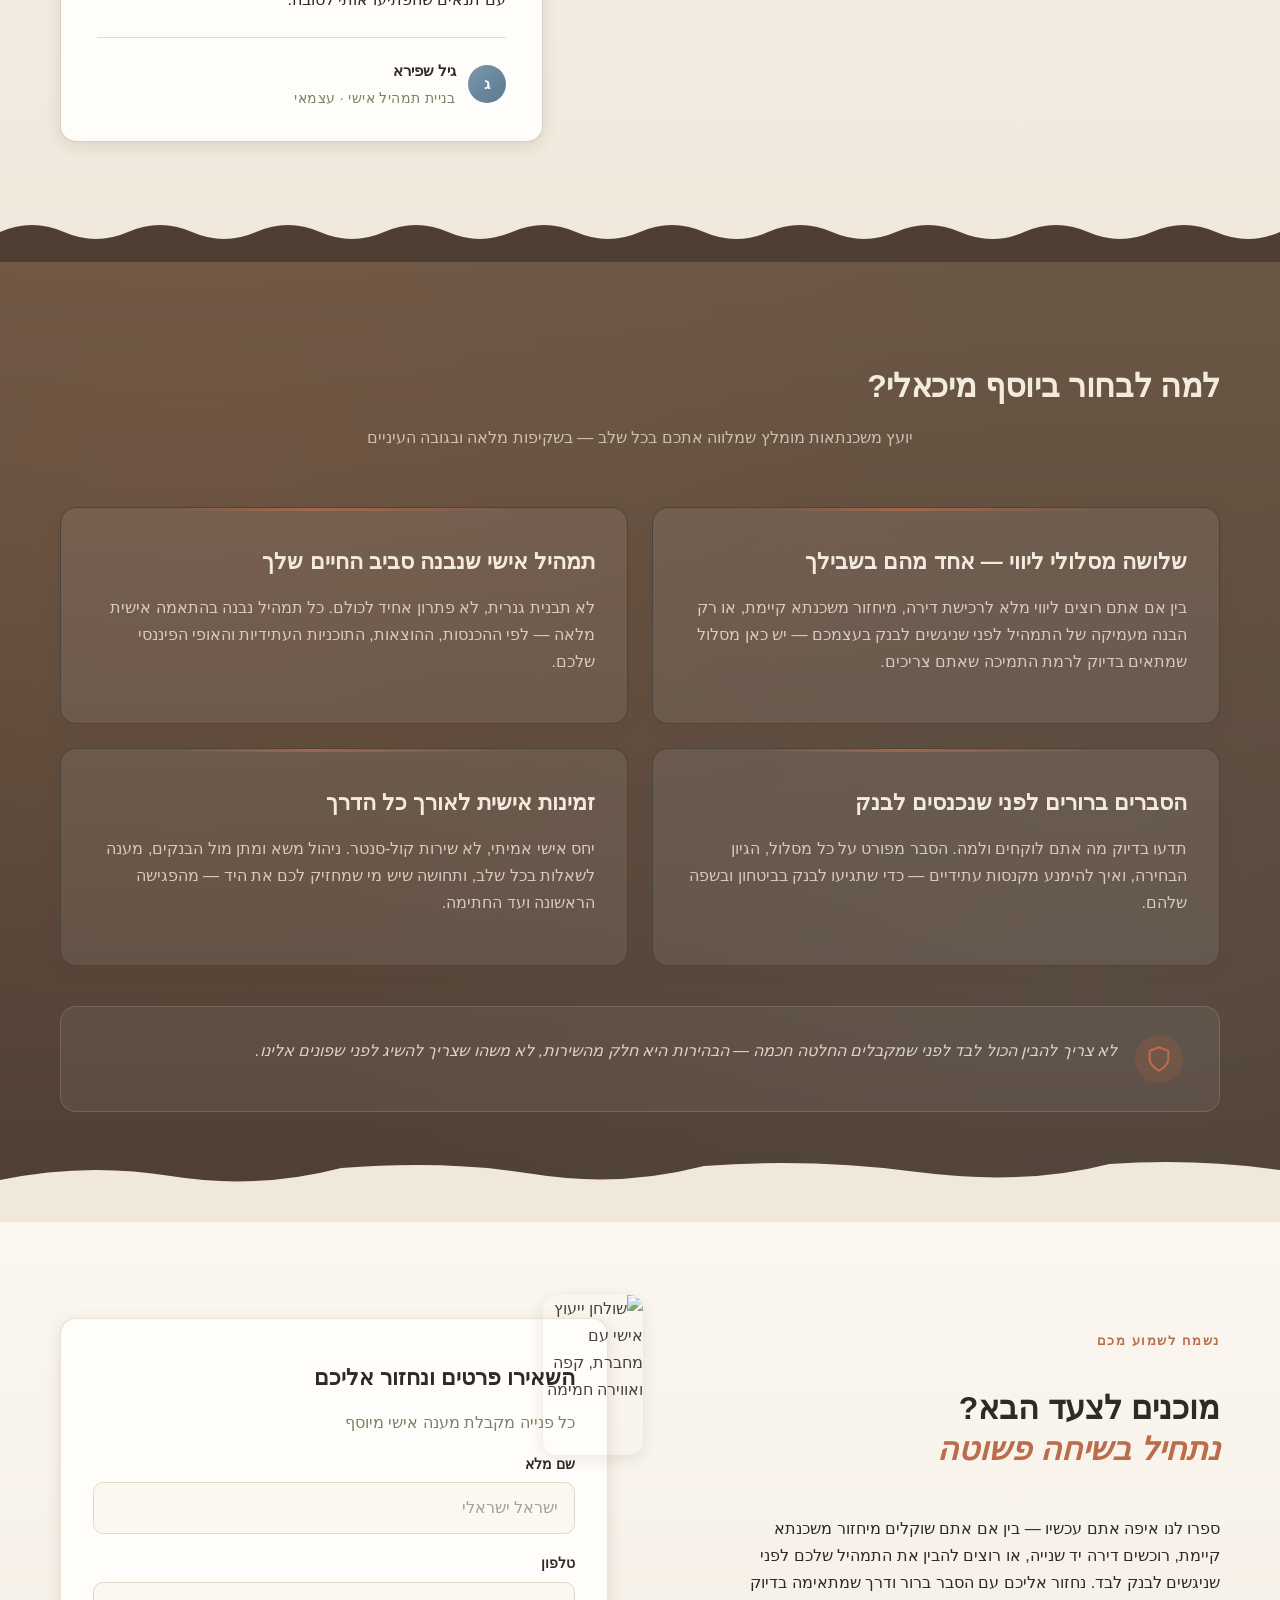
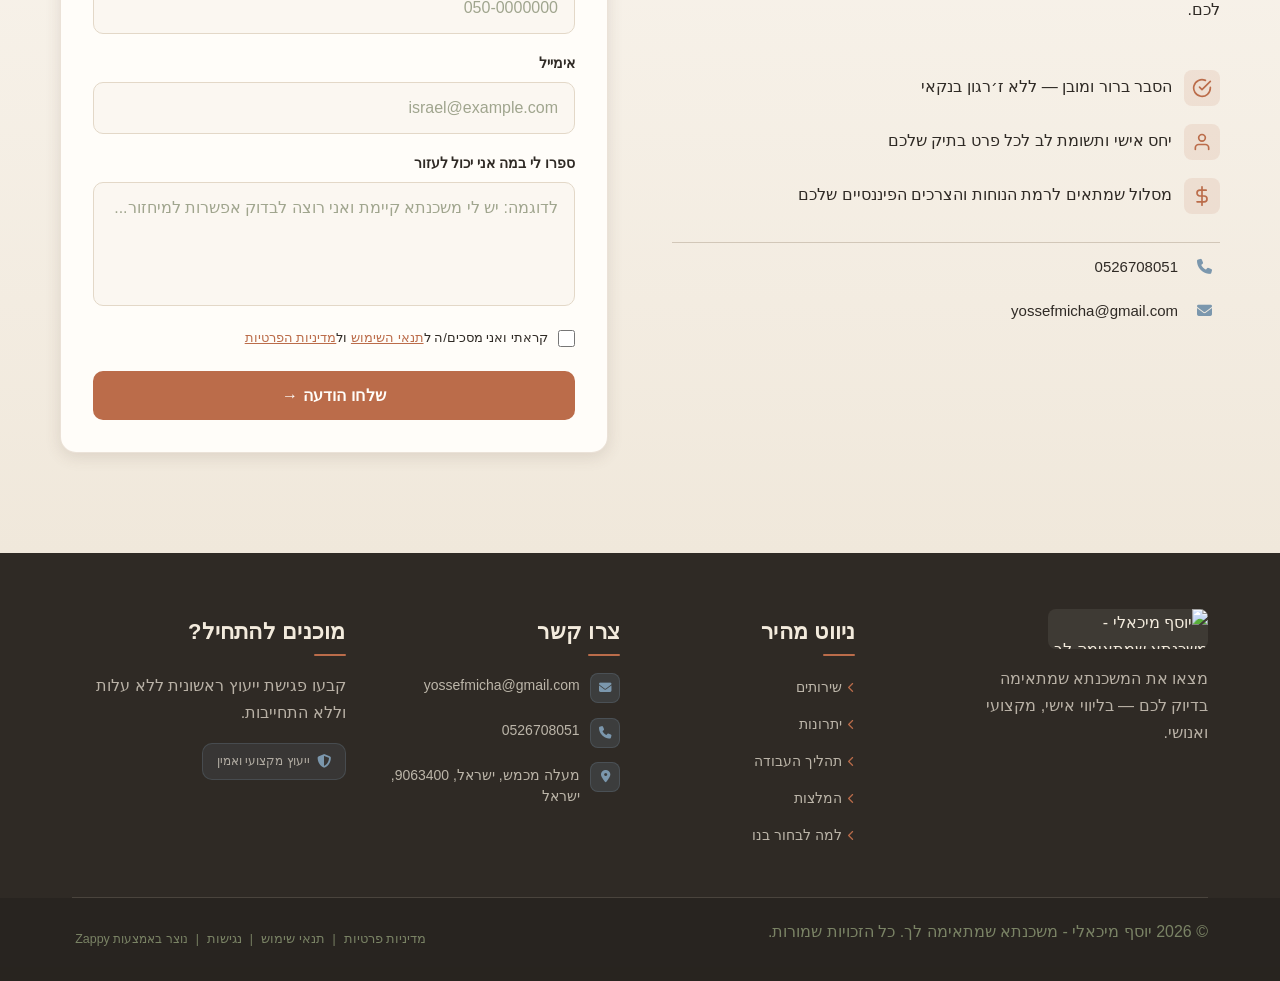
==== commit fb8e66fe: "Background sync: Progressive GitHub Sync" ====
--- a/index.html
+++ b/index.html
@@ -223,25 +223,25 @@
     <meta name="twitter:card" content="summary_large_image">
     <meta name="twitter:title" content="יועץ משכנתאות מומלץ שחוסך לך כסף — יוסף מיכאלי - משכנתא שמתאימה לך">
     <meta name="twitter:description" content="רוצה משכנתא שעובדת בשבילך? יוסף מיכאלי מציע ייעוץ אישי, שקוף ומקצועי לרכישת דירה ומיחזור משכנתא. חסוך בריבית ותגיע לבנק בביטחון מלא.">
-    <meta property="og:type" content="website">
-  <meta property="og:locale" content="he_IL">
-  
-  
-  
-  
-  
-  <link rel="stylesheet" href="https://cdnjs.cloudflare.com/ajax/libs/font-awesome/6.4.0/css/all.min.css">
+    <meta property="og:type" content="website" />
+  <meta property="og:locale" content="he_IL" />
+  
+  
+  
+  
+  
+  <link rel="stylesheet" href="https://cdnjs.cloudflare.com/ajax/libs/font-awesome/6.4.0/css/all.min.css" />
 
     <!-- Favicons -->
-    <link rel="icon" type="image/x-icon" href="/assets/favicon.ico">
-    <link rel="icon" type="image/png" sizes="16x16" href="/assets/favicon-16x16.png">
-    <link rel="icon" type="image/png" sizes="32x32" href="/assets/favicon-32x32.png">
-    <link rel="icon" type="image/png" sizes="48x48" href="/assets/favicon-48x48.png">
-    <link rel="icon" type="image/png" sizes="192x192" href="/assets/favicon-192x192.png">
-    <link rel="icon" type="image/png" sizes="512x512" href="/assets/favicon-512x512.png">
-    <link rel="apple-touch-icon" href="/assets/apple-touch-icon.png">
+    <link rel="icon" type="image/x-icon" href="/assets/favicon.ico" />
+    <link rel="icon" type="image/png" sizes="16x16" href="/assets/favicon-16x16.png" />
+    <link rel="icon" type="image/png" sizes="32x32" href="/assets/favicon-32x32.png" />
+    <link rel="icon" type="image/png" sizes="48x48" href="/assets/favicon-48x48.png" />
+    <link rel="icon" type="image/png" sizes="192x192" href="/assets/favicon-192x192.png" />
+    <link rel="icon" type="image/png" sizes="512x512" href="/assets/favicon-512x512.png" />
+    <link rel="apple-touch-icon" href="/assets/apple-touch-icon.png" />
     <!-- Cookie Consent -->
-    <link rel="stylesheet" href="https://cdn.jsdelivr.net/npm/vanilla-cookieconsent@3/dist/cookieconsent.css">
+    <link rel="stylesheet" href="https://cdn.jsdelivr.net/npm/vanilla-cookieconsent@3/dist/cookieconsent.css" />
     <script src="https://cdn.jsdelivr.net/npm/vanilla-cookieconsent@3/dist/cookieconsent.umd.js"></script>
     <!-- Mickidum Accessibility Toolbar -->
     <script src="https://cdn.jsdelivr.net/gh/mickidum/acc_toolbar/acctoolbar/acctoolbar.min.js"></script>
@@ -336,23 +336,23 @@
   <nav class="navbar" dir="rtl">
   <button class="mobile-toggle" id="mobileToggle" aria-label="Menu">
     <svg class="hamburger-icon" width="24" height="24" viewBox="0 0 24 24" fill="none">
-      <path d="M3 12h18M3 6h18M3 18h18" stroke="currentColor" stroke-width="2" stroke-linecap="round"></path>
+      <path d="M3 12h18M3 6h18M3 18h18" stroke="currentColor" stroke-width="2" stroke-linecap="round"/>
     </svg>
     <svg class="close-icon" width="24" height="24" viewBox="0 0 24 24" fill="none" style="display: none;">
-      <path d="M18 6L6 18M6 6l12 12" stroke="currentColor" stroke-width="2" stroke-linecap="round"></path>
+      <path d="M18 6L6 18M6 6l12 12" stroke="currentColor" stroke-width="2" stroke-linecap="round"/>
     </svg>
   </button>
 
   <button class="phone-header-btn" data-phone="0526708051" aria-label="Call">
     <svg width="20" height="20" viewBox="0 0 24 24" fill="currentColor">
-      <path d="M22 16.92v3a2 2 0 0 1-2.18 2 19.79 19.79 0 0 1-8.63-3.07 19.5 19.5 0 0 1-6-6 19.79 19.79 0 0 1-3.07-8.67A2 2 0 0 1 4.11 2h3a2 2 0 0 1 2 1.72 12.84 12.84 0 0 0 .7 2.81 2 2 0 0 1-.45 2.11L8.09 9.91a16 16 0 0 0 6 6l1.27-1.27a2 2 0 0 1 2.11-.45 12.84 12.84 0 0 0 2.81.7A2 2 0 0 1 22 16.92z"></path>
+      <path d="M22 16.92v3a2 2 0 0 1-2.18 2 19.79 19.79 0 0 1-8.63-3.07 19.5 19.5 0 0 1-6-6 19.79 19.79 0 0 1-3.07-8.67A2 2 0 0 1 4.11 2h3a2 2 0 0 1 2 1.72 12.84 12.84 0 0 0 .7 2.81 2 2 0 0 1-.45 2.11L8.09 9.91a16 16 0 0 0 6 6l1.27-1.27a2 2 0 0 1 2.11-.45 12.84 12.84 0 0 0 2.81.7A2 2 0 0 1 22 16.92z"/>
     </svg>
   </button>
 
   <div class="nav-container">
     <div class="nav-right-group"><div class="nav-brand">
       <a href="/" class="logo-link">
-        <img src="/assets/logo.webp" alt="יוסף מיכאלי - משכנתא שמתאימה לך" class="logo">
+        <img src="/assets/logo.webp" alt="יוסף מיכאלי - משכנתא שמתאימה לך" class="logo" />
       </a>
     </div><ul class="nav-menu" id="navMenu"><li><a href="#services">שירותים</a></li><li><a href="#benefits">יתרונות</a></li><li><a href="#process">תהליך</a></li><li><a href="#testimonials">המלצות</a></li><li><a href="#trust-signals">אמינות</a></li></ul></div>
 
@@ -796,7 +796,7 @@
     <section id="hero" class="index-hero-section" data-layout-spec="בית-hero" dir="rtl" data-hero-type="fullscreen-scrim">
   <!-- Background Image -->
   <div class="index-hero-bg">
-    <img data-hero-bg="true" data-placeholder="index-hero-image-1" data-context="Warm daylight home consultation scene: a friendly Israeli mortgage advisor sitting across a dining table from a couple, notebook pages and printed mortgage documents spread on the table, a steaming coffee cup nearby, natural sunlight streaming through a window, relaxed and trusting body language, warm home interior with wooden furniture, soft cream and terracotta tones, photorealistic, wide angle, horizontal format, no text overlays" width="1440" height="900" src="/assets/site-index-hero-image-1.webp" alt="יועץ משכנתאות מקצועי בפגישה אישית עם לקוחות בבית">
+    <img data-hero-bg="true" data-placeholder="index-hero-image-1" data-context="Warm daylight home consultation scene: a friendly Israeli mortgage advisor sitting across a dining table from a couple, notebook pages and printed mortgage documents spread on the table, a steaming coffee cup nearby, natural sunlight streaming through a window, relaxed and trusting body language, warm home interior with wooden furniture, soft cream and terracotta tones, photorealistic, wide angle, horizontal format, no text overlays" width="1440" height="900" src="/assets/site-index-hero-image-1.webp" alt="יועץ משכנתאות מקצועי בפגישה אישית עם לקוחות בבית" />
   </div>
 
   <!-- Scrim overlay -->
@@ -807,7 +807,7 @@
     <div class="index-hero-card">
       <span class="index-hero-label">יועץ משכנתאות מומלץ</span>
 
-      <h1 class="index-hero-h1">המשכנתא שמתאימה לך —<br><em>לא לכולם</em></h1>
+      <h1 class="index-hero-h1">המשכנתא שמתאימה לך —<br /><em>לא לכולם</em></h1>
 
       <h3 class="index-hero-subtitle">שלושה מסלולי שירות מותאמים אישית: מיחזור משכנתא לשיפור תנאים וחיסכון בריבית, ליווי מלא לרכישת דירה עם בניית תמהיל וניהול משא ומתן מול הבנקים, ופגישת תמהיל אישי לאנשים שרוצים להבין הכול לפני שמגיעים לבנק בעצמם.</h3>
 
@@ -826,7 +826,7 @@
   <!-- Bottom torn-paper divider -->
   <div class="index-hero-divider-wrapper">
     <svg data-no-icon-edit="true" aria-hidden="true" viewBox="0 0 1440 72" preserveAspectRatio="none" xmlns="http://www.w3.org/2000/svg">
-      <path d="M0,72 L0,38 Q60,28 120,36 T240,30 Q300,36 360,26 T480,32 Q540,28 600,34 T720,26 Q780,32 840,28 T960,34 Q1020,26 1080,32 T1200,28 Q1260,34 1320,28 T1440,34 L1440,72 Z" fill="#FBF7F1"></path>
+      <path d="M0,72 L0,38 Q60,28 120,36 T240,30 Q300,36 360,26 T480,32 Q540,28 600,34 T720,26 Q780,32 840,28 T960,34 Q1020,26 1080,32 T1200,28 Q1260,34 1320,28 T1440,34 L1440,72 Z" fill="#FBF7F1"/>
     </svg>
   </div>
 </section>
@@ -886,7 +886,7 @@
   <!-- Bottom Wave Divider -->
   <div class="index-services-divider-wrapper">
     <svg data-no-icon-edit="true" aria-hidden="true" viewBox="0 0 1440 80" preserveAspectRatio="none" xmlns="http://www.w3.org/2000/svg">
-      <path d="M0,80 L0,48 Q60,38 130,50 T280,44 Q360,36 450,50 T620,42 Q700,35 800,48 T960,42 Q1050,36 1140,50 T1320,44 Q1380,38 1440,48 L1440,80 Z" fill="#FBF7F1"></path>
+      <path d="M0,80 L0,48 Q60,38 130,50 T280,44 Q360,36 450,50 T620,42 Q700,35 800,48 T960,42 Q1050,36 1140,50 T1320,44 Q1380,38 1440,48 L1440,80 Z" fill="#FBF7F1"/>
     </svg>
   </div>
 </section>
@@ -898,15 +898,15 @@
       <!-- Content Column (START = RIGHT in RTL) -->
       <div class="index-benefits-content">
         <span class="index-benefits-eyebrow">למה לבחור בנו</span>
-        <h2 class="index-benefits-heading">ייעוץ משכנתא שמרגיש<br><em>כמו שיחה אמיתית</em></h2>
+        <h2 class="index-benefits-heading">ייעוץ משכנתא שמרגיש<br /><em>כמו שיחה אמיתית</em></h2>
         <p class="index-benefits-intro">כשמדובר בהחלטה הפיננסית הגדולה ביותר בחיים, מגיע לכם יועץ משכנתאות שמסביר הכול בגובה העיניים, מכיר את המצב שלכם לעומק, ומלווה אתכם עד שאתם מרגישים בטוחים לחלוטין בכל צעד.</p>
 
         <ul class="index-benefits-list">
           <li class="index-benefits-item">
             <div class="index-benefits-icon-wrap">
               <svg data-element-type="icon" data-icon-type="svg" xmlns="http://www.w3.org/2000/svg" width="24" height="24" viewBox="0 0 24 24" fill="none" stroke="currentColor" stroke-width="2" stroke-linecap="round" stroke-linejoin="round" aria-hidden="true">
-                <path d="M20 21v-2a4 4 0 0 0-4-4H8a4 4 0 0 0-4 4v2"></path>
-                <circle cx="12" cy="7" r="4"></circle>
+                <path d="M20 21v-2a4 4 0 0 0-4-4H8a4 4 0 0 0-4 4v2"/>
+                <circle cx="12" cy="7" r="4"/>
               </svg>
             </div>
             <div class="index-benefits-item-content">
@@ -918,9 +918,9 @@
           <li class="index-benefits-item">
             <div class="index-benefits-icon-wrap">
               <svg data-element-type="icon" data-icon-type="svg" xmlns="http://www.w3.org/2000/svg" width="24" height="24" viewBox="0 0 24 24" fill="none" stroke="currentColor" stroke-width="2" stroke-linecap="round" stroke-linejoin="round" aria-hidden="true">
-                <circle cx="12" cy="12" r="10"></circle>
-                <line x1="12" y1="8" x2="12" y2="12"></line>
-                <line x1="12" y1="16" x2="12.01" y2="16"></line>
+                <circle cx="12" cy="12" r="10"/>
+                <line x1="12" y1="8" x2="12" y2="12"/>
+                <line x1="12" y1="16" x2="12.01" y2="16"/>
               </svg>
             </div>
             <div class="index-benefits-item-content">
@@ -932,7 +932,7 @@
           <li class="index-benefits-item">
             <div class="index-benefits-icon-wrap">
               <svg data-element-type="icon" data-icon-type="svg" xmlns="http://www.w3.org/2000/svg" width="24" height="24" viewBox="0 0 24 24" fill="none" stroke="currentColor" stroke-width="2" stroke-linecap="round" stroke-linejoin="round" aria-hidden="true">
-                <path d="M22 16.92v3a2 2 0 0 1-2.18 2 19.79 19.79 0 0 1-8.63-3.07A19.5 19.5 0 0 1 4.69 12 19.79 19.79 0 0 1 1.61 3.41 2 2 0 0 1 3.6 1.22h3a2 2 0 0 1 2 1.72c.127.96.361 1.903.7 2.81a2 2 0 0 1-.45 2.11L7.91 8.82a16 16 0 0 0 6.29 6.29l.98-.98a2 2 0 0 1 2.11-.45c.907.339 1.85.573 2.81.7A2 2 0 0 1 22 16.92z"></path>
+                <path d="M22 16.92v3a2 2 0 0 1-2.18 2 19.79 19.79 0 0 1-8.63-3.07A19.5 19.5 0 0 1 4.69 12 19.79 19.79 0 0 1 1.61 3.41 2 2 0 0 1 3.6 1.22h3a2 2 0 0 1 2 1.72c.127.96.361 1.903.7 2.81a2 2 0 0 1-.45 2.11L7.91 8.82a16 16 0 0 0 6.29 6.29l.98-.98a2 2 0 0 1 2.11-.45c.907.339 1.85.573 2.81.7A2 2 0 0 1 22 16.92z"/>
               </svg>
             </div>
             <div class="index-benefits-item-content">
@@ -944,8 +944,8 @@
           <li class="index-benefits-item">
             <div class="index-benefits-icon-wrap">
               <svg data-element-type="icon" data-icon-type="svg" xmlns="http://www.w3.org/2000/svg" width="24" height="24" viewBox="0 0 24 24" fill="none" stroke="currentColor" stroke-width="2" stroke-linecap="round" stroke-linejoin="round" aria-hidden="true">
-                <polyline points="9 11 12 14 22 4"></polyline>
-                <path d="M21 12v7a2 2 0 0 1-2 2H5a2 2 0 0 1-2-2V5a2 2 0 0 1 2-2h11"></path>
+                <polyline points="9 11 12 14 22 4"/>
+                <path d="M21 12v7a2 2 0 0 1-2 2H5a2 2 0 0 1-2-2V5a2 2 0 0 1 2-2h11"/>
               </svg>
             </div>
             <div class="index-benefits-item-content">
@@ -961,7 +961,7 @@
         <div class="index-benefits-image-wrapper">
           <div class="index-benefits-backplate" aria-hidden="true"></div>
           <figure class="index-benefits-figure">
-            <img data-placeholder="index-benefits-image-1" data-context="Warm, intimate home setting showing a mortgage advisor and client sitting at a kitchen table, having a face-to-face conversation. Open notebooks with handwritten notes and highlighted pages visible on the table. Natural light, soft warm tones, genuine human connection. No formal office setting — feels like a trusted friend explaining financial options clearly. Israeli-style home environment, relaxed and personal atmosphere." src="/assets/site-index-benefits-image-1.webp" width="600" height="740" alt="יועץ משכנתאות מסביר תמהיל אישי ללקוח בשיחה אישית ביתית" class="index-benefits-photo">
+            <img data-placeholder="index-benefits-image-1" data-context="Warm, intimate home setting showing a mortgage advisor and client sitting at a kitchen table, having a face-to-face conversation. Open notebooks with handwritten notes and highlighted pages visible on the table. Natural light, soft warm tones, genuine human connection. No formal office setting — feels like a trusted friend explaining financial options clearly. Israeli-style home environment, relaxed and personal atmosphere." src="/assets/site-index-benefits-image-1.webp" width="600" height="740" alt="יועץ משכנתאות מסביר תמהיל אישי ללקוח בשיחה אישית ביתית" class="index-benefits-photo" />
           </figure>
         </div>
       </div>
@@ -972,7 +972,7 @@
   <!-- Bottom diagonal divider -->
   <div class="index-benefits-divider-wrapper">
     <svg data-no-icon-edit="true" aria-hidden="true" viewBox="0 0 1200 90" preserveAspectRatio="none" xmlns="http://www.w3.org/2000/svg">
-      <path d="M0,90 L0,55 Q200,28 400,38 Q600,48 800,22 Q1000,2 1200,18 L1200,90 Z" fill="#4F3F33"></path>
+      <path d="M0,90 L0,55 Q200,28 400,38 Q600,48 800,22 Q1000,2 1200,18 L1200,90 Z" fill="#4F3F33"/>
     </svg>
   </div>
 </section>
@@ -983,7 +983,7 @@
     <!-- Section Header -->
     <div class="index-process-header">
       <span class="index-process-label">איך זה עובד</span>
-      <h2 class="index-process-title">מהרגע הראשון ועד לחתימה —<br><em>תהליך ברור, צעד אחר צעד</em></h2>
+      <h2 class="index-process-title">מהרגע הראשון ועד לחתימה —<br /><em>תהליך ברור, צעד אחר צעד</em></h2>
       <p class="index-process-subtitle">כל לקוח מגיע עם מצב שונה ומטרות שונות. השיטה נשארת אותה הדבר: להבין לעומק, לתכנן בחכמה, להסביר בבהירות, ולצאת לדרך עם ביטחון אמיתי.</p>
     </div>
 
@@ -993,7 +993,7 @@
       <!-- Connector Lines (desktop) -->
       <div class="index-process-connectors" aria-hidden="true">
         <svg data-no-icon-edit="true" aria-hidden="true" viewBox="0 0 900 40" preserveAspectRatio="none" xmlns="http://www.w3.org/2000/svg">
-          <path d="M220,20 C280,8 340,32 420,20 C500,8 560,32 640,20 C700,10 740,28 780,20" stroke="rgba(187,108,74,0.35)" stroke-width="1.5" fill="none" stroke-dasharray="6 4"></path>
+          <path d="M220,20 C280,8 340,32 420,20 C500,8 560,32 640,20 C700,10 740,28 780,20" stroke="rgba(187,108,74,0.35)" stroke-width="1.5" fill="none" stroke-dasharray="6 4"/>
         </svg>
       </div>
 
@@ -1001,7 +1001,7 @@
       <article class="index-process-step index-process-step--first">
         <div class="index-process-step-number" aria-label="שלב ראשון">01</div>
         <div class="index-process-step-icon">
-          <svg data-element-type="icon" data-icon-type="svg" xmlns="http://www.w3.org/2000/svg" width="36" height="36" viewBox="0 0 24 24" fill="none" stroke="currentColor" stroke-width="1.6" stroke-linecap="round" stroke-linejoin="round"><circle cx="11" cy="11" r="8"></circle><path d="m21 21-4.35-4.35"></path><path d="M11 8v6M8 11h6"></path></svg>
+          <svg data-element-type="icon" data-icon-type="svg" xmlns="http://www.w3.org/2000/svg" width="36" height="36" viewBox="0 0 24 24" fill="none" stroke="currentColor" stroke-width="1.6" stroke-linecap="round" stroke-linejoin="round"><circle cx="11" cy="11" r="8"/><path d="m21 21-4.35-4.35"/><path d="M11 8v6M8 11h6"/></svg>
         </div>
         <div class="index-process-step-content">
           <h3>הבנת התמונה המלאה</h3>
@@ -1014,7 +1014,7 @@
       <article class="index-process-step">
         <div class="index-process-step-number" aria-label="שלב שני">02</div>
         <div class="index-process-step-icon">
-          <svg data-element-type="icon" data-icon-type="svg" xmlns="http://www.w3.org/2000/svg" width="36" height="36" viewBox="0 0 24 24" fill="none" stroke="currentColor" stroke-width="1.6" stroke-linecap="round" stroke-linejoin="round"><rect x="3" y="3" width="7" height="7" rx="1"></rect><rect x="14" y="3" width="7" height="7" rx="1"></rect><rect x="3" y="14" width="7" height="7" rx="1"></rect><path d="M14 17h7M17.5 14v7"></path></svg>
+          <svg data-element-type="icon" data-icon-type="svg" xmlns="http://www.w3.org/2000/svg" width="36" height="36" viewBox="0 0 24 24" fill="none" stroke="currentColor" stroke-width="1.6" stroke-linecap="round" stroke-linejoin="round"><rect x="3" y="3" width="7" height="7" rx="1"/><rect x="14" y="3" width="7" height="7" rx="1"/><rect x="3" y="14" width="7" height="7" rx="1"/><path d="M14 17h7M17.5 14v7"/></svg>
         </div>
         <div class="index-process-step-content">
           <h3>בניית תמהיל אישי מדויק</h3>
@@ -1027,7 +1027,7 @@
       <article class="index-process-step">
         <div class="index-process-step-number" aria-label="שלב שלישי">03</div>
         <div class="index-process-step-icon">
-          <svg data-element-type="icon" data-icon-type="svg" xmlns="http://www.w3.org/2000/svg" width="36" height="36" viewBox="0 0 24 24" fill="none" stroke="currentColor" stroke-width="1.6" stroke-linecap="round" stroke-linejoin="round"><path d="M14 2H6a2 2 0 0 0-2 2v16a2 2 0 0 0 2 2h12a2 2 0 0 0 2-2V8z"></path><polyline points="14 2 14 8 20 8"></polyline><line x1="16" y1="13" x2="8" y2="13"></line><line x1="16" y1="17" x2="8" y2="17"></line><polyline points="10 9 9 9 8 9"></polyline></svg>
+          <svg data-element-type="icon" data-icon-type="svg" xmlns="http://www.w3.org/2000/svg" width="36" height="36" viewBox="0 0 24 24" fill="none" stroke="currentColor" stroke-width="1.6" stroke-linecap="round" stroke-linejoin="round"><path d="M14 2H6a2 2 0 0 0-2 2v16a2 2 0 0 0 2 2h12a2 2 0 0 0 2-2V8z"/><polyline points="14 2 14 8 20 8"/><line x1="16" y1="13" x2="8" y2="13"/><line x1="16" y1="17" x2="8" y2="17"/><polyline points="10 9 9 9 8 9"/></svg>
         </div>
         <div class="index-process-step-content">
           <h3>הסבר ברור ובגובה העיניים</h3>
@@ -1040,7 +1040,7 @@
       <article class="index-process-step index-process-step--last">
         <div class="index-process-step-number" aria-label="שלב רביעי">04</div>
         <div class="index-process-step-icon">
-          <svg data-element-type="icon" data-icon-type="svg" xmlns="http://www.w3.org/2000/svg" width="36" height="36" viewBox="0 0 24 24" fill="none" stroke="currentColor" stroke-width="1.6" stroke-linecap="round" stroke-linejoin="round"><path d="M22 11.08V12a10 10 0 1 1-5.93-9.14"></path><polyline points="22 4 12 14.01 9 11.01"></polyline></svg>
+          <svg data-element-type="icon" data-icon-type="svg" xmlns="http://www.w3.org/2000/svg" width="36" height="36" viewBox="0 0 24 24" fill="none" stroke="currentColor" stroke-width="1.6" stroke-linecap="round" stroke-linejoin="round"><path d="M22 11.08V12a10 10 0 1 1-5.93-9.14"/><polyline points="22 4 12 14.01 9 11.01"/></svg>
         </div>
         <div class="index-process-step-content">
           <h3>יוצאים לדרך עם ביטחון</h3>
@@ -1056,7 +1056,7 @@
     <div class="index-process-footnote">
       <div class="index-process-footnote-inner">
         <span class="index-process-footnote-icon" aria-hidden="true">
-          <svg data-element-type="icon" data-icon-type="svg" xmlns="http://www.w3.org/2000/svg" width="20" height="20" viewBox="0 0 24 24" fill="none" stroke="currentColor" stroke-width="1.8" stroke-linecap="round" stroke-linejoin="round"><circle cx="12" cy="12" r="10"></circle><line x1="12" y1="8" x2="12" y2="12"></line><line x1="12" y1="16" x2="12.01" y2="16"></line></svg>
+          <svg data-element-type="icon" data-icon-type="svg" xmlns="http://www.w3.org/2000/svg" width="20" height="20" viewBox="0 0 24 24" fill="none" stroke="currentColor" stroke-width="1.8" stroke-linecap="round" stroke-linejoin="round"><circle cx="12" cy="12" r="10"/><line x1="12" y1="8" x2="12" y2="12"/><line x1="12" y1="16" x2="12.01" y2="16"/></svg>
         </span>
         <p>רמת המעורבות משתנה בין השירותים — ליווי מלא, ייעוץ תמהיל, או מיחזור משכנתא — אך שיטת החשיבה הברורה והאישית נשארת זהה בכולם.</p>
       </div>
@@ -1067,7 +1067,7 @@
   <!-- Bottom Divider: Cream arc into next light section -->
   <div class="index-process-divider-wrapper">
     <svg data-no-icon-edit="true" aria-hidden="true" viewBox="0 0 1440 90" preserveAspectRatio="none" xmlns="http://www.w3.org/2000/svg">
-      <path d="M0,90 L0,55 Q180,10 360,38 Q540,65 720,28 Q900,-8 1080,32 Q1260,65 1440,42 L1440,90 Z" fill="#F0E8DB"></path>
+      <path d="M0,90 L0,55 Q180,10 360,38 Q540,65 720,28 Q900,-8 1080,32 Q1260,65 1440,42 L1440,90 Z" fill="#F0E8DB"/>
     </svg>
   </div>
 
@@ -1143,7 +1143,7 @@
   <!-- Bottom scallop divider -->
   <div class="index-testimonials-divider-wrapper">
     <svg data-no-icon-edit="true" aria-hidden="true" viewBox="0 0 1200 72" preserveAspectRatio="none" xmlns="http://www.w3.org/2000/svg">
-      <path d="M0,72 L0,42 Q30,28 60,42 Q90,56 120,42 Q150,28 180,42 Q210,56 240,42 Q270,28 300,42 Q330,56 360,42 Q390,28 420,42 Q450,56 480,42 Q510,28 540,42 Q570,56 600,42 Q630,28 660,42 Q690,56 720,42 Q750,28 780,42 Q810,56 840,42 Q870,28 900,42 Q930,56 960,42 Q990,28 1020,42 Q1050,56 1080,42 Q1110,28 1140,42 Q1170,56 1200,42 L1200,72 Z" fill="#4F3F33"></path>
+      <path d="M0,72 L0,42 Q30,28 60,42 Q90,56 120,42 Q150,28 180,42 Q210,56 240,42 Q270,28 300,42 Q330,56 360,42 Q390,28 420,42 Q450,56 480,42 Q510,28 540,42 Q570,56 600,42 Q630,28 660,42 Q690,56 720,42 Q750,28 780,42 Q810,56 840,42 Q870,28 900,42 Q930,56 960,42 Q990,28 1020,42 Q1050,56 1080,42 Q1110,28 1140,42 Q1170,56 1200,42 L1200,72 Z" fill="#4F3F33"/>
     </svg>
   </div>
 </section>
@@ -1191,7 +1191,7 @@
 
     <div class="trust-reassurance-strip">
       <div class="trust-strip-icon">
-        <svg data-element-type="icon" data-icon-type="svg" xmlns="http://www.w3.org/2000/svg" width="28" height="28" viewBox="0 0 24 24" fill="none" stroke="currentColor" stroke-width="1.8" stroke-linecap="round" stroke-linejoin="round" aria-hidden="true"><path d="M12 22s8-4 8-10V5l-8-3-8 3v7c0 6 8 10 8 10z"></path></svg>
+        <svg data-element-type="icon" data-icon-type="svg" xmlns="http://www.w3.org/2000/svg" width="28" height="28" viewBox="0 0 24 24" fill="none" stroke="currentColor" stroke-width="1.8" stroke-linecap="round" stroke-linejoin="round" aria-hidden="true"><path d="M12 22s8-4 8-10V5l-8-3-8 3v7c0 6 8 10 8 10z"/></svg>
       </div>
       <p class="trust-strip-text">לא צריך להבין הכול לבד לפני שמקבלים החלטה חכמה — הבהירות היא חלק מהשירות, לא משהו שצריך להשיג לפני שפונים אלינו.</p>
     </div>
@@ -1199,7 +1199,7 @@
 
   <div class="trust-divider-wrapper">
     <svg data-no-icon-edit="true" aria-hidden="true" viewBox="0 0 1200 90" preserveAspectRatio="none" xmlns="http://www.w3.org/2000/svg">
-      <path d="M0,90 L0,48 Q80,30 160,44 T320,36 Q420,28 500,42 T660,34 Q760,26 860,40 T1040,32 Q1120,26 1200,38 L1200,90 Z" fill="#F0E8DB"></path>
+      <path d="M0,90 L0,48 Q80,30 160,44 T320,36 Q420,28 500,42 T660,34 Q760,26 860,40 T1040,32 Q1120,26 1200,38 L1200,90 Z" fill="#F0E8DB"/>
     </svg>
   </div>
 </section>
@@ -1210,25 +1210,25 @@
     <!-- START: Emotional closing content -->
     <div class="index-contact-start">
       <div class="index-contact-eyebrow">נשמח לשמוע מכם</div>
-      <h2 class="index-contact-heading">מוכנים לצעד הבא?<br><span class="index-contact-heading-accent">נתחיל בשיחה פשוטה</span></h2>
+      <h2 class="index-contact-heading">מוכנים לצעד הבא?<br /><span class="index-contact-heading-accent">נתחיל בשיחה פשוטה</span></h2>
       <p class="index-contact-intro">ספרו לנו איפה אתם עכשיו — בין אם אתם שוקלים מיחזור משכנתא קיימת, רוכשים דירה יד שנייה, או רוצים להבין את התמהיל שלכם לפני שניגשים לבנק לבד. נחזור אליכם עם הסבר ברור ודרך שמתאימה בדיוק לכם.</p>
 
       <ul class="index-contact-reassurance">
         <li class="index-contact-reassurance-item" data-grid-item-index="0">
           <span class="index-contact-reassurance-icon" aria-hidden="true">
-            <svg data-element-type="icon" data-icon-type="svg" xmlns="http://www.w3.org/2000/svg" width="20" height="20" viewBox="0 0 24 24" fill="none" stroke="currentColor" stroke-width="2" stroke-linecap="round" stroke-linejoin="round"><path d="M22 11.08V12a10 10 0 1 1-5.93-9.14"></path><polyline points="22 4 12 14.01 9 11.01"></polyline></svg>
+            <svg data-element-type="icon" data-icon-type="svg" xmlns="http://www.w3.org/2000/svg" width="20" height="20" viewBox="0 0 24 24" fill="none" stroke="currentColor" stroke-width="2" stroke-linecap="round" stroke-linejoin="round"><path d="M22 11.08V12a10 10 0 1 1-5.93-9.14"/><polyline points="22 4 12 14.01 9 11.01"/></svg>
           </span>
           <span class="index-contact-reassurance-text">הסבר ברור ומובן — ללא ז׳רגון בנקאי</span>
         </li>
         <li class="index-contact-reassurance-item" data-grid-item-index="1">
           <span class="index-contact-reassurance-icon" aria-hidden="true">
-            <svg data-element-type="icon" data-icon-type="svg" xmlns="http://www.w3.org/2000/svg" width="20" height="20" viewBox="0 0 24 24" fill="none" stroke="currentColor" stroke-width="2" stroke-linecap="round" stroke-linejoin="round"><path d="M20 21v-2a4 4 0 0 0-4-4H8a4 4 0 0 0-4 4v2"></path><circle cx="12" cy="7" r="4"></circle></svg>
+            <svg data-element-type="icon" data-icon-type="svg" xmlns="http://www.w3.org/2000/svg" width="20" height="20" viewBox="0 0 24 24" fill="none" stroke="currentColor" stroke-width="2" stroke-linecap="round" stroke-linejoin="round"><path d="M20 21v-2a4 4 0 0 0-4-4H8a4 4 0 0 0-4 4v2"/><circle cx="12" cy="7" r="4"/></svg>
           </span>
           <span class="index-contact-reassurance-text">יחס אישי ותשומת לב לכל פרט בתיק שלכם</span>
         </li>
         <li class="index-contact-reassurance-item" data-grid-item-index="2">
           <span class="index-contact-reassurance-icon" aria-hidden="true">
-            <svg data-element-type="icon" data-icon-type="svg" xmlns="http://www.w3.org/2000/svg" width="20" height="20" viewBox="0 0 24 24" fill="none" stroke="currentColor" stroke-width="2" stroke-linecap="round" stroke-linejoin="round"><line x1="12" y1="1" x2="12" y2="23"></line><path d="M17 5H9.5a3.5 3.5 0 0 0 0 7h5a3.5 3.5 0 0 1 0 7H6"></path></svg>
+            <svg data-element-type="icon" data-icon-type="svg" xmlns="http://www.w3.org/2000/svg" width="20" height="20" viewBox="0 0 24 24" fill="none" stroke="currentColor" stroke-width="2" stroke-linecap="round" stroke-linejoin="round"><line x1="12" y1="1" x2="12" y2="23"/><path d="M17 5H9.5a3.5 3.5 0 0 0 0 7h5a3.5 3.5 0 0 1 0 7H6"/></svg>
           </span>
           <span class="index-contact-reassurance-text">מסלול שמתאים לרמת הנוחות והצרכים הפיננסיים שלכם</span>
         </li>
@@ -1239,11 +1239,11 @@
           <span class="index-contact-direct-icon" aria-hidden="true"><i class="fa fa-phone" data-element-type="icon" data-element-id="icon-1777014167114-t7zdrrpwy" data-icon-type="fontawesome"></i></span>
           <a href="tel:0526708051" class="index-contact-direct-link">0526708051</a>
         </div>
-        <div class="index-contact-direct-item" style="">
+        <div class="index-contact-direct-item" style>
           <span class="index-contact-direct-icon" aria-hidden="true"><i class="fa fa-envelope" data-element-type="icon" data-element-id="icon-1777014167114-vasmdg7sq" data-icon-type="fontawesome" style="cursor: pointer;"></i></span>
           <a href="mailto:yossefmicha@gmail.com" class="index-contact-direct-link">yossefmicha@gmail.com</a>
         </div>
-        <svg xmlns="http://www.w3.org/2000/svg" viewBox="0 0 24 24" width="20" height="20" fill="currentColor" aria-hidden="true" data-element-type="icon" data-element-id="icon-1777014382703-pzln6rma2" data-icon-type="svg" style="cursor: pointer;"><path d="M19.05 4.91A9.82 9.82 0 0 0 12.04 2c-5.46 0-9.91 4.45-9.91 9.91c0 1.75.46 3.45 1.32 4.95L2.05 22l5.25-1.38c1.45.79 3.08 1.21 4.74 1.21c5.46 0 9.91-4.45 9.91-9.91c0-2.65-1.03-5.14-2.9-7.01m-7.01 15.24c-1.48 0-2.93-.4-4.2-1.15l-.3-.18l-3.12.82l.83-3.04l-.2-.31a8.26 8.26 0 0 1-1.26-4.38c0-4.54 3.7-8.24 8.24-8.24c2.2 0 4.27.86 5.82 2.42a8.18 8.18 0 0 1 2.41 5.83c.02 4.54-3.68 8.23-8.22 8.23m4.52-6.16c-.25-.12-1.47-.72-1.69-.81c-.23-.08-.39-.12-.56.12c-.17.25-.64.81-.78.97c-.14.17-.29.19-.54.06c-.25-.12-1.05-.39-1.99-1.23c-.74-.66-1.23-1.47-1.38-1.72c-.14-.25-.02-.38.11-.51c.11-.11.25-.29.37-.43s.17-.25.25-.41c.08-.17.04-.31-.02-.43s-.56-1.34-.76-1.84c-.2-.48-.41-.42-.56-.43h-.48c-.17 0-.43.06-.66.31c-.22.25-.86.85-.86 2.07s.89 2.4 1.01 2.56c.12.17 1.75 2.67 4.23 3.74c.59.26 1.05.41 1.41.52c.59.19 1.13.16 1.56.1c.48-.07 1.47-.6 1.67-1.18c.21-.58.21-1.07.14-1.18s-.22-.16-.47-.28"></path></svg><p class="zappy-editable"><a href="https://katzr.net/fd372a" target="_blank" class="index-contact-direct-link btn btn-ghost" data-native-element="true" data-element-id="zappy-drop-e2hrbl2po" data-element-type="button" style="outline: none; color: rgb(47, 42, 37) !important; border-color: transparent !important; background-color: transparent !important; background-image: none !important;" rel="noopener noreferrer">שלחו הודעה בוואטסאפ</a></p><div class="index-contact-direct-item" style="">
+        <p class="zappy-editable"></p><div class="index-contact-direct-item" style>
           <span class="index-contact-direct-icon" aria-hidden="true">
             
           </span>
@@ -1258,25 +1258,25 @@
 
         <!-- Lifestyle image tile peeking from top-end corner -->
         <div class="index-contact-image-tile" aria-hidden="true">
-          <img data-placeholder="index-contact-image-1" data-context="Warm, intimate consultation moment at a kitchen table: an open notebook with handwritten mortgage notes, a ceramic coffee mug with steam, natural morning light, a pen resting on paper, soft warm tones of cream and terracotta, documentary-style photography, no people visible, cozy home atmosphere suggesting a personal financial consultation" width="180" height="280" src="/assets/site-index-contact-image-1.webp" alt="שולחן ייעוץ אישי עם מחברת, קפה ואווירה חמימה" data-element-type="image" data-element-id="img-1777014167116-ktdpdjtmp">
+          <img data-placeholder="index-contact-image-1" data-context="Warm, intimate consultation moment at a kitchen table: an open notebook with handwritten mortgage notes, a ceramic coffee mug with steam, natural morning light, a pen resting on paper, soft warm tones of cream and terracotta, documentary-style photography, no people visible, cozy home atmosphere suggesting a personal financial consultation" width="180" height="280" src="/assets/site-index-contact-image-1.webp" alt="שולחן ייעוץ אישי עם מחברת, קפה ואווירה חמימה" data-element-type="image" data-element-id="img-1777014167116-ktdpdjtmp" />
         </div>
 
         <div class="index-contact-form-inner">
           <h3 class="index-contact-form-title">השאירו פרטים ונחזור אליכם</h3>
           <p class="index-contact-form-subtitle">כל פנייה מקבלת מענה אישי מיוסף</p>
 
-          <form class="contact-form index-contact-form" novalidate="">
+          <form class="contact-form index-contact-form" novalidate>
             <div class="index-contact-field">
               <label for="contact-name" class="index-contact-label">שם מלא</label>
-              <input type="text" id="contact-name" name="name" class="index-contact-input" placeholder="ישראל ישראלי" required="">
+              <input type="text" id="contact-name" name="name" class="index-contact-input" placeholder="ישראל ישראלי" required />
             </div>
             <div class="index-contact-field">
               <label for="contact-phone" class="index-contact-label">טלפון</label>
-              <input type="tel" id="contact-phone" name="phone" class="index-contact-input" placeholder="050-0000000" required="">
+              <input type="tel" id="contact-phone" name="phone" class="index-contact-input" placeholder="050-0000000" required />
             </div>
             <div class="index-contact-field">
               <label for="contact-email" class="index-contact-label">אימייל</label>
-              <input type="email" id="contact-email" name="email" class="index-contact-input" placeholder="israel@example.com">
+              <input type="email" id="contact-email" name="email" class="index-contact-input" placeholder="israel@example.com" />
             </div>
             <div class="index-contact-field">
               <label for="contact-message" class="index-contact-label">ספרו לי במה אני יכול לעזור</label>
@@ -1285,7 +1285,7 @@
 
             <div class="privacy-consent">
               <label class="privacy-consent-label">
-                <input type="checkbox" name="privacy_consent" class="privacy-consent-checkbox" required="">
+                <input type="checkbox" name="privacy_consent" class="privacy-consent-checkbox" required />
                 <span>קראתי ואני מסכים/ה ל<a href="/terms" target="_blank">תנאי השימוש</a> ול<a href="/privacy" target="_blank">מדיניות הפרטיות</a></span>
               </label>
             </div>
@@ -1307,7 +1307,7 @@
       <!-- Column 1: Company Info -->
       <div class="footer-col footer-brand">
         <div class="footer-logo-wrap">
-          <img src="/assets/logo.webp" alt="יוסף מיכאלי - משכנתא שמתאימה לך" class="logo">
+          <img src="/assets/logo.webp" alt="יוסף מיכאלי - משכנתא שמתאימה לך" class="logo" />
         </div>
         <p class="footer-tagline">מצאו את המשכנתא שמתאימה בדיוק לכם — בליווי אישי, מקצועי ואנושי.</p>
         <div class="footer-social">
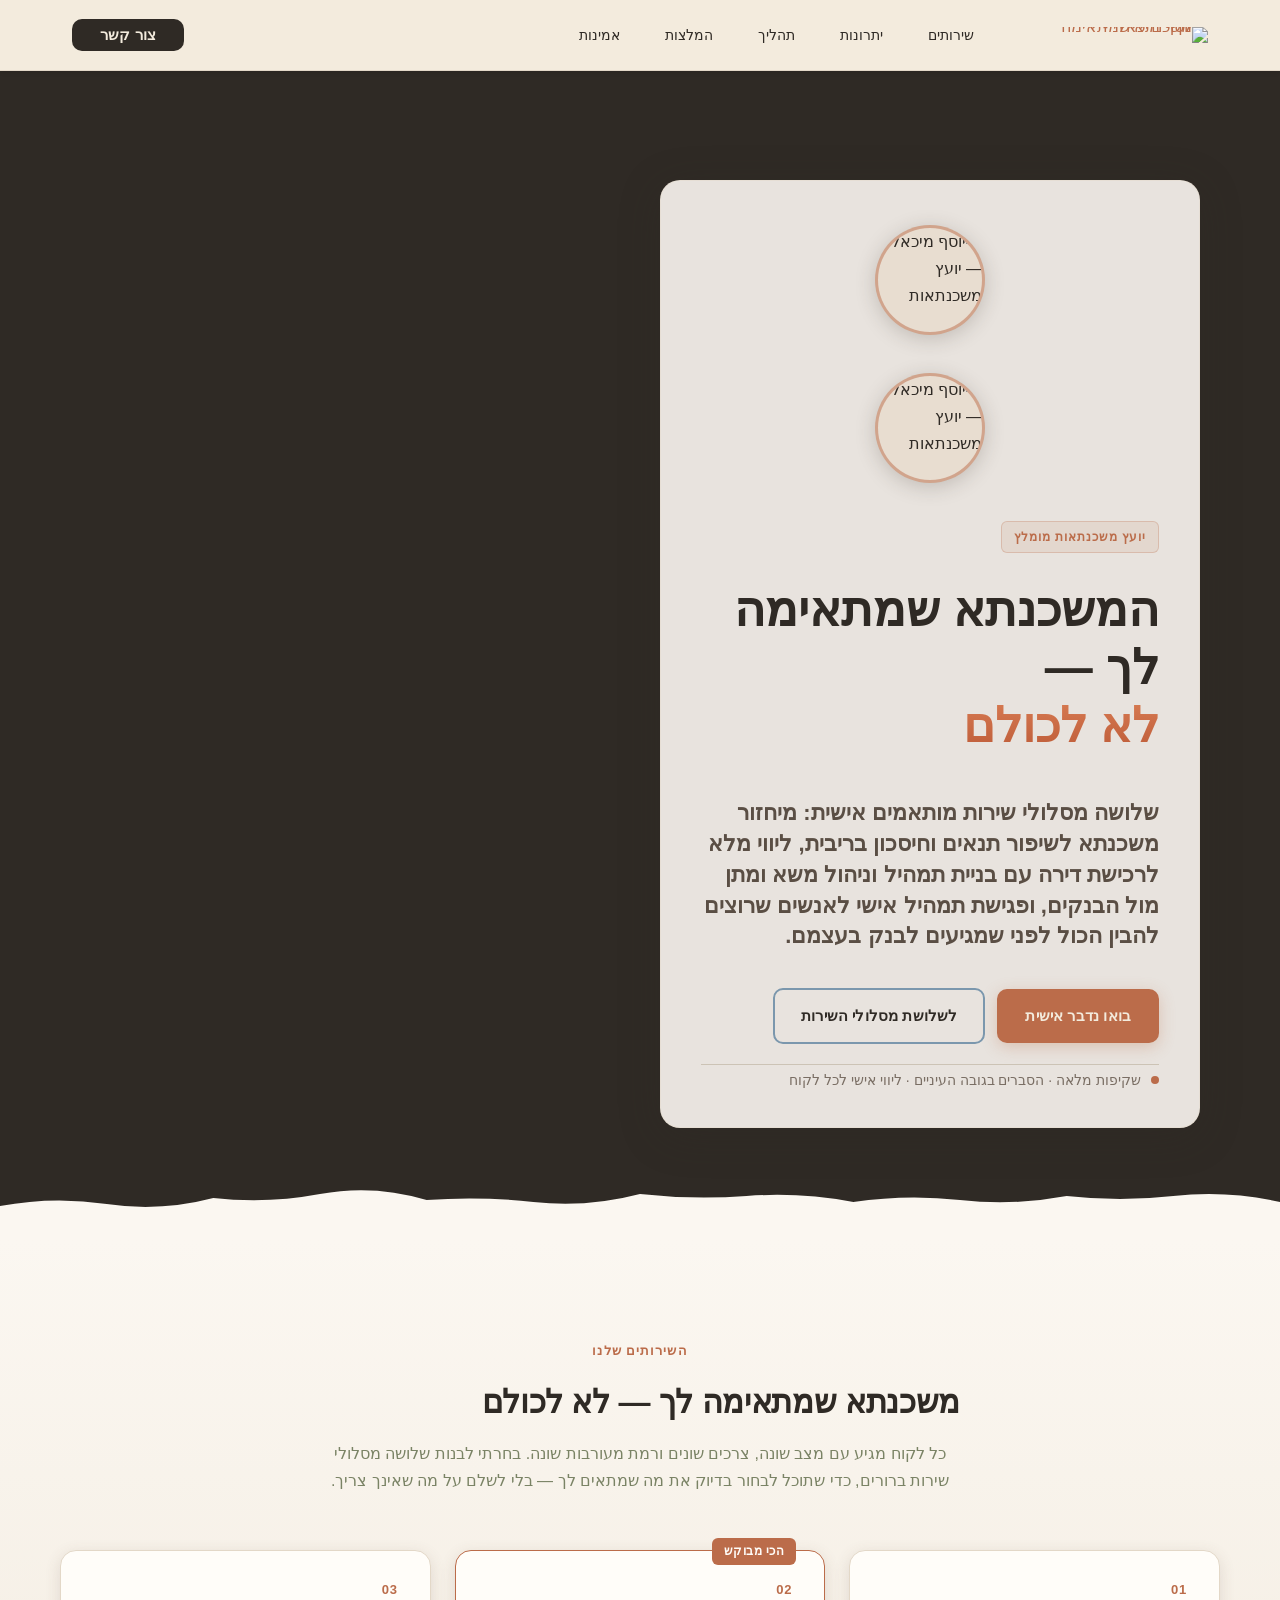
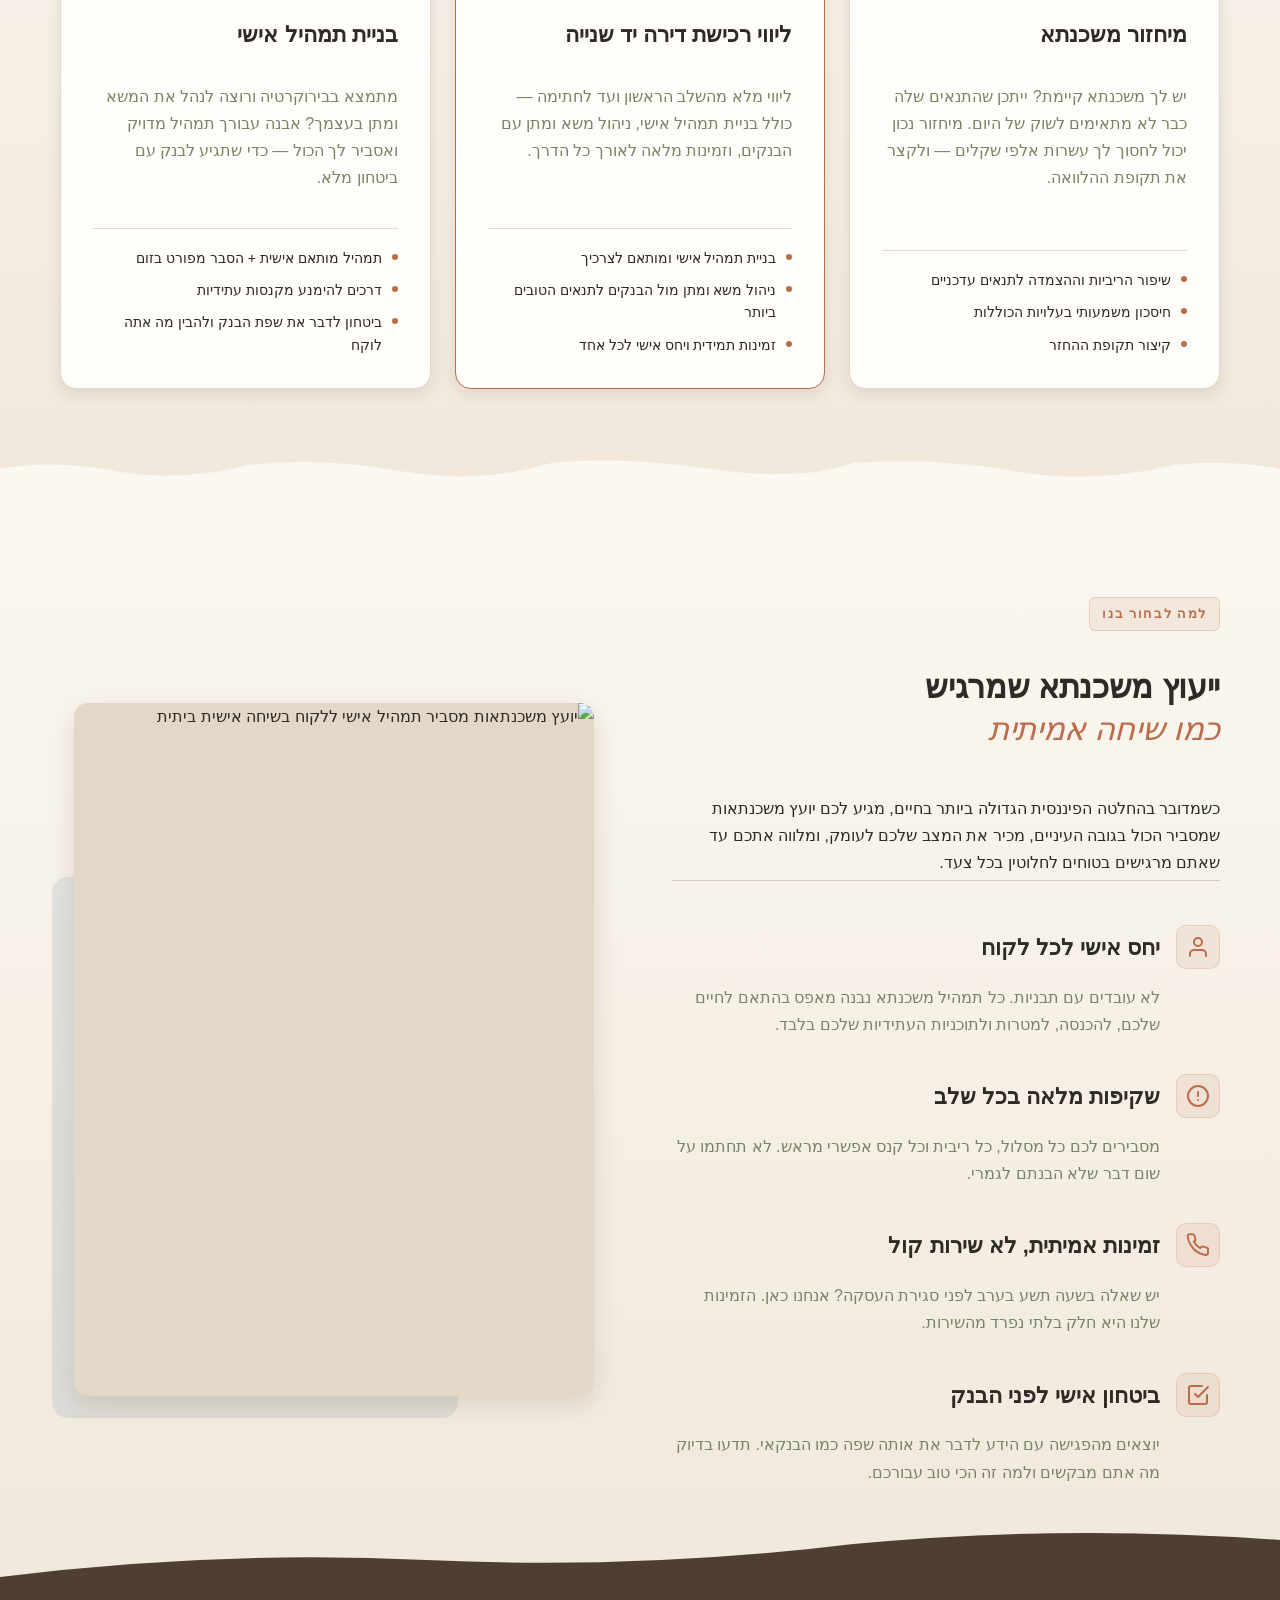
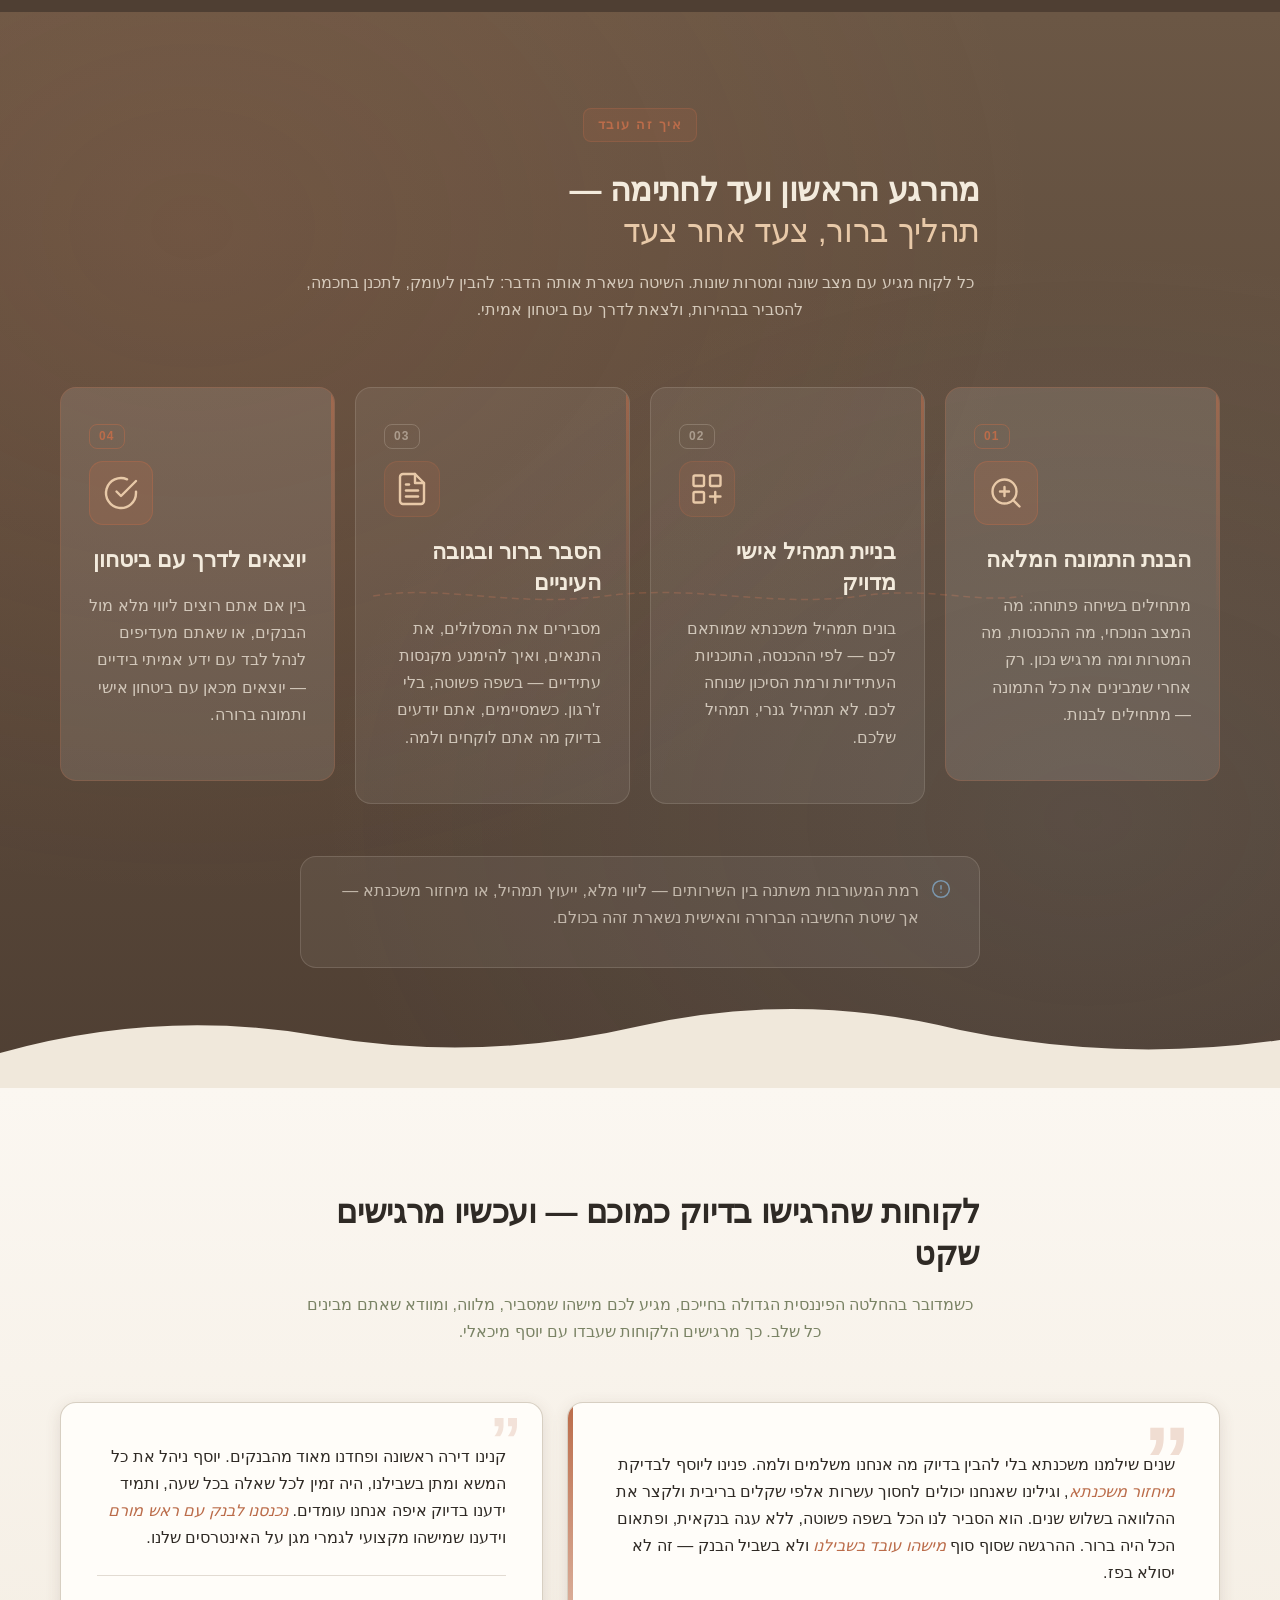
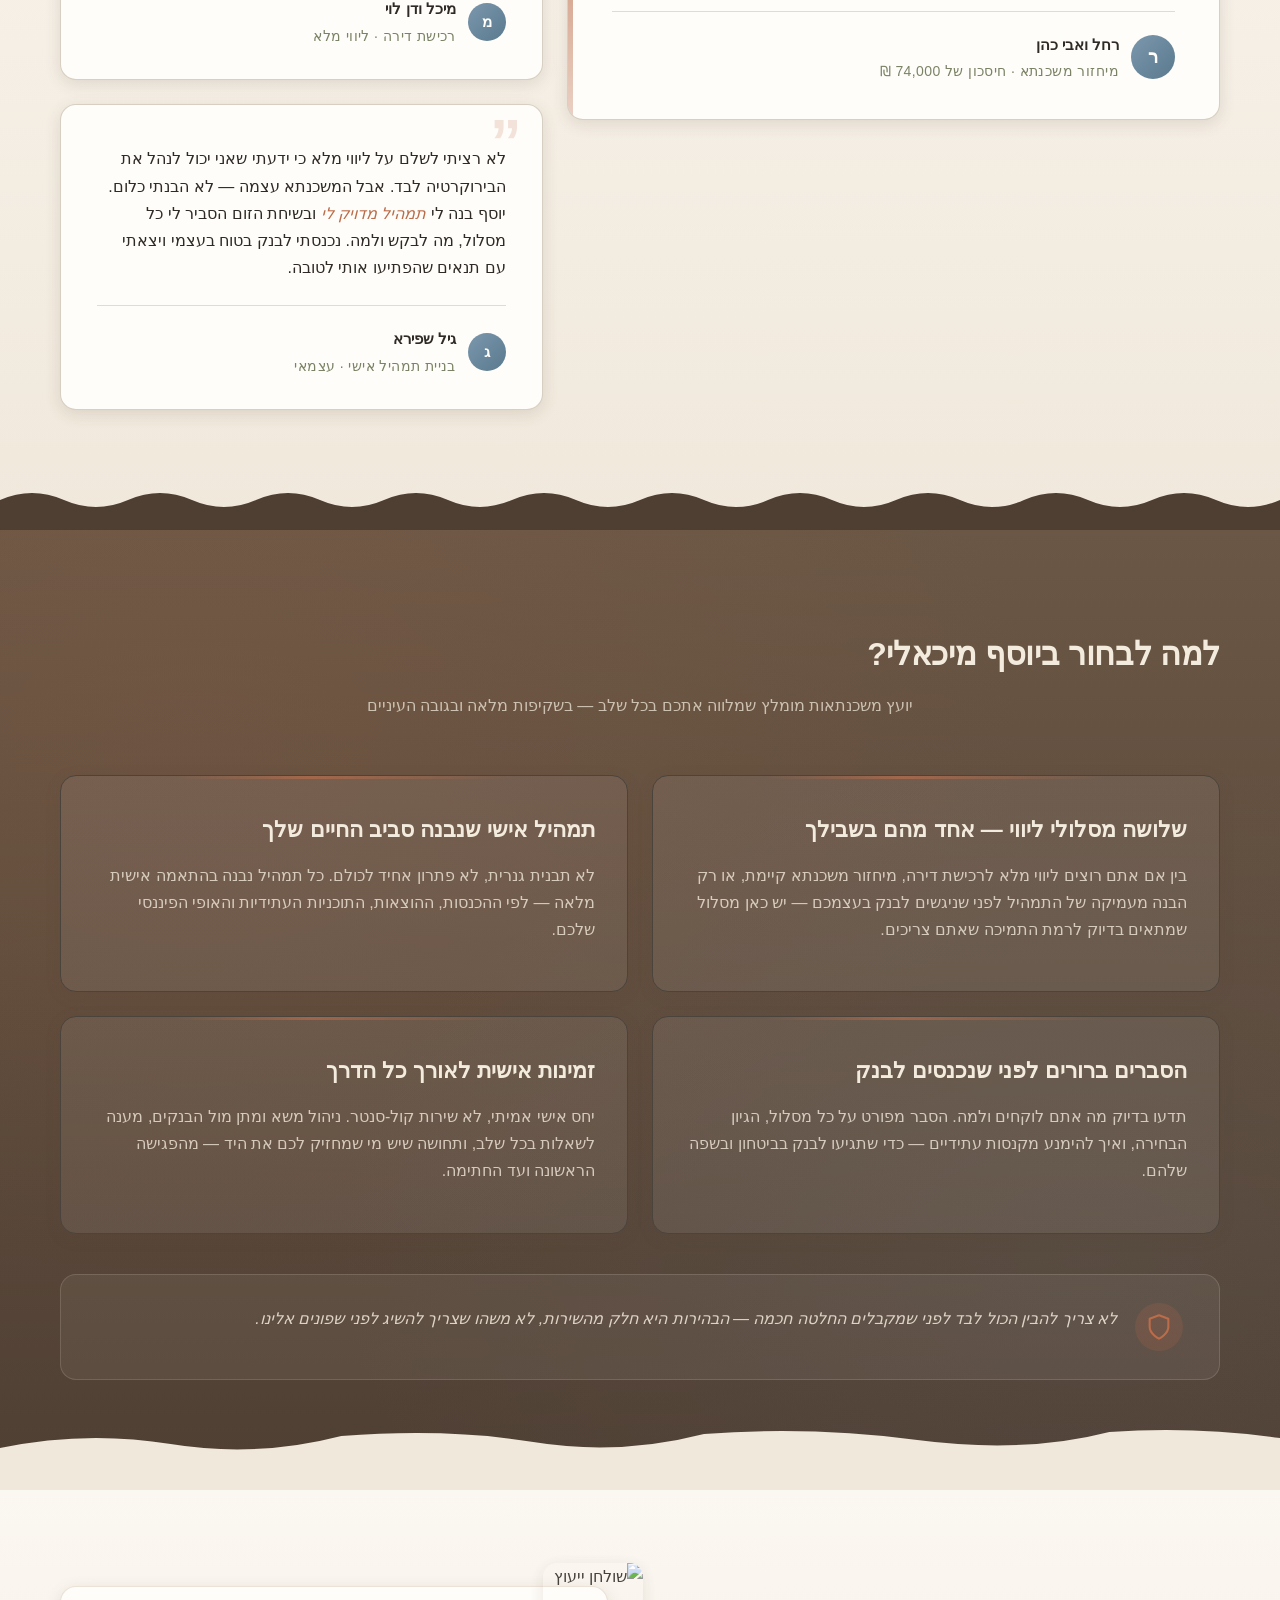
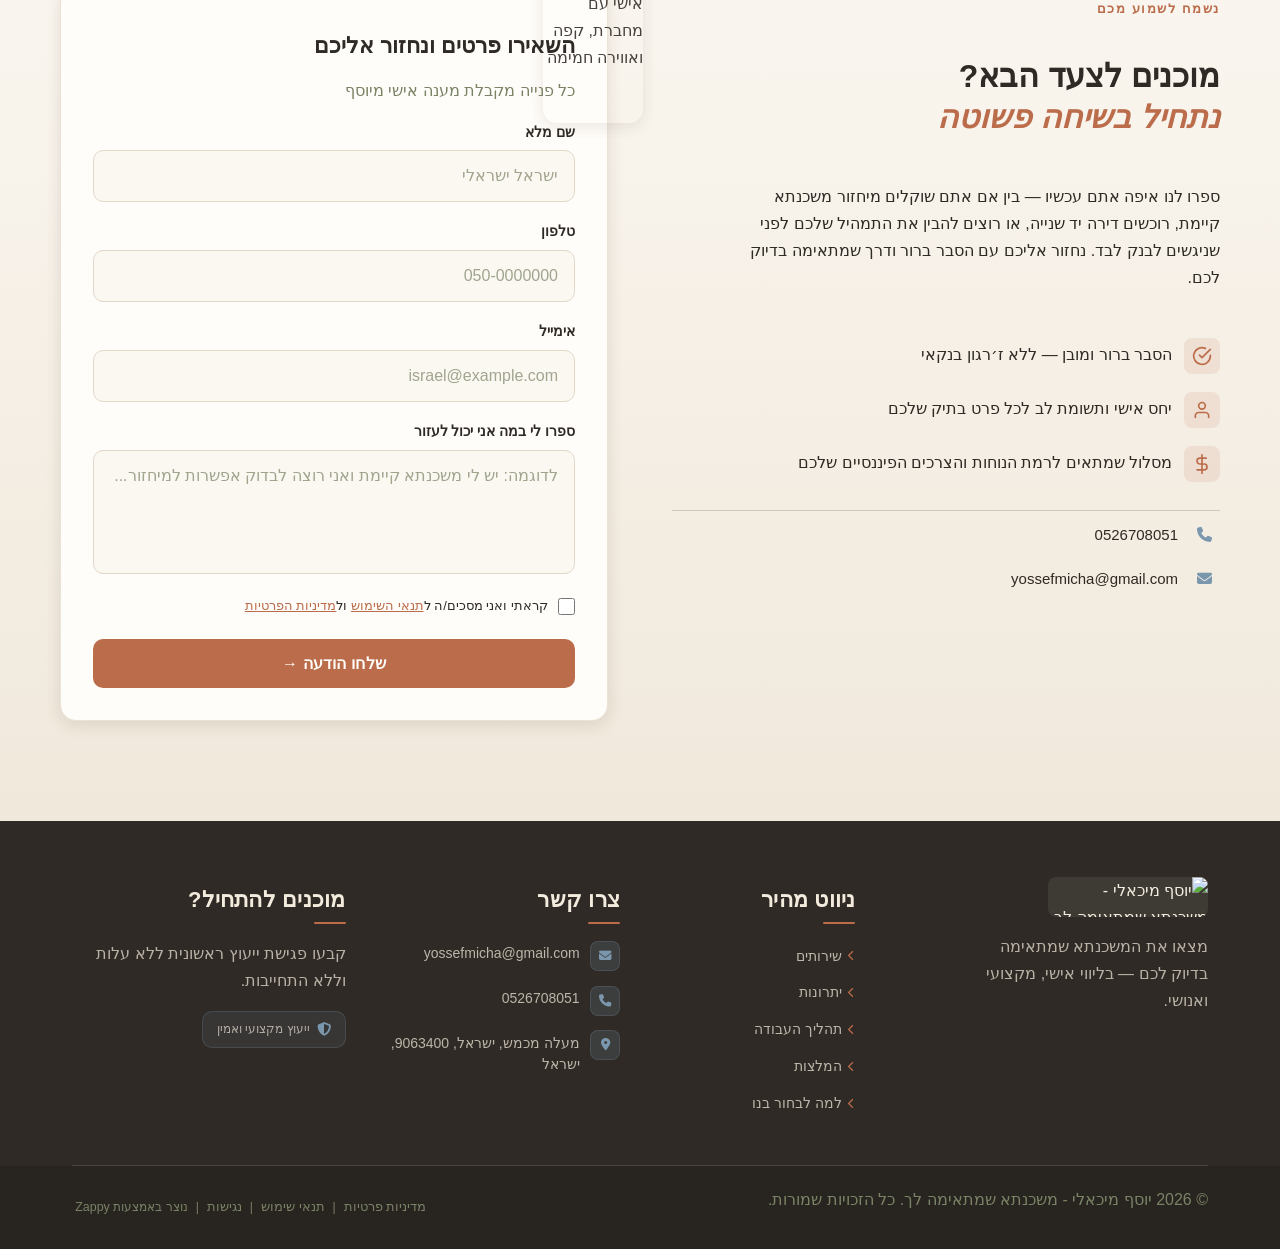
==== commit 8e924c96: "Background sync: Progressive GitHub Sync" ====
--- a/index.html
+++ b/index.html
@@ -223,25 +223,25 @@
     <meta name="twitter:card" content="summary_large_image">
     <meta name="twitter:title" content="יועץ משכנתאות מומלץ שחוסך לך כסף — יוסף מיכאלי - משכנתא שמתאימה לך">
     <meta name="twitter:description" content="רוצה משכנתא שעובדת בשבילך? יוסף מיכאלי מציע ייעוץ אישי, שקוף ומקצועי לרכישת דירה ומיחזור משכנתא. חסוך בריבית ותגיע לבנק בביטחון מלא.">
-    <meta property="og:type" content="website" />
-  <meta property="og:locale" content="he_IL" />
-  
-  
-  
-  
-  
-  <link rel="stylesheet" href="https://cdnjs.cloudflare.com/ajax/libs/font-awesome/6.4.0/css/all.min.css" />
+    <meta property="og:type" content="website">
+  <meta property="og:locale" content="he_IL">
+  
+  
+  
+  
+  
+  <link rel="stylesheet" href="https://cdnjs.cloudflare.com/ajax/libs/font-awesome/6.4.0/css/all.min.css">
 
     <!-- Favicons -->
-    <link rel="icon" type="image/x-icon" href="/assets/favicon.ico" />
-    <link rel="icon" type="image/png" sizes="16x16" href="/assets/favicon-16x16.png" />
-    <link rel="icon" type="image/png" sizes="32x32" href="/assets/favicon-32x32.png" />
-    <link rel="icon" type="image/png" sizes="48x48" href="/assets/favicon-48x48.png" />
-    <link rel="icon" type="image/png" sizes="192x192" href="/assets/favicon-192x192.png" />
-    <link rel="icon" type="image/png" sizes="512x512" href="/assets/favicon-512x512.png" />
-    <link rel="apple-touch-icon" href="/assets/apple-touch-icon.png" />
+    <link rel="icon" type="image/x-icon" href="/assets/favicon.ico">
+    <link rel="icon" type="image/png" sizes="16x16" href="/assets/favicon-16x16.png">
+    <link rel="icon" type="image/png" sizes="32x32" href="/assets/favicon-32x32.png">
+    <link rel="icon" type="image/png" sizes="48x48" href="/assets/favicon-48x48.png">
+    <link rel="icon" type="image/png" sizes="192x192" href="/assets/favicon-192x192.png">
+    <link rel="icon" type="image/png" sizes="512x512" href="/assets/favicon-512x512.png">
+    <link rel="apple-touch-icon" href="/assets/apple-touch-icon.png">
     <!-- Cookie Consent -->
-    <link rel="stylesheet" href="https://cdn.jsdelivr.net/npm/vanilla-cookieconsent@3/dist/cookieconsent.css" />
+    <link rel="stylesheet" href="https://cdn.jsdelivr.net/npm/vanilla-cookieconsent@3/dist/cookieconsent.css">
     <script src="https://cdn.jsdelivr.net/npm/vanilla-cookieconsent@3/dist/cookieconsent.umd.js"></script>
     <!-- Mickidum Accessibility Toolbar -->
     <script src="https://cdn.jsdelivr.net/gh/mickidum/acc_toolbar/acctoolbar/acctoolbar.min.js"></script>
@@ -336,23 +336,23 @@
   <nav class="navbar" dir="rtl">
   <button class="mobile-toggle" id="mobileToggle" aria-label="Menu">
     <svg class="hamburger-icon" width="24" height="24" viewBox="0 0 24 24" fill="none">
-      <path d="M3 12h18M3 6h18M3 18h18" stroke="currentColor" stroke-width="2" stroke-linecap="round"/>
+      <path d="M3 12h18M3 6h18M3 18h18" stroke="currentColor" stroke-width="2" stroke-linecap="round"></path>
     </svg>
     <svg class="close-icon" width="24" height="24" viewBox="0 0 24 24" fill="none" style="display: none;">
-      <path d="M18 6L6 18M6 6l12 12" stroke="currentColor" stroke-width="2" stroke-linecap="round"/>
+      <path d="M18 6L6 18M6 6l12 12" stroke="currentColor" stroke-width="2" stroke-linecap="round"></path>
     </svg>
   </button>
 
   <button class="phone-header-btn" data-phone="0526708051" aria-label="Call">
     <svg width="20" height="20" viewBox="0 0 24 24" fill="currentColor">
-      <path d="M22 16.92v3a2 2 0 0 1-2.18 2 19.79 19.79 0 0 1-8.63-3.07 19.5 19.5 0 0 1-6-6 19.79 19.79 0 0 1-3.07-8.67A2 2 0 0 1 4.11 2h3a2 2 0 0 1 2 1.72 12.84 12.84 0 0 0 .7 2.81 2 2 0 0 1-.45 2.11L8.09 9.91a16 16 0 0 0 6 6l1.27-1.27a2 2 0 0 1 2.11-.45 12.84 12.84 0 0 0 2.81.7A2 2 0 0 1 22 16.92z"/>
+      <path d="M22 16.92v3a2 2 0 0 1-2.18 2 19.79 19.79 0 0 1-8.63-3.07 19.5 19.5 0 0 1-6-6 19.79 19.79 0 0 1-3.07-8.67A2 2 0 0 1 4.11 2h3a2 2 0 0 1 2 1.72 12.84 12.84 0 0 0 .7 2.81 2 2 0 0 1-.45 2.11L8.09 9.91a16 16 0 0 0 6 6l1.27-1.27a2 2 0 0 1 2.11-.45 12.84 12.84 0 0 0 2.81.7A2 2 0 0 1 22 16.92z"></path>
     </svg>
   </button>
 
   <div class="nav-container">
     <div class="nav-right-group"><div class="nav-brand">
       <a href="/" class="logo-link">
-        <img src="/assets/logo.webp" alt="יוסף מיכאלי - משכנתא שמתאימה לך" class="logo" />
+        <img src="/assets/logo.webp" alt="יוסף מיכאלי - משכנתא שמתאימה לך" class="logo">
       </a>
     </div><ul class="nav-menu" id="navMenu"><li><a href="#services">שירותים</a></li><li><a href="#benefits">יתרונות</a></li><li><a href="#process">תהליך</a></li><li><a href="#testimonials">המלצות</a></li><li><a href="#trust-signals">אמינות</a></li></ul></div>
 
@@ -796,7 +796,7 @@
     <section id="hero" class="index-hero-section" data-layout-spec="בית-hero" dir="rtl" data-hero-type="fullscreen-scrim">
   <!-- Background Image -->
   <div class="index-hero-bg">
-    <img data-hero-bg="true" data-placeholder="index-hero-image-1" data-context="Warm daylight home consultation scene: a friendly Israeli mortgage advisor sitting across a dining table from a couple, notebook pages and printed mortgage documents spread on the table, a steaming coffee cup nearby, natural sunlight streaming through a window, relaxed and trusting body language, warm home interior with wooden furniture, soft cream and terracotta tones, photorealistic, wide angle, horizontal format, no text overlays" width="1440" height="900" src="/assets/site-index-hero-image-1.webp" alt="יועץ משכנתאות מקצועי בפגישה אישית עם לקוחות בבית" />
+    <img data-hero-bg="true" data-placeholder="index-hero-image-1" data-context="Warm daylight home consultation scene: a friendly Israeli mortgage advisor sitting across a dining table from a couple, notebook pages and printed mortgage documents spread on the table, a steaming coffee cup nearby, natural sunlight streaming through a window, relaxed and trusting body language, warm home interior with wooden furniture, soft cream and terracotta tones, photorealistic, wide angle, horizontal format, no text overlays" width="1440" height="900" src="/assets/site-index-hero-image-1.webp" alt="יועץ משכנתאות מקצועי בפגישה אישית עם לקוחות בבית">
   </div>
 
   <!-- Scrim overlay -->
@@ -805,9 +805,17 @@
   <!-- Content Card -->
   <div class="index-hero-container">
     <div class="index-hero-card">
+      <div class="index-hero-headshot-wrap">
+        <img class="index-hero-headshot" src="" data-placeholder="index-hero-headshot" data-context="Professional headshot portrait of Yosef Michaeli, Israeli mortgage advisor, warm friendly smile, looking directly at camera, clean neutral background, natural light, shoulders up, professional yet approachable, photorealistic" alt="יוסף מיכאלי — יועץ משכנתאות" width="120" height="120">
+      </div>
+
+      <div class="index-hero-headshot-wrap">
+        <img class="index-hero-headshot" src="/assets/headshot-placeholder.webp" data-placeholder="index-hero-headshot" data-context="Professional headshot portrait of Yosef Michaeli, Israeli mortgage advisor, warm friendly smile, looking directly at camera, clean neutral background, natural light, shoulders up, professional yet approachable, photorealistic" alt="יוסף מיכאלי — יועץ משכנתאות" width="120" height="120">
+      </div>
+
       <span class="index-hero-label">יועץ משכנתאות מומלץ</span>
 
-      <h1 class="index-hero-h1">המשכנתא שמתאימה לך —<br /><em>לא לכולם</em></h1>
+      <h1 class="index-hero-h1">המשכנתא שמתאימה לך —<br><em>לא לכולם</em></h1>
 
       <h3 class="index-hero-subtitle">שלושה מסלולי שירות מותאמים אישית: מיחזור משכנתא לשיפור תנאים וחיסכון בריבית, ליווי מלא לרכישת דירה עם בניית תמהיל וניהול משא ומתן מול הבנקים, ופגישת תמהיל אישי לאנשים שרוצים להבין הכול לפני שמגיעים לבנק בעצמם.</h3>
 
@@ -826,7 +834,7 @@
   <!-- Bottom torn-paper divider -->
   <div class="index-hero-divider-wrapper">
     <svg data-no-icon-edit="true" aria-hidden="true" viewBox="0 0 1440 72" preserveAspectRatio="none" xmlns="http://www.w3.org/2000/svg">
-      <path d="M0,72 L0,38 Q60,28 120,36 T240,30 Q300,36 360,26 T480,32 Q540,28 600,34 T720,26 Q780,32 840,28 T960,34 Q1020,26 1080,32 T1200,28 Q1260,34 1320,28 T1440,34 L1440,72 Z" fill="#FBF7F1"/>
+      <path d="M0,72 L0,38 Q60,28 120,36 T240,30 Q300,36 360,26 T480,32 Q540,28 600,34 T720,26 Q780,32 840,28 T960,34 Q1020,26 1080,32 T1200,28 Q1260,34 1320,28 T1440,34 L1440,72 Z" fill="#FBF7F1"></path>
     </svg>
   </div>
 </section>
@@ -886,7 +894,7 @@
   <!-- Bottom Wave Divider -->
   <div class="index-services-divider-wrapper">
     <svg data-no-icon-edit="true" aria-hidden="true" viewBox="0 0 1440 80" preserveAspectRatio="none" xmlns="http://www.w3.org/2000/svg">
-      <path d="M0,80 L0,48 Q60,38 130,50 T280,44 Q360,36 450,50 T620,42 Q700,35 800,48 T960,42 Q1050,36 1140,50 T1320,44 Q1380,38 1440,48 L1440,80 Z" fill="#FBF7F1"/>
+      <path d="M0,80 L0,48 Q60,38 130,50 T280,44 Q360,36 450,50 T620,42 Q700,35 800,48 T960,42 Q1050,36 1140,50 T1320,44 Q1380,38 1440,48 L1440,80 Z" fill="#FBF7F1"></path>
     </svg>
   </div>
 </section>
@@ -898,15 +906,15 @@
       <!-- Content Column (START = RIGHT in RTL) -->
       <div class="index-benefits-content">
         <span class="index-benefits-eyebrow">למה לבחור בנו</span>
-        <h2 class="index-benefits-heading">ייעוץ משכנתא שמרגיש<br /><em>כמו שיחה אמיתית</em></h2>
+        <h2 class="index-benefits-heading">ייעוץ משכנתא שמרגיש<br><em>כמו שיחה אמיתית</em></h2>
         <p class="index-benefits-intro">כשמדובר בהחלטה הפיננסית הגדולה ביותר בחיים, מגיע לכם יועץ משכנתאות שמסביר הכול בגובה העיניים, מכיר את המצב שלכם לעומק, ומלווה אתכם עד שאתם מרגישים בטוחים לחלוטין בכל צעד.</p>
 
         <ul class="index-benefits-list">
           <li class="index-benefits-item">
             <div class="index-benefits-icon-wrap">
               <svg data-element-type="icon" data-icon-type="svg" xmlns="http://www.w3.org/2000/svg" width="24" height="24" viewBox="0 0 24 24" fill="none" stroke="currentColor" stroke-width="2" stroke-linecap="round" stroke-linejoin="round" aria-hidden="true">
-                <path d="M20 21v-2a4 4 0 0 0-4-4H8a4 4 0 0 0-4 4v2"/>
-                <circle cx="12" cy="7" r="4"/>
+                <path d="M20 21v-2a4 4 0 0 0-4-4H8a4 4 0 0 0-4 4v2"></path>
+                <circle cx="12" cy="7" r="4"></circle>
               </svg>
             </div>
             <div class="index-benefits-item-content">
@@ -918,9 +926,9 @@
           <li class="index-benefits-item">
             <div class="index-benefits-icon-wrap">
               <svg data-element-type="icon" data-icon-type="svg" xmlns="http://www.w3.org/2000/svg" width="24" height="24" viewBox="0 0 24 24" fill="none" stroke="currentColor" stroke-width="2" stroke-linecap="round" stroke-linejoin="round" aria-hidden="true">
-                <circle cx="12" cy="12" r="10"/>
-                <line x1="12" y1="8" x2="12" y2="12"/>
-                <line x1="12" y1="16" x2="12.01" y2="16"/>
+                <circle cx="12" cy="12" r="10"></circle>
+                <line x1="12" y1="8" x2="12" y2="12"></line>
+                <line x1="12" y1="16" x2="12.01" y2="16"></line>
               </svg>
             </div>
             <div class="index-benefits-item-content">
@@ -932,7 +940,7 @@
           <li class="index-benefits-item">
             <div class="index-benefits-icon-wrap">
               <svg data-element-type="icon" data-icon-type="svg" xmlns="http://www.w3.org/2000/svg" width="24" height="24" viewBox="0 0 24 24" fill="none" stroke="currentColor" stroke-width="2" stroke-linecap="round" stroke-linejoin="round" aria-hidden="true">
-                <path d="M22 16.92v3a2 2 0 0 1-2.18 2 19.79 19.79 0 0 1-8.63-3.07A19.5 19.5 0 0 1 4.69 12 19.79 19.79 0 0 1 1.61 3.41 2 2 0 0 1 3.6 1.22h3a2 2 0 0 1 2 1.72c.127.96.361 1.903.7 2.81a2 2 0 0 1-.45 2.11L7.91 8.82a16 16 0 0 0 6.29 6.29l.98-.98a2 2 0 0 1 2.11-.45c.907.339 1.85.573 2.81.7A2 2 0 0 1 22 16.92z"/>
+                <path d="M22 16.92v3a2 2 0 0 1-2.18 2 19.79 19.79 0 0 1-8.63-3.07A19.5 19.5 0 0 1 4.69 12 19.79 19.79 0 0 1 1.61 3.41 2 2 0 0 1 3.6 1.22h3a2 2 0 0 1 2 1.72c.127.96.361 1.903.7 2.81a2 2 0 0 1-.45 2.11L7.91 8.82a16 16 0 0 0 6.29 6.29l.98-.98a2 2 0 0 1 2.11-.45c.907.339 1.85.573 2.81.7A2 2 0 0 1 22 16.92z"></path>
               </svg>
             </div>
             <div class="index-benefits-item-content">
@@ -944,8 +952,8 @@
           <li class="index-benefits-item">
             <div class="index-benefits-icon-wrap">
               <svg data-element-type="icon" data-icon-type="svg" xmlns="http://www.w3.org/2000/svg" width="24" height="24" viewBox="0 0 24 24" fill="none" stroke="currentColor" stroke-width="2" stroke-linecap="round" stroke-linejoin="round" aria-hidden="true">
-                <polyline points="9 11 12 14 22 4"/>
-                <path d="M21 12v7a2 2 0 0 1-2 2H5a2 2 0 0 1-2-2V5a2 2 0 0 1 2-2h11"/>
+                <polyline points="9 11 12 14 22 4"></polyline>
+                <path d="M21 12v7a2 2 0 0 1-2 2H5a2 2 0 0 1-2-2V5a2 2 0 0 1 2-2h11"></path>
               </svg>
             </div>
             <div class="index-benefits-item-content">
@@ -961,7 +969,7 @@
         <div class="index-benefits-image-wrapper">
           <div class="index-benefits-backplate" aria-hidden="true"></div>
           <figure class="index-benefits-figure">
-            <img data-placeholder="index-benefits-image-1" data-context="Warm, intimate home setting showing a mortgage advisor and client sitting at a kitchen table, having a face-to-face conversation. Open notebooks with handwritten notes and highlighted pages visible on the table. Natural light, soft warm tones, genuine human connection. No formal office setting — feels like a trusted friend explaining financial options clearly. Israeli-style home environment, relaxed and personal atmosphere." src="/assets/site-index-benefits-image-1.webp" width="600" height="740" alt="יועץ משכנתאות מסביר תמהיל אישי ללקוח בשיחה אישית ביתית" class="index-benefits-photo" />
+            <img data-placeholder="index-benefits-image-1" data-context="Warm, intimate home setting showing a mortgage advisor and client sitting at a kitchen table, having a face-to-face conversation. Open notebooks with handwritten notes and highlighted pages visible on the table. Natural light, soft warm tones, genuine human connection. No formal office setting — feels like a trusted friend explaining financial options clearly. Israeli-style home environment, relaxed and personal atmosphere." src="/assets/site-index-benefits-image-1.webp" width="600" height="740" alt="יועץ משכנתאות מסביר תמהיל אישי ללקוח בשיחה אישית ביתית" class="index-benefits-photo">
           </figure>
         </div>
       </div>
@@ -972,7 +980,7 @@
   <!-- Bottom diagonal divider -->
   <div class="index-benefits-divider-wrapper">
     <svg data-no-icon-edit="true" aria-hidden="true" viewBox="0 0 1200 90" preserveAspectRatio="none" xmlns="http://www.w3.org/2000/svg">
-      <path d="M0,90 L0,55 Q200,28 400,38 Q600,48 800,22 Q1000,2 1200,18 L1200,90 Z" fill="#4F3F33"/>
+      <path d="M0,90 L0,55 Q200,28 400,38 Q600,48 800,22 Q1000,2 1200,18 L1200,90 Z" fill="#4F3F33"></path>
     </svg>
   </div>
 </section>
@@ -983,7 +991,7 @@
     <!-- Section Header -->
     <div class="index-process-header">
       <span class="index-process-label">איך זה עובד</span>
-      <h2 class="index-process-title">מהרגע הראשון ועד לחתימה —<br /><em>תהליך ברור, צעד אחר צעד</em></h2>
+      <h2 class="index-process-title">מהרגע הראשון ועד לחתימה —<br><em>תהליך ברור, צעד אחר צעד</em></h2>
       <p class="index-process-subtitle">כל לקוח מגיע עם מצב שונה ומטרות שונות. השיטה נשארת אותה הדבר: להבין לעומק, לתכנן בחכמה, להסביר בבהירות, ולצאת לדרך עם ביטחון אמיתי.</p>
     </div>
 
@@ -993,7 +1001,7 @@
       <!-- Connector Lines (desktop) -->
       <div class="index-process-connectors" aria-hidden="true">
         <svg data-no-icon-edit="true" aria-hidden="true" viewBox="0 0 900 40" preserveAspectRatio="none" xmlns="http://www.w3.org/2000/svg">
-          <path d="M220,20 C280,8 340,32 420,20 C500,8 560,32 640,20 C700,10 740,28 780,20" stroke="rgba(187,108,74,0.35)" stroke-width="1.5" fill="none" stroke-dasharray="6 4"/>
+          <path d="M220,20 C280,8 340,32 420,20 C500,8 560,32 640,20 C700,10 740,28 780,20" stroke="rgba(187,108,74,0.35)" stroke-width="1.5" fill="none" stroke-dasharray="6 4"></path>
         </svg>
       </div>
 
@@ -1001,7 +1009,7 @@
       <article class="index-process-step index-process-step--first">
         <div class="index-process-step-number" aria-label="שלב ראשון">01</div>
         <div class="index-process-step-icon">
-          <svg data-element-type="icon" data-icon-type="svg" xmlns="http://www.w3.org/2000/svg" width="36" height="36" viewBox="0 0 24 24" fill="none" stroke="currentColor" stroke-width="1.6" stroke-linecap="round" stroke-linejoin="round"><circle cx="11" cy="11" r="8"/><path d="m21 21-4.35-4.35"/><path d="M11 8v6M8 11h6"/></svg>
+          <svg data-element-type="icon" data-icon-type="svg" xmlns="http://www.w3.org/2000/svg" width="36" height="36" viewBox="0 0 24 24" fill="none" stroke="currentColor" stroke-width="1.6" stroke-linecap="round" stroke-linejoin="round"><circle cx="11" cy="11" r="8"></circle><path d="m21 21-4.35-4.35"></path><path d="M11 8v6M8 11h6"></path></svg>
         </div>
         <div class="index-process-step-content">
           <h3>הבנת התמונה המלאה</h3>
@@ -1014,7 +1022,7 @@
       <article class="index-process-step">
         <div class="index-process-step-number" aria-label="שלב שני">02</div>
         <div class="index-process-step-icon">
-          <svg data-element-type="icon" data-icon-type="svg" xmlns="http://www.w3.org/2000/svg" width="36" height="36" viewBox="0 0 24 24" fill="none" stroke="currentColor" stroke-width="1.6" stroke-linecap="round" stroke-linejoin="round"><rect x="3" y="3" width="7" height="7" rx="1"/><rect x="14" y="3" width="7" height="7" rx="1"/><rect x="3" y="14" width="7" height="7" rx="1"/><path d="M14 17h7M17.5 14v7"/></svg>
+          <svg data-element-type="icon" data-icon-type="svg" xmlns="http://www.w3.org/2000/svg" width="36" height="36" viewBox="0 0 24 24" fill="none" stroke="currentColor" stroke-width="1.6" stroke-linecap="round" stroke-linejoin="round"><rect x="3" y="3" width="7" height="7" rx="1"></rect><rect x="14" y="3" width="7" height="7" rx="1"></rect><rect x="3" y="14" width="7" height="7" rx="1"></rect><path d="M14 17h7M17.5 14v7"></path></svg>
         </div>
         <div class="index-process-step-content">
           <h3>בניית תמהיל אישי מדויק</h3>
@@ -1027,7 +1035,7 @@
       <article class="index-process-step">
         <div class="index-process-step-number" aria-label="שלב שלישי">03</div>
         <div class="index-process-step-icon">
-          <svg data-element-type="icon" data-icon-type="svg" xmlns="http://www.w3.org/2000/svg" width="36" height="36" viewBox="0 0 24 24" fill="none" stroke="currentColor" stroke-width="1.6" stroke-linecap="round" stroke-linejoin="round"><path d="M14 2H6a2 2 0 0 0-2 2v16a2 2 0 0 0 2 2h12a2 2 0 0 0 2-2V8z"/><polyline points="14 2 14 8 20 8"/><line x1="16" y1="13" x2="8" y2="13"/><line x1="16" y1="17" x2="8" y2="17"/><polyline points="10 9 9 9 8 9"/></svg>
+          <svg data-element-type="icon" data-icon-type="svg" xmlns="http://www.w3.org/2000/svg" width="36" height="36" viewBox="0 0 24 24" fill="none" stroke="currentColor" stroke-width="1.6" stroke-linecap="round" stroke-linejoin="round"><path d="M14 2H6a2 2 0 0 0-2 2v16a2 2 0 0 0 2 2h12a2 2 0 0 0 2-2V8z"></path><polyline points="14 2 14 8 20 8"></polyline><line x1="16" y1="13" x2="8" y2="13"></line><line x1="16" y1="17" x2="8" y2="17"></line><polyline points="10 9 9 9 8 9"></polyline></svg>
         </div>
         <div class="index-process-step-content">
           <h3>הסבר ברור ובגובה העיניים</h3>
@@ -1040,7 +1048,7 @@
       <article class="index-process-step index-process-step--last">
         <div class="index-process-step-number" aria-label="שלב רביעי">04</div>
         <div class="index-process-step-icon">
-          <svg data-element-type="icon" data-icon-type="svg" xmlns="http://www.w3.org/2000/svg" width="36" height="36" viewBox="0 0 24 24" fill="none" stroke="currentColor" stroke-width="1.6" stroke-linecap="round" stroke-linejoin="round"><path d="M22 11.08V12a10 10 0 1 1-5.93-9.14"/><polyline points="22 4 12 14.01 9 11.01"/></svg>
+          <svg data-element-type="icon" data-icon-type="svg" xmlns="http://www.w3.org/2000/svg" width="36" height="36" viewBox="0 0 24 24" fill="none" stroke="currentColor" stroke-width="1.6" stroke-linecap="round" stroke-linejoin="round"><path d="M22 11.08V12a10 10 0 1 1-5.93-9.14"></path><polyline points="22 4 12 14.01 9 11.01"></polyline></svg>
         </div>
         <div class="index-process-step-content">
           <h3>יוצאים לדרך עם ביטחון</h3>
@@ -1056,7 +1064,7 @@
     <div class="index-process-footnote">
       <div class="index-process-footnote-inner">
         <span class="index-process-footnote-icon" aria-hidden="true">
-          <svg data-element-type="icon" data-icon-type="svg" xmlns="http://www.w3.org/2000/svg" width="20" height="20" viewBox="0 0 24 24" fill="none" stroke="currentColor" stroke-width="1.8" stroke-linecap="round" stroke-linejoin="round"><circle cx="12" cy="12" r="10"/><line x1="12" y1="8" x2="12" y2="12"/><line x1="12" y1="16" x2="12.01" y2="16"/></svg>
+          <svg data-element-type="icon" data-icon-type="svg" xmlns="http://www.w3.org/2000/svg" width="20" height="20" viewBox="0 0 24 24" fill="none" stroke="currentColor" stroke-width="1.8" stroke-linecap="round" stroke-linejoin="round"><circle cx="12" cy="12" r="10"></circle><line x1="12" y1="8" x2="12" y2="12"></line><line x1="12" y1="16" x2="12.01" y2="16"></line></svg>
         </span>
         <p>רמת המעורבות משתנה בין השירותים — ליווי מלא, ייעוץ תמהיל, או מיחזור משכנתא — אך שיטת החשיבה הברורה והאישית נשארת זהה בכולם.</p>
       </div>
@@ -1067,7 +1075,7 @@
   <!-- Bottom Divider: Cream arc into next light section -->
   <div class="index-process-divider-wrapper">
     <svg data-no-icon-edit="true" aria-hidden="true" viewBox="0 0 1440 90" preserveAspectRatio="none" xmlns="http://www.w3.org/2000/svg">
-      <path d="M0,90 L0,55 Q180,10 360,38 Q540,65 720,28 Q900,-8 1080,32 Q1260,65 1440,42 L1440,90 Z" fill="#F0E8DB"/>
+      <path d="M0,90 L0,55 Q180,10 360,38 Q540,65 720,28 Q900,-8 1080,32 Q1260,65 1440,42 L1440,90 Z" fill="#F0E8DB"></path>
     </svg>
   </div>
 
@@ -1143,7 +1151,7 @@
   <!-- Bottom scallop divider -->
   <div class="index-testimonials-divider-wrapper">
     <svg data-no-icon-edit="true" aria-hidden="true" viewBox="0 0 1200 72" preserveAspectRatio="none" xmlns="http://www.w3.org/2000/svg">
-      <path d="M0,72 L0,42 Q30,28 60,42 Q90,56 120,42 Q150,28 180,42 Q210,56 240,42 Q270,28 300,42 Q330,56 360,42 Q390,28 420,42 Q450,56 480,42 Q510,28 540,42 Q570,56 600,42 Q630,28 660,42 Q690,56 720,42 Q750,28 780,42 Q810,56 840,42 Q870,28 900,42 Q930,56 960,42 Q990,28 1020,42 Q1050,56 1080,42 Q1110,28 1140,42 Q1170,56 1200,42 L1200,72 Z" fill="#4F3F33"/>
+      <path d="M0,72 L0,42 Q30,28 60,42 Q90,56 120,42 Q150,28 180,42 Q210,56 240,42 Q270,28 300,42 Q330,56 360,42 Q390,28 420,42 Q450,56 480,42 Q510,28 540,42 Q570,56 600,42 Q630,28 660,42 Q690,56 720,42 Q750,28 780,42 Q810,56 840,42 Q870,28 900,42 Q930,56 960,42 Q990,28 1020,42 Q1050,56 1080,42 Q1110,28 1140,42 Q1170,56 1200,42 L1200,72 Z" fill="#4F3F33"></path>
     </svg>
   </div>
 </section>
@@ -1191,7 +1199,7 @@
 
     <div class="trust-reassurance-strip">
       <div class="trust-strip-icon">
-        <svg data-element-type="icon" data-icon-type="svg" xmlns="http://www.w3.org/2000/svg" width="28" height="28" viewBox="0 0 24 24" fill="none" stroke="currentColor" stroke-width="1.8" stroke-linecap="round" stroke-linejoin="round" aria-hidden="true"><path d="M12 22s8-4 8-10V5l-8-3-8 3v7c0 6 8 10 8 10z"/></svg>
+        <svg data-element-type="icon" data-icon-type="svg" xmlns="http://www.w3.org/2000/svg" width="28" height="28" viewBox="0 0 24 24" fill="none" stroke="currentColor" stroke-width="1.8" stroke-linecap="round" stroke-linejoin="round" aria-hidden="true"><path d="M12 22s8-4 8-10V5l-8-3-8 3v7c0 6 8 10 8 10z"></path></svg>
       </div>
       <p class="trust-strip-text">לא צריך להבין הכול לבד לפני שמקבלים החלטה חכמה — הבהירות היא חלק מהשירות, לא משהו שצריך להשיג לפני שפונים אלינו.</p>
     </div>
@@ -1199,7 +1207,7 @@
 
   <div class="trust-divider-wrapper">
     <svg data-no-icon-edit="true" aria-hidden="true" viewBox="0 0 1200 90" preserveAspectRatio="none" xmlns="http://www.w3.org/2000/svg">
-      <path d="M0,90 L0,48 Q80,30 160,44 T320,36 Q420,28 500,42 T660,34 Q760,26 860,40 T1040,32 Q1120,26 1200,38 L1200,90 Z" fill="#F0E8DB"/>
+      <path d="M0,90 L0,48 Q80,30 160,44 T320,36 Q420,28 500,42 T660,34 Q760,26 860,40 T1040,32 Q1120,26 1200,38 L1200,90 Z" fill="#F0E8DB"></path>
     </svg>
   </div>
 </section>
@@ -1210,25 +1218,25 @@
     <!-- START: Emotional closing content -->
     <div class="index-contact-start">
       <div class="index-contact-eyebrow">נשמח לשמוע מכם</div>
-      <h2 class="index-contact-heading">מוכנים לצעד הבא?<br /><span class="index-contact-heading-accent">נתחיל בשיחה פשוטה</span></h2>
+      <h2 class="index-contact-heading">מוכנים לצעד הבא?<br><span class="index-contact-heading-accent">נתחיל בשיחה פשוטה</span></h2>
       <p class="index-contact-intro">ספרו לנו איפה אתם עכשיו — בין אם אתם שוקלים מיחזור משכנתא קיימת, רוכשים דירה יד שנייה, או רוצים להבין את התמהיל שלכם לפני שניגשים לבנק לבד. נחזור אליכם עם הסבר ברור ודרך שמתאימה בדיוק לכם.</p>
 
       <ul class="index-contact-reassurance">
         <li class="index-contact-reassurance-item" data-grid-item-index="0">
           <span class="index-contact-reassurance-icon" aria-hidden="true">
-            <svg data-element-type="icon" data-icon-type="svg" xmlns="http://www.w3.org/2000/svg" width="20" height="20" viewBox="0 0 24 24" fill="none" stroke="currentColor" stroke-width="2" stroke-linecap="round" stroke-linejoin="round"><path d="M22 11.08V12a10 10 0 1 1-5.93-9.14"/><polyline points="22 4 12 14.01 9 11.01"/></svg>
+            <svg data-element-type="icon" data-icon-type="svg" xmlns="http://www.w3.org/2000/svg" width="20" height="20" viewBox="0 0 24 24" fill="none" stroke="currentColor" stroke-width="2" stroke-linecap="round" stroke-linejoin="round"><path d="M22 11.08V12a10 10 0 1 1-5.93-9.14"></path><polyline points="22 4 12 14.01 9 11.01"></polyline></svg>
           </span>
           <span class="index-contact-reassurance-text">הסבר ברור ומובן — ללא ז׳רגון בנקאי</span>
         </li>
         <li class="index-contact-reassurance-item" data-grid-item-index="1">
           <span class="index-contact-reassurance-icon" aria-hidden="true">
-            <svg data-element-type="icon" data-icon-type="svg" xmlns="http://www.w3.org/2000/svg" width="20" height="20" viewBox="0 0 24 24" fill="none" stroke="currentColor" stroke-width="2" stroke-linecap="round" stroke-linejoin="round"><path d="M20 21v-2a4 4 0 0 0-4-4H8a4 4 0 0 0-4 4v2"/><circle cx="12" cy="7" r="4"/></svg>
+            <svg data-element-type="icon" data-icon-type="svg" xmlns="http://www.w3.org/2000/svg" width="20" height="20" viewBox="0 0 24 24" fill="none" stroke="currentColor" stroke-width="2" stroke-linecap="round" stroke-linejoin="round"><path d="M20 21v-2a4 4 0 0 0-4-4H8a4 4 0 0 0-4 4v2"></path><circle cx="12" cy="7" r="4"></circle></svg>
           </span>
           <span class="index-contact-reassurance-text">יחס אישי ותשומת לב לכל פרט בתיק שלכם</span>
         </li>
         <li class="index-contact-reassurance-item" data-grid-item-index="2">
           <span class="index-contact-reassurance-icon" aria-hidden="true">
-            <svg data-element-type="icon" data-icon-type="svg" xmlns="http://www.w3.org/2000/svg" width="20" height="20" viewBox="0 0 24 24" fill="none" stroke="currentColor" stroke-width="2" stroke-linecap="round" stroke-linejoin="round"><line x1="12" y1="1" x2="12" y2="23"/><path d="M17 5H9.5a3.5 3.5 0 0 0 0 7h5a3.5 3.5 0 0 1 0 7H6"/></svg>
+            <svg data-element-type="icon" data-icon-type="svg" xmlns="http://www.w3.org/2000/svg" width="20" height="20" viewBox="0 0 24 24" fill="none" stroke="currentColor" stroke-width="2" stroke-linecap="round" stroke-linejoin="round"><line x1="12" y1="1" x2="12" y2="23"></line><path d="M17 5H9.5a3.5 3.5 0 0 0 0 7h5a3.5 3.5 0 0 1 0 7H6"></path></svg>
           </span>
           <span class="index-contact-reassurance-text">מסלול שמתאים לרמת הנוחות והצרכים הפיננסיים שלכם</span>
         </li>
@@ -1239,11 +1247,11 @@
           <span class="index-contact-direct-icon" aria-hidden="true"><i class="fa fa-phone" data-element-type="icon" data-element-id="icon-1777014167114-t7zdrrpwy" data-icon-type="fontawesome"></i></span>
           <a href="tel:0526708051" class="index-contact-direct-link">0526708051</a>
         </div>
-        <div class="index-contact-direct-item" style>
+        <div class="index-contact-direct-item" >
           <span class="index-contact-direct-icon" aria-hidden="true"><i class="fa fa-envelope" data-element-type="icon" data-element-id="icon-1777014167114-vasmdg7sq" data-icon-type="fontawesome" style="cursor: pointer;"></i></span>
           <a href="mailto:yossefmicha@gmail.com" class="index-contact-direct-link">yossefmicha@gmail.com</a>
         </div>
-        <p class="zappy-editable"></p><div class="index-contact-direct-item" style>
+        <p class="zappy-editable"></p><div class="index-contact-direct-item" >
           <span class="index-contact-direct-icon" aria-hidden="true">
             
           </span>
@@ -1258,25 +1266,25 @@
 
         <!-- Lifestyle image tile peeking from top-end corner -->
         <div class="index-contact-image-tile" aria-hidden="true">
-          <img data-placeholder="index-contact-image-1" data-context="Warm, intimate consultation moment at a kitchen table: an open notebook with handwritten mortgage notes, a ceramic coffee mug with steam, natural morning light, a pen resting on paper, soft warm tones of cream and terracotta, documentary-style photography, no people visible, cozy home atmosphere suggesting a personal financial consultation" width="180" height="280" src="/assets/site-index-contact-image-1.webp" alt="שולחן ייעוץ אישי עם מחברת, קפה ואווירה חמימה" data-element-type="image" data-element-id="img-1777014167116-ktdpdjtmp" />
+          <img data-placeholder="index-contact-image-1" data-context="Warm, intimate consultation moment at a kitchen table: an open notebook with handwritten mortgage notes, a ceramic coffee mug with steam, natural morning light, a pen resting on paper, soft warm tones of cream and terracotta, documentary-style photography, no people visible, cozy home atmosphere suggesting a personal financial consultation" width="180" height="280" src="/assets/site-index-contact-image-1.webp" alt="שולחן ייעוץ אישי עם מחברת, קפה ואווירה חמימה" data-element-type="image" data-element-id="img-1777014167116-ktdpdjtmp">
         </div>
 
         <div class="index-contact-form-inner">
           <h3 class="index-contact-form-title">השאירו פרטים ונחזור אליכם</h3>
           <p class="index-contact-form-subtitle">כל פנייה מקבלת מענה אישי מיוסף</p>
 
-          <form class="contact-form index-contact-form" novalidate>
+          <form class="contact-form index-contact-form" novalidate="">
             <div class="index-contact-field">
               <label for="contact-name" class="index-contact-label">שם מלא</label>
-              <input type="text" id="contact-name" name="name" class="index-contact-input" placeholder="ישראל ישראלי" required />
+              <input type="text" id="contact-name" name="name" class="index-contact-input" placeholder="ישראל ישראלי" required="">
             </div>
             <div class="index-contact-field">
               <label for="contact-phone" class="index-contact-label">טלפון</label>
-              <input type="tel" id="contact-phone" name="phone" class="index-contact-input" placeholder="050-0000000" required />
+              <input type="tel" id="contact-phone" name="phone" class="index-contact-input" placeholder="050-0000000" required="">
             </div>
             <div class="index-contact-field">
               <label for="contact-email" class="index-contact-label">אימייל</label>
-              <input type="email" id="contact-email" name="email" class="index-contact-input" placeholder="israel@example.com" />
+              <input type="email" id="contact-email" name="email" class="index-contact-input" placeholder="israel@example.com">
             </div>
             <div class="index-contact-field">
               <label for="contact-message" class="index-contact-label">ספרו לי במה אני יכול לעזור</label>
@@ -1285,7 +1293,7 @@
 
             <div class="privacy-consent">
               <label class="privacy-consent-label">
-                <input type="checkbox" name="privacy_consent" class="privacy-consent-checkbox" required />
+                <input type="checkbox" name="privacy_consent" class="privacy-consent-checkbox" required="">
                 <span>קראתי ואני מסכים/ה ל<a href="/terms" target="_blank">תנאי השימוש</a> ול<a href="/privacy" target="_blank">מדיניות הפרטיות</a></span>
               </label>
             </div>
@@ -1307,7 +1315,7 @@
       <!-- Column 1: Company Info -->
       <div class="footer-col footer-brand">
         <div class="footer-logo-wrap">
-          <img src="/assets/logo.webp" alt="יוסף מיכאלי - משכנתא שמתאימה לך" class="logo" />
+          <img src="/assets/logo.webp" alt="יוסף מיכאלי - משכנתא שמתאימה לך" class="logo">
         </div>
         <p class="footer-tagline">מצאו את המשכנתא שמתאימה בדיוק לכם — בליווי אישי, מקצועי ואנושי.</p>
         <div class="footer-social">
--- a/styles.css
+++ b/styles.css
@@ -5084,6 +5084,23 @@
   body.accessibility-widget-visible ._access-menu {
     display: none !important;
   }
+}
+
+.index-hero-section .index-hero-headshot-wrap {
+  display: flex;
+  justify-content: center;
+  margin-bottom: 18px;
+}
+
+.index-hero-section .index-hero-headshot {
+  width: 110px;
+  height: 110px;
+  border-radius: 50%;
+  object-fit: cover;
+  object-position: center top;
+  border: 3px solid rgba(187, 108, 74, 0.5);
+  box-shadow: 0 4px 20px rgba(59,50,43,0.22);
+  background-color: #e8ddd0;
 }
 /* mobile-submenu-overflow-fix */
 @media (max-width: 768px) {
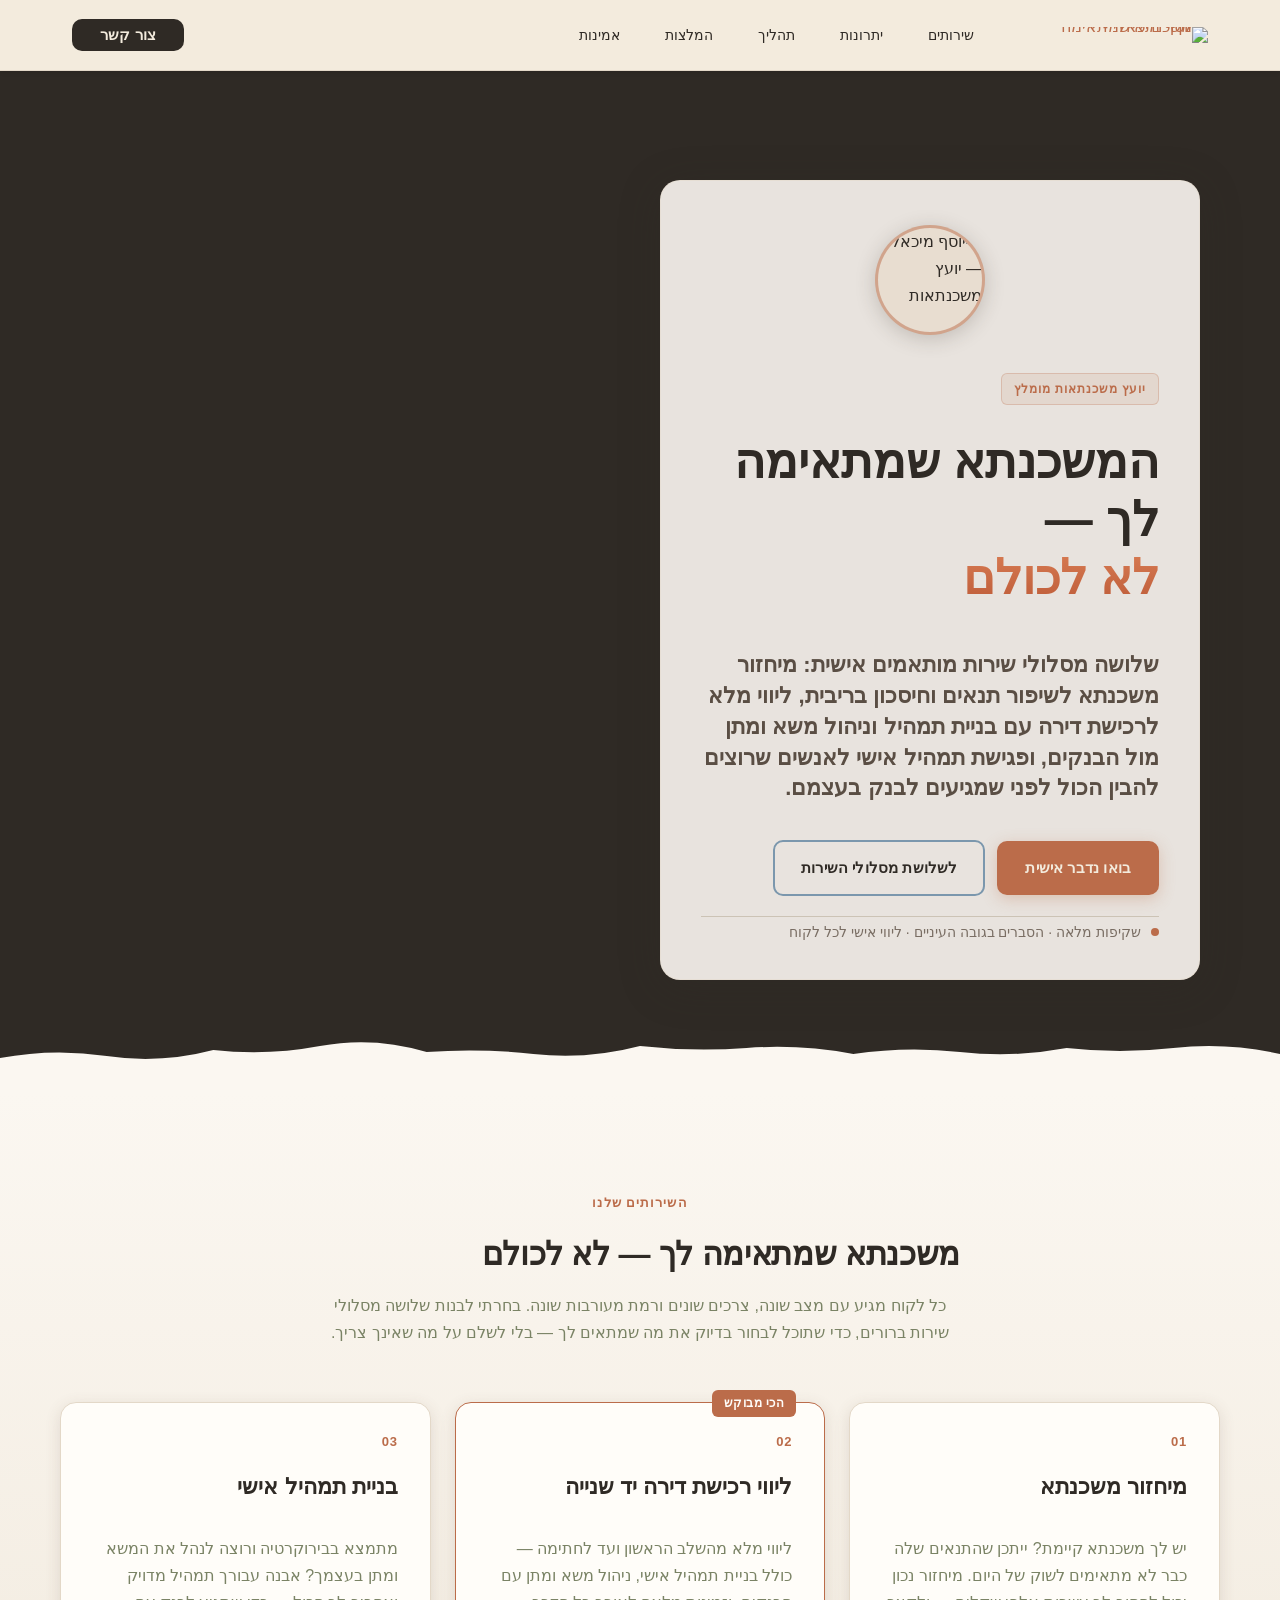
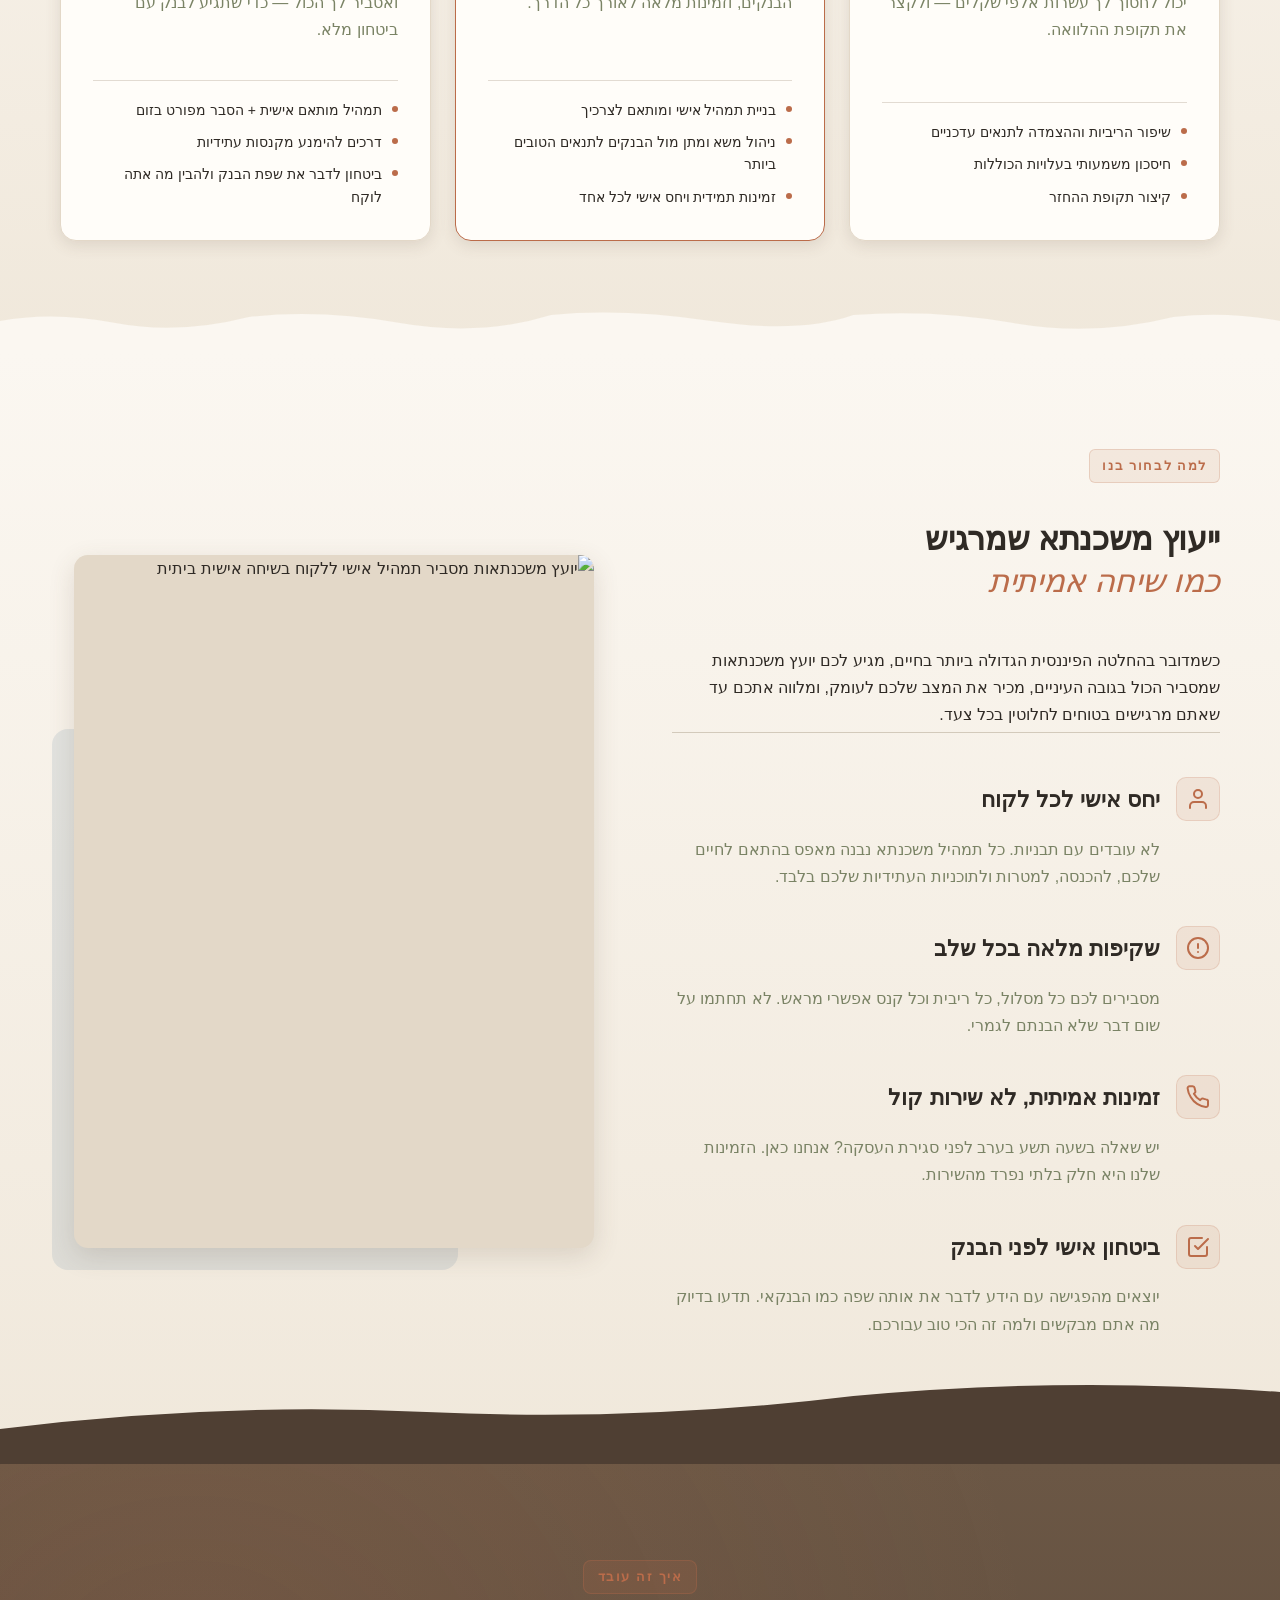
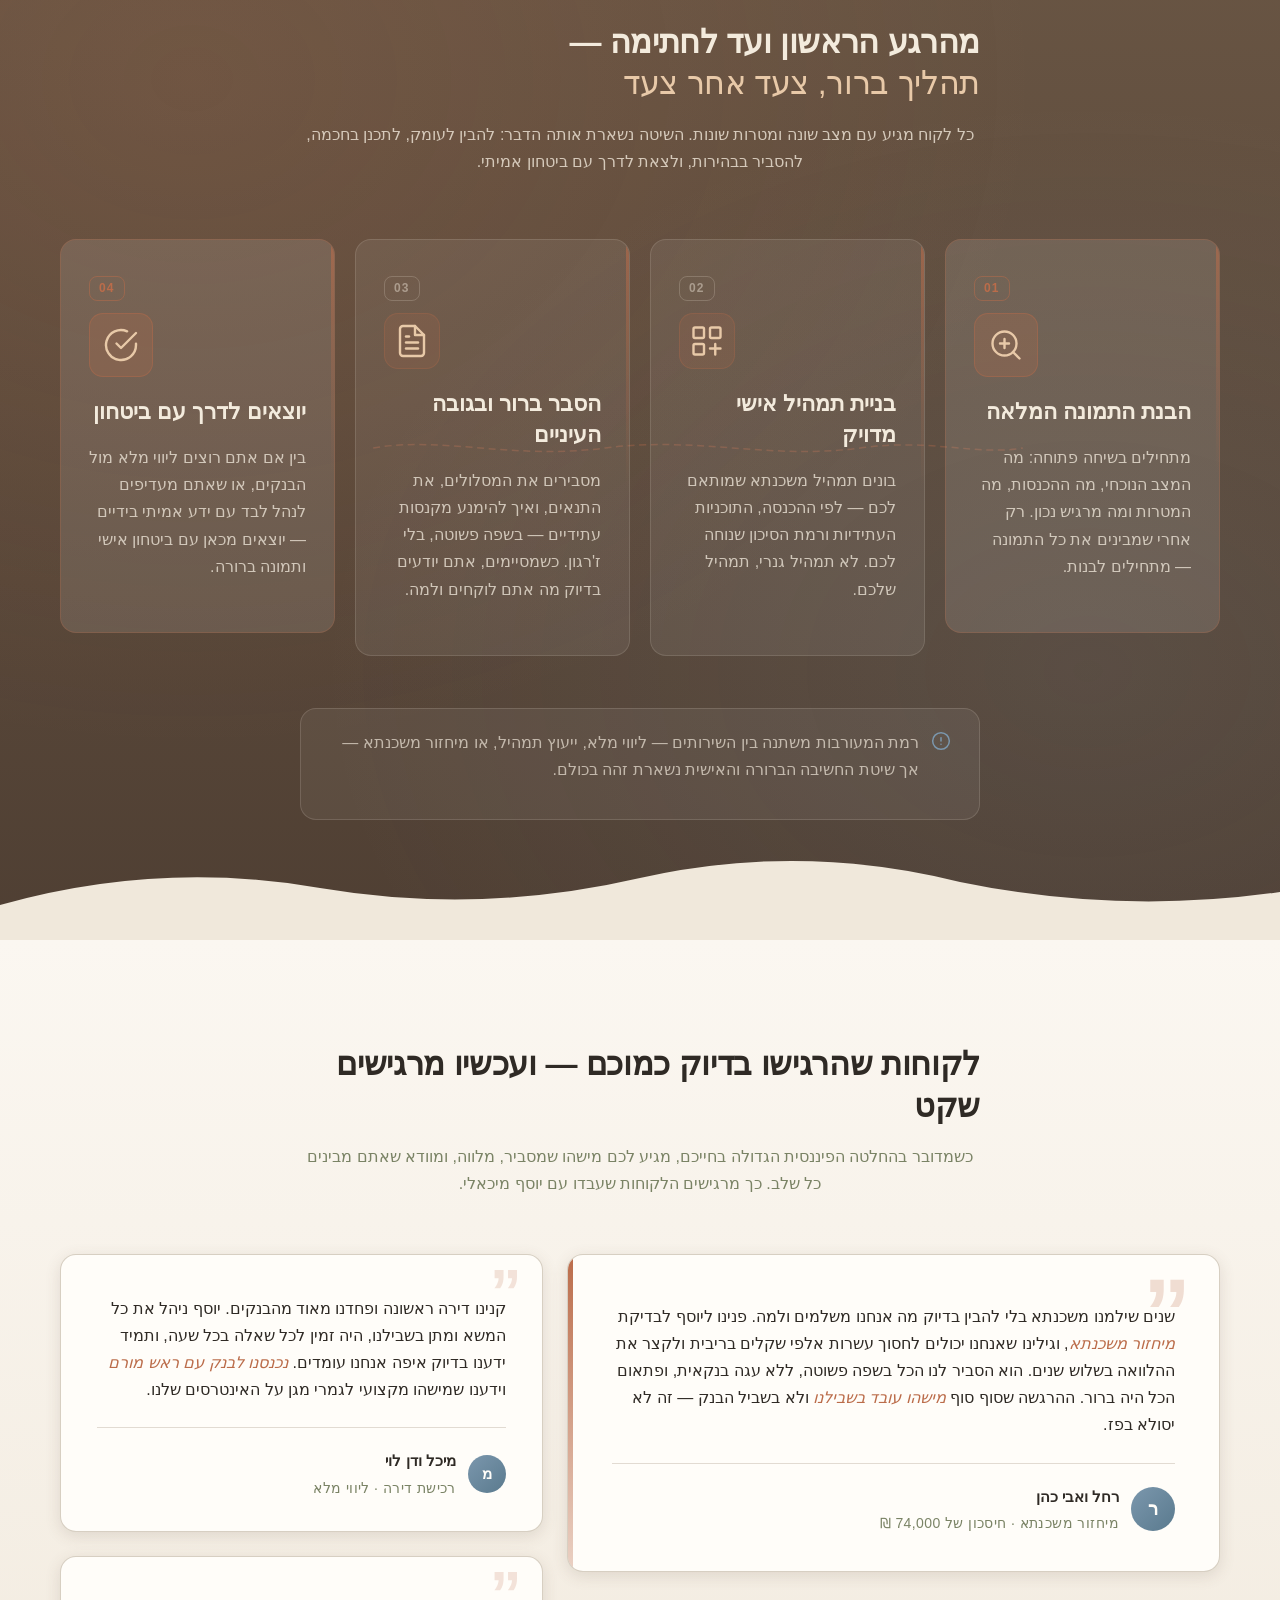
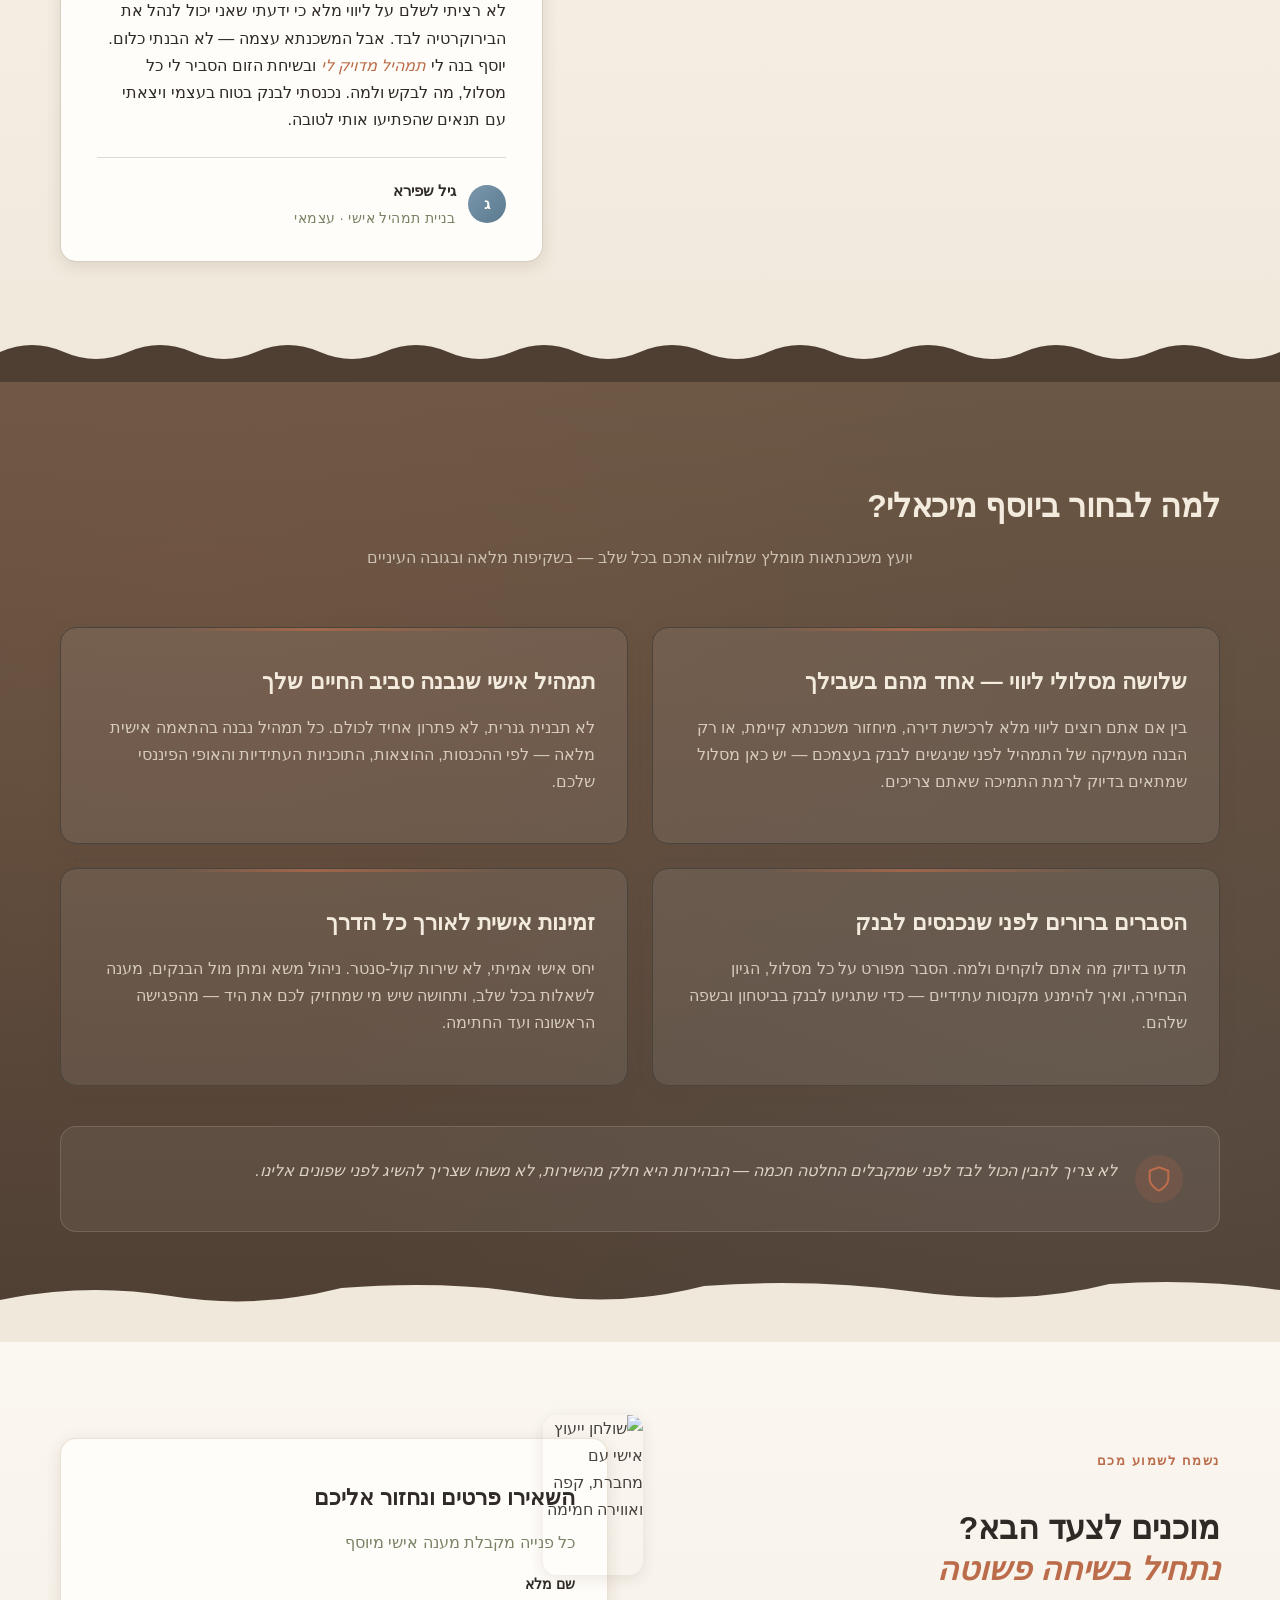
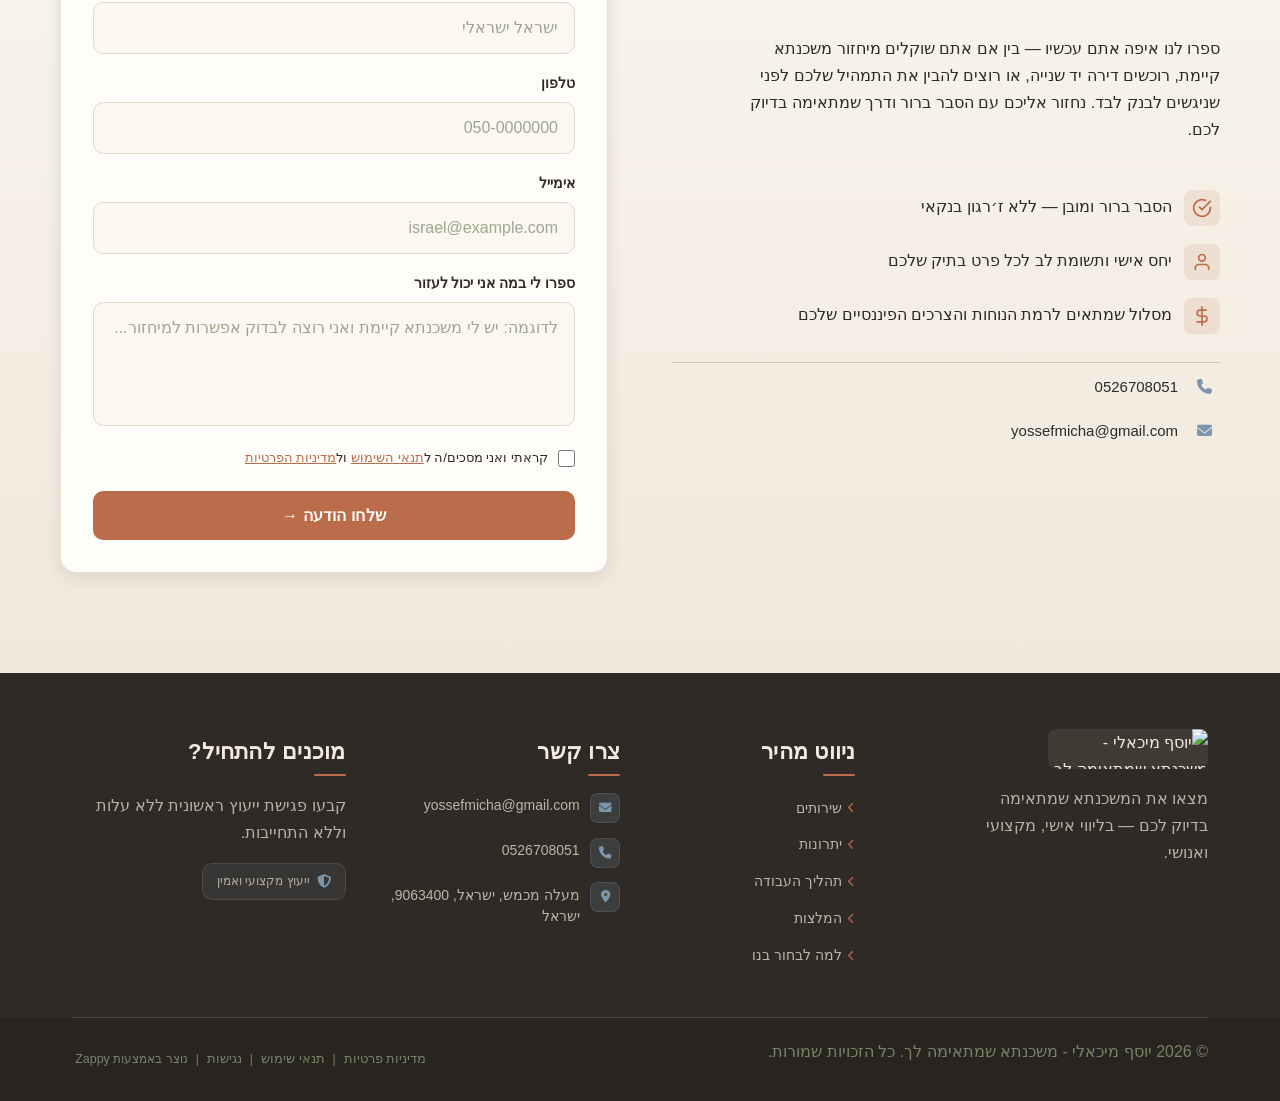
==== commit e0ddcfee: "Background sync: Progressive GitHub Sync" ====
--- a/index.html
+++ b/index.html
@@ -809,10 +809,6 @@
         <img class="index-hero-headshot" src="" data-placeholder="index-hero-headshot" data-context="Professional headshot portrait of Yosef Michaeli, Israeli mortgage advisor, warm friendly smile, looking directly at camera, clean neutral background, natural light, shoulders up, professional yet approachable, photorealistic" alt="יוסף מיכאלי — יועץ משכנתאות" width="120" height="120">
       </div>
 
-      <div class="index-hero-headshot-wrap">
-        <img class="index-hero-headshot" src="/assets/headshot-placeholder.webp" data-placeholder="index-hero-headshot" data-context="Professional headshot portrait of Yosef Michaeli, Israeli mortgage advisor, warm friendly smile, looking directly at camera, clean neutral background, natural light, shoulders up, professional yet approachable, photorealistic" alt="יוסף מיכאלי — יועץ משכנתאות" width="120" height="120">
-      </div>
-
       <span class="index-hero-label">יועץ משכנתאות מומלץ</span>
 
       <h1 class="index-hero-h1">המשכנתא שמתאימה לך —<br><em>לא לכולם</em></h1>
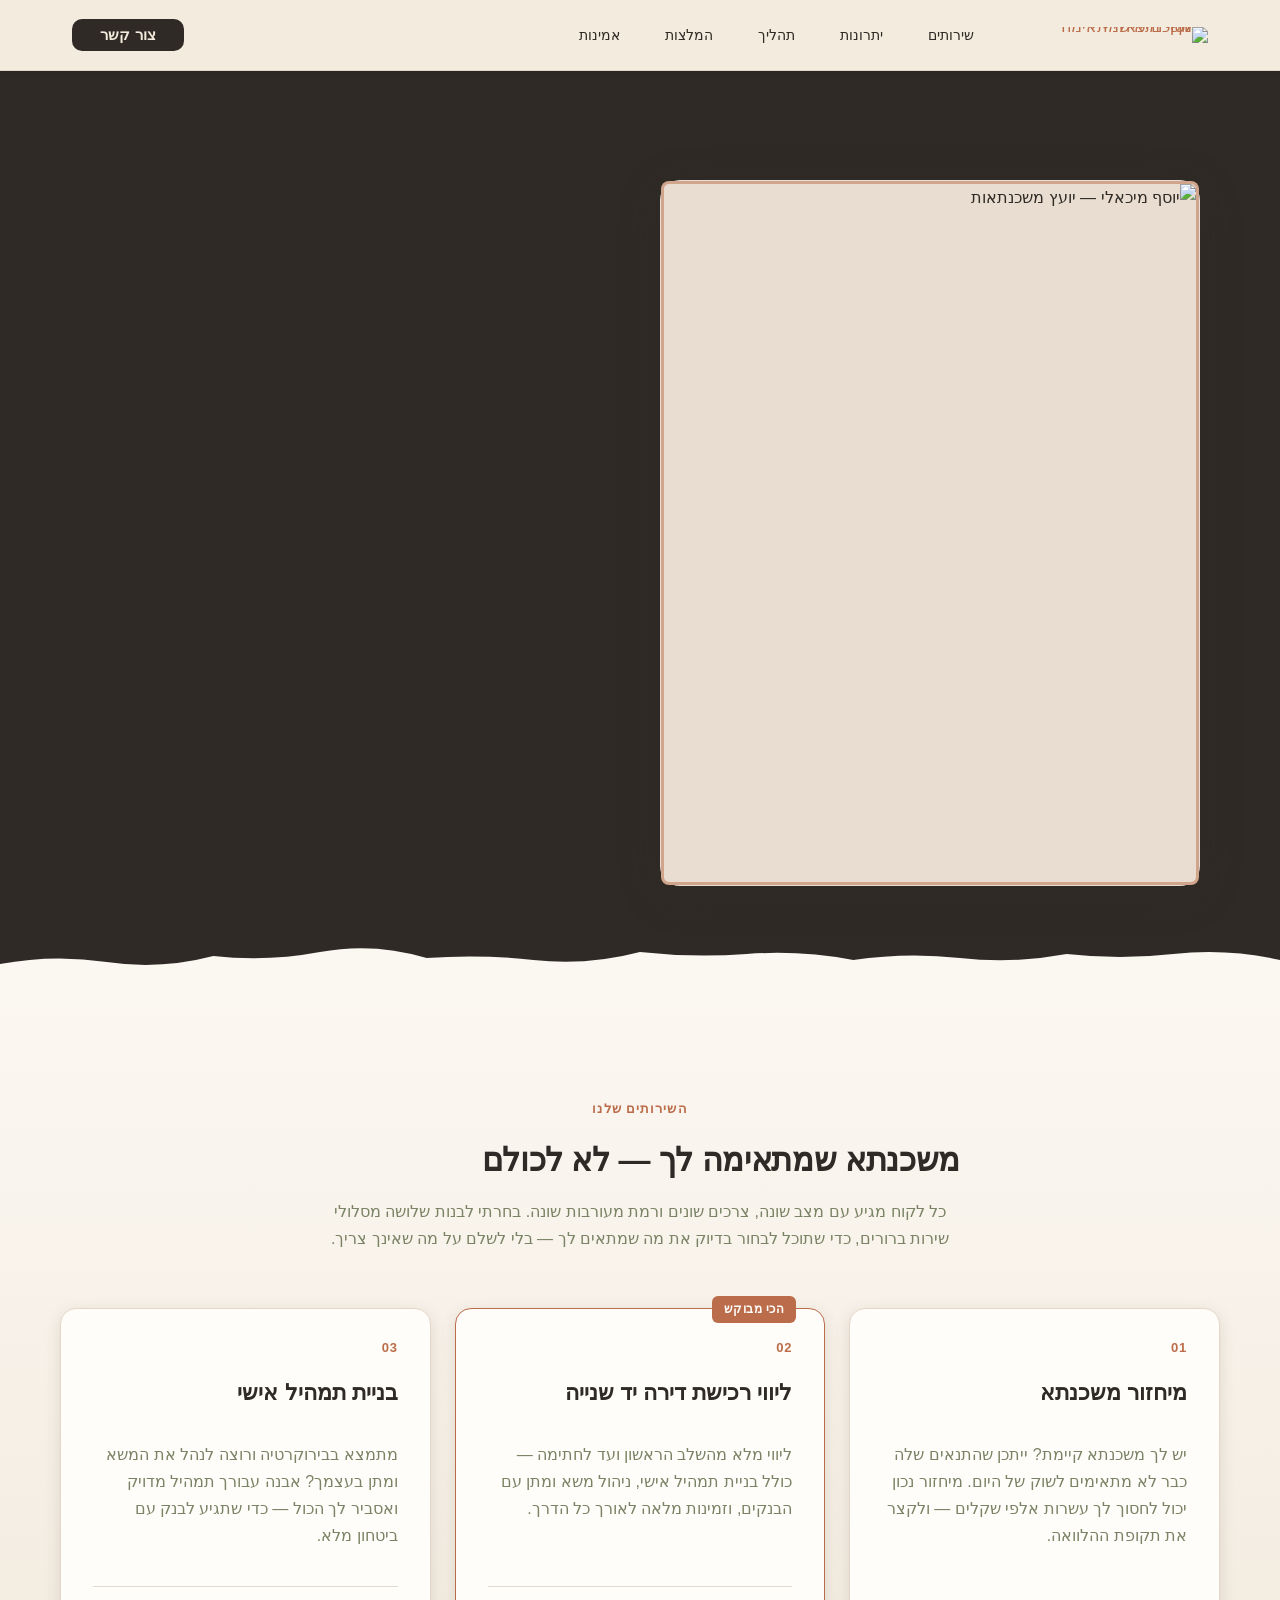
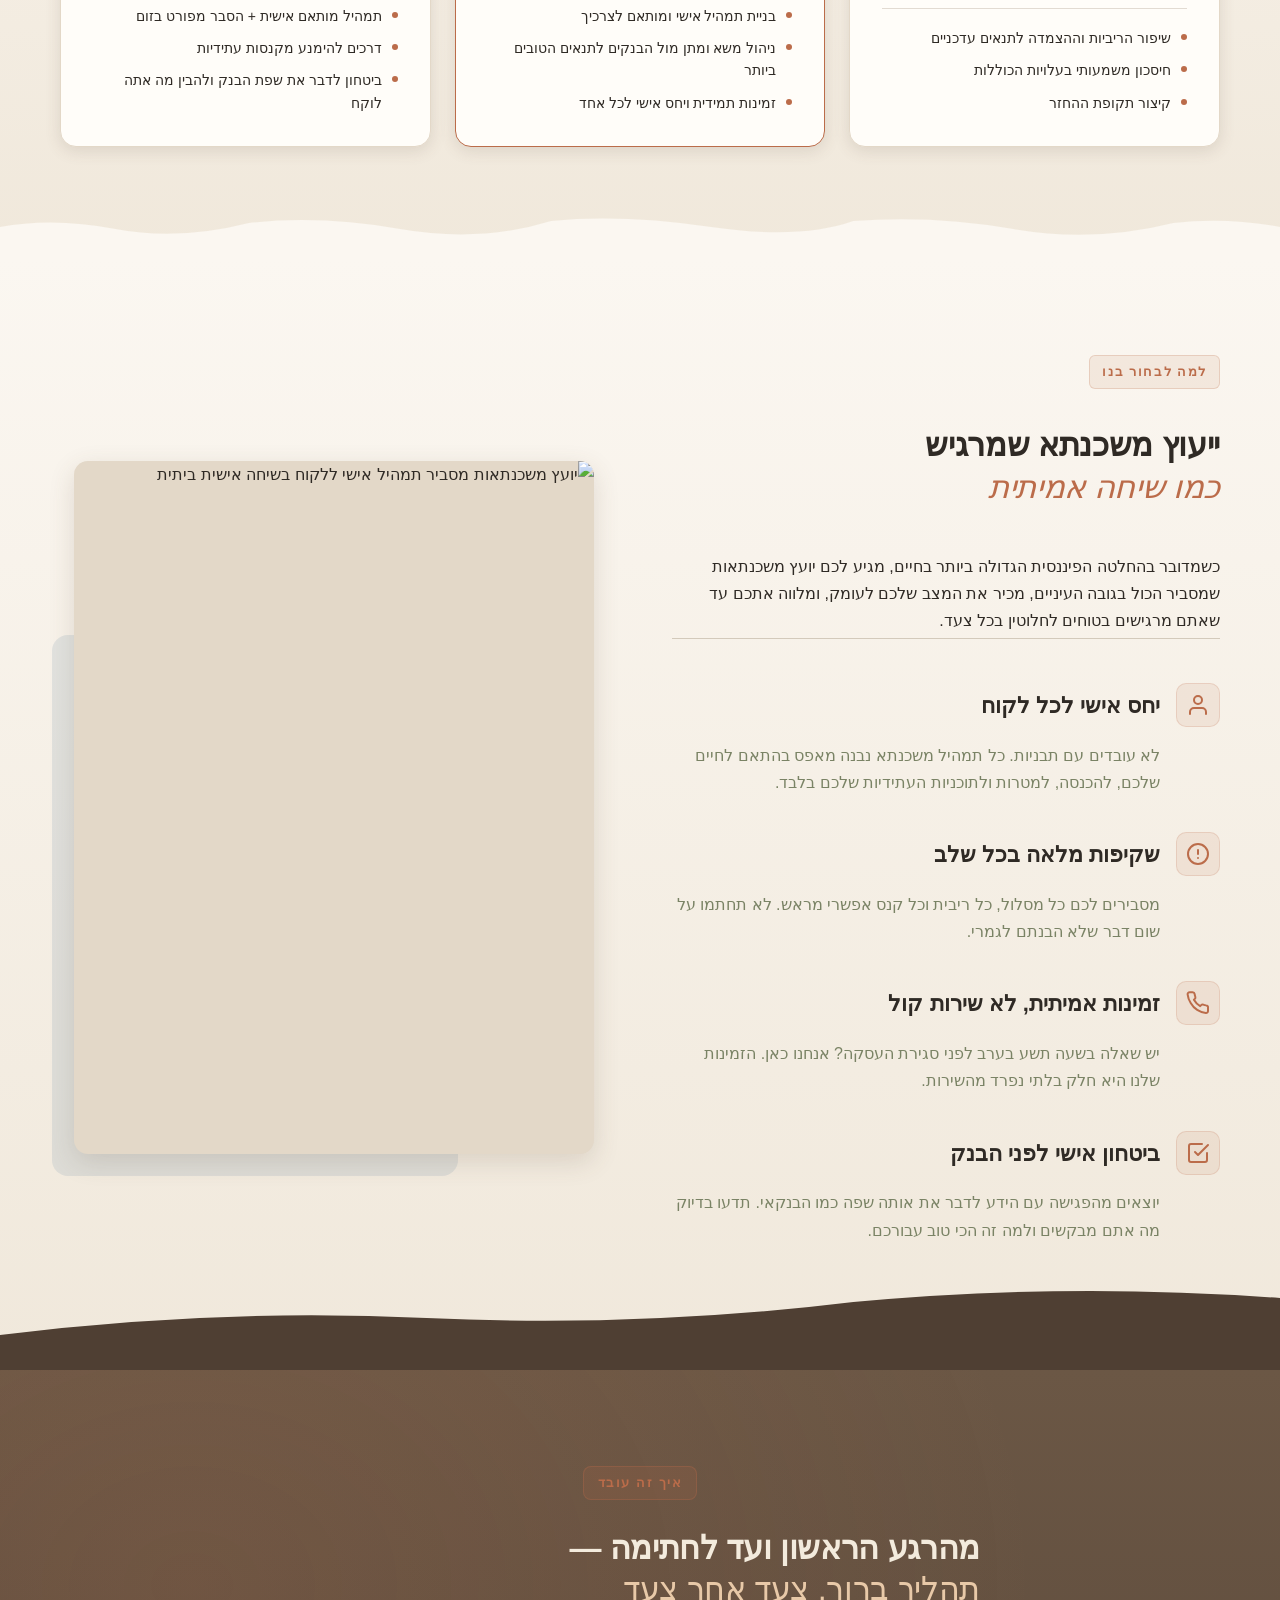
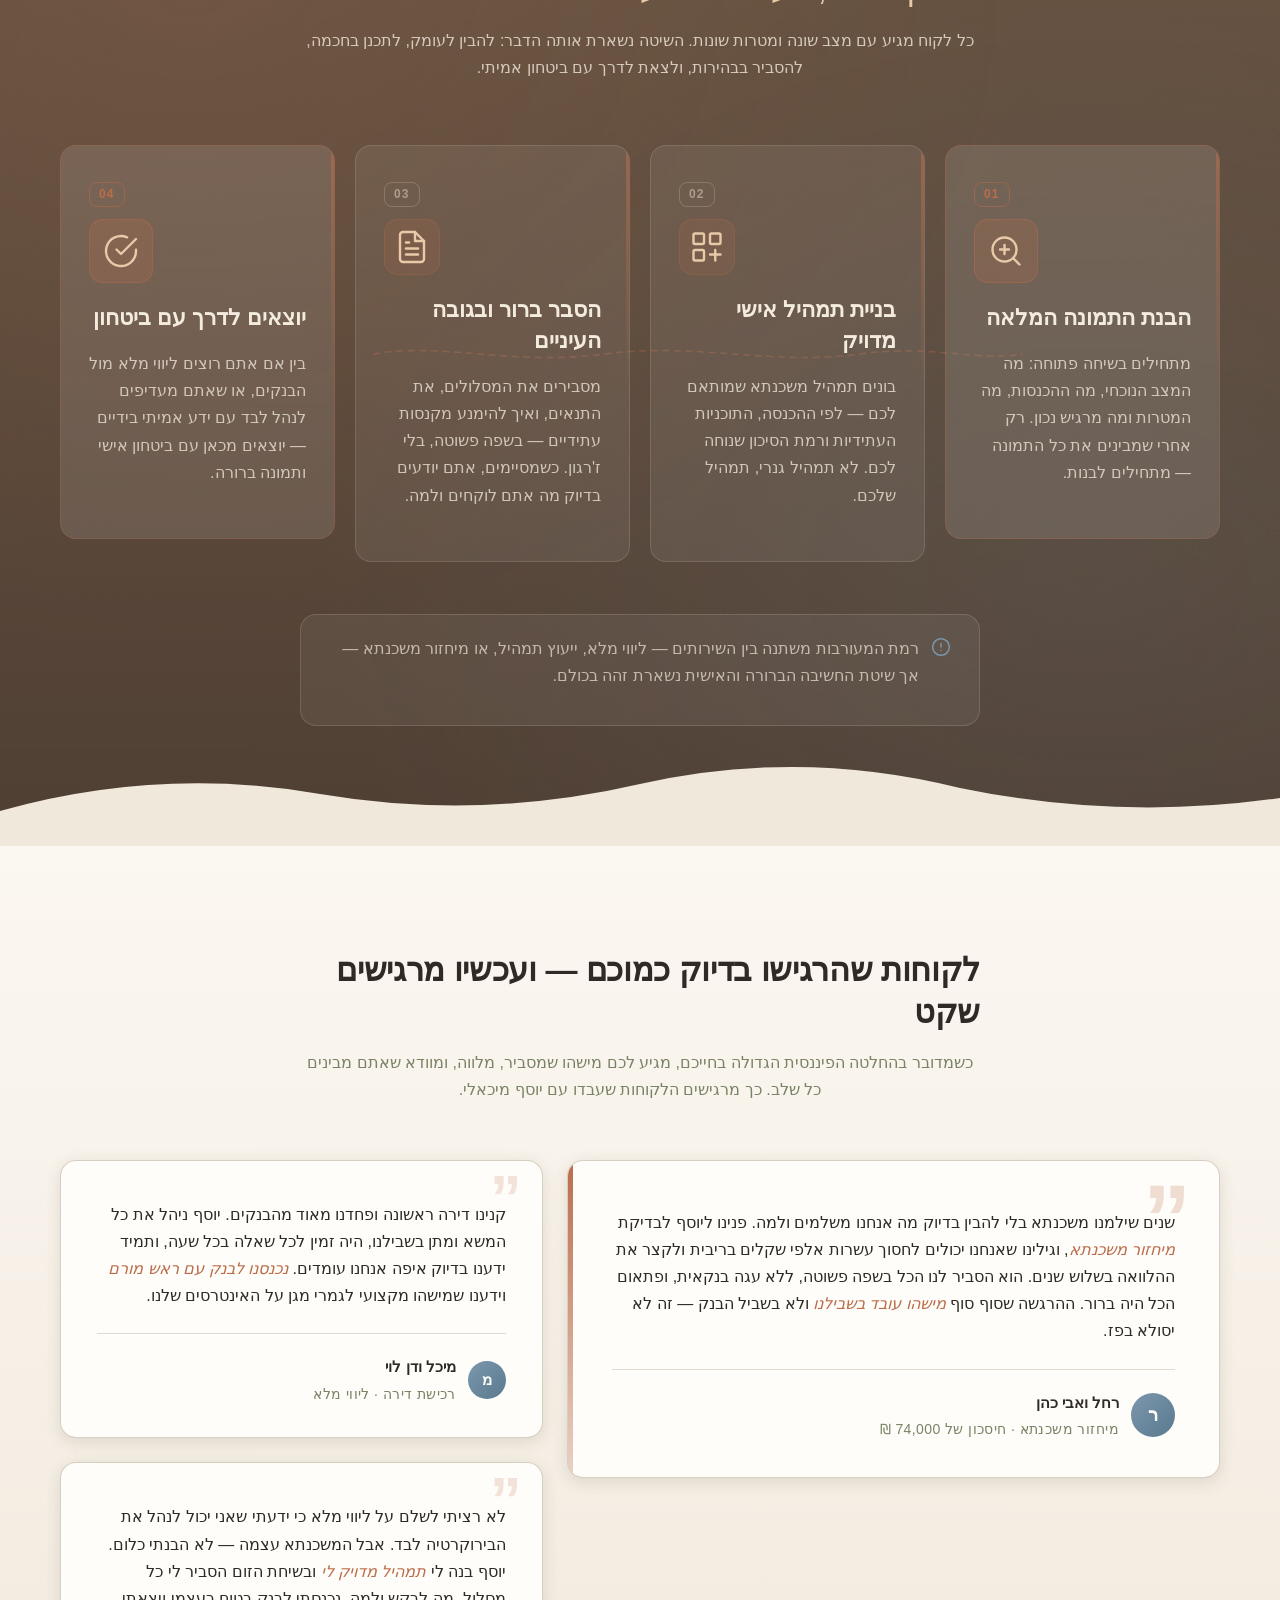
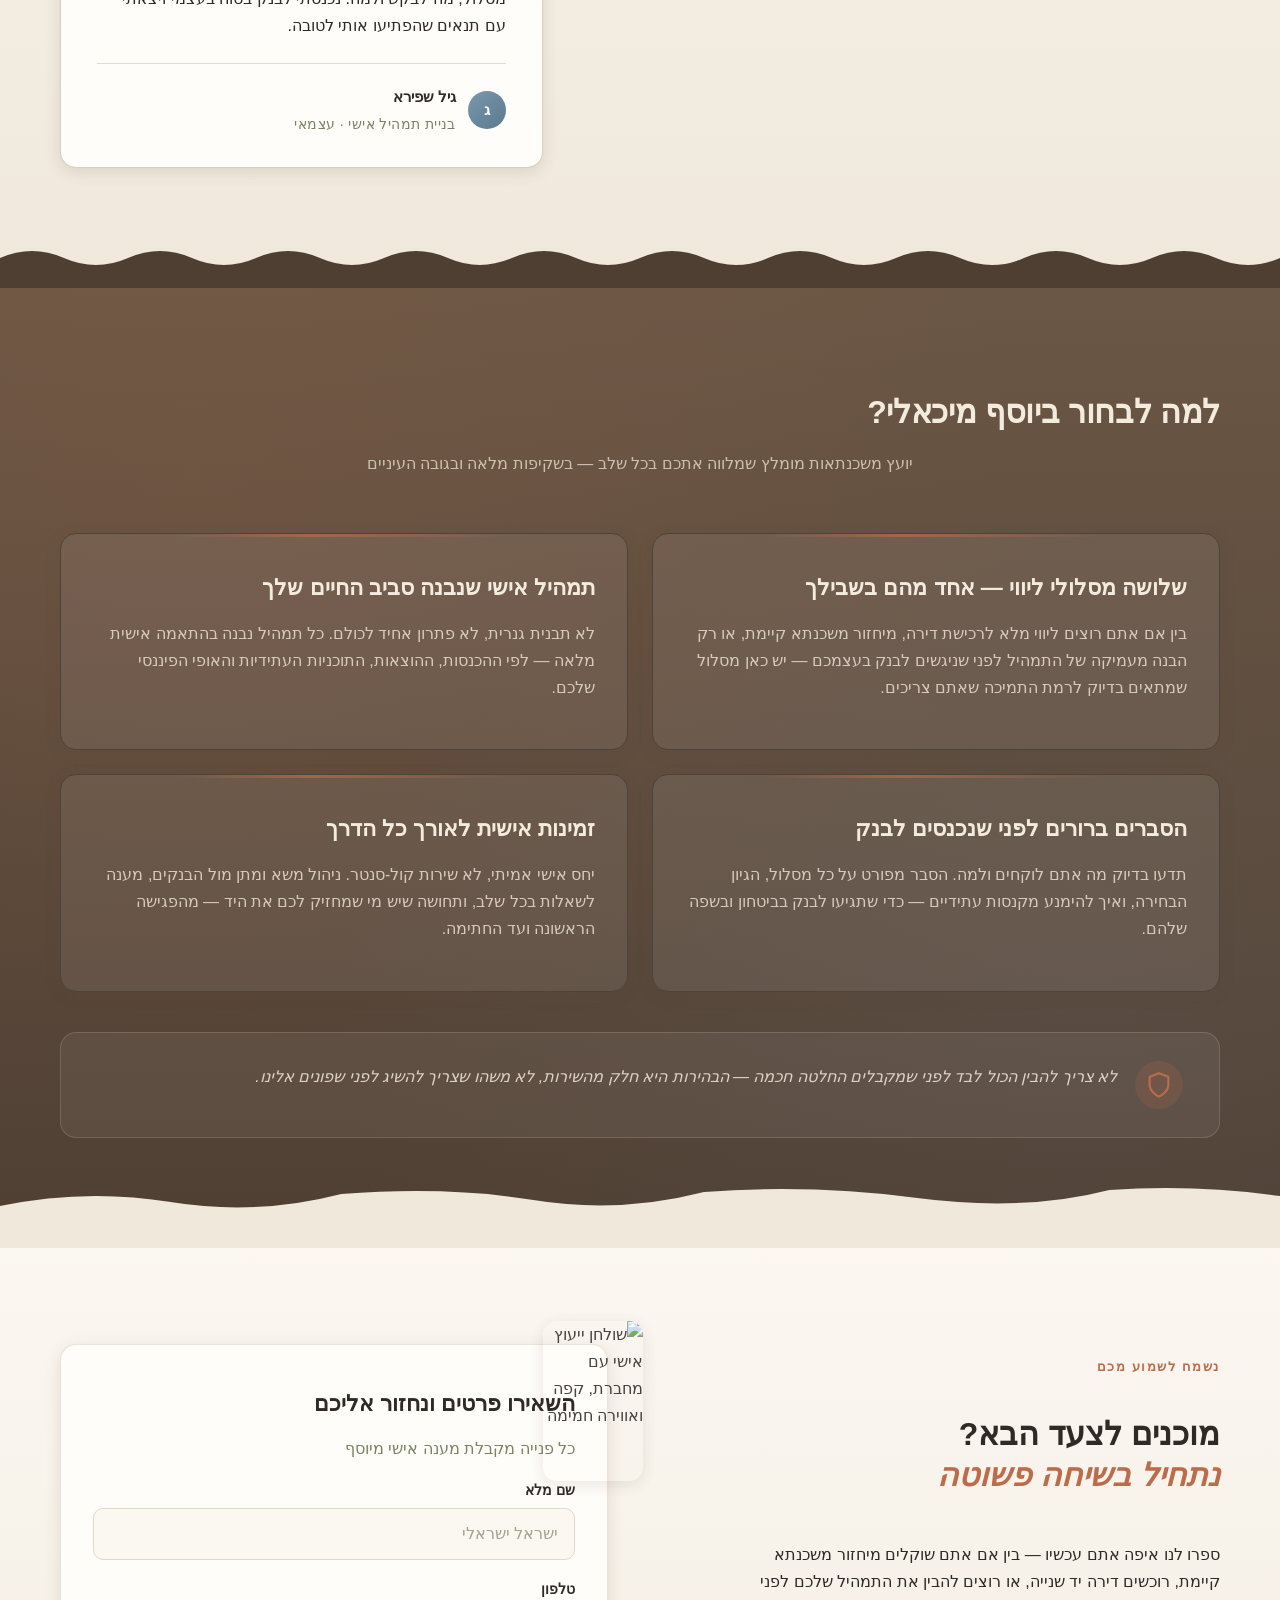
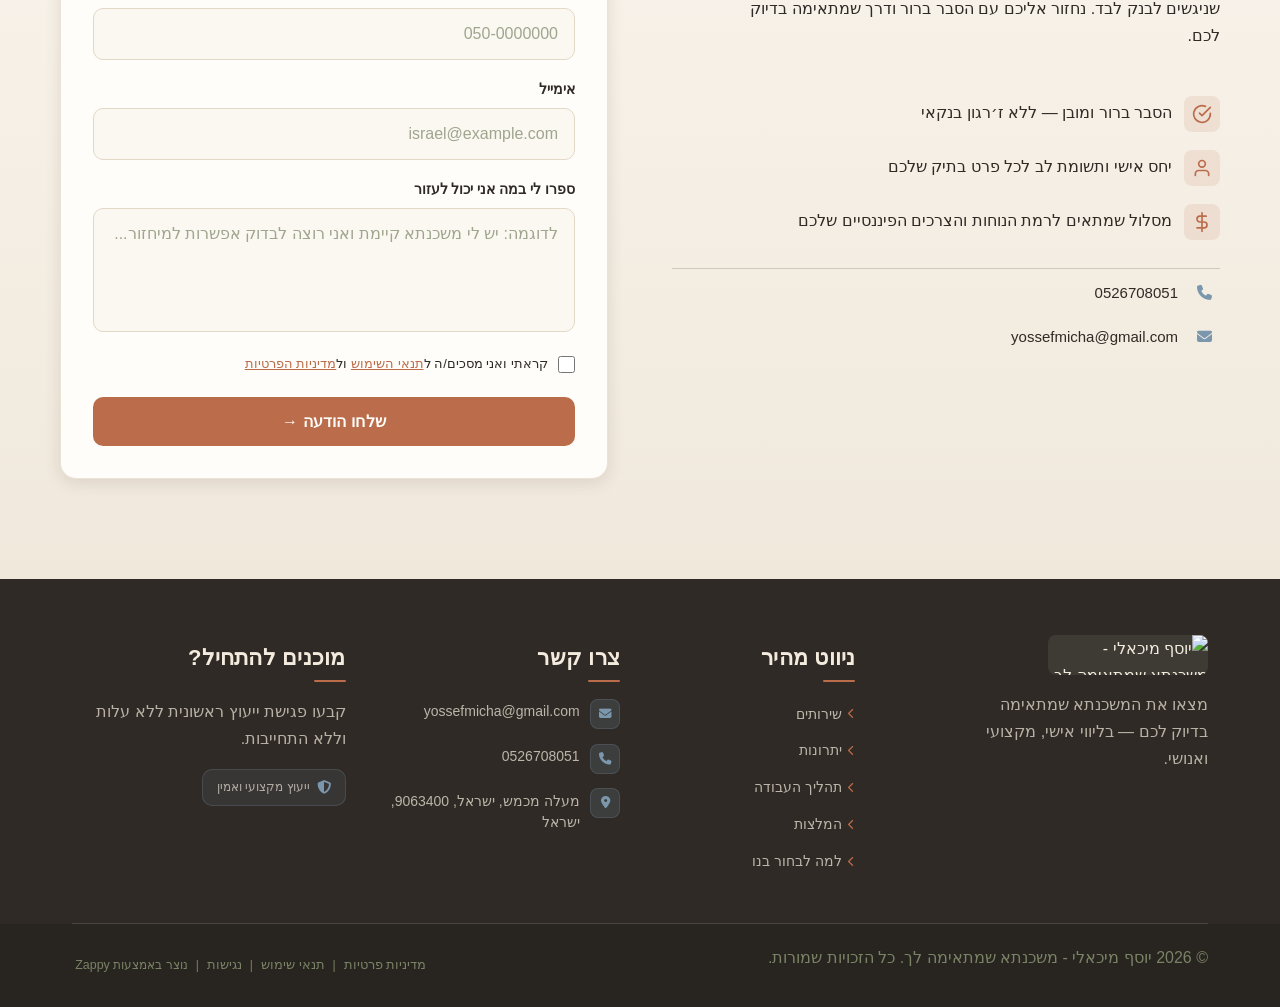
==== commit a7acac8a: "Incremental sync: 1 page(s) — update_image" ====
--- a/index.html
+++ b/index.html
@@ -796,7 +796,7 @@
     <section id="hero" class="index-hero-section" data-layout-spec="בית-hero" dir="rtl" data-hero-type="fullscreen-scrim">
   <!-- Background Image -->
   <div class="index-hero-bg">
-    <img data-hero-bg="true" data-placeholder="index-hero-image-1" data-context="Warm daylight home consultation scene: a friendly Israeli mortgage advisor sitting across a dining table from a couple, notebook pages and printed mortgage documents spread on the table, a steaming coffee cup nearby, natural sunlight streaming through a window, relaxed and trusting body language, warm home interior with wooden furniture, soft cream and terracotta tones, photorealistic, wide angle, horizontal format, no text overlays" width="1440" height="900" src="/assets/site-index-hero-image-1.webp" alt="יועץ משכנתאות מקצועי בפגישה אישית עם לקוחות בבית">
+    <img data-hero-bg="true" data-placeholder="index-hero-image-1" data-context="Warm daylight home consultation scene: a friendly Israeli mortgage advisor sitting across a dining table from a couple, notebook pages and printed mortgage documents spread on the table, a steaming coffee cup nearby, natural sunlight streaming through a window, relaxed and trusting body language, warm home interior with wooden furniture, soft cream and terracotta tones, photorealistic, wide angle, horizontal format, no text overlays" width="1440" height="900" src="/assets/site-index-hero-image-1.webp" alt="יועץ משכנתאות מקצועי בפגישה אישית עם לקוחות בבית" data-hero-background="true" data-element-type="image" data-element-id="img-1777015125735-7m0nyy98n">
   </div>
 
   <!-- Scrim overlay -->
@@ -806,18 +806,18 @@
   <div class="index-hero-container">
     <div class="index-hero-card">
       <div class="index-hero-headshot-wrap">
-        <img class="index-hero-headshot" src="" data-placeholder="index-hero-headshot" data-context="Professional headshot portrait of Yosef Michaeli, Israeli mortgage advisor, warm friendly smile, looking directly at camera, clean neutral background, natural light, shoulders up, professional yet approachable, photorealistic" alt="יוסף מיכאלי — יועץ משכנתאות" width="120" height="120">
+        <div data-zappy-zoom-wrapper="true" data-element-id="img-1777015125735-ga6d9kcpk" data-element-type="image" data-zappy-zoom-wrapper-width="460px" data-zappy-zoom-wrapper-height="345px" data-zappy-zoom-wrapper-width-mode="full" style="position: absolute !important; overflow: hidden !important; width: 100% !important; max-width: none !important; margin-left: 0px !important; margin-right: 0px !important; height: 100% !important; display: block !important; top: 0px !important; left: 0px !important; z-index: 1 !important;" data-zappy-zoom-clip="true" data-zappy-wrapper-margins-applied="true"><img class="index-hero-headshot" src="/assets/image-1777015284918-1mv6b2.webp?v=1777015286588" data-placeholder="index-hero-headshot" data-context="Professional headshot portrait of Yosef Michaeli, Israeli mortgage advisor, warm friendly smile, looking directly at camera, clean neutral background, natural light, shoulders up, professional yet approachable, photorealistic" alt="יוסף מיכאלי — יועץ משכנתאות" width="120" height="120" data-element-type="image" data-element-id="img-1777015125735-ga6d9kcpk" style="min-width: 200px; min-height: 150px; cursor: pointer; border-radius: 8px; object-position: 50% 33% !important; width: 100%; height: 100%; object-fit: cover; margin: 0px !important; position: absolute !important; left: 0% !important; top: 0% !important; max-width: none !important; max-height: none !important; display: block !important;" data-zappy-zoom="1" data-zappy-original-width="460" data-zappy-original-height="345" data-zappy-object-position="50% 33%"></div>
       </div>
 
-      <span class="index-hero-label">יועץ משכנתאות מומלץ</span>
-
-      <h1 class="index-hero-h1">המשכנתא שמתאימה לך —<br><em>לא לכולם</em></h1>
+      <p class="zappy-editable"><span class="index-hero-label">יועץ משכנתאות מומלץ</span>
+
+      </p><h1 class="index-hero-h1">המשכנתא שמתאימה לך —<br><em>לא לכולם</em></h1>
 
       <h3 class="index-hero-subtitle">שלושה מסלולי שירות מותאמים אישית: מיחזור משכנתא לשיפור תנאים וחיסכון בריבית, ליווי מלא לרכישת דירה עם בניית תמהיל וניהול משא ומתן מול הבנקים, ופגישת תמהיל אישי לאנשים שרוצים להבין הכול לפני שמגיעים לבנק בעצמם.</h3>
 
       <div class="index-hero-ctas">
-        <a href="#contact" class="index-hero-btn-primary">בואו נדבר אישית</a>
-        <a href="#services" class="index-hero-btn-secondary">לשלושת מסלולי השירות</a>
+        <a href="#contact" class="index-hero-btn-primary" data-element-type="button" data-element-id="btn-1777015125720-xoej47md9" data-native-element="true">בואו נדבר אישית</a>
+        <a href="#services" class="index-hero-btn-secondary" data-element-type="button" data-element-id="btn-1777015125720-2xdy527ci" data-native-element="true">לשלושת מסלולי השירות</a>
       </div>
 
       <div class="index-hero-trust">
@@ -1243,11 +1243,11 @@
           <span class="index-contact-direct-icon" aria-hidden="true"><i class="fa fa-phone" data-element-type="icon" data-element-id="icon-1777014167114-t7zdrrpwy" data-icon-type="fontawesome"></i></span>
           <a href="tel:0526708051" class="index-contact-direct-link">0526708051</a>
         </div>
-        <div class="index-contact-direct-item" >
+        <div class="index-contact-direct-item" style="">
           <span class="index-contact-direct-icon" aria-hidden="true"><i class="fa fa-envelope" data-element-type="icon" data-element-id="icon-1777014167114-vasmdg7sq" data-icon-type="fontawesome" style="cursor: pointer;"></i></span>
           <a href="mailto:yossefmicha@gmail.com" class="index-contact-direct-link">yossefmicha@gmail.com</a>
         </div>
-        <p class="zappy-editable"></p><div class="index-contact-direct-item" >
+        <p class="zappy-editable"></p><div class="index-contact-direct-item" style="">
           <span class="index-contact-direct-icon" aria-hidden="true">
             
           </span>
@@ -1516,5 +1516,147 @@
       window.addEventListener('resize', function() { clearTimeout(window._mlrt); window._mlrt = setTimeout(initMobileLangMenu, 250); });
     })();
     </script>
+
+    <script>
+    (function(){
+      var _applied=false;
+      function _isHeroBg(w){var img=w.querySelector('img');if(img&&(img.getAttribute('data-hero-bg')==='true'||img.getAttribute('data-hero-background')==='true'))return true;var p=(w.style.position||'').replace(/\s*!important\s*/g,'').trim();var ww=(w.style.width||'').replace(/\s*!important\s*/g,'').trim();var hh=(w.style.height||'').replace(/\s*!important\s*/g,'').trim();return p==='absolute'&&ww==='100%'&&hh==='100%';}
+      function fixDesktopWrappers(){
+        // No-op: desktop wrapper restoration is handled by ZAPPY_PUBLISHED_ZOOM_WRAPPER_RUNTIME
+        // in script.js (restoreWrapperDimensions). The old inflation logic here was expanding
+        // small wrappers (e.g. 139px logo wrappers) to their parent width, conflicting with
+        // the correct stored dimensions.
+      }
+      function _parsePos(s){var x=50,y=50;try{var m=(s||'').match(/(-?d+(?:.d+)?)%s+(-?d+(?:.d+)?)%/);if(m){x=parseFloat(m[1]);y=parseFloat(m[2]);}}catch(e){}if(!isFinite(x))x=50;if(!isFinite(y))y=50;return{x:Math.max(0,Math.min(100,x)),y:Math.max(0,Math.min(100,y))};}
+      function _coverPct(iA,cA){if(!isFinite(iA)||iA<=0||!isFinite(cA)||cA<=0)return{w:100,h:100};if(iA>=cA)return{w:(iA/cA)*100,h:100};return{w:100,h:(cA/iA)*100};}
+      function applyMobile(){
+        if(_applied)return;_applied=true;
+        document.querySelectorAll('[data-zappy-zoom-wrapper="true"]').forEach(function(w){
+          var cw=w.style.getPropertyValue('width');
+          if(!cw||cw==='100%')return;
+          if(!w._zappyDesktop)w._zappyDesktop={wStyle:w.getAttribute('style')};
+          var img=w.querySelector('img');
+          if(!img)return;
+          if(!img._zappyDesktop)img._zappyDesktop={src:img.getAttribute('src'),style:img.getAttribute('style')};
+          var mobileZoomStr=img.getAttribute('data-zappy-mobile-zoom');
+          var mobileZoom=parseFloat(mobileZoomStr);
+          var mobileSrc=img.getAttribute('data-zappy-mobile-src');
+          var mobilePos=img.getAttribute('data-zappy-mobile-object-position');
+          var hasMobileOverrides=mobilePos||mobileZoomStr;
+          var parentOvf=w.parentElement?((w.parentElement.style.overflow||'')+(window.getComputedStyle(w.parentElement).overflow||'')).trim():'';
+          var inConstrainedParent=parentOvf.indexOf('hidden')!==-1||parentOvf.indexOf('clip')!==-1;
+          if(inConstrainedParent){
+            w.style.setProperty('max-width','100%','important');
+          }else{
+            w.style.setProperty('width','100%','important');
+            w.style.setProperty('max-width','100%','important');
+          }
+          if(mobileSrc)img.src=mobileSrc;
+          if(hasMobileOverrides){
+            var effZoom=(isFinite(mobileZoom)&&mobileZoom>0)?mobileZoom:(parseFloat(img.getAttribute('data-zappy-zoom'))||1);
+            var effPos=mobilePos||'50% 50%';
+            w.style.setProperty('overflow','hidden','important');
+            w.style.setProperty('position','relative','important');
+            w.style.setProperty('width','100%','important');
+            w.style.setProperty('max-width','100%','important');
+            var _sW=parseFloat(w.getAttribute('data-zappy-zoom-wrapper-width'))||0;
+            var _sH=parseFloat(w.getAttribute('data-zappy-zoom-wrapper-height'))||0;
+            if(_sW>0&&_sH>0){w.style.setProperty('aspect-ratio',_sW+'/'+_sH,'important');w.style.setProperty('height','auto','important');}
+            function _applyZoomCrop(_img,_w,_ePos,_eZoom){
+              var rect=_w.getBoundingClientRect();
+              if(!rect||!rect.width||!rect.height)return;
+              var nW=_img.naturalWidth||0,nH=_img.naturalHeight||0;
+              if(!(nW>0&&nH>0))return;
+              var iA=nW/nH,cA=rect.width/rect.height;
+              var cv=_coverPct(iA,cA);
+              var wP=100,hP=100;
+              if(_eZoom>=1){wP=cv.w*_eZoom;hP=cv.h*_eZoom;}
+              else{var t2=(_eZoom-0.5)/0.5;if(!isFinite(t2))t2=0;t2=Math.max(0,Math.min(1,t2));wP=100+t2*(cv.w-100);hP=100+t2*(cv.h-100);}
+              var p2=_parsePos(_ePos);
+              var lP=(100-wP)*(p2.x/100);
+              var tP=(100-hP)*(p2.y/100);
+              _img.style.setProperty('position','absolute','important');
+              _img.style.setProperty('left',lP+'%','important');
+              _img.style.setProperty('top',tP+'%','important');
+              _img.style.setProperty('width',wP+'%','important');
+              _img.style.setProperty('height',hP+'%','important');
+              _img.style.setProperty('max-width','none','important');
+              _img.style.setProperty('max-height','none','important');
+              _img.style.setProperty('display','block','important');
+              _img.style.setProperty('object-fit',_eZoom<1?'fill':'cover','important');
+              _img.style.setProperty('transform','none','important');
+              _img.style.setProperty('margin','0','important');
+            }
+            _applyZoomCrop(img,w,effPos,effZoom);
+            if(mobileSrc&&!(img.complete&&img.naturalWidth>0)){
+              (function(_i,_w2,_p,_z){_i.addEventListener('load',function _ol(){_i.removeEventListener('load',_ol);try{_applyZoomCrop(_i,_w2,_p,_z);}catch(e){}});
+              })(img,w,effPos,effZoom);
+            }
+          }else{
+            if(!inConstrainedParent)w.style.setProperty('height','auto','important');
+            img.style.setProperty('position','relative','important');
+            img.style.setProperty('width','100%','important');
+            img.style.setProperty('height','auto','important');
+            img.style.setProperty('max-width','100%','important');
+            img.style.setProperty('max-height',inConstrainedParent?'none':'400px','important');
+            img.style.setProperty('object-fit','cover','important');
+            img.style.setProperty('left','0','important');
+            img.style.setProperty('top','0','important');
+            img.style.setProperty('transform','none','important');
+          }
+        });
+        document.querySelectorAll('img[data-zappy-mobile-src],img[data-zappy-mobile-object-position],img[data-zappy-mobile-zoom]').forEach(function(img){
+          var zw=img.closest('[data-zappy-zoom-wrapper="true"]');
+          if(zw&&!_isHeroBg(zw))return;
+          if(!img._zappyDesktop)img._zappyDesktop={src:img.getAttribute('src'),style:img.getAttribute('style')};
+          var mobileSrc=img.getAttribute('data-zappy-mobile-src');
+          var mobilePos=img.getAttribute('data-zappy-mobile-object-position');
+          var mobileZoom=parseFloat(img.getAttribute('data-zappy-mobile-zoom'));
+          if(mobileSrc)img.src=mobileSrc;
+          if(mobilePos)img.style.setProperty('object-position',mobilePos,'important');
+          if(mobileZoom>1){
+            img.style.setProperty('transform','scale('+mobileZoom+')','important');
+            img.style.setProperty('transform-origin',mobilePos||'50% 50%','important');
+            var p=img.parentElement;
+            if(p)p.style.setProperty('overflow','hidden','important');
+          }
+        });
+      }
+      function revertDesktop(){
+        if(!_applied)return;_applied=false;
+        document.querySelectorAll('[data-zappy-zoom-wrapper="true"]').forEach(function(w){
+          if(w._zappyDesktop&&w._zappyDesktop.wStyle!=null){w.setAttribute('style',w._zappyDesktop.wStyle);}
+          var img=w.querySelector('img');
+          if(img&&img._zappyDesktop){
+            if(img._zappyDesktop.src!=null)img.setAttribute('src',img._zappyDesktop.src);
+            if(img._zappyDesktop.style!=null)img.setAttribute('style',img._zappyDesktop.style);
+            else img.removeAttribute('style');
+          }
+        });
+        document.querySelectorAll('img[data-zappy-mobile-src],img[data-zappy-mobile-object-position],img[data-zappy-mobile-zoom]').forEach(function(img){
+          var zw=img.closest('[data-zappy-zoom-wrapper="true"]');
+          if(zw&&!_isHeroBg(zw))return;
+          if(img._zappyDesktop){
+            if(img._zappyDesktop.src!=null)img.setAttribute('src',img._zappyDesktop.src);
+            if(img._zappyDesktop.style!=null)img.setAttribute('style',img._zappyDesktop.style);
+            else img.removeAttribute('style');
+          }
+        });
+        _fixHeroBgWrappers();
+        fixDesktopWrappers();
+      }
+      function _fixHeroBgWrappers(){var isMob=window.innerWidth<=768;document.querySelectorAll('[data-zappy-zoom-wrapper="true"]').forEach(function(w){if(!_isHeroBg(w))return;w.style.setProperty('position','absolute','important');w.style.setProperty('top','0','important');w.style.setProperty('left','0','important');w.style.setProperty('width','100%','important');w.style.setProperty('height','100%','important');w.style.setProperty('max-width','none','important');w.style.setProperty('overflow','hidden','important');w.setAttribute('data-zappy-zoom-wrapper-width-mode','full');var img=w.querySelector('img');if(img){img.style.setProperty('width','100%','important');img.style.setProperty('height','100%','important');img.style.setProperty('object-fit','cover','important');img.style.setProperty('position','relative','important');img.style.setProperty('top','0','important');img.style.setProperty('left','0','important');img.style.setProperty('max-width','none','important');img.style.setProperty('max-height','none','important');img.style.setProperty('display','block','important');if(isMob){var mSrc=img.getAttribute('data-zappy-mobile-src');var mPos=img.getAttribute('data-zappy-mobile-object-position');var mZoom=parseFloat(img.getAttribute('data-zappy-mobile-zoom'));if(mSrc){if(!img._zappyDesktop)img._zappyDesktop={src:img.getAttribute('src'),style:img.getAttribute('style')};img.src=mSrc;}if(mPos)img.style.setProperty('object-position',mPos,'important');if(mZoom>1){img.style.setProperty('transform','scale('+mZoom+')','important');img.style.setProperty('transform-origin',mPos||'50% 50%','important');}}}});}
+      function init(){
+        _fixHeroBgWrappers();
+        var mq=window.matchMedia('(max-width:768px)');
+        function onChange(e){if(e.matches)applyMobile();else revertDesktop();}
+        if(mq.matches)applyMobile();
+        else fixDesktopWrappers();
+        try{mq.addEventListener('change',onChange);}catch(e){mq.addListener(onChange);}
+      }
+      if(document.readyState==='loading')document.addEventListener('DOMContentLoaded',init);
+      else setTimeout(init,50);
+    })();
+    </script>
 </body>
 </html>
